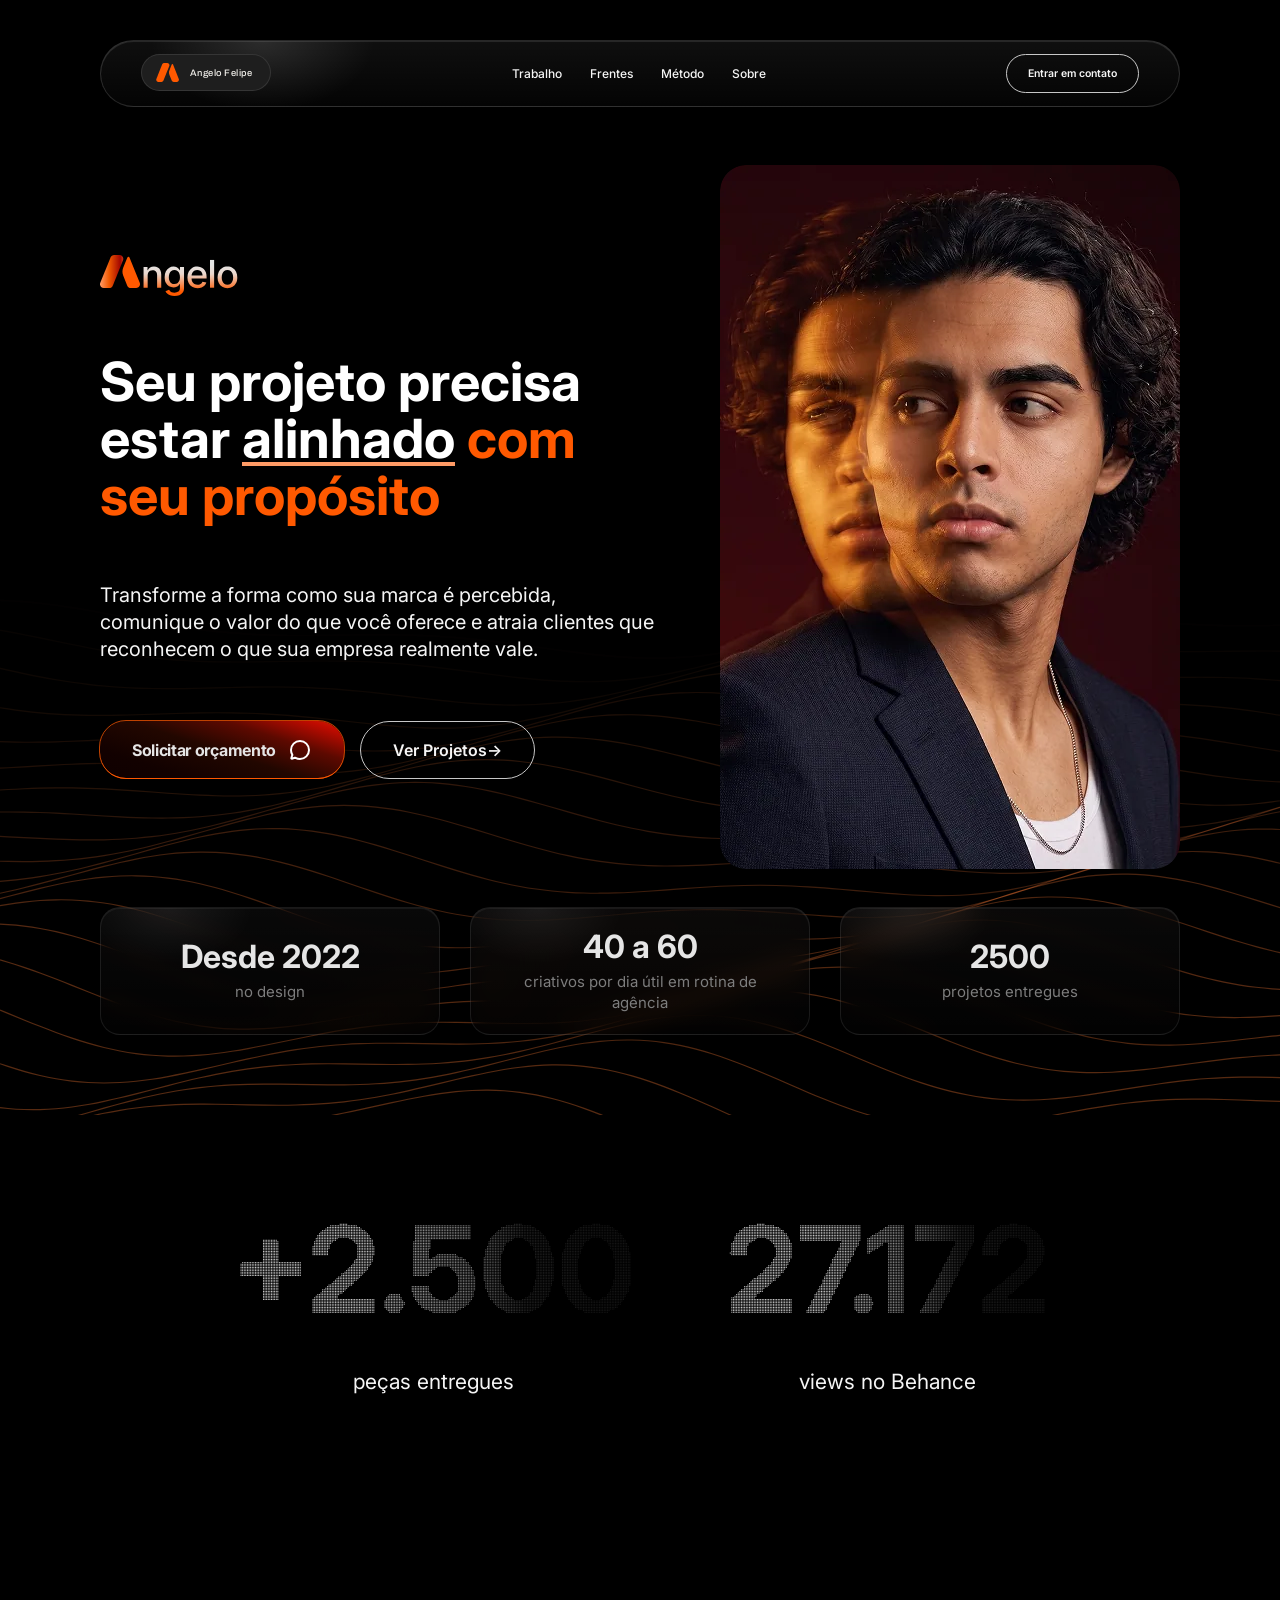
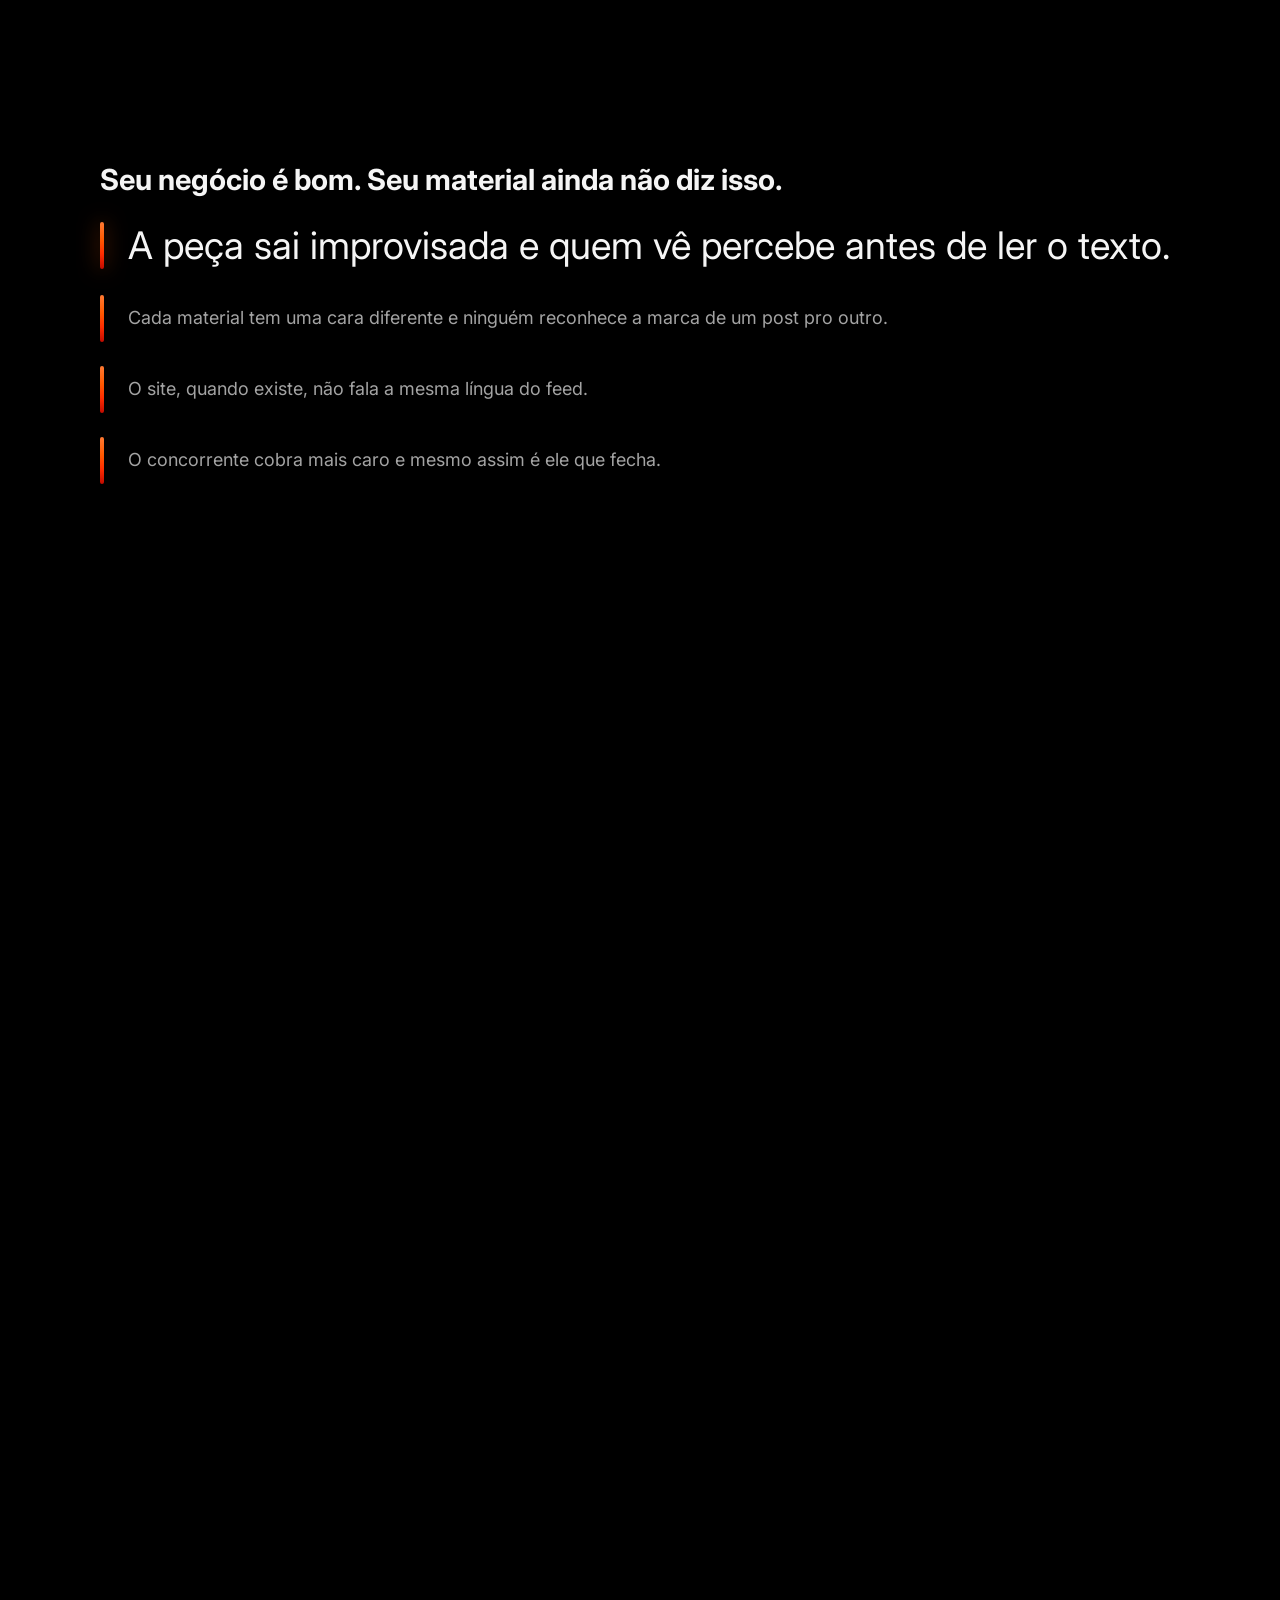
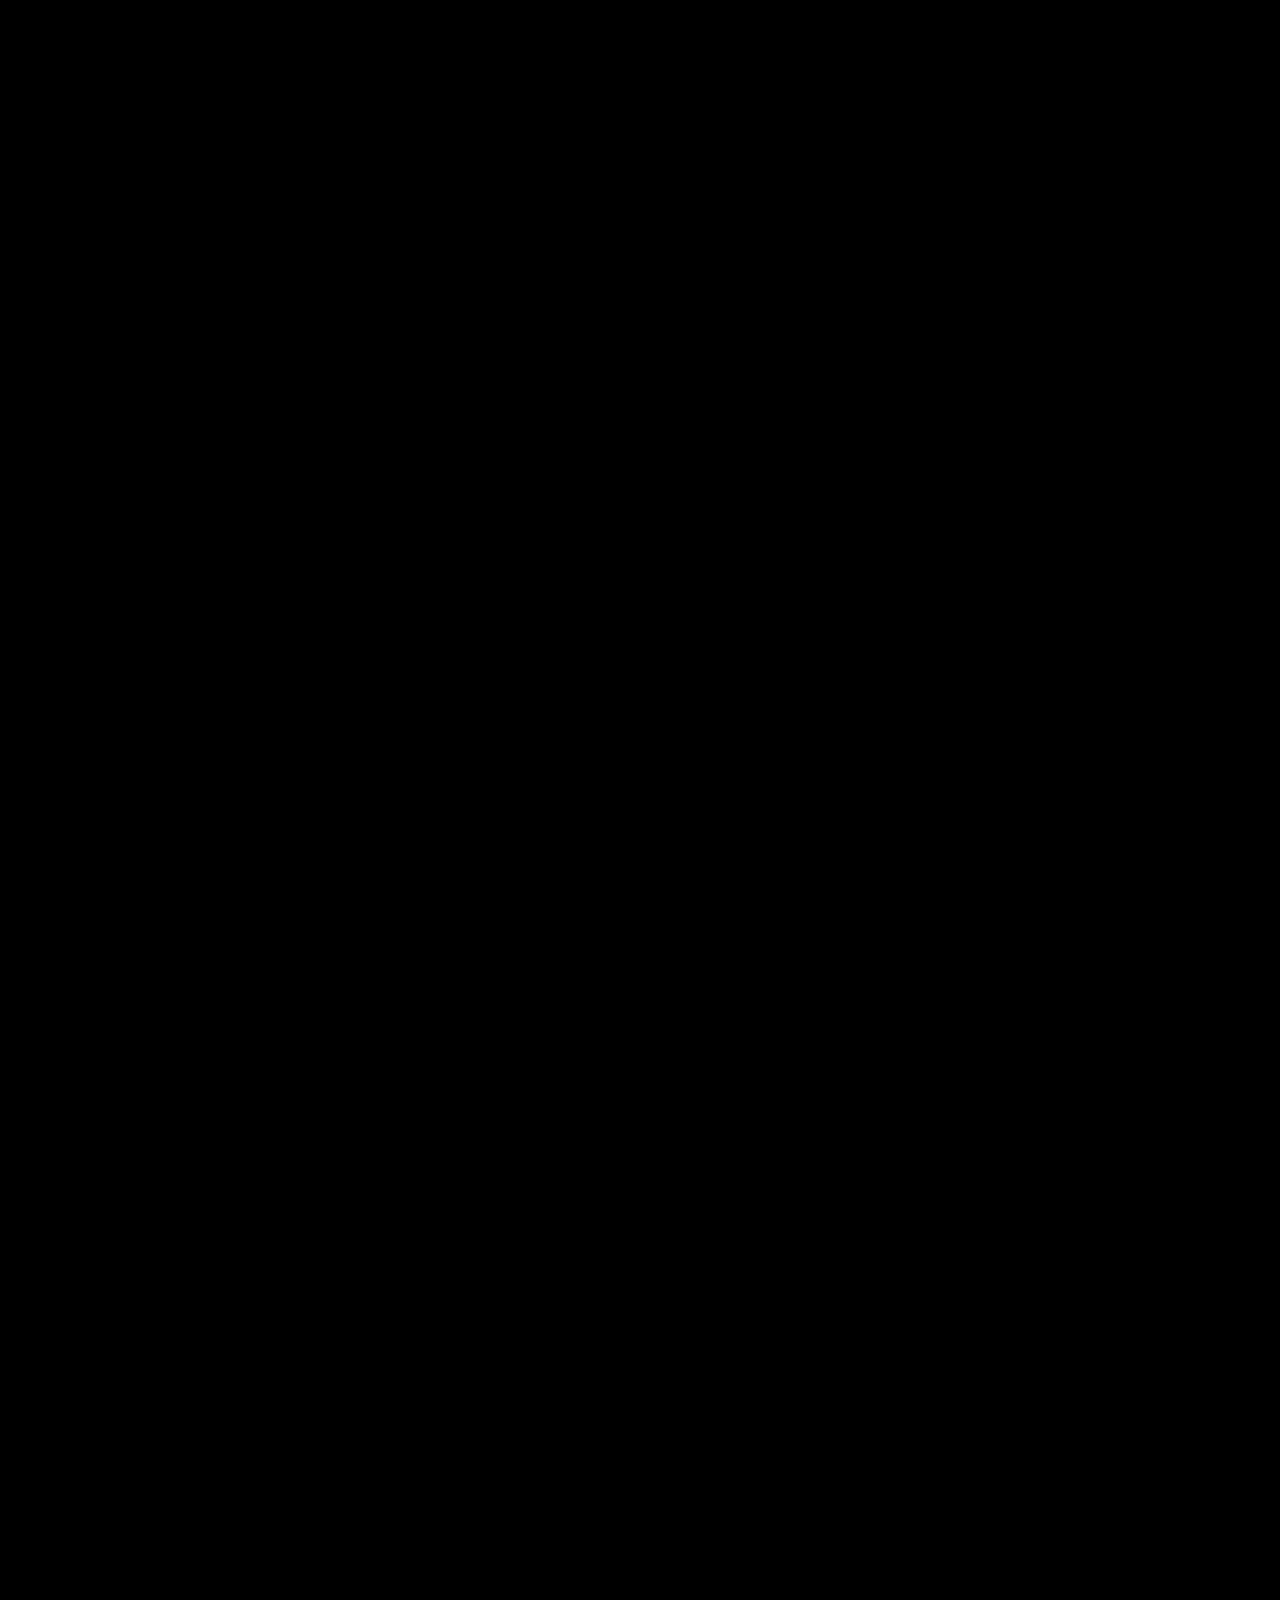
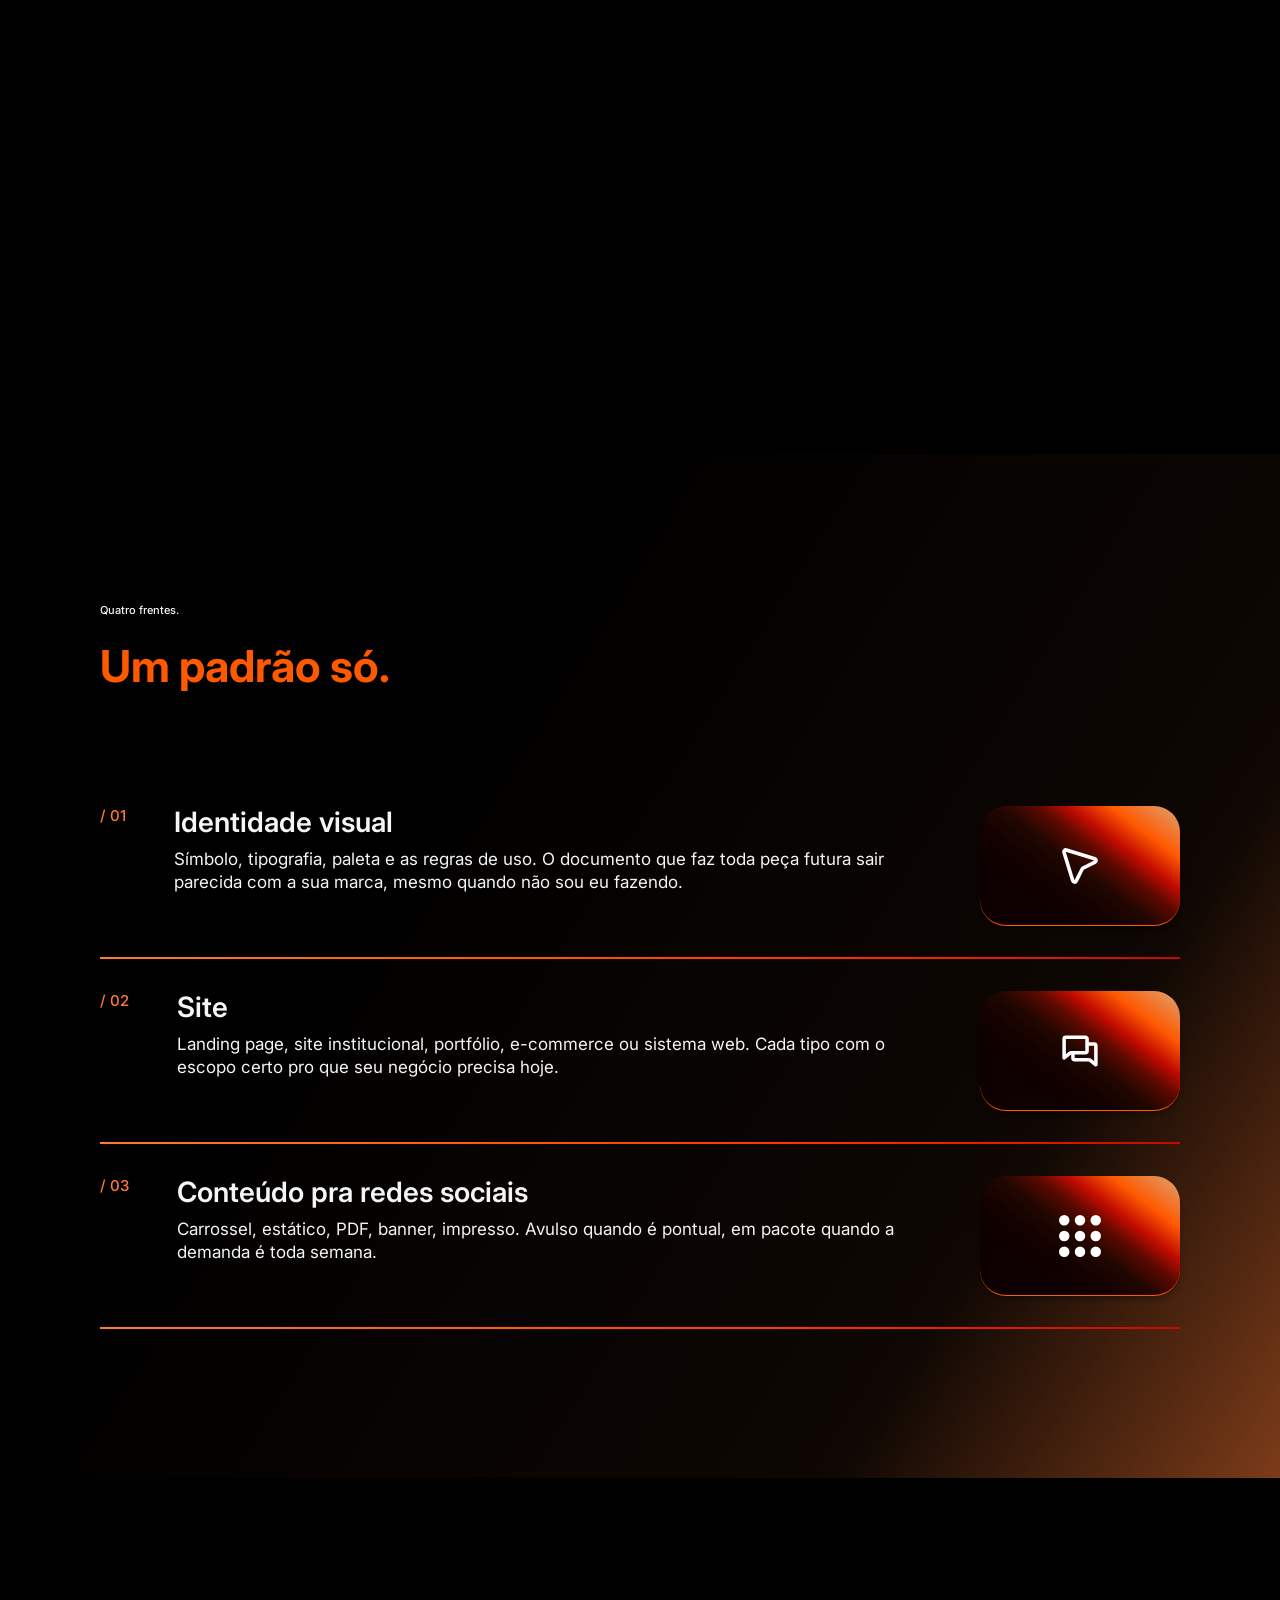
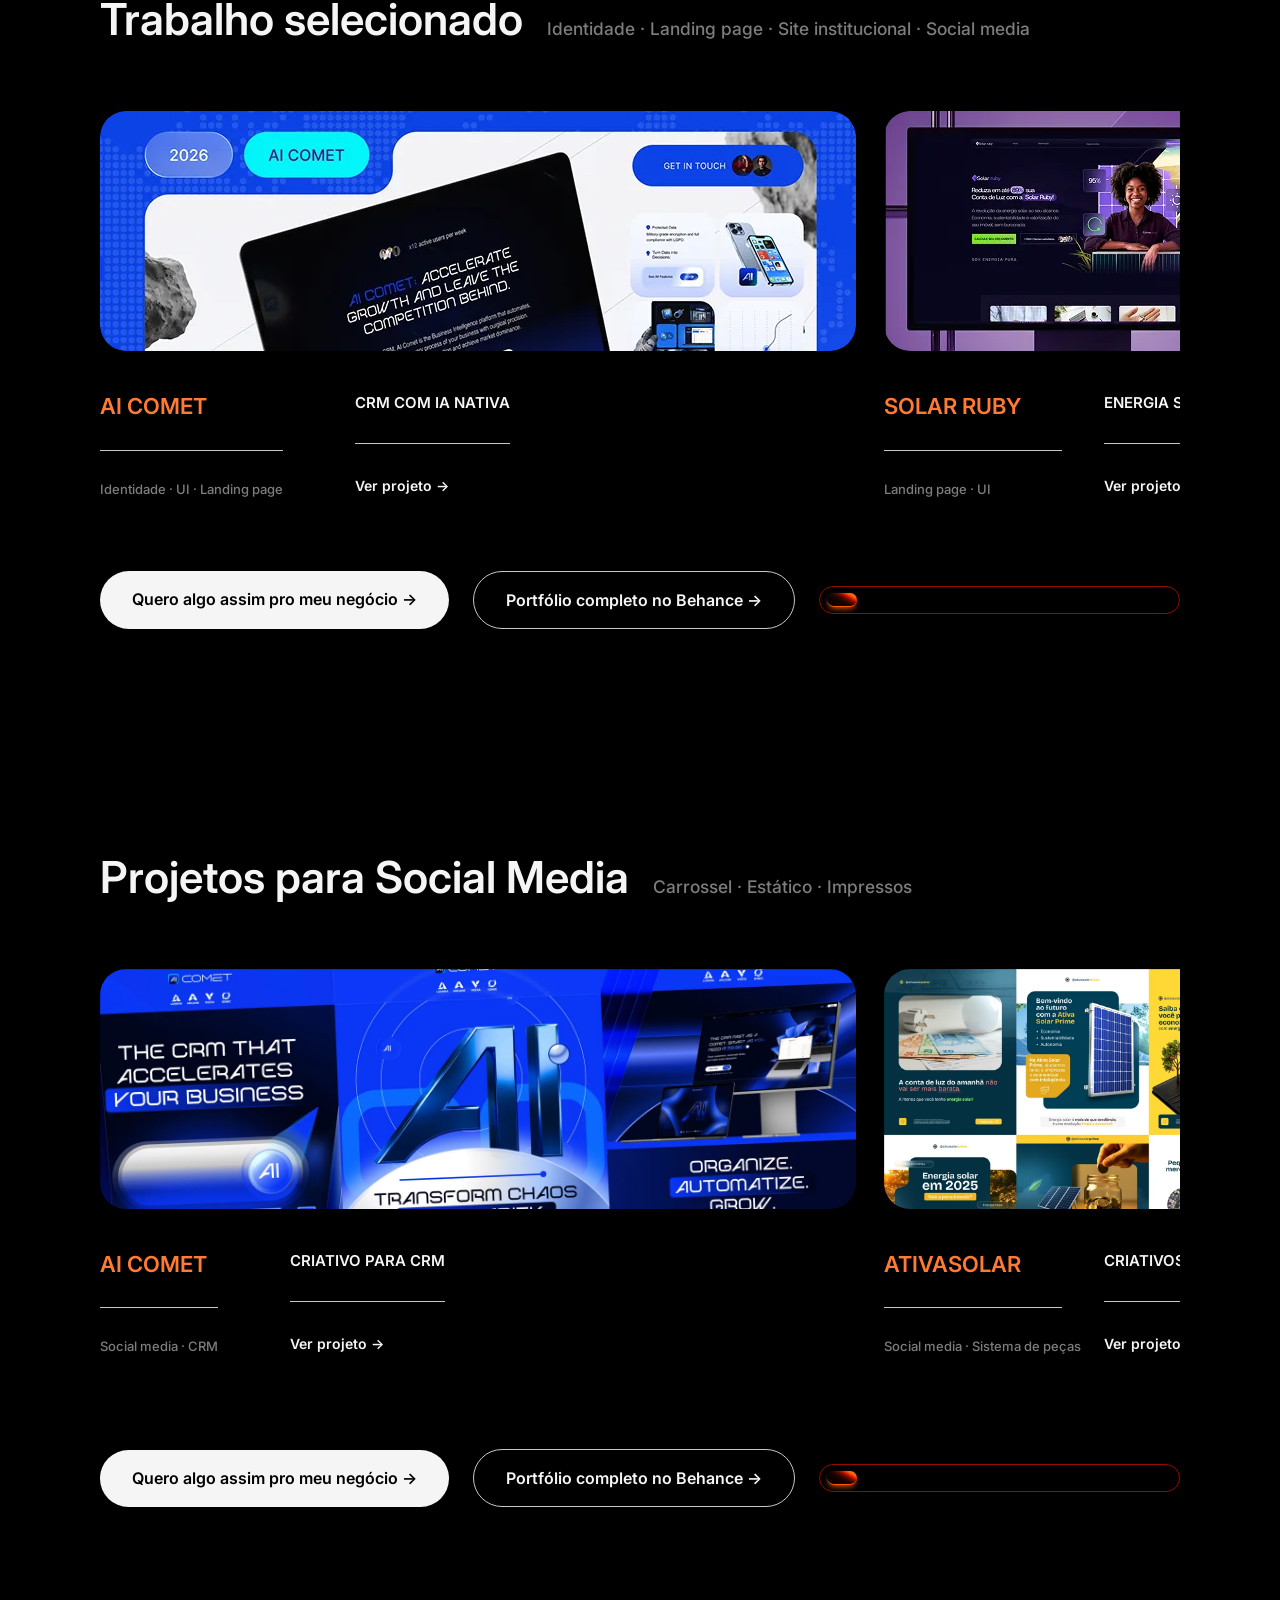
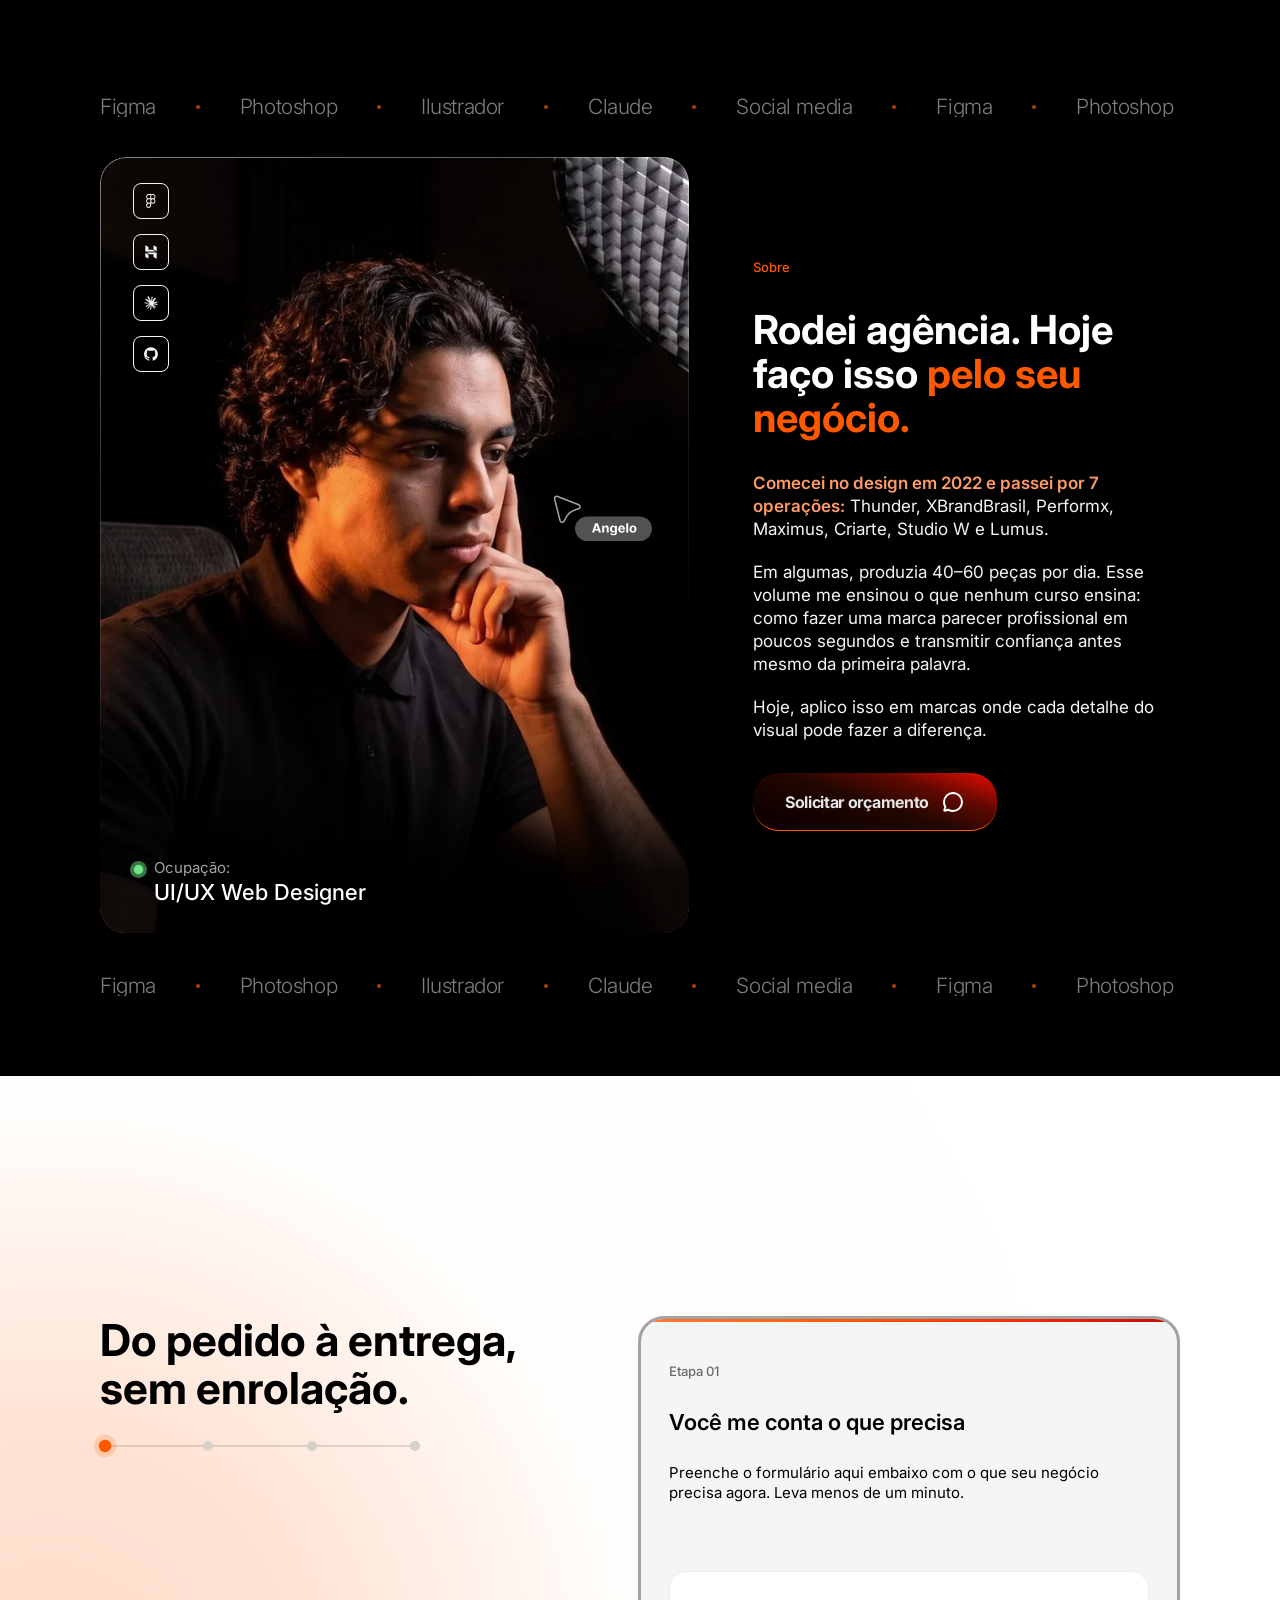
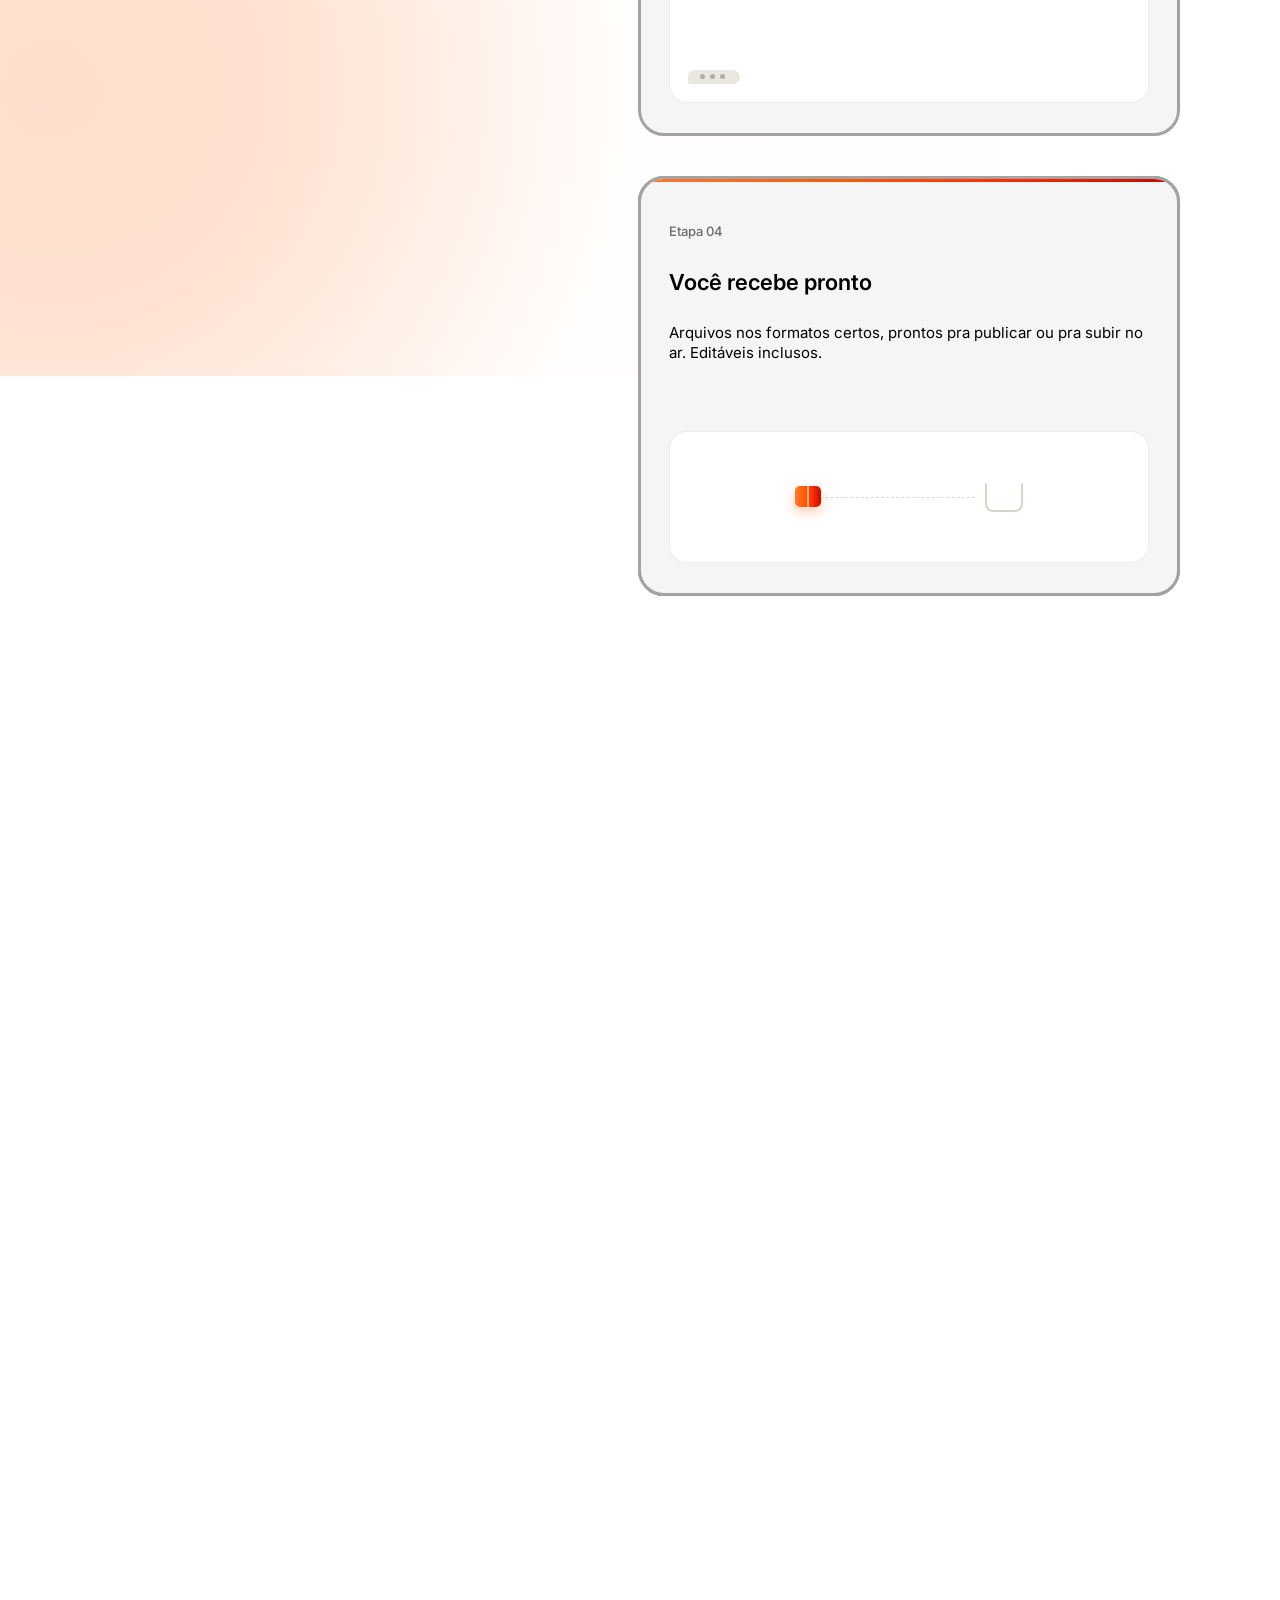
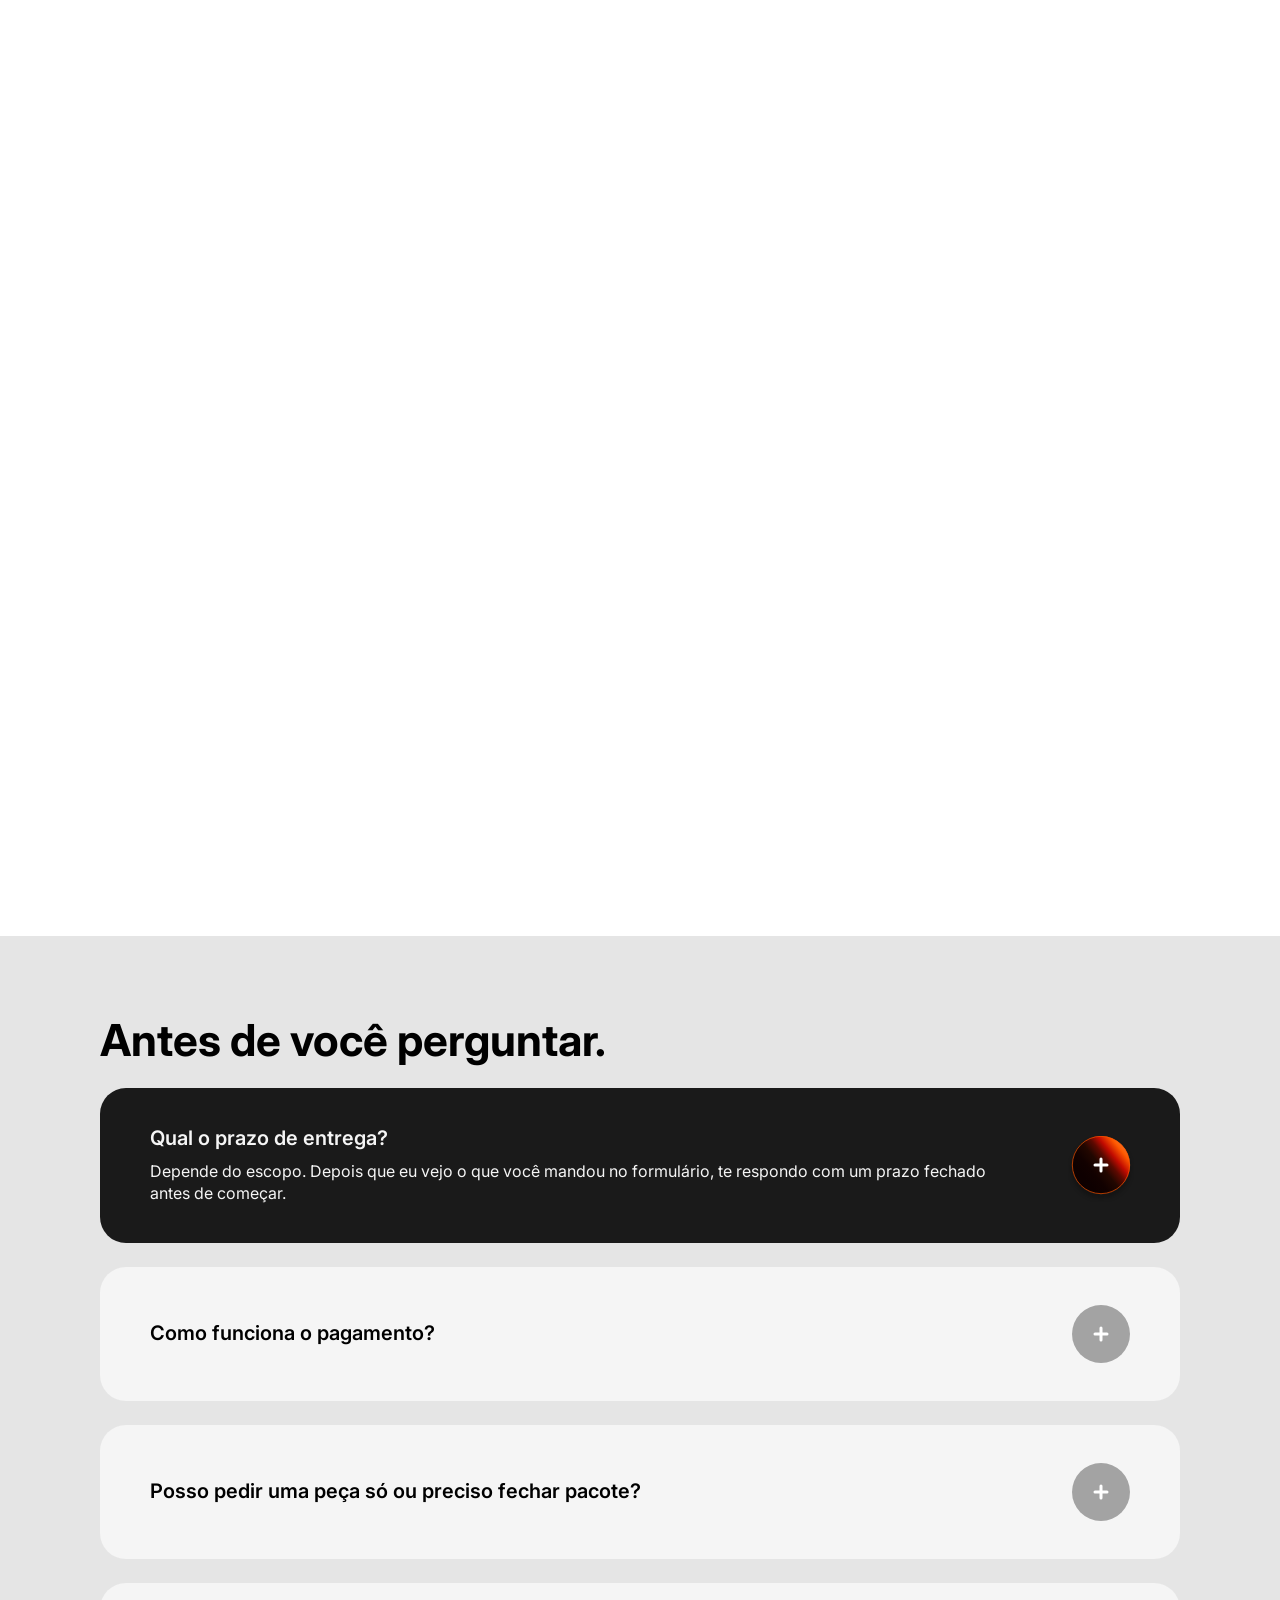
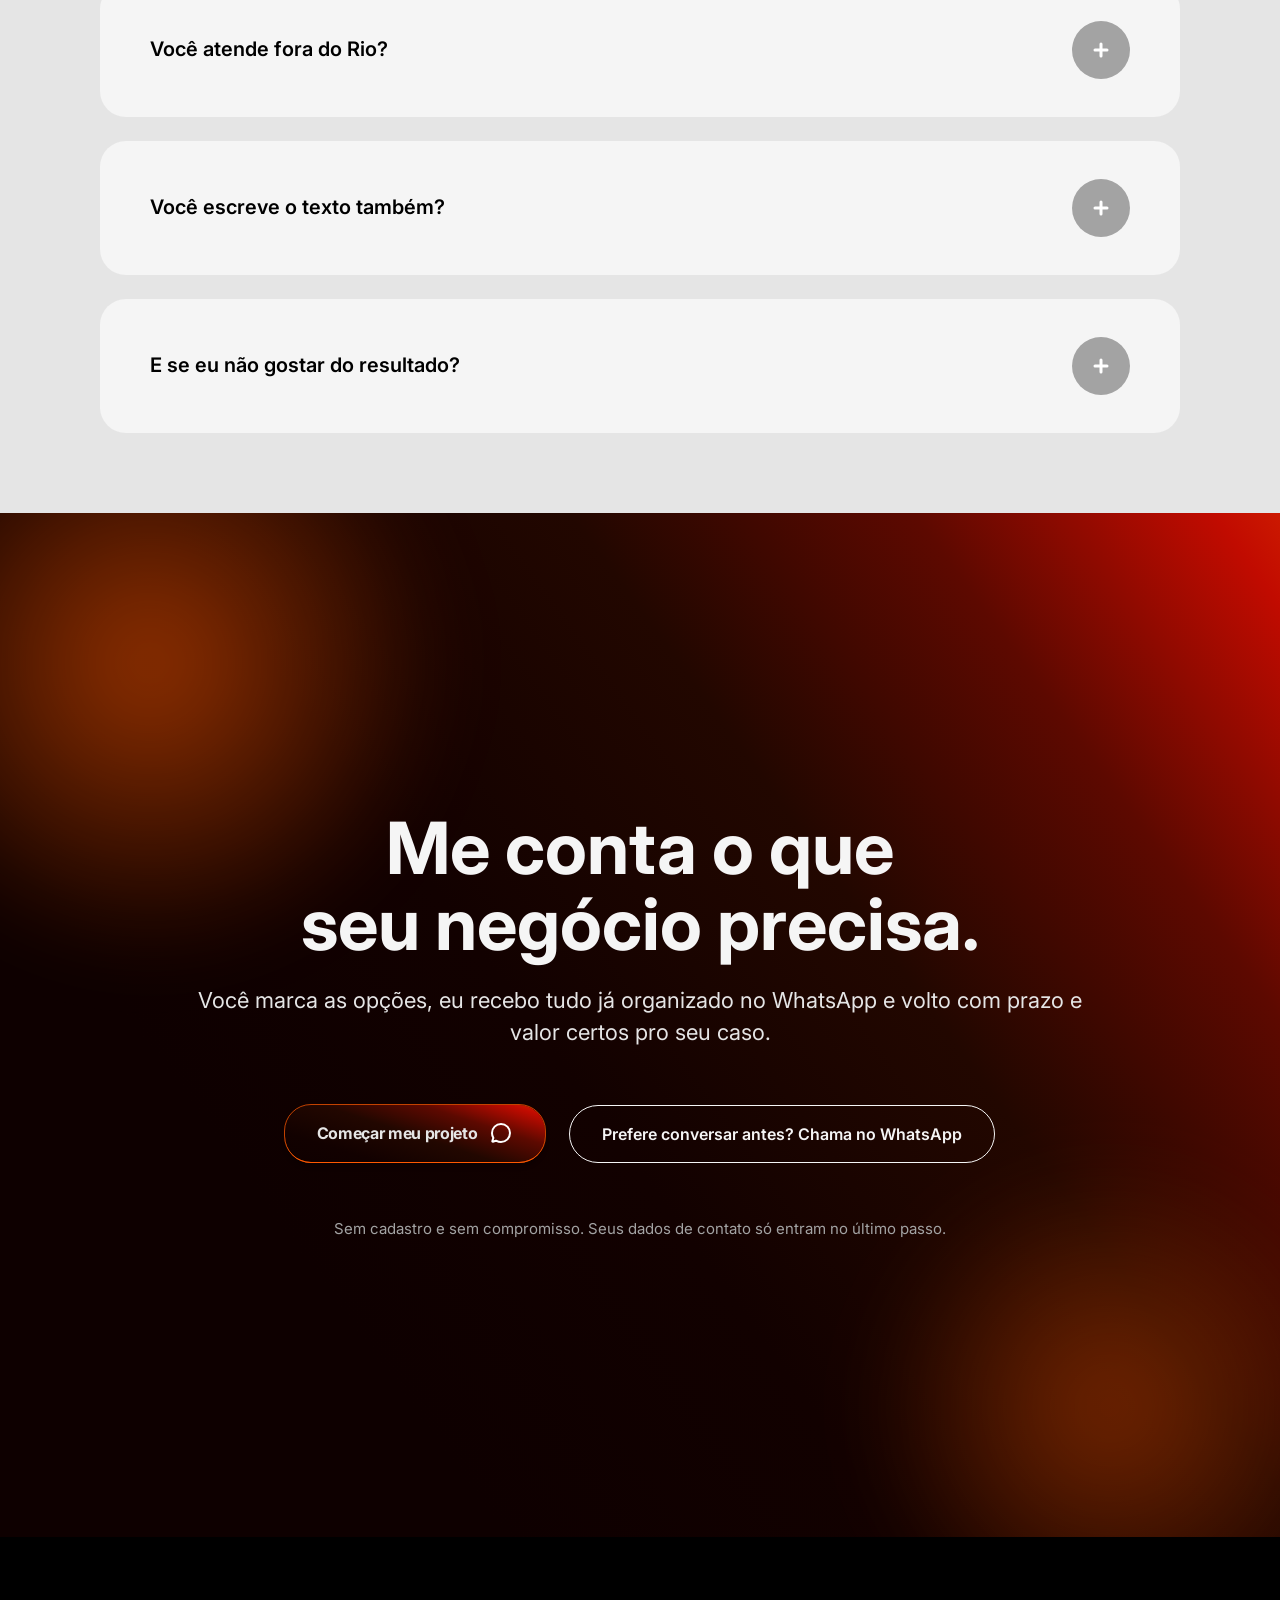
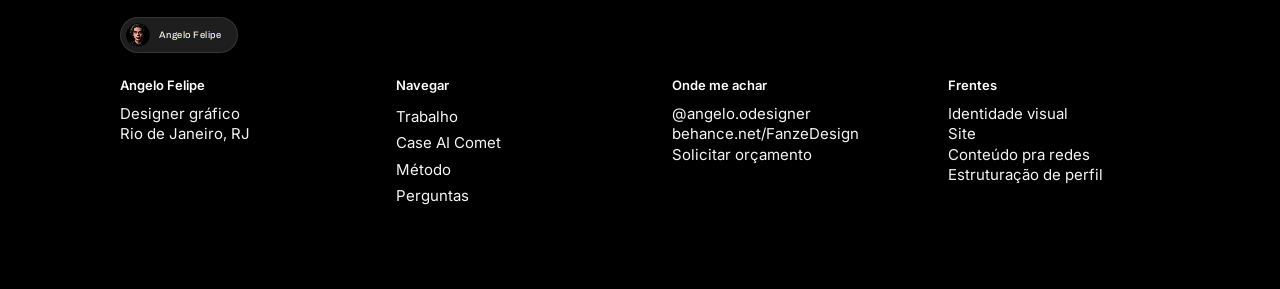
==== index.html @ ecf4994b "Troca a marca do navbar pela versão plana e dá respiro na pílula O navbar recebeu a versão de app (q" ====
<!DOCTYPE html>
<html lang="pt-BR">
<head>
<meta charset="UTF-8">
<meta name="viewport" content="width=device-width, initial-scale=1.0">
<meta name="description" content="Designer gráfico no Rio de Janeiro. Identidade visual, sites e conteúdo para redes sociais que fazem sua marca parecer tão profissional quanto ela é.">
<title>Angelo Felipe — Design</title>
<link rel="preconnect" href="https://fonts.googleapis.com">
<link rel="preconnect" href="https://fonts.gstatic.com" crossorigin>
<link rel="preload" as="style" href="https://fonts.googleapis.com/css2?family=Archivo:wght@400;500;700&family=Inter:wght@300;400;500;600;700&display=swap">
<link rel="stylesheet" href="https://fonts.googleapis.com/css2?family=Archivo:wght@400;500;700&family=Inter:wght@300;400;500;600;700&display=swap" media="print" onload="this.media=&quot;all&quot;">
<noscript><link rel="stylesheet" href="https://fonts.googleapis.com/css2?family=Archivo:wght@400;500;700&family=Inter:wght@300;400;500;600;700&display=swap"></noscript>
<style>
  :root{
    --preto: #000000;
    --branco: #ffffff;
    --neutro-100: #f5f5f5;
    --neutro-200: #e5e5e5;
    --neutro-400: #a3a3a3;
    --laranja-500: #ff5900;
    --laranja-400: #ff7a33;
    --neutro-600: #525252;
    --neutro-800: #1a1a1a;
    --borda: #c7c7c7;
  }

  /* ---------- SELEÇÃO DE TEXTO ----------
     Sem isso o navegador pinta o trecho selecionado com o azul do sistema,
     que não existe em lugar nenhum da identidade e salta na tela escura.
     O texto continua selecionável — dá pra copiar o @ e o link do Behance,
     que é justamente pra isso que eles estão ali. */
  ::selection{ background: var(--laranja-500); color: var(--branco); }
  ::-moz-selection{ background: var(--laranja-500); color: var(--branco); }

  /* já os elementos de interface não são texto pra ler: selecionar o rótulo
     de um botão ou arrastar o carrossel e sair pintando tudo de laranja é
     só ruído. O tap-highlight tira o flash azul do toque no celular. */
  .badge,
  .nav-menu,
  .btn-primary,
  .btn-secondary,
  .btn-light,
  .proj-scroll,
  .pergunta-toggle,
  .metodo-trilha,
  .etapa-cena{
    -webkit-user-select: none;
    user-select: none;
  }
  a, button, .proj-scroll{ -webkit-tap-highlight-color: transparent; }


  *{ box-sizing: border-box; margin: 0; padding: 0; }

  html{ scroll-behavior: smooth; }

  @media (prefers-reduced-motion: reduce){
    html{ scroll-behavior: auto; }
  }

  body{
    background: var(--preto);
    font-family: 'Inter', sans-serif;
  }

  /* toda dobra com âncora (a Navbar e o rodapé pulam pra ela) precisa
     dessa folga: sem isso o título fica escondido atrás da nav, que é
     sticky e sobrepõe o topo da seção */
  section[id]{
    scroll-margin-top: 115px;
  }

  .hero{
    background: var(--preto);
    padding: 38px 100px 80px;
    display: flex;
    flex-direction: column;
    align-items: center;
    gap: 38px;
    position: relative;
    overflow: hidden;
  }

  .hero-bg{
    position: absolute;
    inset: 0;
    width: 100%;
    height: 100%;
    display: block;
    pointer-events: none;
    z-index: 0;
  }

  .hero > *:not(.hero-bg){
    position: relative;
    z-index: 1;
  }

  /* NAV · fica fora da hero, fixa (sticky) em todas as dobras */
  .header-wrap{
    position: sticky;
    top: 0;
    z-index: 100;
    padding: 40px 100px 0;
  }

  .nav{
    width: 100%;
    max-width: 1240px;
    margin: 0 auto;
    display: flex;
    align-items: center;
    justify-content: space-between;
    position: relative;
    border-radius: 100px;
    padding: 13px 40px;
    margin-bottom: 20px;
    background: linear-gradient(180deg, rgba(255,255,255,0.06) 0%, rgba(255,255,255,0.015) 100%);
    border: 1px solid rgba(255,255,255,0.14);
    backdrop-filter: blur(18px);
    -webkit-backdrop-filter: blur(18px);
    box-shadow: inset 0 1px 0 rgba(255,255,255,0.1), 0 8px 24px rgba(0,0,0,0.35);
    overflow: hidden;
    transition: background-color .3s ease, border-color .3s ease, box-shadow .3s ease;
  }

  .nav::before{
    content: "";
    position: absolute;
    inset: 0;
    border-radius: inherit;
    background: radial-gradient(160px 100px at 15% 0%, rgba(255,255,255,0.12), transparent 70%);
    pointer-events: none;
  }

  .nav > *{
    position: relative;
  }

  .badge{
    display: flex;
    align-items: center;
    align-self: flex-start;
    gap: 9px;
    background: #1e1e1e;
    border: 1px solid rgba(255,255,255,0.1);
    border-radius: 85px;
    padding: 5px 16px 5px 5px;
    transition: background-color .3s ease, border-color .3s ease;
  }

  .badge img{
    width: 24px;
    height: 24px;
    border-radius: 50%;
    display: block;
  }

  .badge span{
    font-family: 'Archivo', sans-serif;
    font-weight: 500;
    font-size: 9.4px;
    letter-spacing: 0.05em;
    color: #f4f2ed;
    white-space: nowrap;
    transition: color .3s ease;
  }

  .nav-links{
    display: flex;
    gap: 28px;
    font-weight: 500;
    font-size: 12px;
    color: var(--neutro-100);
    white-space: nowrap;
  }

  .nav-links a{
    color: inherit;
    text-decoration: none;
    transition: color .2s ease;
  }

  .nav-links a:hover{
    color: var(--laranja-400);
  }

  /* elementos que só existem nos layouts mobile e/ou tablet — ficam
     fora de cena aqui e são ligados nos blocos de @media lá no fim
     da folha, cada um na sua faixa de largura */
  .nav-menu,
  .hero-band-img,
  .hero-band-logo,
  .frente-icone-mobile,
  .rodape-social,
  .rodape-mobile,
  .rodape-tablet-brand,
  .rodape-tablet-copy,
  .proj-tag-tablet{ display: none; }

  /* o sublinhado de "alinhado" no título do hero (vem do Figma) */
  .hero-text h1 .sublinhado{
    text-decoration: underline;
    text-decoration-color: #ff9b66;
    text-decoration-thickness: .075em;
    text-underline-offset: .08em;
  }

  .btn-secondary{
    display: inline-flex;
    align-items: center;
    justify-content: center;
    border: 1px solid var(--borda);
    border-radius: 100px;
    padding: 12px 21px;
    font-weight: 600;
    font-size: 10.5px;
    color: var(--neutro-100);
    text-decoration: none;
    white-space: nowrap;
    transition: color .3s ease, border-color .3s ease;
  }

  /* NAV · tema claro — liga sozinho quando a dobra atrás da nav (fixa no
     topo) é clara (Método, Perguntas). Sem isso o texto branco da nav
     some contra um fundo quase branco. O JS só troca essa classe; toda
     a mudança visual é CSS. */
  .header-wrap--claro .nav{
    background: linear-gradient(180deg, rgba(0,0,0,0.05) 0%, rgba(0,0,0,0.015) 100%);
    border-color: rgba(0,0,0,0.12);
    box-shadow: inset 0 1px 0 rgba(255,255,255,0.6), 0 8px 24px rgba(0,0,0,0.1);
  }

  .header-wrap--claro .badge{
    background: var(--neutro-100);
    border-color: rgba(0,0,0,0.08);
  }

  .header-wrap--claro .badge span{
    color: var(--neutro-800);
  }

  .header-wrap--claro .nav-links{
    color: var(--neutro-800);
  }

  .header-wrap--claro .btn-secondary{
    color: var(--neutro-800);
    border-color: rgba(0,0,0,0.25);
  }

  .header-wrap--claro .nav::before{
    background: radial-gradient(160px 100px at 15% 0%, rgba(0,0,0,0.06), transparent 70%);
  }

  @media (prefers-reduced-motion: reduce){
    .nav, .badge, .badge span, .btn-secondary{ transition: none; }
  }

  /* =========================================
     CURSOR FOLLOWER · rastro de luz

     Um ponto pequeno de luz com cauda, POR CIMA do ponteiro normal do
     sistema — não substitui o cursor, só acompanha ele.

     São vários pontinhos numa corrente: o primeiro persegue o cursor e
     cada um dos outros persegue o ANTERIOR, nunca o cursor. O atraso
     vai se acumulando ao longo da corrente e é isso que desenha o
     rastro — sem precisar guardar histórico de posições.

     Cada ponto encolhe e apaga conforme se afasta da cabeça (tamanho e
     opacidade vêm inline do JS, calculados pela posição na corrente).

     Sem `mix-blend-mode`: `screen` faria um brilho lindo nas dobras
     escuras mas sumiria por completo nas duas claras (Método e
     Perguntas). Com o degradê radial saindo de um miolo quase branco
     pro laranja, a luz lê nas duas.
  ========================================= */
  .cursor-trail{
    position: fixed;
    inset: 0;
    z-index: 9999;
    pointer-events: none;   /* nunca rouba clique nem hover de nada */
    opacity: 0;
    transition: opacity .4s ease;
  }

  .cursor-trail.is-visivel{ opacity: 1; }

  .cursor-trail i{
    position: absolute;
    top: 0;
    left: 0;
    border-radius: 50%;
    background: radial-gradient(circle,
      rgba(255,214,170,.95) 0%,
      rgba(255,140,50,.75) 30%,
      rgba(255,89,0,.35) 55%,
      rgba(255,89,0,0) 72%);
    will-change: transform;
  }

  /* HERO CONTENT */
  .hero-content{
    width: 100%;
    max-width: 1240px;
    display: flex;
    align-items: center;
    justify-content: center;
    gap: 64px;
  }

  .hero-text{
    display: flex;
    flex-direction: column;
    align-items: flex-start;
    gap: 58px;
    max-width: 590px;
  }

  .logo{
    width: 138px;
    height: auto;
  }

  .hero-text h1{
    font-family: 'Inter', sans-serif;
    font-weight: 700;
    font-size: 54px;
    line-height: 1.05;
    color: var(--branco);
  }

  .hero-text p.lead{
    font-weight: 400;
    font-size: 20px;
    line-height: 1.35;
    color: var(--neutro-100);
  }

  .ctas{
    display: flex;
    gap: 16px;
    align-items: center;
  }

  .btn-primary{
    display: inline-flex;
    align-items: center;
    justify-content: center;
    gap: 12px;
    height: 58px;
    padding: 0 32px;
    border-radius: 26px;
    border-bottom: 1px solid var(--laranja-500);
    box-shadow: 0 4px 4px rgba(0,0,0,0.25);
    background: linear-gradient(18deg, rgb(14,0,0) 24.5%, rgb(18,1,0) 36.8%, rgb(34,7,0) 49.3%, rgb(93,9,0) 59.8%, rgb(193,11,0) 68.9%, var(--laranja-500) 80.5%, rgb(225,154,102) 97.2%);
    background-size: 220% 220%;
    /* o degrade era animado por background-position, que repinta fora da
       GPU e aparecia no Lighthouse como animacao nao composta em todo botao
       primario. Fixo na posicao do meio, o visual quase nao muda. */
    background-position: 50% 50%;
    transition: transform .35s cubic-bezier(.22,.61,.36,1), box-shadow .35s ease;
    color: var(--neutro-200);
    font-weight: 700;
    font-size: 16px;
    letter-spacing: -0.02em;
    text-decoration: none;
    white-space: nowrap;
  }

  .btn-primary img{
    width: 24px;
    height: 24px;
  }

  .ctas .btn-secondary{
    padding: 18px 32px;
    font-size: 16px;
  }

  /* HERO IMAGE */
  .hero-photo{
    position: relative;
    width: 460px;
    height: 704px;
    border-radius: 26px;
    overflow: hidden;
    flex-shrink: 0;
  }

  .hero-photo img{
    width: 100%;
    height: 100%;
    object-fit: cover;
    display: block;
  }

  .hero-photo .tag{
    position: absolute;
    left: 18px;
    bottom: 18px;
    display: inline-flex;
    align-items: center;
    justify-content: center;
    border: 1px solid var(--neutro-100);
    border-radius: 77px;
    padding: 12px 25px;
    white-space: nowrap;
  }

  .hero-photo .tag span{
    font-weight: 500;
    font-size: 10px;
    color: #ffbd99;
  }

  /* NUMEROS */
  .numeros{
    width: 100%;
    max-width: 1182px;
    display: flex;
    gap: 30px;
  }

  .numero{
    flex: 1;
    display: flex;
    flex-direction: column;
    align-items: center;
    justify-content: center;
    text-align: center;
    gap: 8px;
    padding: 19px 30px;
    height: 128px;
    position: relative;
    border-radius: 20px;
    background: linear-gradient(180deg, rgba(255,255,255,0.035) 0%, rgba(255,255,255,0.008) 100%);
    border: 1px solid rgba(255,255,255,0.09);
    backdrop-filter: blur(11px);
    -webkit-backdrop-filter: blur(11px);
    box-shadow: inset 0 1px 0 rgba(255,255,255,0.06), 0 8px 24px rgba(0,0,0,0.22);
    overflow: hidden;
  }

  .numero::before{
    content: "";
    position: absolute;
    inset: 0;
    border-radius: inherit;
    background: radial-gradient(120px 80px at 20% 0%, rgba(255,255,255,0.07), transparent 70%);
    pointer-events: none;
  }

  .numero strong{
    font-weight: 700;
    font-size: 32px;
    line-height: 1.1;
    color: var(--neutro-200);
  }

  .numero p{
    font-weight: 400;
    font-size: 15px;
    line-height: 1.35;
    color: #737373;
  }

  /* =========================================
     ENTRADA DOS TEXTOS + INTERAÇÕES
  ========================================= */

  /* sobe e aparece */
  @keyframes revealUp{
    from{ opacity: 0; transform: translateY(20px); }
    to  { opacity: 1; transform: none; }
  }

  /* a linha do título sobe de dentro da máscara */
  @keyframes revealLine{
    from{ transform: translateY(105%); }
    to  { transform: none; }
  }

  /* degradê do botão laranja em movimento contínuo */
  .header-wrap .nav,
  .hero-text .logo,
  .hero-text p.lead,
  .hero-text .ctas,
  .hero-photo,
  .numeros .numero{
    opacity: 0;
    animation: revealUp .85s cubic-bezier(.22,.61,.36,1) forwards;
  }

  .header-wrap .nav             { animation-delay: .05s; }
  .hero-text .logo              { animation-delay: .18s; }
  .hero-photo                   { animation-delay: .35s; }
  .hero-text p.lead             { animation-delay: .62s; }
  .hero-text .ctas              { animation-delay: .74s; }
  .numeros .numero:nth-child(1) { animation-delay: .88s; }
  .numeros .numero:nth-child(2) { animation-delay: .96s; }
  .numeros .numero:nth-child(3) { animation-delay: 1.04s; }

  /* título revelado linha a linha.
     o padding/margin compensados dão espaço pro "ç" sem cortar na máscara */
  .hero-text h1 .line{
    display: block;
    overflow: hidden;
    padding-bottom: .08em;
    margin-bottom: -.08em;
  }

  .hero-text h1 .line > span{
    display: block;
    transform: translateY(105%);
    animation: revealLine .9s cubic-bezier(.22,.61,.36,1) forwards;
  }

  .hero-text h1 .line:nth-child(1) > span{ animation-delay: .25s; }
  .hero-text h1 .line:nth-child(2) > span{ animation-delay: .37s; }
  .hero-text h1 .line:nth-child(3) > span{ animation-delay: .49s; }

  /* destaque laranja do título */
  .hero-text h1 .hl{ color: var(--laranja-500); }

  /* botão laranja */
  .btn-primary:hover{
    transform: translateY(-2px);
    box-shadow: 0 10px 26px rgba(255,89,0,.30), 0 4px 4px rgba(0,0,0,.25);
    animation-duration: 2.5s;      /* degradê acelera no hover */
  }

  .btn-primary img{
    transition: transform .4s cubic-bezier(.34,1.56,.64,1);
  }

  .btn-primary:hover img{
    transform: scale(1.14) rotate(-8deg);
  }

  /* botões de contorno */
  .btn-secondary{
    transition: transform .35s cubic-bezier(.22,.61,.36,1),
                border-color .35s ease,
                background-color .35s ease;
  }

  .btn-secondary:hover{
    transform: translateY(-2px);
    border-color: #fff;
    background-color: rgba(255,255,255,.06);
  }

  .btn-secondary .arrow{
    display: inline-block;
    transition: transform .35s cubic-bezier(.22,.61,.36,1);
  }

  .btn-secondary:hover .arrow{
    transform: translateX(5px);
  }

  /* sem animação = tudo visível na hora (senão o texto ficaria invisível) */
  @media (prefers-reduced-motion: reduce){
    .header-wrap .nav,
    .hero-text .logo,
    .hero-text p.lead,
    .hero-text .ctas,
    .hero-photo,
    .numeros .numero{
      opacity: 1;
      animation: none;
    }
    .hero-text h1 .line > span{ transform: none; animation: none; }
    .btn-primary{ animation: none; }
  }

  /* RESPONSIVE */
  @media (max-width: 1100px){
    .header-wrap{ padding: 24px 24px 0; }
    .hero{ padding: 38px 24px 60px; }
    .nav{ padding: 12px 20px; }
    .nav-links{ display: none; }
    .hero-content{ flex-direction: column-reverse; }
    .hero-text{ max-width: 100%; align-items: center; text-align: center; }
    .hero-text h1{ font-size: 40px; }
    .hero-text p.lead{ font-size: 17px; }
    .ctas{ flex-wrap: wrap; justify-content: center; }
    .hero-photo{ width: 100%; max-width: 460px; height: 560px; }
    .numeros{ flex-direction: column; height: auto; }
    .numero{ height: auto; padding: 12px 0; }
    .stats{ flex-direction: column; gap: 40px; padding: 60px 24px; }
    .stat p.stat-num{ font-size: 72px; }
  }

  /* SEGUNDA DOBRA · NÚMEROS DE IMPACTO */
  .stats-section{
    background: var(--preto);
    padding: 80px 100px;
    display: flex;
    align-items: center;
    justify-content: center;
  }

  .stats{
    display: flex;
    gap: 74px;
  }

  .stat{
    display: flex;
    flex-direction: column;
    align-items: center;
    gap: 24px;
  }

  .stat-num-canvas{
    display: block;
  }

  .stat p{
    font-weight: 400;
    font-size: 21px;
    color: var(--neutro-100);
    white-space: nowrap;
  }

  /* =========================================
     TERCEIRA DOBRA · DOR

     O bloco visual é compacto — exatamente o espaçamento do Figma —
     e fica PINADO (position: sticky) parado no centro da tela.
     Por trás dele, a seção é mais alta que 100vh: é esse espaço extra,
     invisível, que dá "corda" pro scroll. Enquanto o usuário rola por
     ele, o JS troca qual item está com a leitura selecionada, sem
     nunca esticar o layout que aparece na tela.
  ========================================= */
  .dor-section{
    background: var(--preto);
    position: relative;
  }

  .dor-pin{
    position: sticky;
    top: 0;
    min-height: 100vh;
    display: flex;
    align-items: center;
    justify-content: center;
    padding: 80px 100px;
  }

  .dor-inner{
    width: 100%;
    max-width: 1240px;
    display: flex;
    flex-direction: column;
    gap: 24px;
  }

  .dor-title{
    font-weight: 700;
    font-size: 29px;
    line-height: 1.1;
    color: var(--neutro-100);
  }

  .dor-list{
    display: flex;
    flex-direction: column;
    gap: 24px;
  }

  .dor-item{
    display: flex;
    align-items: center;
    gap: 24px;
  }

  .dor-bar{
    flex-shrink: 0;
    width: 4px;
    height: 47px;
    border-radius: 100px;
    background: var(--neutro-600);
    transition: background-color .5s ease, box-shadow .5s ease;
  }

  .dor-text{
    font-weight: 400;
    font-size: 18px;
    line-height: 1.35;
    color: var(--neutro-400);
    transition: font-size .45s cubic-bezier(.22,.61,.36,1), color .45s ease;
  }

  .dor-item.is-active .dor-bar{
    background: var(--laranja-500);
    box-shadow: 0 0 16px rgba(255,89,0,.5);
  }

  .dor-item.is-active .dor-text{
    font-size: 38px;
    color: var(--neutro-100);
  }

  /* sem scroll-pin pra quem pede menos movimento: bloco estático,
     primeiro item já selecionado */
  .dor-section.no-scrub{ height: auto !important; }
  .dor-section.no-scrub .dor-pin{ position: static; min-height: 0; }

  @media (prefers-reduced-motion: reduce){
    .dor-bar, .dor-text{ transition: none; }
  }

  @media (max-width: 1100px){
    .dor-pin{ padding: 60px 24px; }
    .dor-title{ font-size: 24px; }
    .dor-item.is-active .dor-text{ font-size: 26px; }
  }

  /* QUARTA DOBRA · O QUE VOCÊ RECEBE (frentes)
     Figma: quadro de 1440x1024, conteúdo centralizado verticalmente nele */
  .frentes-section{
    background:
      linear-gradient(122deg, var(--preto) 30%, rgb(14,7,3) 76.6%, var(--laranja-400) 128%);
    padding: 80px 100px;
    min-height: 1024px;
    display: flex;
    flex-direction: column;
    align-items: center;
    justify-content: center;
  }

  .frentes-inner{
    width: 100%;
    max-width: 1240px;
    display: flex;
    flex-direction: column;
    gap: 84px;
  }

  .frentes-header{
    display: flex;
    flex-direction: column;
    gap: 24px;
  }

  .frentes-kicker{
    font-weight: 500;
    font-size: 11px;
    line-height: 1.35;
    color: var(--neutro-100);
  }

  .frentes-header h2{
    font-weight: 700;
    font-size: 44px;
    line-height: 1.1;
    color: var(--laranja-500);
  }

  .frentes-list{
    display: flex;
    flex-direction: column;
  }

  .frente{
    display: flex;
    align-items: flex-start;
    gap: 48px;
    padding: 32px 0;
    border-bottom: 1px solid var(--borda);
  }

  .frente-index{
    font-weight: 500;
    font-size: 15px;
    line-height: 1.35;
    color: var(--laranja-400);
    white-space: nowrap;
  }

  .frente-texto{
    flex: 1;
    display: flex;
    flex-direction: column;
    gap: 8px;
    color: var(--neutro-100);
  }

  .frente-texto h3{
    font-weight: 600;
    font-size: 28px;
    line-height: 1.2;
  }

  .frente-texto p{
    font-weight: 400;
    font-size: 17px;
    line-height: 1.35;
  }

  /* caixa do ícone: tilt 3D que segue o mouse (JS calcula o ângulo),
     mais um brilho radial que acompanha o cursor por cima do degradê */
  .frente-icone{
    flex-shrink: 0;
    width: 200px;
    height: 120px;
    border-radius: 26px;
    border-bottom: 1px solid var(--laranja-500);
    box-shadow: 0 4px 4px rgba(0,0,0,0.25);
    background: linear-gradient(37deg, rgb(14,0,0) 24.5%, rgb(18,1,0) 36.8%, rgb(34,7,0) 49.3%, rgb(93,9,0) 59.8%, rgb(193,11,0) 68.9%, var(--laranja-500) 80.5%, rgb(225,154,102) 97.2%);
    display: flex;
    align-items: center;
    justify-content: center;
    position: relative;
    transform-style: preserve-3d;
    transition: transform .5s cubic-bezier(.22,.61,.36,1), box-shadow .5s ease;
    will-change: transform;
  }

  .frente-icone::after{
    content: "";
    position: absolute;
    inset: 0;
    border-radius: inherit;
    background: radial-gradient(160px circle at var(--mx,50%) var(--my,50%), rgba(255,183,110,.85), rgba(255,110,0,.45) 45%, transparent 72%);
    mix-blend-mode: screen;
    opacity: 0;
    transition: opacity .4s ease;
    pointer-events: none;
  }

  .frente-icone.is-hover{
    box-shadow: 0 14px 30px rgba(255,89,0,.35), 0 4px 4px rgba(0,0,0,0.25);
  }

  .frente-icone.is-hover::after{
    opacity: 1;
  }

  .frente-icone img{
    width: 42px;
    height: 42px;
    transform: translateZ(24px);
    transition: transform .5s cubic-bezier(.22,.61,.36,1);
  }

  @media (prefers-reduced-motion: reduce){
    .frente-icone, .frente-icone img{ transition: none !important; }
  }

  @media (max-width: 1100px){
    .frentes-section{ padding: 60px 24px; min-height: 0; }
    .frentes-header h2{ font-size: 32px; }
    .frente{ flex-wrap: wrap; gap: 20px; }
    .frente-texto{ order: 1; flex: 1 1 100%; }
    .frente-index{ order: 0; }
    .frente-icone{ order: 2; width: 100%; height: 100px; }
  }

  /* =========================================
     QUINTA DOBRA · TRABALHO SELECIONADO

     Os cards somam mais largura que a área visível (1607 vs 1240),
     então a fileira rola na horizontal. A barrinha embaixo é o
     indicador de posição — some a barra nativa e usa essa no lugar.
  ========================================= */
  .proj-section{
    background: var(--preto);
    padding: 80px 100px;
    min-height: 868px;
    display: flex;
    flex-direction: column;
    justify-content: center;
  }

  .proj-inner{
    width: 100%;
    max-width: 1240px;
    margin: 0 auto;
    display: flex;
    flex-direction: column;
    gap: 68px;
  }

  .proj-header{
    display: flex;
    align-items: baseline;
    gap: 24px;
    flex-wrap: wrap;
  }

  .proj-header h2{
    font-weight: 600;
    font-size: 44px;
    line-height: 1.1;
    color: var(--neutro-100);
  }

  .proj-header p{
    font-weight: 500;
    font-size: 17.4px;
    line-height: 1.35;
    color: #737373;
  }

  .proj-scroll{
    display: flex;
    gap: 28px;
    overflow-x: auto;
    scrollbar-width: none;          /* Firefox */
    -ms-overflow-style: none;
    cursor: grab;
    /* deixa o card sangrar até a borda da tela ao rolar */
    padding-bottom: 4px;
  }

  .proj-scroll::-webkit-scrollbar{ display: none; }
  .proj-scroll.is-dragging{ cursor: grabbing; }
  .proj-scroll.is-dragging a{ pointer-events: none; }

  .proj-card{
    flex-shrink: 0;
    width: 397.33px;
    display: flex;
    flex-direction: column;
    gap: 42px;
    will-change: width;
    transition: width .65s cubic-bezier(.16,.84,.24,1);
  }

  /* card selecionado: mesma altura de miniatura (240px), mas dobra de largura */
  .proj-card--active{
    width: 756px;
  }

  .proj-card--active .proj-meta{ gap: 72px; }
  .proj-card--active .proj-col{ flex: 0 0 auto; }

  .proj-thumb{
    display: block;
    height: 240px;
    border-radius: 26px;
    overflow: hidden;
  }

  .proj-thumb img{
    width: 100%;
    height: 100%;
    object-fit: cover;
    display: block;
    transition: transform .6s cubic-bezier(.22,.61,.36,1);
  }

  .proj-card:hover .proj-thumb img{ transform: scale(1.05); }

  /* as imagens dessa dobra são colagens de posts — mostrar a fileira
     de cima (onde está o conteúdo principal), não o centro do grid */
  .proj-section--social .proj-thumb img{ object-position: top; }

  .proj-meta{
    display: flex;
    gap: 42px;
    transition: gap .65s cubic-bezier(.16,.84,.24,1);
  }

  .proj-col{
    flex: 1;
    min-width: 0;
    display: flex;
    flex-direction: column;
  }

  .proj-rule{
    height: 1px;
    background: var(--borda);
    margin: 30px 0;
  }

  .proj-name{
    font-weight: 600;
    font-size: 22px;
    line-height: 1.2;
    color: var(--laranja-400);
    white-space: nowrap;
  }

  .proj-sub{
    font-weight: 600;
    font-size: 15px;
    line-height: 1.35;
    color: var(--neutro-100);
  }

  .proj-tags{
    font-weight: 500;
    font-size: 13px;
    line-height: 1.35;
    color: #737373;
    white-space: nowrap;
  }

  .proj-link{
    font-weight: 600;
    font-size: 14px;
    line-height: 1.35;
    color: var(--neutro-100);
    text-decoration: none;
    white-space: nowrap;
  }

  .proj-link .arrow{
    display: inline-block;
    transition: transform .35s cubic-bezier(.22,.61,.36,1);
  }

  .proj-card:hover .proj-link .arrow{ transform: translateX(5px); }

  .proj-cta{
    display: flex;
    align-items: center;
    gap: 24px;
    flex-wrap: wrap;
  }

  .btn-light{
    display: inline-flex;
    align-items: center;
    border-radius: 100px;
    padding: 18px 32px;
    background: var(--neutro-100);
    color: var(--preto);
    font-weight: 600;
    font-size: 16px;
    line-height: 1.35;
    text-decoration: none;
    white-space: nowrap;
    transition: transform .35s cubic-bezier(.22,.61,.36,1), box-shadow .35s ease;
  }

  .btn-light:hover{
    transform: translateY(-2px);
    box-shadow: 0 10px 24px rgba(255,255,255,.16);
  }

  .proj-cta .btn-secondary{
    padding: 18px 32px;
    font-size: 16px;
  }

  /* trilho de progresso do carrossel — arrastável, controla o scroll dos cards */
  .proj-track{
    flex: 1;
    min-width: 200px;
    height: 28px;
    border: 1px solid #930a00;
    border-radius: 100px;
    position: relative;
    overflow: hidden;
    cursor: pointer;
    touch-action: none;
  }

  .proj-track-thumb{
    position: absolute;
    top: 50%;
    left: 7px;
    width: 30px;
    height: 13.9px;
    margin-top: -6.95px;
    border-radius: 26px;
    border-bottom: 1px solid var(--laranja-500);
    box-shadow: 0 3px 6.1px -2px var(--laranja-500);
    background: linear-gradient(30deg, rgb(14,0,0) 24.5%, rgb(18,1,0) 36.8%, rgb(34,7,0) 49.3%, rgb(93,9,0) 59.8%, rgb(193,11,0) 68.9%, var(--laranja-500) 80.5%, rgb(225,154,102) 97.2%);
    cursor: grab;
    transition: transform .2s ease;
  }

  .proj-track-thumb:active{ cursor: grabbing; transform: scaleY(1.15); }

  @media (prefers-reduced-motion: reduce){
    .proj-thumb img, .proj-link .arrow, .proj-card{ transition: none; }
  }

  @media (max-width: 1100px){
    .proj-section{ padding: 60px 24px; min-height: 0; }
    .proj-header h2{ font-size: 32px; }
    /* mobile: card único de largura fixa, sem o efeito de expandir ao selecionar */
    .proj-card,
    .proj-card--active{ width: 300px; }
    .proj-card--active .proj-meta{ gap: 42px; }
    .proj-card--active .proj-col{ flex: 1; }
    .proj-track{ order: 3; flex-basis: 100%; }
  }

  /* =========================================
     OITAVA DOBRA · MÉTODO ("Do pedido à entrega")

     Mesmo mecanismo da dobra "Dor" (pin por scroll): a seção é bem mais
     alta que a tela e o excesso vira "corda" de rolagem. `.pedido-pin`
     fica grudado (sticky) enquanto essa corda é consumida. A diferença
     pra dobra "Dor" é o que acontece nesse tempo: aqui os 4 cartões
     ocupam o MESMO retângulo (empilhados via position:absolute) e cada
     um sobe de baixo pra cima conforme a rolagem, cobrindo o anterior —
     em vez de só trocar destaque de texto. O JS calcula o progresso e
     aplica um translateY direto por cartão; zero scroll-jacking, é só
     leitura de posição, igual a dobra "Dor" já fazia.
  ========================================= */
  .pedido-section{
    background: #fff;
    position: relative;
  }

  /* o brilho laranja mora no bloco GRUDADO, não na seção: a seção tem a
     altura da "corda" de rolagem inteira, então um gradiente nela desliza
     junto com o scroll. No pin ele fica parado enquanto a dobra está presa. */
  .pedido-pin{
    position: sticky;
    top: 0;
    min-height: 100vh;
    display: flex;
    align-items: center;
    justify-content: center;
    padding: 80px 100px;
    background: radial-gradient(1100px 1100px at 4% 68%, #ffdecc 0%, #ffe2d2 22%, #fffdfb 52%, #ffffff 100%);
  }

  .pedido-inner{
    width: 100%;
    max-width: 1240px;
    margin: 0 auto;
    display: flex;
    align-items: flex-start;
    gap: 94px;
  }

  .pedido-titulo{
    flex-shrink: 0;
    width: 444px;
  }

  .pedido-titulo h2{
    font-weight: 700;
    font-size: 44px;
    line-height: 1.1;
    color: #000;
  }

  /* o "slot" onde os 4 cartões se revezam: tem a altura de UM cartão, que é
     a posição final deles. Sem `overflow: hidden` de propósito — quem espera
     na fila fica estacionado abaixo da borda da tela (o JS calcula esse
     ponto), então some naturalmente sem precisar de recorte. Recortar aqui
     cortava o cartão pela metade justo enquanto ele subia. */
  .pedido-etapas{
    position: relative;
    flex: 1;
    min-width: 0;
    max-width: 580px;
    height: 300px;
  }

  .etapa{
    position: absolute;
    inset: 0;
    width: 100%;
    height: 100%;
    box-sizing: border-box;
    display: flex;
    flex-direction: column;
    gap: 28px;
    padding: 44px 28px 30px;
    background: var(--neutro-100);
    border: 3px solid var(--neutro-400);
    border-radius: 26px;
    /* fora da tela até o JS medir a distância real; ele reescreve em px */
    transform: translateY(120vh);
    will-change: transform;
  }

  /* o primeiro já nasce no lugar; os de trás entram por cima, nessa ordem */
  .etapa:nth-child(1){ transform: translateY(0); z-index: 1; }
  .etapa:nth-child(2){ z-index: 2; }
  .etapa:nth-child(3){ z-index: 3; }
  .etapa:nth-child(4){ z-index: 4; }

  .etapa-numero{
    font-weight: 500;
    font-size: 13px;
    line-height: 1.35;
    color: #737373;
  }

  .etapa h3{
    font-weight: 600;
    font-size: 22px;
    line-height: 1.2;
    color: #000;
  }

  .etapa-texto{
    font-weight: 400;
    font-size: 15px;
    line-height: 1.35;
    color: #000;
  }

  /* sem scroll-pin pra quem pede menos movimento: vira uma lista normal
     empilhada, sem sticky e sem os cartões um em cima do outro */
  .pedido-section.no-scrub{ height: auto !important; }
  .pedido-section.no-scrub .pedido-pin{ position: static; min-height: 0; }
  .pedido-section.no-scrub .pedido-inner{ align-items: flex-start; }
  .pedido-section.no-scrub .pedido-etapas{
    height: auto;
    overflow: visible;
    display: flex;
    flex-direction: column;
    gap: 32px;
  }
  .pedido-section.no-scrub .etapa{ position: static; height: auto; transform: none !important; }

  @media (prefers-reduced-motion: reduce){
    .etapa{ transition: none; }
  }

  @media (max-width: 1100px){
    .pedido-pin{ padding: 60px 24px; }
    .pedido-inner{ flex-direction: column; align-items: flex-start; gap: 32px; }
    .pedido-titulo{ width: 100%; }
    .pedido-titulo h2{ font-size: 30px; }
    /* em coluna, o eixo principal do flex vira vertical — sem isso o
       `flex: 1` (que na versão desktop só mexe na largura) passaria a
       zerar a altura do slot dos cartões */
    /* mais alto aqui porque o texto do cartão quebra em mais linhas */
    .pedido-etapas{ flex: none; width: 100%; max-width: 100%; height: 340px; }
  }

  /* =========================================
     SÉTIMA DOBRA · SOBRE

     Foto em estúdio à esquerda com três badges decorativas flutuando
     (Figma/Claude/GitHub/H, mesma referência do Figma) e o cartão de
     ocupação fixado embaixo — tudo posicionado em % do próprio
     container da foto, pra reposicionar sozinho quando ela encolhe
     no mobile em vez de precisar de um jogo de px por breakpoint.
     Acima e abaixo, uma "régua" de texto com as ferramentas usadas.
  ========================================= */
  .sobre-section{
    background: var(--preto);
    padding: 80px 100px;
    display: flex;
    flex-direction: column;
    align-items: center;
  }

  .sobre-inner{
    width: 100%;
    max-width: 1240px;
    margin: 0 auto;
    display: flex;
    flex-direction: column;
    gap: 40px;
  }

  .sobre-marquee{
    width: 100%;
    height: 23px;
    overflow: hidden;
  }

  /* a trilha carrega o conteúdo REPETIDO duas vezes seguidas — por isso dá
     pra andar 50% da própria largura e "colar" de volta no início sem
     ninguém perceber o corte: as duas metades são idênticas */
  .sobre-marquee-track{
    width: max-content;
    display: flex;
    align-items: center;
    gap: 40px;
    animation: marqueeEsquerda 26s linear infinite;
  }

  .sobre-marquee--reverso .sobre-marquee-track{
    animation-name: marqueeDireita;
  }

  @keyframes marqueeEsquerda{
    from{ transform: translateX(0); }
    to{ transform: translateX(var(--marquee, -50%)); }
  }

  @keyframes marqueeDireita{
    from{ transform: translateX(var(--marquee, -50%)); }
    to{ transform: translateX(0); }
  }

  .sobre-marquee span{
    font-weight: 300;
    font-size: 21px;
    color: var(--neutro-600);
    letter-spacing: -0.42px;
    white-space: nowrap;
  }

  .sobre-marquee .dot{
    flex-shrink: 0;
    width: 4px;
    height: 4px;
    border-radius: 50%;
    background: var(--laranja-500);
    opacity: .7;
  }

  .sobre-content{
    display: flex;
    align-items: center;
    gap: 64px;
  }

  .sobre-photo{
    position: relative;
    flex-shrink: 0;
    width: 589px;
    height: 776px;
    border-radius: 26px;
    overflow: hidden;
  }

  /* contorno em degradê (some conforme desce) em vez de uma linha sólida —
     mesmo truque de "anel" usado no botão do Behance: um degradê cobrindo
     todo o quadrado, com uma máscara que sobra só a casquinha de 1px */
  .sobre-photo::before{
    content: "";
    position: absolute;
    inset: 0;
    z-index: 2;
    border-radius: inherit;
    padding: 1px;
    background: linear-gradient(160deg, rgba(255,255,255,.5) 0%, rgba(255,255,255,.14) 40%, rgba(255,255,255,0) 70%);
    -webkit-mask: linear-gradient(#000 0 0) content-box, linear-gradient(#000 0 0);
    -webkit-mask-composite: xor;
    mask: linear-gradient(#000 0 0) content-box, linear-gradient(#000 0 0);
    mask-composite: exclude;
    pointer-events: none;
  }

  .sobre-photo > img.sobre-foto{
    width: 100%;
    height: 100%;
    object-fit: cover;
    display: block;
  }

  /* escurece a base da foto pra as badges e o cartão de ocupação lerem bem por cima */
  .sobre-photo::after{
    content: "";
    position: absolute;
    inset: 0;
    background: linear-gradient(180deg, rgba(0,0,0,0) 0%, rgba(0,0,0,0.04) 67%, rgba(0,0,0,0.9) 92%);
    pointer-events: none;
  }

  .sobre-tools{
    position: absolute;
    left: 5.6%;
    top: 3.29%;
    z-index: 1;
    display: flex;
    flex-direction: column;
    gap: 15px;
  }

  /* moldura é CSS (não faz parte do asset) nos quatro — é assim que dá
     pra acender a cor da borda de verdade na animação, ícone por ícone */
  .sobre-tool{
    width: 36px;
    height: 36px;
    display: block;
    box-sizing: border-box;
    border-radius: 8px;
    border: 1px solid var(--neutro-100);
    color: var(--neutro-100); /* controla o fill (currentColor) do desenho lá dentro */
  }

  .sobre-tool--figma{
    display: flex;
    align-items: center;
    justify-content: center;
  }

  .sobre-tool--figma svg{
    width: 9.5px;
    height: 14px;
  }

  .sobre-cursor{
    position: absolute;
    left: 74.7%;
    top: 41.95%;
    width: 19%;
    height: auto;
    z-index: 1;
    animation: cursorFloat 3s ease-in-out infinite;
  }

  @keyframes cursorFloat{
    0%, 100%{ transform: translateY(0); }
    50%{ transform: translateY(-12px); }
  }

  /* o laranja desce a pilha de ferramentas, um ícone por vez: todos são
     brancos por padrão e o da vez fica laranja INTEIRO (traço + moldura),
     segurando a cor por um tempo antes de devolver pro branco.

     Os quatro dividem o mesmo ciclo de 3.2s, cada um entrando 0.8s depois
     do anterior — é essa defasagem que faz a luz "caminhar" pra baixo. */
  @keyframes ferramentaAcende{
    0%, 18%  { opacity: 1; }
    30%, 100%{ opacity: 0; }
  }

  /* o realce virou uma camada por cima que so aparece e some. Antes ele
     repintava borda, cor e sombra a cada quadro — as quatro ferramentas
     entravam na conta de animacoes nao compostas do Lighthouse. */
  .sobre-tools > .sobre-tool{ position: relative; }
  .sobre-tools > .sobre-tool::after{
    content: "";
    position: absolute;
    inset: -1px;
    border-radius: 8px;
    border: 1px solid var(--laranja-500);
    box-shadow: 0 0 14px rgba(255,89,0,.55);
    opacity: 0;
    animation: ferramentaAcende 3.2s linear infinite;
    pointer-events: none;
  }

  .sobre-tools > .sobre-tool:nth-child(1)::after{ animation-delay: 0s; }
  .sobre-tools > .sobre-tool:nth-child(2)::after{ animation-delay: .8s; }
  .sobre-tools > .sobre-tool:nth-child(3)::after{ animation-delay: 1.6s; }
  .sobre-tools > .sobre-tool:nth-child(4)::after{ animation-delay: 2.4s; }

  .sobre-ocupacao{
    position: absolute;
    left: 5.6%;
    bottom: 3.29%;
    z-index: 1;
    display: flex;
    align-items: flex-start;
    gap: 10px;
  }

  .sobre-dot-verde{
    flex-shrink: 0;
    width: 11px;
    height: 11px;
    margin-top: 6px;
    border-radius: 50%;
    background: #72e587;
    border: 1px solid #2c933f;
    position: relative;
  }

  /* o anel vive num ::after proprio, em transform/opacity: mesma leitura de
     "online", so que composta pela GPU */
  .sobre-dot-verde::after{
    content: "";
    position: absolute;
    inset: -4px;
    z-index: -1;
    border-radius: 50%;
    background: rgba(114,229,135,.5);
    animation: dotOnline 1.8s ease-in-out infinite;
  }

  /* pisca pra um verde mais claro e solta um anel que expande e some —
     leitura clássica de "status online" */
  @keyframes dotOnline{
    0%, 100%{
      transform: scale(.55);
      opacity: .8;
    }
    50%{
      transform: scale(1.2);
      opacity: 0;
    }
  }

  .sobre-ocupacao p{
    line-height: 1.35;
  }

  .sobre-ocupacao .label{
    font-weight: 400;
    font-size: 15px;
    color: var(--neutro-400);
  }

  .sobre-ocupacao .valor{
    font-weight: 500;
    font-size: 22px;
    color: var(--branco);
  }

  .sobre-texto{
    flex: 1;
    min-width: 0;
    display: flex;
    flex-direction: column;
    align-items: flex-start;
    gap: 32px;
  }

  .sobre-eyebrow{
    font-weight: 500;
    font-size: 13px;
    line-height: 1.35;
    color: var(--laranja-500);
  }

  .sobre-texto h2{
    font-weight: 700;
    font-size: 40px;
    line-height: 1.1;
    color: var(--branco);
  }

  .sobre-texto h2 .hl{ color: var(--laranja-500); }

  .sobre-paragrafos{
    display: flex;
    flex-direction: column;
    gap: 20px;
    font-weight: 400;
    font-size: 17px;
    line-height: 1.35;
    color: var(--neutro-100);
  }

  .sobre-paragrafos .destaque{
    color: #ff9b66;
    font-weight: 600;
  }

  @media (prefers-reduced-motion: reduce){
    .sobre-cursor, .sobre-tools > .sobre-tool, .sobre-dot-verde{ animation: none; }
    /* sem o desfile, os quatro ficam no branco padrão */
    .sobre-marquee-track{ animation: none; }
  }

  @media (max-width: 1100px){
    .sobre-section{ padding: 60px 24px; }
    .sobre-content{ flex-direction: column; }
    .sobre-photo{ width: 100%; max-width: 460px; height: 606px; }
    .sobre-texto h2{ font-size: 30px; }
    .sobre-marquee span{ font-size: 15px; }
  }

  /* =========================================
     NONA DOBRA · PERGUNTAS ("Antes de você perguntar")
  ========================================= */
  .perguntas-section{
    background: var(--neutro-200);
    padding: 80px 100px;
  }

  .perguntas-inner{
    max-width: 1240px;
    margin: 0 auto;
    display: flex;
    flex-direction: column;
    gap: 24px;
  }

  .perguntas-inner > h2{
    font-weight: 700;
    font-size: 44px;
    line-height: 1.1;
    color: #000;
  }

  .pergunta{
    border-radius: 26px;
    background: var(--neutro-100);
    transition: background-color .3s ease;
  }

  /* o cartão aberto fica em destaque — fundo escuro + ícone laranja aceso.
     Só um fica aberto por vez (o JS fecha os outros ao abrir um novo). */
  .pergunta--ativa{
    background: var(--neutro-800);
  }

  /* passar o mouse num cartão fechado já prévia o visual de "aberto",
     igual em todos eles — some ao clicar em outro lugar ou ao abrir */
  .pergunta:not(.pergunta--ativa):hover{
    background: var(--neutro-800);
  }

  .pergunta-toggle{
    display: flex;
    align-items: center;
    justify-content: space-between;
    gap: 60px;
    width: 100%;
    padding: 38px 50px;
    background: none;
    border: 0;
    font: inherit;
    text-align: left;
    cursor: pointer;
  }

  .pergunta-info{
    display: flex;
    flex-direction: column;
    min-width: 0;
  }

  .pergunta-info h3{
    font-weight: 600;
    font-size: 20px;
    line-height: 1.25;
    color: #000;
    transition: color .3s ease;
  }

  .pergunta-info p{
    font-weight: 400;
    font-size: 16px;
    line-height: 1.35;
    color: var(--neutro-600);
    padding-top: 10px;
    transition: color .3s ease;
  }

  .pergunta--ativa .pergunta-info h3,
  .pergunta--ativa .pergunta-info p,
  .pergunta:not(.pergunta--ativa):hover .pergunta-info h3,
  .pergunta:not(.pergunta--ativa):hover .pergunta-info p{
    color: var(--neutro-100);
  }

  /* resposta escondida/revelada sem JS medir altura: a fatia do grid vai
     de 0fr (sem altura, mesmo o texto existindo) pra 1fr (altura do
     conteúdo). O <div> com overflow:hidden é o que faz o corte funcionar. */
  .pergunta-resposta-track{
    display: grid;
    grid-template-rows: 0fr;
    transition: grid-template-rows .35s ease;
  }

  .pergunta-resposta-track > div{
    overflow: hidden;
  }

  .pergunta--ativa .pergunta-resposta-track{
    grid-template-rows: 1fr;
  }

  @media (prefers-reduced-motion: reduce){
    .pergunta,
    .pergunta-info h3,
    .pergunta-info p,
    .pergunta-resposta-track{
      transition: none;
    }
  }

  /* caixa de acerto de 58×58 (igual ao Figma); o ícone ativo tem um
     brilho/sombra que estoura essa caixa, então o svg dele é maior e
     deslocado — a caixa em si não muda de tamanho */
  .pergunta-icone{
    position: relative;
    flex-shrink: 0;
    width: 58px;
    height: 58px;
  }

  .pergunta-icone img{
    position: absolute;
    top: 0;
    left: 0;
    width: 58px;
    height: 58px;
  }

  .pergunta--ativa .pergunta-icone img{
    top: 0;
    left: -4px;
    width: 66px;
    height: 66px;
  }

  @media (max-width: 1100px){
    .perguntas-section{ padding: 60px 24px; }
    .perguntas-inner > h2{ font-size: 30px; }
    .pergunta-toggle{ padding: 28px; gap: 24px; }
    .pergunta-info h3{ font-size: 18px; }
  }

  @media (max-width: 640px){
    .pergunta-toggle{ align-items: flex-start; }
  }

  /* =========================================
     DÉCIMA DOBRA · CTA FINAL ("Me conta o que seu negócio precisa")

     Mesmo degradê laranja-sobre-preto do botão primário (.btn-primary),
     só que esticado pro fundo inteiro da seção. Os dois brilhos são
     círculos com radial-gradient + blur — no Figma são PNGs de um
     círculo sólido borrado; reproduzir via CSS evita baixar/servir dois
     arquivos de imagem só pra um efeito de luz ambiente.
  ========================================= */
  /* frame do Figma: 1440×1024, padding 120 nos quatro lados. A largura
     não vira um max-width travado — o fundo continua de ponta a ponta,
     igual às outras dobras cheias (Hero, Método); 1440 é só o canvas
     em que o frame foi desenhado. Altura e padding são o que o Figma
     realmente especifica pro espaçamento e pra dobra ficar tão alta
     quanto uma tela cheia. */
  .cta-final{
    position: relative;
    overflow: hidden;
    background: linear-gradient(54deg, rgb(14,0,0) 24.9%, rgb(18,1,0) 44.7%, rgb(34,7,0) 64.9%, rgb(93,9,0) 81.9%, rgb(193,11,0) 96.7%, var(--laranja-500) 115.4%, rgb(225,154,102) 142.4%);
    padding: 120px;
    min-height: 1024px;
    display: flex;
    align-items: center;
    justify-content: center;
  }

  .cta-final-glow{
    position: absolute;
    border-radius: 50%;
    background: radial-gradient(circle, rgba(255,89,0,.55) 0%, rgba(255,89,0,0) 70%);
    filter: blur(40px);
    pointer-events: none;
  }

  .cta-final-glow--esq{ width: 600px; height: 600px; top: -150px; left: -150px; }
  .cta-final-glow--dir{ width: 500px; height: 500px; bottom: -120px; right: -80px; opacity: .7; }

  .cta-final-inner{
    position: relative;
    z-index: 1;
    display: flex;
    flex-direction: column;
    align-items: center;
    gap: 56px;
    max-width: 900px;
    width: 100%;
  }

  .cta-final-texto{
    display: flex;
    flex-direction: column;
    align-items: center;
    gap: 24px;
    text-align: center;
  }

  .cta-final-texto h2{
    font-weight: 700;
    font-size: 72px;
    line-height: 1.05;
    color: var(--neutro-100);
  }

  .cta-final-texto p{
    font-weight: 400;
    font-size: 22px;
    line-height: 1.45;
    color: var(--neutro-200);
  }

  .cta-final-ctas{
    display: flex;
    flex-wrap: wrap;
    gap: 24px;
    align-items: center;
    justify-content: center;
  }

  .cta-final-ctas .btn-secondary{
    padding: 18px 32px;
    font-size: 16px;
    border-color: var(--neutro-100);
  }

  .cta-final-nota{
    font-weight: 400;
    font-size: 15px;
    line-height: 1.35;
    color: var(--neutro-400);
    text-align: center;
  }

  @media (max-width: 1100px){
    /* 1024px de altura mínima é demais numa tela de celular deitada
       de lado — nesse tamanho a dobra volta a se ajustar ao conteúdo */
    .cta-final{ padding: 90px 24px; min-height: 0; }
    .cta-final-texto h2{ font-size: 44px; }
    .cta-final-texto p{ font-size: 18px; }
    /* nesse tamanho a quebra manual do desktop sobra uma "que" sozinha
       numa linha — deixa o texto quebrar sozinho, do jeito que couber */
    .cta-final-quebra{ display: none; }
  }

  @media (max-width: 640px){
    .cta-final .btn-secondary{ white-space: normal; text-align: center; }
  }

  /* =========================================
     SEXTA DOBRA · RODAPÉ

     Mesmo padrão das subpáginas de case (badge + 4 colunas), só que
     na grade de 1240px da home em vez dos 1600px das páginas de case.
  ========================================= */
  .rodape{
    background: var(--preto);
    max-width: 1240px;
    margin: 0 auto;
    padding: 80px 100px;
    display: flex;
    flex-direction: column;
    gap: 24px;
  }

  .rodape-cols{
    display: flex;
    gap: 64px;
    flex-wrap: wrap;
  }

  .rodape-col{
    flex: 1;
    min-width: 180px;
    display: flex;
    flex-direction: column;
    gap: 10px;
  }

  .rodape-col h3{
    font-weight: 600;
    font-size: 13px;
    line-height: 1.35;
    color: var(--branco);
  }

  .rodape-col ul{ list-style: none; }

  .rodape-col li,
  .rodape-col a{
    font-weight: 400;
    font-size: 15px;
    line-height: 1.35;
    color: var(--neutro-100);
    text-decoration: none;
  }

  .rodape-col a:hover{ color: var(--laranja-400); }

  @media (max-width: 1100px){
    .rodape{ padding: 60px 24px; }
  }

  /* =====================================================================
     MOBILE (390) · layout do Figma "Home · Mobile (390)"

     Fica no FIM da folha de propósito: as dobras já tinham regras soltas
     de `max-width: 1100px` cada uma, e como a especificidade é a mesma,
     quem vem por último ganha. Assim dá pra ler o mobile inteiro num
     lugar só, em vez de caçar oito blocos espalhados.

     Medidas do Figma que se repetem em quase tudo:
       . tela 390, conteúdo 342  → padding lateral de 24
       . respiro entre dobras    → 64 em cima e embaixo
       . distância entre blocos  → 32
       . cantos                  → 20 nos cards, 100 (pílula) nos botões
       . botões                  → 56 de altura, largura cheia, empilhados

     A escala tipográfica também é fixa: 34 no título do hero, 28 nos
     títulos de dobra, 20 nos títulos de card, 15 no corpo, 12–13 nos
     rótulos.
  ===================================================================== */
  @media (max-width: 640px){

    /* ---------- HEADER · barra chapada, sem a pílula de vidro ---------- */
    .header-wrap{ padding: 0; }

    .nav{
      max-width: none;
      margin: 0;
      border: 0;
      border-radius: 0;
      padding: 14px 24px;
      background: var(--preto);
      backdrop-filter: none;
      -webkit-backdrop-filter: none;
      box-shadow: none;
      overflow: visible;   /* o menu aberto precisa escapar da barra */
    }

    .nav::before{ display: none; }

    .header-wrap--claro .nav{ background: var(--preto); }

    .badge{ padding: 5px 15px 5px 5px; }
    .badge span{ font-size: 11px; letter-spacing: .06em; }

    /* o "Entrar em contato" sai — no Figma o topo só tem badge + menu */
    .header-wrap .btn-secondary{ display: none; }

    .nav-menu{
      display: flex;
      flex-direction: column;
      align-items: center;
      justify-content: center;
      gap: 3.6px;
      width: 32px;
      height: 32px;
      padding: 0;
      border: 1px solid var(--neutro-400);
      border-radius: 100px;
      background: none;
      cursor: pointer;
    }

    .nav-menu span{
      width: 13px;
      height: 1px;
      border-radius: 1.5px;
      background: var(--branco);
      transition: transform .25s ease, opacity .25s ease;
    }

    /* hamburger vira "x" quando aberto */
    .nav-menu[aria-expanded="true"] span:nth-child(1){ transform: translateY(4.6px) rotate(45deg); }
    .nav-menu[aria-expanded="true"] span:nth-child(2){ opacity: 0; }
    .nav-menu[aria-expanded="true"] span:nth-child(3){ transform: translateY(-4.6px) rotate(-45deg); }

    /* os links viram painel: escondidos até o menu abrir */
    .nav-links{
      position: absolute;
      top: 100%;
      left: 0;
      right: 0;
      display: none;
      flex-direction: column;
      gap: 0;
      padding: 8px 24px 20px;
      background: var(--preto);
      font-size: 15px;
    }

    .nav-links.is-aberto{ display: flex; }
    .nav-links a{ padding: 12px 0; }

    /* ---------- DOBRA 01 · hero ---------- */
    .hero{
      min-height: 0;
      padding: 32px 24px 64px;
      display: flex;
      flex-direction: column;
      gap: 32px;
      align-items: stretch;
    }

    .hero-content{
      flex-direction: column;
      gap: 32px;
      max-width: none;
    }

    /* a foto vira uma faixa baixa e vai pro topo, com o logo por cima */
    .hero-photo{
      order: -1;
      width: 100%;
      height: 78px;
      border-radius: 20px;
      overflow: hidden;
      position: relative;
    }

    /* a foto do desktop sai de cena: no mobile a faixa usa a marca em
       vidro que veio do Figma */
    .hero-photo > img:first-child{ display: none; }

    /* os seletores levam `.hero-photo img` junto porque a regra genérica
       da foto tem especificidade maior que uma classe sozinha */
    .hero-photo img.hero-band-img{
      display: block;
      position: absolute;
      inset: 0;
      width: 100%;
      height: 100%;
      object-fit: cover;
      object-position: center 42%;
      /* o Figma escurece a imagem em 68% pro logo ler por cima */
      filter: brightness(.55);
    }

    .hero-photo img.hero-band-logo{
      display: block;
      position: absolute;
      left: 18px;          /* no Figma o logo fica à ESQUERDA */
      bottom: 18px;
      width: 106px;
      height: auto;
      object-fit: contain;
      filter: none;
    }

    .hero-text{
      max-width: none;
      gap: 32px;
      align-items: stretch;
      text-align: left;    /* o bloco de 1100px centraliza; o Figma não */
    }

    /* o logo daqui some: no mobile ele mora na faixa da foto */
    .hero-text .logo{ display: none; }

    .hero-text h1{
      font-size: 34px;
      line-height: 1.08;
      letter-spacing: -0.02em;
      margin-bottom: -16px;   /* compensa o gap de 32 → 16 até o lead */
    }

    /* no mobile o título é um parágrafo corrido, não três linhas
       animadas com máscara — deixar as .line como bloco quebraria a
       quebra natural do texto */
    .hero-text h1 .line,
    .hero-text h1 .line > span{
      display: inline;
      overflow: visible;
      transform: none;
      animation: none;
    }

    /* no HTML as três .line são coladas uma na outra (sem espaço, porque
       no desktop cada uma é um bloco). Viradas em inline, "precisa" e
       "estar" grudariam — este espaço recompõe a separação */
    .hero-text h1 .line::after{ content: " "; }

    .hero-text p.lead{ font-size: 15px; line-height: 1.5; }

    .ctas{ flex-direction: column; gap: 12px; align-items: stretch; }

    /* ---------- botões: pílula, largura cheia, 56 de altura ---------- */
    .hero .btn-primary,
    .hero .btn-secondary,
    .proj-cta .btn-primary,
    .proj-cta .btn-secondary,
    .sobre-texto .btn-primary,
    .cta-final .btn-primary,
    .cta-final .btn-secondary{
      width: 100%;
      height: 56px;
      padding: 0 16px;
      border-radius: 100px;
      font-size: 15px;
      font-weight: 600;
      white-space: normal;
      text-align: center;
      line-height: 1.2;
    }

    .hero .btn-primary img,
    .sobre-texto .btn-primary img{ width: 20px; height: 20px; }

    .hero .btn-secondary .arrow{ display: none; }

    /* ---------- os cards "Desde 2022 / 40 a 60" ---------- */
    .numeros{
      display: flex;
      flex-direction: column;
      gap: 12px;
      width: 100%;
      max-width: none;
    }

    .numero{
      display: flex;
      /* o padrão é `column`: sem trocar aqui, o flex-basis do <strong>
         viraria ALTURA em vez de largura e esticaria o card */
      flex-direction: row;
      align-items: center;
      justify-content: flex-start;
      text-align: left;
      gap: 16px;
      height: auto;
      min-height: 76px;
      padding: 16px 20px;
      border: 0;
      border-radius: 20px;
      /* o Figma pede um cinza chapado, não o vidro do desktop */
      background: var(--neutro-800);
      backdrop-filter: none;
      -webkit-backdrop-filter: none;
      box-shadow: none;
      font-size: 13px;
    }

    .numero::before{ display: none; }   /* o brilho do card de vidro */

    .numero strong{
      flex: 0 0 130px;
      font-size: 13px;
      font-weight: 300;
      line-height: 1.05;
      letter-spacing: -0.02em;
      color: var(--branco);
    }

    .numero p{
      flex: 1;
      font-size: 13px;
      line-height: 1.45;
      color: var(--neutro-400);
    }

    /* o Figma só traz dois; o terceiro é exclusivo do desktop */
    .numeros .numero:nth-child(3){ display: none; }

    /* ---------- DOBRA 02 · prova ---------- */
    .stats-section{ padding: 64px 24px; }

    .stats{
      display: flex;
      /* o bloco de 1100px empilha; no Figma os dois ficam lado a lado */
      flex-direction: row;
      /* a .stats é item flex da seção, então sem isso ela fica do tamanho
         do conteúdo e não respeita os 342 que sobram do padding de 24 */
      width: 100%;
      gap: 48px;
      align-items: flex-start;
      justify-content: center;
      padding: 0;
    }

    .stat{ flex: 1; min-width: 0; text-align: center; }

    /* o número em canvas (partículas) é firula de desktop: no mobile
       vira texto normal, que é o que o Figma pede e ainda escala melhor */
    .stat-num-canvas{ display: none; }

    .stat::before{
      content: attr(data-num);
      display: block;
      font-size: 36px;
      font-weight: 700;
      line-height: .95;
      letter-spacing: -0.03em;
      color: var(--branco);
      margin-bottom: 8px;
    }

    .stat p{ font-size: 15px; line-height: 1.5; color: var(--neutro-400); }

    /* ---------- DOBRA 03 · dor ----------
       O pin fica ligado, igual ao desktop: a altura da seção quem define
       é a JS, então o padding vai no .dor-pin e não na seção.

       No Figma o primeiro item já aparece grande e branco e os outros
       apagados — que é justamente o par ativo/inativo desta animação.
       Então em vez de fixar o destaque no primeiro, deixo a rolagem
       mover esse destaque item a item. */
    .dor-section{ padding: 0; }

    .dor-pin{ padding: 64px 24px; }

    .dor-inner{
      display: flex;
      flex-direction: column;
      gap: 32px;
      max-width: none;
      padding: 0;
    }

    .dor-title{ font-size: 28px; line-height: 1.1; letter-spacing: -0.015em; }

    .dor-list{ display: flex; flex-direction: column; gap: 24px; }

    /* --foco (0→1) é escrito pelo JS a cada frame de scroll.
       Todas as propriedades visuais derivam dele de forma contínua:
       opacidade, tamanho de fonte, cor e brilho da barra.
       Nada acontece em degrau — o polegar tem controle direto sobre
       cada pixel de transição, em tempo real. */
    .dor-item{
      --foco: 0;
      display: flex;
      align-items: stretch;
      gap: 16px;
      /* opacidade vai de 0.35 (longe) a 1.0 (em foco) */
      opacity: calc(.35 + .65 * var(--foco));
      /* GPU composite — sem custo de layout a cada frame */
      will-change: opacity;
      /* toque direto: sem atraso de identificação de gesto */
      touch-action: pan-y;
    }

    .dor-bar{
      position: relative;
      width: 3px;
      flex: 0 0 3px;
      height: auto;
      border-radius: 100px;
      background: var(--neutro-600);
      /* transition zero: o ::after já cuida do efeito visual */
      transition: none;
    }

    /* a cor laranja sobe junto com o foco — zero degrau */
    .dor-bar::after{
      content: "";
      position: absolute;
      inset: 0;
      border-radius: inherit;
      background: var(--laranja-500);
      /* box-shadow também proporcional ao foco */
      box-shadow: 0 0 calc(16px * var(--foco)) rgba(255,89,0, calc(.5 * var(--foco)));
      opacity: var(--foco);
      will-change: opacity;
    }

    .dor-text{
      /* font-size interpolado continuamente: 15px (longe) → 20px (foco pleno)
         O dedo controla o tamanho letra a letra, sem nenhum salto. */
      font-size: calc(15px + 5px * var(--foco));
      /* line-height também acompanha: 1.5 (longe) → 1.25 (foco) */
      line-height: calc(1.5 - .25 * var(--foco));
      /* cor: neutro-400 → branco, proporcional */
      color: color-mix(in srgb, var(--branco) calc(var(--foco) * 100%), var(--neutro-400));
      /* letter-spacing sutil: 0 → -0.005em ao aproximar */
      letter-spacing: calc(-0.005em * var(--foco));
      /* font-weight não interpola no CSS — controlado pelo JS via --foco-w */
      font-weight: var(--foco-w, 400);
      will-change: font-size, opacity;
    }

    /* durante a medição das alturas o JS congela tudo */
    .dor-list.medindo .dor-text{ transition: none; }

    /* quando is-active, a barra cinza some de trás (o laranja do ::after
       já cobre; manter cinza causava halo fantasma na borda) */
    .dor-item.is-active .dor-bar{ background: transparent; }
    .dor-item.is-active .dor-text{ color: var(--branco); }

    /* ---------- DOBRA 04 · frentes (fundo branco no mobile) ---------- */
    .frentes-section{
      min-height: 0;
      padding: 64px 24px;
      background: var(--branco);
    }

    .frentes-inner{ display: flex; flex-direction: column; gap: 32px; max-width: none; }

    .frentes-header{ display: flex; flex-direction: column; gap: 8px; }

    .frentes-kicker{
      font-size: 12px;
      font-weight: 500;
      line-height: 1.3;
      letter-spacing: .02em;
      text-transform: uppercase;
      color: #b33e00;
    }

    .frentes-header h2{
      font-size: 28px;
      line-height: 1.1;
      letter-spacing: -0.015em;
      color: var(--preto);
    }

    .frentes-list{ display: flex; flex-direction: column; gap: 0; }

    .frente{
      display: flex;
      flex-direction: column;
      align-items: flex-start;
      gap: 8px;
      padding: 24px 16px;
      border: 0;
      border-top: 1px solid var(--neutro-200);
      background: none;
    }

    .frentes-list .frente:first-child{ border-top: 0; }

    .frente::before,
    .frente::after{ display: none; }   /* tira o brilho que segue o mouse */

    .frente-index{
      font-size: 12px;
      font-weight: 500;
      line-height: 1.3;
      letter-spacing: .02em;
      color: var(--neutro-600);
    }

    .frente-texto{ display: contents; }

    .frente-texto h3{
      font-size: 20px;
      font-weight: 600;
      line-height: 1.25;
      letter-spacing: -0.005em;
      color: var(--preto);
    }

    .frente-texto p{
      font-size: 15px;
      line-height: 1.5;
      color: var(--neutro-600);
    }

    .frente-icone{
      order: 9;            /* o ícone vai pro fim do card */
      width: 18px;
      height: 18px;
      background: none;
      border: 0;
      border-radius: 0;
      /* no desktop isso aqui é um cartão laranja com sombra e efeito 3D;
         no mobile é só o traço do ícone, então tudo o que era do cartão
         (sombra, brilho e a inclinação que a JS aplica) sai */
      box-shadow: none;
      transform: none !important;
      transition: none;
    }

    .frente-icone::after{ display: none; }   /* o brilho que segue o mouse */

    /* troca pelo ícone do Figma: o do desktop sai, o mobile entra. Já
       vêm com traço laranja, então nada de inverter cor aqui */
    .frente-icone img{ display: none; }

    .frente-icone img.frente-icone-mobile{
      display: block;
      width: 18px;
      height: 18px;
      filter: none;
      /* o translateZ do efeito 3D do desktop também não vale aqui */
      transform: none;
      transition: none;
    }

    /* ---------- DOBRAS 05 e 06 · projetos (empilhados, sem carrossel) ---------- */
    .proj-section{
      min-height: 0;
      padding: 64px 24px;
      display: flex;
      flex-direction: column;
      gap: 32px;
    }

    .proj-header{ display: flex; flex-direction: column; gap: 8px; }

    .proj-header h2{ font-size: 28px; line-height: 1.1; letter-spacing: -0.015em; }

    .proj-header p{ font-size: 13px; font-weight: 500; line-height: 1.45; color: var(--neutro-400); }

    /* o arrastar-pra-rolar sai: no mobile os cards empilham */
    .proj-scroll{
      display: flex;
      flex-direction: column;
      gap: 24px;
      overflow: visible;
      cursor: auto;
      padding: 0;
    }

    .proj-track{ display: none; }

    .proj-card,
    .proj-card--active{
      width: 100%;
      display: flex;
      flex-direction: column;
      gap: 16px;
      transform: none;
      scale: 1;
    }

    .proj-thumb{
      width: 100%;
      height: 200px;
      border-radius: 20px;
      overflow: hidden;
    }

    .proj-thumb img{ width: 100%; height: 100%; object-fit: cover; transform: none; }

    /* No desktop o rodapé do card são duas colunas lado a lado. No Figma
       mobile vira: nome, subtítulo e — numa linha separada com filete em
       cima — as tags à esquerda e o link à direita.

       `display: contents` nas .proj-col dissolve as duas colunas e joga
       os 6 filhos direto no grid do .proj-meta, aí cada um é posicionado
       na mão. Sem isso os itens ficariam presos dentro da coluna e não
       daria pra intercalar nome/subtítulo/tags/link nessa ordem. */
    /* o seletor duplo é pra alcançar `.proj-card--active .proj-meta`, que
       a JS do carrossel liga no card em destaque e tem especificidade
       maior — sem isso o gap de 42px do desktop continuaria valendo */
    .proj-card .proj-meta,
    .proj-card--active .proj-meta{
      display: grid;
      grid-template-columns: 1fr auto;
      column-gap: 0;
      row-gap: 4px;
      align-items: baseline;
      padding-top: 0;
      border-top: 0;
    }

    .proj-card .proj-col,
    .proj-card--active .proj-col{ display: contents; flex: none; }

    .proj-rule{ display: none; }

    .proj-name{
      grid-column: 1 / -1;
      grid-row: 1;
      font-size: 20px;
      font-weight: 600;
      line-height: 1.2;
      letter-spacing: -0.005em;
      color: var(--neutro-100);
    }

    .proj-sub{
      grid-column: 1 / -1;
      grid-row: 2;
      font-size: 12px;
      font-weight: 500;
      line-height: 1.3;
      letter-spacing: .02em;
      color: var(--neutro-400);
    }

    /* o filete é um item próprio do grid ocupando a linha inteira, em
       vez de uma borda em cada um dos dois textos — assim ele não
       quebra no ponto em que as duas colunas se encontram */
    .proj-card .proj-meta::before{
      content: "";
      grid-column: 1 / -1;
      grid-row: 3;
      align-self: start;
      height: 1px;
      margin-top: 12px;
      background: var(--neutro-800);
    }

    .proj-tags,
    .proj-link{
      grid-row: 3;
      margin-top: 12px;
      padding-top: 12px;
    }

    .proj-tags{
      grid-column: 1;
      padding-right: 12px;
      font-size: 12px;
      font-weight: 400;
      line-height: 1.4;
      letter-spacing: 0;
      color: var(--neutro-400);
    }

    .proj-link{
      grid-column: 2;
      font-size: 13px;
      font-weight: 600;
      line-height: 1.4;
      color: var(--branco);
      white-space: nowrap;
    }

    .proj-cta{ display: flex; flex-direction: column; gap: 12px; }

    /* ---------- DOBRA 07 · sobre ---------- */
    .sobre-section{ padding: 64px 24px; }

    .sobre-inner{ display: flex; flex-direction: column; gap: 32px; max-width: none; }

    /* a esteira infinita vira uma linha só, distribuída */
    .sobre-marquee{ width: 100%; overflow: visible; }

    .sobre-marquee--reverso{ display: none; }   /* o Figma só traz uma */

    .sobre-marquee-track{
      width: 100%;
      display: flex;
      justify-content: space-between;
      gap: 0;
      animation: none;
    }

    /* o track é duplicado pro loop (5 nomes + 5 pontos, duas vezes). Aqui
       corta no 9º: sobram os 5 nomes com 4 pontos ENTRE eles, sem o ponto
       solto no fim que a versão em looping precisa ter */
    .sobre-marquee-track > *:nth-child(n+10){ display: none; }

    .sobre-marquee span{ font-size: 12px; font-weight: 300; line-height: 1.3; color: var(--neutro-400); }

    .sobre-content{ flex-direction: column; gap: 32px; }

    .sobre-photo{
      width: 100%;
      max-width: none;
      height: 420px;
      border-radius: 20px;
      border: 1px solid var(--neutro-100);
    }

    .sobre-photo::before{ display: none; }   /* o degradê fino do desktop */

    /* escurece o pé da foto pro texto da ocupação ler */
    .sobre-photo::after{
      content: "";
      position: absolute;
      inset: 0;
      border-radius: inherit;
      background: linear-gradient(180deg, rgba(0,0,0,0) 0%, rgba(0,0,0,.04) 67%, rgba(0,0,0,.9) 92%);
      pointer-events: none;
    }

    .sobre-tools,
    .sobre-cursor{ display: none; }   /* enfeites que o mobile não traz */

    .sobre-ocupacao{
      left: 19px;
      right: auto;
      bottom: 21px;
      z-index: 2;
      gap: 11px;
      padding: 0;
      background: none;
      border: 0;
      backdrop-filter: none;
      -webkit-backdrop-filter: none;
    }

    .sobre-ocupacao .label{ font-size: 12px; line-height: 1.3; color: var(--neutro-400); }
    .sobre-ocupacao .valor{ font-size: 20px; font-weight: 500; line-height: 1.25; letter-spacing: -0.005em; }

    .sobre-texto{ gap: 16px; }

    .sobre-eyebrow{
      font-size: 12px;
      font-weight: 500;
      line-height: 1.3;
      letter-spacing: .02em;
      text-transform: uppercase;
      color: var(--laranja-500);
    }

    .sobre-texto h2{ font-size: 28px; line-height: 1.1; letter-spacing: -0.015em; }

    .sobre-paragrafos{ gap: 16px; }
    .sobre-paragrafos p{ font-size: 15px; line-height: 1.5; color: var(--neutro-400); }
    .sobre-paragrafos p:first-child{ color: #ff9b66; }
    .sobre-paragrafos .destaque{ color: inherit; font-weight: 400; }

    /* ---------- DOBRA 08 · método ----------
       Aqui o pin e o empilhamento dos cartões continuam ligados, iguais
       ao desktop: a altura da seção quem define é a JS, e o padding mora
       no .pedido-pin (não na seção), senão ele entraria de novo a cada
       volta da "corda" de rolagem. */
    .pedido-section{
      padding: 0;
      background: var(--branco);
    }

    .pedido-pin{
      padding: 64px 24px;
      /* o degradê laranja mora aqui (não na seção) desde o ajuste do
         brilho fixo; no mobile o Figma pede branco chapado */
      background: none;
    }

    .pedido-inner{
      flex-direction: column;
      align-items: stretch;
      gap: 32px;
      width: 100%;
      max-width: none;
    }

    .pedido-titulo{ width: 100%; flex-shrink: 0; }

    .pedido-titulo h2{
      font-size: 28px;
      line-height: 1.1;
      letter-spacing: -0.015em;
    }

    /* o slot precisa de altura fixa porque os 4 cartões ficam sobrepostos
       nele — e todos passam a ter essa altura. A medida vem do cartão
       mais alto (etapa 03, ~195px de conteúdo) mais uma folga */
    .pedido-etapas{
      flex: none;
      position: relative;
      width: 100%;
      max-width: none;
      height: 212px;
    }

    .etapa{
      position: absolute;
      inset: 0;
      width: 100%;
      height: 100%;
      display: flex;
      flex-direction: column;
      gap: 8px;
      padding: 24px;
      border: 1px solid var(--neutro-200);
      border-radius: 20px;
      background: var(--neutro-100);
      /* a sombra dá a leitura de um cartão passando por cima do outro */
      box-shadow: 0 -8px 24px rgba(0,0,0,.10);
    }

    .etapa-numero{
      font-size: 12px;
      font-weight: 500;
      line-height: 1.3;
      letter-spacing: .02em;
      text-transform: uppercase;
      color: #b33e00;
    }

    .etapa h3{
      font-size: 20px;
      font-weight: 600;
      line-height: 1.25;
      letter-spacing: -0.005em;
      color: var(--preto);
    }

    .etapa-texto{ font-size: 15px; line-height: 1.5; color: var(--neutro-600); }

    /* ---------- DOBRA 09 · perguntas (cards escuros) ---------- */
    .perguntas-section{ padding: 64px 24px; background: var(--preto); }

    .perguntas-inner{ gap: 32px; max-width: none; }

    .perguntas-inner > h2{
      font-size: 28px;
      line-height: 1.1;
      letter-spacing: -0.015em;
      color: var(--branco);
    }

    .pergunta,
    .pergunta--ativa{ border-radius: 20px; background: var(--neutro-800); }

    /* no mobile todos os cards já são escuros, então o hover não muda cor */
    .pergunta:not(.pergunta--ativa):hover{ background: var(--neutro-800); }

    .pergunta-toggle{ align-items: flex-start; gap: 16px; padding: 20px; }

    .pergunta-info h3{
      font-size: 16px;
      font-weight: 600;
      line-height: 1.3;
      letter-spacing: -0.005em;
      color: var(--branco);
    }

    .pergunta-info p{
      font-size: 13px;
      line-height: 1.5;
      color: var(--neutro-400);
      padding-top: 12px;
    }

    .pergunta:not(.pergunta--ativa):hover .pergunta-info h3{ color: var(--branco); }
    .pergunta:not(.pergunta--ativa):hover .pergunta-info p{ color: var(--neutro-400); }

    /* o "+" vira um círculo vazado, sem o ícone em imagem */
    .pergunta-icone{
      width: 28px;
      height: 28px;
      display: flex;
      align-items: center;
      justify-content: center;
      border: 1px solid var(--neutro-600);
      border-radius: 100px;
    }

    .pergunta-icone img{ display: none; }

    .pergunta-icone::before{
      content: "+";
      font-size: 16px;
      line-height: 1;
      color: var(--branco);
    }

    .pergunta--ativa .pergunta-icone::before{ content: "–"; }

    /* ---------- DOBRA 10 · cta final (preto, sem botões) ---------- */
    .cta-final{
      min-height: 0;
      padding: 80px 24px;
      background: var(--preto);
    }

    .cta-final-inner{ gap: 24px; max-width: none; }

    .cta-final-texto{ gap: 24px; }

    .cta-final-texto h2{
      font-size: 30px;
      line-height: 1.1;
      letter-spacing: -0.02em;
    }

    .cta-final-quebra{ display: none; }

    .cta-final-texto p{ font-size: 15px; line-height: 1.5; color: var(--branco); }

    /* os CTAs desta dobra migram pro rodapé no layout mobile */
    .cta-final-ctas,
    .cta-final-nota{ display: none; }

    .cta-final-glow--esq{ width: 420px; height: 420px; top: -250px; left: -296px; }
    .cta-final-glow--dir{ width: 360px; height: 360px; top: 256px; left: 217px; right: auto; bottom: auto; }

    /* ---------- DOBRA 11 · rodapé ---------- */
    .rodape{
      padding: 60px 24px;
      display: flex;
      flex-direction: column;
      align-items: center;
      gap: 32px;
      max-width: none;
      border-radius: 0;
      text-align: center;
    }

    .rodape .badge{ display: none; }   /* no mobile quem abre é o logo */

    .rodape-mobile{
      display: flex;
      flex-direction: column;
      align-items: center;
      gap: 32px;
      width: 100%;
    }

    .rodape-logo{ width: 138px; height: auto; }

    .rodape-form{ display: flex; flex-direction: column; gap: 12px; width: 100%; }

    .rodape-campo{
      width: 100%;
      height: 56px;
      padding: 0 28px;
      border: 1px solid var(--neutro-400);
      border-radius: 100px;
      background: none;
      color: var(--neutro-100);
      font-family: inherit;
      font-size: 15px;
    }

    .rodape-campo::placeholder{ color: var(--neutro-400); }
    .rodape-campo:focus{ outline: none; border-color: var(--laranja-500); }

    .rodape-enviar{
      width: 100%;
      height: 48px;
      border-radius: 100px;
      font-size: 15px;
      font-weight: 600;
    }

    .rodape-enviar img{ width: 18px; height: 18px; }

    .rodape-cols{
      display: flex;
      flex-direction: column;
      gap: 32px;
      width: 100%;
      text-align: center;
    }

    .rodape-col{ gap: 8px; }

    .rodape-col h3{ font-size: 16px; font-weight: 600; line-height: 1.3; color: var(--branco); }

    .rodape-col li,
    .rodape-col a{ font-size: 12px; line-height: 1.8; color: var(--neutro-400); }

    /* Behance, Instagram e YouTube fecham o rodapé (96px de largura
       total no Figma: 24 + 20 + 20 com os vãos) */
    .rodape-social{
      display: flex;
      align-items: center;
      justify-content: center;
      gap: 16px;
      height: 36px;
    }

    .rodape-social img{ display: block; height: 20px; width: auto; }

    /* ---------- o rastro do cursor não faz sentido em touch ---------- */
    .cursor-trail{ display: none; }
  }

  /* =====================================================================
     TABLET (641–1100) · frame "home-tablet-768" do Figma

     Ao contrário do mobile — que é a régua do desktop reencaixada —,
     esse breakpoint tem frame PRÓPRIO no Figma, com diagramação
     específica pra cada dobra. Os valores abaixo vêm direto de lá,
     seção por seção, não são só "hero e frentes menores".

     Duas mudanças estruturais valem pra folha inteira:
       . a navegação usa SEMPRE o hamburger nesta faixa — o Figma não
         desenha nenhum estado de tablet com os links da nav visíveis;
       . as dobras "Dor" e "Método", que no desktop/mobile contam uma
         história por scroll (um item/cartão em foco por vez), viram
         grades estáticas 2×2 aqui — o JS de cada uma já detecta essa
         largura e força o modo sem scroll (ver os dois scripts).
  ===================================================================== */
  @media (min-width: 641px) and (max-width: 1100px){

    /* ---------- HEADER · sempre hamburger, nunca os links ----------
       Diferente do mobile (sem borda nenhuma), o Figma deste header
       tem um filete embaixo separando a nav do conteúdo. */
    .header-wrap{ padding: 0; }

    .nav{
      max-width: none;
      margin: 0;
      border: 0;
      border-bottom: 1px solid var(--neutro-800);
      border-radius: 0;
      padding: 16px 40px;
      background: var(--preto);
      backdrop-filter: none;
      -webkit-backdrop-filter: none;
      box-shadow: none;
      overflow: visible;
    }

    .nav::before{ display: none; }

    /* a barra é SEMPRE preta nesta faixa — o tema "claro" da navbar
       (pro vidro do desktop) não pode pintar nada aqui, senão os links
       ficam cinza-escuro em cima do painel preto ao passar pelas
       dobras claras (Método, Perguntas) */
    .header-wrap--claro .nav{ background: var(--preto); border-color: var(--neutro-800); }
    .header-wrap--claro .nav-links{ color: var(--neutro-100); }
    .header-wrap--claro .badge{ background: #1e1e1e; border-color: rgba(255,255,255,0.1); }
    .header-wrap--claro .badge span{ color: #f4f2ed; }
    .header-wrap--claro .nav-menu{ border-color: var(--neutro-400); }
    .header-wrap--claro .nav-menu span{ background: var(--branco); }

    .badge{ padding: 6px 18px 6px 6px; gap: 10px; }
    .badge img{ width: 28px; height: 24px; }
    .badge span{ font-size: 12px; letter-spacing: .06em; }

    .nav > .btn-secondary{ display: none; }

    .nav-menu{
      display: flex;
      flex-direction: column;
      align-items: center;
      justify-content: center;
      gap: 4px;
      width: 36px;
      height: 36px;
      padding: 0;
      border: 1px solid var(--neutro-400);
      border-radius: 100px;
      background: none;
      cursor: pointer;
    }

    .nav-menu span{
      width: 15px;
      height: 1.5px;
      border-radius: 2px;
      background: var(--branco);
      transition: transform .25s ease, opacity .25s ease;
    }

    .nav-menu[aria-expanded="true"] span:nth-child(1){ transform: translateY(5.5px) rotate(45deg); }
    .nav-menu[aria-expanded="true"] span:nth-child(2){ opacity: 0; }
    .nav-menu[aria-expanded="true"] span:nth-child(3){ transform: translateY(-5.5px) rotate(-45deg); }

    .nav-links{
      position: absolute;
      top: 100%;
      left: 0;
      right: 0;
      display: none;
      flex-direction: column;
      gap: 0;
      padding: 8px 40px 24px;
      background: var(--preto);
      font-size: 16px;
    }

    .nav-links.is-aberto{ display: flex; }
    .nav-links a{ padding: 14px 0; }

    /* ---------- espaçamento geral das dobras ---------- */
    .stats-section,
    .frentes-section,
    .proj-section,
    .sobre-section,
    .perguntas-section{ padding: 80px 40px; }

    .dor-pin,
    .pedido-pin{ padding: 80px 40px; }

    /* ---------- DOBRA 01 · hero ----------
       Mesma ESTRUTURA do mobile (empilhado, faixa com a marca em
       vidro no topo, números lado a lado) na escala do tablet: título
       44 em vez de 34, faixa de 160 em vez de 78. */
    .hero{ min-height: 0; padding: 56px 40px 64px; gap: 40px; }
    .hero-content{ flex-direction: column; gap: 40px; }

    .hero-text{
      max-width: none;
      align-items: flex-start;
      text-align: left;
      gap: 20px;
    }

    .hero-text h1{ font-size: 44px; line-height: 1.1; letter-spacing: -0.02em; }
    .hero-text p.lead{ font-size: 15px; line-height: 1.45; max-width: none; }

    /* no desktop isso é uma foto de retrato; aqui vira a mesma faixa
       baixa com a marca em vidro que o mobile já usa — mesmos assets */
    .hero-photo{
      order: -1;
      width: 100%;
      max-width: none;
      height: 160px;
      border-radius: 24px;
      overflow: hidden;
      position: relative;
    }

    .hero-photo > img:first-child{ display: none; }

    .hero-photo img.hero-band-img{
      display: block;
      position: absolute;
      inset: 0;
      width: 100%;
      height: 100%;
      object-fit: cover;
      object-position: center 42%;
      filter: brightness(.55);
    }

    .hero-photo img.hero-band-logo{
      display: block;
      position: absolute;
      left: 24px;
      bottom: 24px;
      width: 150px;
      height: auto;
      filter: none;
    }

    /* o logo já está na faixa; sem isso ele se repete de novo aqui em
       cima do título */
    .hero-text .logo{ display: none; }

    /* o título vira texto corrido — as três `.line` do desktop foram
       desenhadas pra largura DELE; no tablet o texto quebra diferente */
    .hero-text h1 .line,
    .hero-text h1 .line > span{
      display: inline;
      overflow: visible;
      transform: none;
      animation: none;
    }

    .hero-text h1 .line::after{ content: " "; }

    .ctas{ flex-direction: row; flex-wrap: nowrap; gap: 16px; align-items: stretch; }

    .hero .btn-primary,
    .hero .btn-secondary{
      flex: 1;
      width: auto;
      height: 56px;
      padding: 0 16px;
      font-size: 16px;
      white-space: nowrap;
    }

    .hero .btn-secondary .arrow{ display: none; }

    .numeros{ flex-direction: row; gap: 20px; width: 100%; height: auto; }

    .numero{
      flex: 1;
      display: flex;
      flex-direction: column;
      align-items: flex-start;
      text-align: left;
      gap: 8px;
      height: auto;
      min-height: 0;
      padding: 24px;
      border: 0;
      border-radius: 20px;
      background: var(--neutro-800);
      backdrop-filter: none;
      -webkit-backdrop-filter: none;
      box-shadow: none;
    }

    .numero::before{ display: none; }

    .numero strong{
      font-family: 'Archivo', sans-serif;
      font-size: 44px;
      font-weight: 700;
      line-height: 1.05;
      letter-spacing: -0.02em;
      color: var(--branco);
    }

    .numero p{ font-size: 15px; line-height: 1.45; color: var(--neutro-400); }

    /* o Figma só traz dois cards; o terceiro é exclusivo do desktop */
    .numeros .numero:nth-child(3){ display: none; }

    /* ---------- DOBRA 02 · prova ----------
       O Figma acrescenta um filete vertical entre as duas estatísticas
       que não existe em nenhum outro breakpoint. Em vez de markup
       novo, é um ::before plantado na metade do gap do segundo item. */
    .stats-section{
      padding: 48px 40px;
      border-top: 1px solid var(--neutro-800);
      border-bottom: 1px solid var(--neutro-800);
    }

    .stats{ flex-direction: row; gap: 48px; width: 100%; justify-content: center; }
    .stat{ position: relative; flex: 1; min-width: 0; text-align: center; }
    .stat p{ font-size: 15px; }

    .stat:nth-child(2)::before{
      content: "";
      position: absolute;
      left: -24px;
      top: 50%;
      transform: translateY(-50%);
      width: 1px;
      height: 60px;
      background: var(--neutro-800);
    }

    /* ---------- DOBRA 03 · dor ----------
       Grade 2×2 estática (o JS já entrega o item 1 fixo em foco nesta
       largura). Os quatro indicadores ficam laranja: sem a leitura
       sequencial do scroll, apagar três deles não faz sentido. */
    .dor-section{ padding: 0; }
    .dor-inner{ gap: 48px; max-width: none; }
    .dor-title{ font-size: 36px; line-height: 1.2; }

    .dor-section.no-scrub .dor-list{
      display: grid;
      grid-template-columns: 1fr 1fr;
      gap: 32px;
    }

    .dor-bar{ background: var(--laranja-500); }
    .dor-text{ font-size: 15px; line-height: 1.45; }
    .dor-item.is-active .dor-text{ font-size: 18px; line-height: 1.3; }

    /* ---------- DOBRA 04 · frentes ----------
       Sem ícone nenhum: cada frente é só índice + título + descrição
       empilhados, largura cheia, separados por um filete. */
    .frentes-inner{ gap: 40px; }
    .frentes-header{ gap: 8px; }
    .frentes-kicker{ font-size: 11px; letter-spacing: .06em; }
    .frentes-header h2{ font-size: 36px; line-height: 1.2; }

    .frentes-list{ gap: 0; }

    .frente{
      display: flex;
      flex-direction: column;
      align-items: flex-start;
      flex-wrap: nowrap;
      gap: 12px;
      padding: 24px 0;
    }

    .frente-index{ font-size: 11px; letter-spacing: .06em; }
    .frente-texto{ flex: none; width: 100%; }
    .frente-texto h3{ font-size: 22px; line-height: 1.22; }
    .frente-texto p{ font-size: 15px; line-height: 1.45; }
    .frente-icone{ display: none; }

    /* ---------- DOBRAS 05 e 06 · projetos ---------- */
    .proj-section{ gap: 48px; }
    .proj-header h2{ font-size: 36px; line-height: 1.1; }
    .proj-header p{ font-size: 15px; }

    /* só a dobra "Trabalho selecionado" tem esse rótulo; o :has() evita
       precisar de uma classe extra só pra diferenciar as duas dobras */
    .proj-header:has(.proj-tag-tablet){
      display: grid;
      grid-template-columns: 1fr auto;
      grid-template-areas: "title tag" "sub tag";
      align-items: end;
      column-gap: 24px;
    }
    .proj-header:has(.proj-tag-tablet) h2{ grid-area: title; }
    .proj-header:has(.proj-tag-tablet) p{ grid-area: sub; }

    .proj-tag-tablet{
      display: block;
      grid-area: tag;
      align-self: end;
      font-weight: 500;
      font-size: 11px;
      letter-spacing: .06em;
      text-transform: uppercase;
      color: var(--laranja-500);
      white-space: nowrap;
    }

    /* dois por linha: com a largura do tablet, o carrossel de arrastar
       do desktop mostraria card pela metade o tempo todo */
    .proj-scroll{
      display: grid;
      grid-template-columns: 1fr 1fr;
      gap: 32px;
      overflow: visible;
      cursor: auto;
      padding: 0;
    }

    .proj-track{ display: none; }

    .proj-card,
    .proj-card--active{
      width: auto;
      display: flex;
      flex-direction: column;
      gap: 16px;
      transform: none;
      scale: 1;
    }

    .proj-thumb{ width: 100%; height: 220px; border-radius: 16px; }
    .proj-thumb img{ width: 100%; height: 100%; object-fit: cover; transform: none; }

    /* sem filete, sem o link "Ver projeto": nome, subtítulo e detalhes
       empilhados — é só o que o cartão do tablet mostra no Figma */
    .proj-card .proj-meta,
    .proj-card--active .proj-meta{
      display: flex;
      flex-direction: column;
      gap: 4px;
      padding-top: 0;
      border-top: 0;
    }

    .proj-card .proj-col,
    .proj-card--active .proj-col{ display: contents; flex: none; }

    .proj-card .proj-meta::before{ display: none; }
    .proj-rule,
    .proj-link{ display: none; }

    .proj-name{ order: 1; font-size: 22px; }
    .proj-sub{ order: 2; font-size: 11px; letter-spacing: .06em; }
    .proj-tags{ order: 3; margin-top: 0; padding-top: 0; font-size: 15px; }

    .proj-cta{ flex-direction: row; gap: 16px; }
    .proj-cta .btn-primary,
    .proj-cta .btn-secondary{ flex: 1; width: auto; height: 56px; white-space: nowrap; }

    /* o Figma não desenha CTA nenhum na dobra de social media aqui */
    .proj-section--social .proj-cta{ display: none; }

    /* ---------- DOBRA 07 · sobre ---------- */
    .sobre-inner{ gap: 48px; }
    .sobre-marquee--reverso{ display: none; }
    .sobre-marquee-track{ animation: none; justify-content: space-between; }
    .sobre-marquee-track > *:nth-child(n+10){ display: none; }
    .sobre-marquee span{ font-size: 15px; }

    .sobre-content{ flex-direction: row; gap: 40px; align-items: stretch; }
    .sobre-photo{ flex: 1; width: auto; max-width: none; height: 440px; }
    .sobre-tools,
    .sobre-cursor{ display: none; }

    .sobre-texto{ flex: 1; max-width: none; gap: 20px; }
    .sobre-eyebrow{ font-size: 11px; letter-spacing: .06em; }
    .sobre-texto h2{ font-size: 32px; line-height: 1.2; }
    .sobre-paragrafos{ gap: 20px; }
    .sobre-paragrafos p{ font-size: 15px; line-height: 1.45; }

    /* o Figma deste breakpoint só traz os dois primeiros parágrafos */
    .sobre-paragrafos p:nth-child(3){ display: none; }

    .sobre-texto .btn-primary{ width: 100%; height: 56px; }

    /* ---------- DOBRA 08 · método ----------
       Mesma lógica da Dor: grade 2×2 estática, sem os cartões
       empilhando por scroll (o JS já força esse modo nesta largura). */
    .pedido-section{ padding: 0; }
    .pedido-pin{ background: none; }
    .pedido-inner{ flex-direction: column; align-items: stretch; gap: 48px; width: 100%; max-width: none; }
    .pedido-titulo{ width: 100%; }
    .pedido-titulo h2{ font-size: 32px; line-height: 1.2; }

    .pedido-section.no-scrub .pedido-etapas{
      display: grid;
      grid-template-columns: 1fr 1fr;
      gap: 24px;
      width: 100%;
      max-width: none;
    }

    .pedido-section.no-scrub .etapa{ padding: 24px; border-radius: 20px; gap: 12px; }

    .etapa-numero{ font-size: 11px; letter-spacing: .06em; }
    .etapa h3{ font-size: 22px; line-height: 1.22; }
    .etapa-texto{ font-size: 15px; line-height: 1.45; }

    /* ---------- DOBRA 09 · perguntas ----------
       O Figma troca o fundo preto por cinza-claro e alterna cor de
       cartão por pergunta — a primeira (ativa) continua escura, as
       outras ficam brancas, não numa escala de cinza como no desktop.
       Só mostra as 3 primeiras perguntas, não as 6. */
    .perguntas-section{ background: var(--neutro-200); }
    .perguntas-inner{ gap: 32px; }
    .perguntas-inner > h2{ font-size: 32px; line-height: 1.2; color: var(--preto); }

    /* nth-of-type (não nth-child): o <h2> do título é irmão dos
       cartões, e nth-child contaria ele também, cortando um cartão
       cedo demais */
    .pergunta:nth-of-type(n+4){ display: none; }

    .pergunta:not(.pergunta--ativa){ background: var(--branco); }
    .pergunta:not(.pergunta--ativa):hover{ background: var(--branco); }
    .pergunta:not(.pergunta--ativa) .pergunta-info h3,
    .pergunta:not(.pergunta--ativa):hover .pergunta-info h3{ color: #1a1a1a; }
    .pergunta:not(.pergunta--ativa) .pergunta-info p,
    .pergunta:not(.pergunta--ativa):hover .pergunta-info p{ color: #666666; }

    .pergunta-toggle{ padding: 20px; gap: 12px; }
    .pergunta-info h3{ font-size: 16px; }
    .pergunta-info p{ font-size: 15px; line-height: 1.45; padding-top: 0; }

    /* o selo em SVG de 58px do desktop dá lugar a um círculo vazado
       com "+"/"–" — igual à solução já usada no mobile */
    .pergunta-icone{
      width: 28px;
      height: 28px;
      display: flex;
      align-items: center;
      justify-content: center;
      border: 1px solid var(--neutro-600);
      border-radius: 100px;
    }
    .pergunta-icone img{ display: none; }
    .pergunta-icone::before{ content: "+"; font-size: 16px; line-height: 1; color: var(--branco); }
    .pergunta--ativa .pergunta-icone::before{ content: "–"; }
    .pergunta:not(.pergunta--ativa) .pergunta-icone{ border-color: #d1d1d1; }
    .pergunta:not(.pergunta--ativa) .pergunta-icone::before{ color: #1a1a1a; }

    /* ---------- DOBRA 10 · cta final ---------- */
    .cta-final{ min-height: 0; padding: 96px 40px; gap: 32px; }
    .cta-final-inner{ gap: 32px; max-width: none; }
    .cta-final-texto{ gap: 16px; }
    .cta-final-texto h2{ font-size: 36px; line-height: 1.2; }
    .cta-final-quebra{ display: none; }
    .cta-final-texto p{ font-size: 15px; line-height: 1.45; }

    /* o Figma deste breakpoint não desenha nenhum botão aqui */
    .cta-final-ctas,
    .cta-final-nota{ display: none; }

    .cta-final-glow--esq{ width: 450px; height: 420px; top: -100px; left: -200px; }
    .cta-final-glow--dir{ width: 420px; height: 420px; top: 200px; left: 400px; }

    /* ---------- DOBRA 11 · rodapé ----------
       Rodapé próprio do tablet: marca+bio de um lado, Navegar e
       Frentes do outro (sem "Onde me achar" nem os dados pessoais), e
       uma barra final com direitos + ícones sociais. Nem o badge nem
       o formulário do mobile aparecem nesta largura. */
    .rodape{
      display: grid;
      grid-template-columns: 280px 1fr;
      grid-template-areas: "brand links" "copy social";
      column-gap: 40px;
      row-gap: 24px;
      align-items: start;
      max-width: none;
      padding: 56px 40px;
      text-align: left;
    }

    .rodape > .badge{ display: none; }

    .rodape-tablet-brand{ display: flex; flex-direction: column; gap: 24px; grid-area: brand; }
    .rodape-tablet-logo{ width: 160px; height: auto; }
    .rodape-tablet-brand p{ font-size: 15px; line-height: 1.45; color: var(--neutro-400); }

    .rodape-cols{ grid-area: links; display: flex; gap: 48px; width: auto; }

    /* só Navegar e Frentes sobrevivem nesta largura */
    .rodape-col:nth-child(1),
    .rodape-col:nth-child(3){ display: none; }

    .rodape-col{ flex: none; min-width: 0; align-items: flex-start; text-align: left; }
    .rodape-col h3{ font-size: 11px; letter-spacing: .06em; text-transform: uppercase; }
    .rodape-col li,
    .rodape-col a{ font-size: 15px; }

    .rodape-tablet-copy{
      display: block;
      grid-area: copy;
      align-self: start;
      margin: 0;
      padding-top: 24px;
      border-top: 1px solid var(--neutro-800);
      font-weight: 500;
      font-size: 11px;
      letter-spacing: .06em;
      color: var(--neutro-400);
    }

    .rodape-social{
      display: flex;
      grid-area: social;
      justify-self: end;
      align-self: start;
      gap: 16px;
      padding-top: 24px;
      border-top: 1px solid var(--neutro-800);
      height: auto;
    }
  }
</style>
<link rel="stylesheet" href="teste.site/assets/css/qualifica.css" media="print" onload="this.media=&quot;all&quot;">
<script src="teste.site/assets/js/qualifica.js" defer></script>
<link href="teste.site/assets/css/animacoes.css" rel="stylesheet">
<script src="teste.site/assets/js/animacoes.js" defer></script>
</head>
<body>

  <div class="header-wrap">
    <nav class="nav">
      <div class="badge">
        <img class="badge-icone" width="41" height="34" decoding="async" src="teste.site/assets/Icons/Icons-Angelo.site/marca-a.svg" alt="Angelo Felipe">
        <span>Angelo Felipe</span>
      </div>
      <div class="nav-links" id="nav-links">
        <a href="#trabalho">Trabalho</a>
        <a href="#frentes">Frentes</a>
        <a href="#metodo">Método</a>
        <a href="#sobre">Sobre</a>
      </div>
      <a href="#" class="btn-secondary" data-qualifica>Entrar em contato</a>
      <!-- só aparece no mobile; abre/fecha a .nav-links, que no desktop
           já está sempre visível -->
      <button class="nav-menu" type="button" aria-label="Abrir menu" aria-expanded="false" aria-controls="nav-links">
        <span></span><span></span><span></span>
      </button>
    </nav>
  </div>

  <main id="conteudo">

  <section class="hero">

    <canvas class="hero-bg" aria-hidden="true"></canvas>

    <div class="hero-content">
      <div class="hero-text">
        <img decoding="async" width="139" height="42" class="logo" src="teste.site/assets/Icons/Icons-Angelo.site/Vector-4.svg" alt="Angelo">
        <h1><span class="line"><span>Seu projeto precisa</span></span><span class="line"><span>estar <span class="sublinhado">alinhado</span> <span class="hl">com</span></span></span><span class="line"><span class="hl">seu propósito</span></span></h1>
        <p class="lead">Transforme a forma como sua marca é percebida, comunique o valor do que você oferece e atraia clientes que reconhecem o que sua empresa realmente vale.</p>
        <div class="ctas">
          <a href="#" class="btn-primary" data-qualifica>
            Solicitar orçamento
            <img loading="lazy" decoding="async" width="24" height="24" src="teste.site/assets/Icons/Icons-Angelo.site/Communication/Chat_Circle.svg" alt="">
          </a>
          <a href="#trabalho" class="btn-secondary">Ver Projetos <span class="arrow">→</span></a>
        </div>
      </div>

      <div class="hero-photo">
        <img loading="lazy" decoding="async" width="460" height="704" src="teste.site/assets/img/Imagens-Angelo.site/Frame%2011.webp" alt="Angelo Felipe">
        <!-- no mobile a foto dá lugar a uma faixa com a marca em vidro e o
             logo por cima; as duas só aparecem abaixo de 640px -->
        <img loading="lazy" decoding="async" width="300" height="224" class="hero-band-img" src="teste.site/assets/img/mobile/hero-band.webp" alt="">
        <img decoding="async" width="139" height="42" class="hero-band-logo" src="teste.site/assets/Icons/Icons-Angelo.site/Vector-4.svg" alt="">
      </div>
    </div>

    <div class="numeros">
      <div class="numero">
        <strong>Desde 2022</strong>
        <p>no design</p>
      </div>
      <div class="numero">
        <strong>40 a 60</strong>
        <p>criativos por dia útil em rotina de agência</p>
      </div>
      <div class="numero">
        <strong>2500</strong>
        <p>projetos entregues</p>
      </div>
    </div>

  </section>

  <section class="stats-section">
    <div class="stats">
      <!-- o data-num alimenta a versão em texto do número, que substitui
           o canvas de partículas no mobile -->
      <div class="stat" data-num="+2.500">
        <canvas class="stat-num-canvas" data-text="+2.500" data-font-size="120"></canvas>
        <p>peças entregues</p>
      </div>
      <div class="stat" data-num="+27.172">
        <canvas class="stat-num-canvas" data-text="27.172" data-font-size="120"></canvas>
        <p>views no Behance</p>
      </div>
    </div>
  </section>

  <section class="dor-section">
    <div class="dor-pin">
      <div class="dor-inner">
        <h2 class="dor-title" data-anima>Seu negócio é bom. Seu material ainda não diz isso.</h2>
        <div class="dor-list">
          <div class="dor-item">
            <span class="dor-bar"></span>
            <p class="dor-text">A peça sai improvisada e quem vê percebe antes de ler o texto.</p>
          </div>
          <div class="dor-item">
            <span class="dor-bar"></span>
            <p class="dor-text">Cada material tem uma cara diferente e ninguém reconhece a marca de um post pro outro.</p>
          </div>
          <div class="dor-item">
            <span class="dor-bar"></span>
            <p class="dor-text">O site, quando existe, não fala a mesma língua do feed.</p>
          </div>
          <div class="dor-item">
            <span class="dor-bar"></span>
            <p class="dor-text">O concorrente cobra mais caro e mesmo assim é ele que fecha.</p>
          </div>
        </div>
      </div>
    </div>
  </section>

  <section class="frentes-section" id="frentes">
    <div class="frentes-inner">
      <div class="frentes-header">
        <p class="frentes-kicker" data-anima>Quatro frentes.</p>
        <h2>Um padrão só.</h2>
      </div>
      <div class="frentes-list">
        <div class="frente">
          <span class="frente-index">/ 01</span>
          <div class="frente-texto">
            <h3>Identidade visual</h3>
            <p>Símbolo, tipografia, paleta e as regras de uso. O documento que faz toda peça futura sair parecida com a sua marca, mesmo quando não sou eu fazendo.</p>
          </div>
          <div class="frente-icone">
            <img loading="lazy" decoding="async" width="43" height="43" src="teste.site/assets/Icons/Icons-Angelo.site/Navigation/Navigation.svg" alt="">
            <!-- o Figma usa outro ícone no mobile; o do desktop continua -->
            <img loading="lazy" decoding="async" width="20" height="20" class="frente-icone-mobile" src="teste.site/assets/Icons/Icons-Angelo.site/Frentes/frente-01.svg" alt="">
          </div>
        </div>
        <div class="frente">
          <span class="frente-index">/ 02</span>
          <div class="frente-texto">
            <h3>Site</h3>
            <p>Landing page, site institucional, portfólio, e-commerce ou sistema web. Cada tipo com o escopo certo pro que seu negócio precisa hoje.</p>
          </div>
          <div class="frente-icone">
            <img loading="lazy" decoding="async" width="58" height="59" src="teste.site/assets/Icons/Icons-Angelo.site/Communication/Chat_Conversation.svg" alt="">
            <img loading="lazy" decoding="async" width="20" height="20" class="frente-icone-mobile" src="teste.site/assets/Icons/Icons-Angelo.site/Frentes/frente-02.svg" alt="">
          </div>
        </div>
        <div class="frente">
          <span class="frente-index">/ 03</span>
          <div class="frente-texto">
            <h3>Conteúdo pra redes sociais</h3>
            <p>Carrossel, estático, PDF, banner, impresso. Avulso quando é pontual, em pacote quando a demanda é toda semana.</p>
          </div>
          <div class="frente-icone">
            <img loading="lazy" decoding="async" width="48" height="48" src="teste.site/assets/Icons/Icons-Angelo.site/Grid_Dots.svg" alt="">
            <img loading="lazy" decoding="async" width="20" height="18" class="frente-icone-mobile" src="teste.site/assets/Icons/Icons-Angelo.site/Frentes/frente-03.svg" alt="">
          </div>
        </div>
      </div>
    </div>
  </section>

  <section class="proj-section" id="trabalho">
    <div class="proj-inner">

      <div class="proj-header">
        <h2>Trabalho selecionado</h2>
        <p>Identidade · Landing page · Site institucional · Social media</p>
        <!-- só existe no tablet, onde o cabeçalho vira uma linha com
             esse rótulo alinhado à direita -->
        <span class="proj-tag-tablet">Projetos em destaque</span>
      </div>

      <div class="proj-scroll">

        <div class="proj-card">
          <a class="proj-thumb" href="case-ai-comet.html" aria-label="Ver o projeto AI Comet">
            <img loading="lazy" decoding="async" width="756" height="240" src="teste.site/assets/img/Imagens-Angelo.site/%5Bimg%5D%20thumb%20do%20projeto-3.webp" alt="AI Comet — landing page e identidade">
          </a>
          <div class="proj-meta">
            <div class="proj-col">
              <p class="proj-name">AI COMET</p>
              <span class="proj-rule"></span>
              <p class="proj-tags">Identidade · UI · Landing page</p>
            </div>
            <div class="proj-col">
              <p class="proj-sub">CRM COM IA NATIVA</p>
              <span class="proj-rule"></span>
              <a href="case-ai-comet.html" class="proj-link" aria-label="Ver o projeto AI Comet">Ver projeto <span class="arrow">→</span></a>
            </div>
          </div>
        </div>

        <div class="proj-card">
          <a class="proj-thumb" href="case-solar-ruby.html" aria-label="Ver o projeto Solar Ruby">
            <img loading="lazy" decoding="async" width="398" height="240" src="teste.site/assets/img/Imagens-Angelo.site/%5Bimg%5D%20thumb%20do%20projeto-5.webp" alt="Solar Ruby — landing page">
          </a>
          <div class="proj-meta">
            <div class="proj-col">
              <p class="proj-name">SOLAR RUBY</p>
              <span class="proj-rule"></span>
              <p class="proj-tags">Landing page · UI</p>
            </div>
            <div class="proj-col">
              <p class="proj-sub">ENERGIA SOLAR</p>
              <span class="proj-rule"></span>
              <a href="case-solar-ruby.html" class="proj-link" aria-label="Ver o projeto Solar Ruby">Ver projeto <span class="arrow">→</span></a>
            </div>
          </div>
        </div>

        <div class="proj-card">
          <a class="proj-thumb" href="case-hard-flow.html" aria-label="Ver o projeto Hard Flow">
            <img loading="lazy" decoding="async" width="1440" height="900" src="teste.site/assets/img/case-hard-flow/showcase.webp" alt="Hard Flow — identidade, site e social media">
          </a>
          <div class="proj-meta">
            <div class="proj-col">
              <p class="proj-name">HARD FLOW</p>
              <span class="proj-rule"></span>
              <p class="proj-tags">Identidade · Site · Social media</p>
            </div>
            <div class="proj-col">
              <p class="proj-sub">GROWTH MARKETING</p>
              <span class="proj-rule"></span>
              <a href="case-hard-flow.html" class="proj-link" aria-label="Ver o projeto Hard Flow">Ver projeto <span class="arrow">→</span></a>
            </div>
          </div>
        </div>

      </div>

      <div class="proj-cta">
        <a href="#" class="btn-light" data-qualifica>Quero algo assim pro meu negócio →</a>
        <a href="https://www.behance.net/FanzeDesign" class="btn-secondary" target="_blank" rel="noopener noreferrer">Portfólio completo no Behance →</a>
        <div class="proj-track" role="slider" tabindex="0" aria-label="Progresso do carrossel de projetos" aria-valuemin="0" aria-valuemax="100" aria-valuenow="0">
          <span class="proj-track-thumb"></span>
        </div>
      </div>

    </div>
  </section>

  <!-- SEXTA DOBRA · projetos para social media -->
  <section class="proj-section proj-section--social">
    <div class="proj-inner">

      <div class="proj-header">
        <h2>Projetos para Social Media</h2>
        <p>Carrossel · Estático · Impressos</p>
      </div>

      <div class="proj-scroll">

        <div class="proj-card">
          <a class="proj-thumb" href="case-social-ai-comet.html" aria-label="Ver o projeto AI Comet · social media">
            <img loading="lazy" decoding="async" width="1600" height="1214" src="teste.site/assets/img/social-media/thumb-ai-comet.webp" alt="AI Comet — criativo para CRM">
          </a>
          <div class="proj-meta">
            <div class="proj-col">
              <p class="proj-name">AI COMET</p>
              <span class="proj-rule"></span>
              <p class="proj-tags">Social media · CRM</p>
            </div>
            <div class="proj-col">
              <p class="proj-sub">CRIATIVO PARA CRM</p>
              <span class="proj-rule"></span>
              <a href="case-social-ai-comet.html" class="proj-link" aria-label="Ver o projeto AI Comet · social media">Ver projeto <span class="arrow">→</span></a>
            </div>
          </div>
        </div>

        <div class="proj-card">
          <a class="proj-thumb" href="case-social-ativasolar.html" aria-label="Ver o projeto AtivaSolar · social media">
            <img loading="lazy" decoding="async" width="1200" height="908" src="teste.site/assets/img/social-media/thumb-ativasolar.webp" alt="AtivaSolar — sistema de peças para redes sociais">
          </a>
          <div class="proj-meta">
            <div class="proj-col">
              <p class="proj-name">ATIVASOLAR</p>
              <span class="proj-rule"></span>
              <p class="proj-tags">Social media · Sistema de peças</p>
            </div>
            <div class="proj-col">
              <p class="proj-sub">CRIATIVOS EM VOLUME</p>
              <span class="proj-rule"></span>
              <a href="case-social-ativasolar.html" class="proj-link" aria-label="Ver o projeto AtivaSolar · social media">Ver projeto <span class="arrow">→</span></a>
            </div>
          </div>
        </div>

        <div class="proj-card">
          <a class="proj-thumb" href="case-social-hive.html" aria-label="Ver o projeto Hive · social media">
            <img loading="lazy" decoding="async" width="1200" height="908" src="teste.site/assets/img/social-media/thumb-hive.webp" alt="Hive — estudo de identidade">
          </a>
          <div class="proj-meta">
            <div class="proj-col">
              <p class="proj-name">HIVE</p>
              <span class="proj-rule"></span>
              <p class="proj-tags">Identidade · Aplicações</p>
            </div>
            <div class="proj-col">
              <p class="proj-sub">ESTUDO DE IDENTIDADE</p>
              <span class="proj-rule"></span>
              <a href="case-social-hive.html" class="proj-link" aria-label="Ver o projeto Hive · social media">Ver projeto <span class="arrow">→</span></a>
            </div>
          </div>
        </div>

      </div>

      <div class="proj-cta">
        <a href="#" class="btn-light" data-qualifica>Quero algo assim pro meu negócio →</a>
        <a href="https://www.behance.net/FanzeDesign" class="btn-secondary" target="_blank" rel="noopener noreferrer">Portfólio completo no Behance →</a>
        <div class="proj-track" role="slider" tabindex="0" aria-label="Progresso do carrossel de projetos para social media" aria-valuemin="0" aria-valuemax="100" aria-valuenow="0">
          <span class="proj-track-thumb"></span>
        </div>
      </div>

    </div>
  </section>

  <!-- SÉTIMA DOBRA · sobre -->
  <section class="sobre-section" id="sobre">
    <div class="sobre-inner">

      <div class="sobre-marquee" aria-hidden="true">
        <div class="sobre-marquee-track">
          <span>Figma</span><span class="dot"></span>
          <span>Photoshop</span><span class="dot"></span>
          <span>Ilustrador</span><span class="dot"></span>
          <span>Claude</span><span class="dot"></span>
          <span>Social media</span><span class="dot"></span>
          <span>Figma</span><span class="dot"></span>
          <span>Photoshop</span><span class="dot"></span>
          <span>Ilustrador</span><span class="dot"></span>
          <span>Claude</span><span class="dot"></span>
          <span>Social media</span><span class="dot"></span>
        </div>
      </div>

      <div class="sobre-content">

        <div class="sobre-photo">
          <img loading="lazy" decoding="async" width="700" height="922" class="sobre-foto" src="teste.site/assets/img/sobre/foto-estudio.webp" alt="Angelo Felipe em estúdio de fotografia">

          <div class="sobre-tools">
            <span class="sobre-tool sobre-tool--figma" aria-hidden="true">
              <svg width="9.5" height="14" viewBox="0 0 9.33342 14" fill="none" xmlns="http://www.w3.org/2000/svg">
                <path fill-rule="evenodd" clip-rule="evenodd" d="M2.57546 0C1.14804 0 4.179e-05 1.19758 4.179e-05 2.66467C4.179e-05 3.55658 0.424709 4.34875 1.07746 4.83233C0.740936 5.08429 0.468171 5.41163 0.281058 5.78808C0.0939457 6.16454 -0.00230166 6.57962 4.179e-05 7C4.179e-05 7.8925 0.424709 8.68408 1.07746 9.16767C0.740936 9.41962 0.468171 9.74696 0.281058 10.1234C0.0939457 10.4999 -0.00230166 10.9149 4.179e-05 11.3353C4.179e-05 12.8024 1.14804 14 2.57546 14C4.00287 14 5.15087 12.8024 5.15087 11.3353V9.0825C5.60181 9.45893 6.17055 9.66517 6.75796 9.66525C8.18537 9.66467 9.33338 8.46708 9.33338 7C9.33572 6.57962 9.23947 6.16454 9.05236 5.78808C8.86525 5.41163 8.59248 5.08429 8.25596 4.83233C8.59248 4.58038 8.86525 4.25304 9.05236 3.87658C9.23947 3.50013 9.33572 3.08505 9.33338 2.66467C9.33338 1.19758 8.18537 0 6.75796 0H2.57546ZM0.967792 2.66467C0.967792 1.73658 1.69229 0.993417 2.57546 0.993417H4.18254V4.33592H2.57546C1.69229 4.33592 0.967792 3.59217 0.967792 2.66467ZM6.75796 4.33533H5.15087V0.992833H6.75796C7.64171 0.992833 8.36562 1.73658 8.36562 2.66467C8.36562 3.59217 7.64171 4.33533 6.75796 4.33533ZM0.968375 7C0.968375 6.0725 1.69288 5.32875 2.57604 5.32875H4.18312V8.67125H2.57546C1.69171 8.67125 0.968375 7.9275 0.968375 7ZM5.15029 7C5.15029 6.0725 5.87479 5.32875 6.75796 5.32875C7.64171 5.32875 8.36562 6.07192 8.36562 7C8.36562 7.9275 7.64171 8.67125 6.75796 8.67125C5.87421 8.67125 5.15029 7.9275 5.15029 7ZM0.968375 11.3353C0.968375 10.4078 1.69288 9.66467 2.57604 9.66467H4.18312V11.3353C4.18312 12.2634 3.45979 13.0066 2.57604 13.0066C1.69229 13.0066 0.968375 12.2634 0.968375 11.3353Z" fill="currentColor"/>
              </svg>
            </span>
            <svg class="sobre-tool" width="36" height="36" viewBox="0 0 35.6774 35.6774" fill="none" xmlns="http://www.w3.org/2000/svg" aria-hidden="true">
              <path d="M20.414 10.8386V15.0153L23.7886 16.9893V12.5589L20.414 10.8386ZM11.8886 10.8386V17.3935H22.864L19.5244 15.5578L15.1745 15.556V12.6026L11.8886 10.8386ZM20.414 23.0268V20.099L16.0308 20.0961C16.0349 20.1154 12.6358 18.2312 12.6358 18.2312L23.7886 18.2843V24.8386L20.414 23.0268ZM11.8886 18.7434V23.0268L15.1745 24.747V20.6707L11.8886 18.7434Z" fill="currentColor"/>
            </svg>
            <svg class="sobre-tool" width="36" height="36" viewBox="0 0 35.6774 35.6774" fill="none" xmlns="http://www.w3.org/2000/svg" aria-hidden="true">
              <path d="M13.5885 20.1463L16.3406 18.6016L16.3867 18.4674L16.3401 18.3928H16.2059L15.7451 18.3648L14.173 18.3222L12.8097 18.2656L11.4885 18.1944L11.156 18.1239L10.8439 17.7132L10.876 17.5073L11.156 17.32L11.5556 17.355L12.4411 17.4157L13.7693 17.5073L14.7324 17.5644L16.1598 17.7132H16.3867L16.4182 17.621L16.3406 17.5644L16.2806 17.5073L14.9062 16.5763L13.4187 15.5916L12.6394 15.0246L12.2182 14.7382L12.0053 14.4687L11.9131 13.8807L12.2958 13.4595L12.8091 13.4945L12.9398 13.5301L13.4607 13.9303L14.5726 14.7913L16.0251 15.8605L16.2374 16.0379L16.3226 15.9772L16.3331 15.9352L16.2374 15.7754L15.4476 14.3485L14.6046 12.896L14.229 12.294L14.1298 11.9329C14.0924 11.7942 14.0722 11.6514 14.0697 11.5077L14.5061 10.9162L14.747 10.8386L15.3274 10.9168L15.5724 11.1291L15.9335 11.9545L16.5174 13.2536L17.4245 15.0211L17.6899 15.5449L17.8316 16.0303L17.8841 16.179H17.9769V16.0944L18.051 15.0993L18.1892 13.8772L18.3234 12.3051L18.3701 11.8618L18.5894 11.3309L19.0251 11.0439L19.3652 11.2073L19.6452 11.6069L19.6061 11.8659L19.4393 12.9456L19.1138 14.639L18.9009 15.7719H19.0251L19.1669 15.6307L19.7403 14.8689L20.704 13.6649L21.1286 13.1865L21.6245 12.6592L21.9436 12.4078H22.5456L22.9883 13.0664L22.79 13.7465L22.1699 14.5323L21.6566 15.1984L20.9198 16.1901L20.459 16.9834L20.5021 17.0476L20.6118 17.0359L22.2761 16.6824L23.1756 16.5191L24.2489 16.3354L24.7342 16.5617L24.7867 16.7921L24.596 17.2629L23.4486 17.5464L22.1028 17.8159L20.0985 18.2901L20.0734 18.3076L20.102 18.3432L21.005 18.4284L21.3911 18.4494H22.3361L24.0966 18.5806L24.5575 18.8851L24.8334 19.2573L24.7867 19.5402L24.0791 19.9019L23.1225 19.6749L20.8912 19.1441L20.1271 18.9522H20.0203V19.0164L20.6579 19.6394L21.8263 20.6952L23.2893 22.0544L23.3634 22.3915L23.1761 22.6569L22.9778 22.6284L21.6921 21.6618L21.1963 21.226L20.0734 20.281H19.9993V20.3802L20.2577 20.7588L21.6245 22.8127L21.6956 23.4427L21.5965 23.6486L21.2424 23.7729L20.8527 23.7017L20.0524 22.5794L19.227 21.3147L18.5614 20.1813L18.4797 20.2279L18.0866 24.4594L17.9022 24.6753L17.4776 24.8386L17.1235 24.5697L16.9356 24.1339L17.1235 23.2729L17.3498 22.1506L17.5341 21.2581L17.7004 20.1498L17.7996 19.7811L17.7926 19.7566L17.7109 19.7671L16.8756 20.9145L15.6039 22.6324L14.5982 23.7087L14.3573 23.8044L13.9396 23.5885L13.9781 23.2024L14.2121 22.8588L15.6039 21.0878L16.4433 19.9899L16.9852 19.3564L16.9817 19.2643H16.9496L13.2525 21.6653L12.5933 21.7504L12.3104 21.4844L12.3454 21.0493L12.4801 20.9075L13.5926 20.1422L13.5885 20.1463Z" fill="currentColor"/>
            </svg>
            <svg class="sobre-tool" width="36" height="36" viewBox="0 0 35.6774 35.6774" fill="none" xmlns="http://www.w3.org/2000/svg" aria-hidden="true">
              <path d="M17.8388 10.8389C13.7743 10.8389 10.613 14.0002 10.613 18.0647C10.613 22.8066 14.9033 24.8389 15.5807 24.8389C16.0323 24.8389 16.0323 24.6131 16.0323 24.3873V23.2582C14.4517 23.7098 13.7743 22.8066 13.5485 22.1292C13.5485 22.1292 13.5485 21.9034 13.0969 21.4518C12.8711 21.226 11.9678 20.7744 12.8711 20.7744C13.5485 20.7744 14.0001 21.6776 14.0001 21.6776C14.6775 22.5808 15.5807 22.355 16.0323 22.1292C16.0323 21.6776 16.484 21.226 16.484 21.226C14.6775 21.0002 13.3227 20.3227 13.3227 17.8389C13.3227 16.9356 13.5485 16.2582 14.0001 15.8066C14.0001 15.8066 13.5485 14.9034 14.0001 13.7744C14.0001 13.7744 15.1291 13.7744 16.0323 14.6776C16.7098 14.226 18.9678 14.226 19.6452 14.6776C20.5485 13.7744 21.6775 13.7744 21.6775 13.7744C22.1291 15.355 21.6775 15.8066 21.6775 15.8066C22.1291 16.2582 22.3549 16.9356 22.3549 17.8389C22.3549 20.3227 20.7743 21.0002 19.1936 21.226C19.4194 21.4518 19.6452 21.9034 19.6452 22.5808V24.3873C19.6452 24.6131 19.6452 24.8389 20.0969 24.8389C20.7743 24.8389 25.0646 22.8066 25.0646 18.0647C25.0646 14.0002 21.9033 10.8389 17.8388 10.8389Z" fill="currentColor"/>
            </svg>
          </div>

          <img loading="lazy" decoding="async" width="112" height="59" class="sobre-cursor" src="teste.site/assets/Icons/Icons-Angelo.site/Sobre/cursor-angelo.svg" alt="">

          <div class="sobre-ocupacao">
            <span class="sobre-dot-verde"></span>
            <div>
              <p class="label">Ocupação:</p>
              <p class="valor">UI/UX Web Designer</p>
            </div>
          </div>
        </div>

        <div class="sobre-texto">
          <p class="sobre-eyebrow" data-anima>Sobre</p>
          <h2>Rodei agência. Hoje faço isso <span class="hl">pelo seu negócio.</span></h2>
          <div class="sobre-paragrafos">
            <p><span class="destaque">Comecei no design em 2022 e passei por 7 operações:</span> Thunder, XBrandBrasil, Performx, Maximus, Criarte, Studio W e Lumus.</p>
            <p>Em algumas, produzia 40–60 peças por dia. Esse volume me ensinou o que nenhum curso ensina: como fazer uma marca parecer profissional em poucos segundos e transmitir confiança antes mesmo da primeira palavra.</p>
            <p>Hoje, aplico isso em marcas onde cada detalhe do visual pode fazer a diferença.</p>
          </div>
          <a href="#" class="btn-primary" data-qualifica>
            Solicitar orçamento
            <img loading="lazy" decoding="async" width="24" height="24" src="teste.site/assets/Icons/Icons-Angelo.site/Communication/Chat_Circle.svg" alt="">
          </a>
        </div>

      </div>

      <div class="sobre-marquee sobre-marquee--reverso" aria-hidden="true">
        <div class="sobre-marquee-track">
          <span>Figma</span><span class="dot"></span>
          <span>Photoshop</span><span class="dot"></span>
          <span>Ilustrador</span><span class="dot"></span>
          <span>Claude</span><span class="dot"></span>
          <span>Social media</span><span class="dot"></span>
          <span>Figma</span><span class="dot"></span>
          <span>Photoshop</span><span class="dot"></span>
          <span>Ilustrador</span><span class="dot"></span>
          <span>Claude</span><span class="dot"></span>
          <span>Social media</span><span class="dot"></span>
        </div>
      </div>

    </div>
  </section>

  <!-- OITAVA DOBRA · método -->
  <section class="pedido-section" id="metodo" data-nav="claro">
    <div class="pedido-pin">
      <div class="pedido-inner">

        <div class="pedido-titulo">
          <h2>Do pedido à entrega, sem enrolação.</h2>
        </div>

        <div class="pedido-etapas">
          <div class="etapa">
            <p class="etapa-numero">Etapa 01</p>
            <h3>Você me conta o que precisa</h3>
            <p class="etapa-texto">Preenche o formulário aqui embaixo com o que seu negócio precisa agora. Leva menos de um minuto.</p>
            <!-- cena: a conversa chegando, e a resposta dela saindo em laranja -->
            <div class="etapa-cena etapa-cena--conversa" aria-hidden="true">
              <span class="balao balao--curto"></span>
              <span class="balao balao--medio"></span>
              <span class="balao balao--voce"></span>
              <span class="digitando"><i></i><i></i><i></i></span>
            </div>
          </div>
          <div class="etapa">
            <p class="etapa-numero">Etapa 02</p>
            <h3>Eu te respondo no WhatsApp</h3>
            <p class="etapa-texto">Com a mensagem já detalhada, eu retorno com prazo e valor certos pro seu caso. Sem tabela genérica.</p>
            <!-- cena: o aviso do WhatsApp acendendo no laranja da marca -->
            <div class="etapa-cena etapa-cena--zap" aria-hidden="true">
              <span class="zap-linha">
                <span class="zap">
                <span class="zap-halo"></span>
                <span class="zap-halo zap-halo--dois"></span>
                <svg class="zap-glifo" viewBox="0 0 24 24" xmlns="http://www.w3.org/2000/svg">
                  <defs>
                    <linearGradient id="fogoZap" x1="0" y1="0" x2="1" y2="1">
                      <stop offset="0%" stop-color="#ff7a33"/>
                      <stop offset="55%" stop-color="#ff2d00"/>
                      <stop offset="100%" stop-color="#c10b00"/>
                    </linearGradient>
                  </defs>
                  <path fill="url(#fogoZap)" d="M17.472 14.382c-.297-.149-1.758-.867-2.03-.967-.273-.099-.471-.148-.67.15-.197.297-.767.966-.94 1.164-.173.199-.347.223-.644.075-.297-.15-1.255-.463-2.39-1.475-.883-.788-1.48-1.761-1.653-2.059-.173-.297-.018-.458.13-.606.134-.133.298-.347.446-.52.149-.174.198-.298.298-.497.099-.198.05-.371-.025-.52-.075-.149-.669-1.612-.916-2.207-.242-.579-.487-.5-.669-.51a12.8 12.8 0 0 0-.57-.01c-.198 0-.52.074-.792.372-.272.297-1.04 1.016-1.04 2.479 0 1.462 1.065 2.875 1.213 3.074.149.198 2.096 3.2 5.077 4.487.709.306 1.262.489 1.694.625.712.227 1.36.195 1.872.118.571-.085 1.758-.719 2.006-1.413.248-.694.248-1.289.173-1.413-.074-.124-.272-.198-.57-.347m-5.421 7.403h-.004a9.87 9.87 0 0 1-5.031-1.378l-.361-.214-3.741.982.998-3.648-.235-.374a9.86 9.86 0 0 1-1.51-5.26c.001-5.45 4.436-9.884 9.888-9.884 2.64 0 5.122 1.03 6.988 2.898a9.825 9.825 0 0 1 2.893 6.994c-.003 5.45-4.437 9.884-9.885 9.884m8.413-18.297A11.815 11.815 0 0 0 12.05 0C5.495 0 .16 5.335.157 11.892c0 2.096.547 4.142 1.588 5.945L.057 24l6.305-1.654a11.882 11.882 0 0 0 5.683 1.448h.005c6.554 0 11.89-5.335 11.893-11.893A11.821 11.821 0 0 0 20.464 3.488"/>
                </svg>
                </span>
                <span class="zap-texto"><i class="zap-l zap-l--1"></i><i class="zap-l zap-l--2"></i></span>
                <span class="zap-badge">1</span>
              </span>
            </div>
          </div>
          <div class="etapa">
            <p class="etapa-numero">Etapa 03</p>
            <h3>Alinhamos o projeto</h3>
            <p class="etapa-texto">Referência, prazo e o que sua marca precisa comunicar. Aqui a gente decide junto antes de eu desenhar qualquer coisa.</p>
            <!-- cena: as peças tortas assentando, com as guias piscando no encaixe -->
            <div class="etapa-cena etapa-cena--alinha" aria-hidden="true">
              <span class="guia guia--v"></span>
              <span class="guia guia--h"></span>
              <span class="bloco bloco--1"></span>
              <span class="bloco bloco--2"></span>
              <span class="bloco bloco--3"></span>
            </div>
          </div>
          <div class="etapa">
            <p class="etapa-numero">Etapa 04</p>
            <h3>Você recebe pronto</h3>
            <p class="etapa-texto">Arquivos nos formatos certos, prontos pra publicar ou pra subir no ar. Editáveis inclusos.</p>
            <!-- cena: o pacote percorrendo a rota até a entrega -->
            <div class="etapa-cena etapa-cena--entrega" aria-hidden="true">
              <span class="entrega-trilho">
                <span class="rota"></span>
                <span class="destino"></span>
                <span class="pacote"></span>
                <span class="entregue">✓</span>
              </span>
            </div>
          </div>
        </div>

      </div>
    </div>
  </section>

  <!-- NONA DOBRA · perguntas -->
  <section class="perguntas-section" id="perguntas" data-nav="claro">
    <div class="perguntas-inner">
      <h2>Antes de você perguntar.</h2>

      <div class="pergunta pergunta--ativa">
        <button class="pergunta-toggle" type="button" aria-expanded="true">
          <div class="pergunta-info">
            <h3>Qual o prazo de entrega?</h3>
            <div class="pergunta-resposta-track">
              <div><p>Depende do escopo. Depois que eu vejo o que você mandou no formulário, te respondo com um prazo fechado antes de começar.</p></div>
            </div>
          </div>
          <span class="pergunta-icone" aria-hidden="true">
            <img loading="lazy" decoding="async" width="66" height="66" src="teste.site/assets/Icons/Icons-Angelo.site/Perguntas/plus-ativo.svg" alt="">
          </span>
        </button>
      </div>

      <div class="pergunta">
        <button class="pergunta-toggle" type="button" aria-expanded="false">
          <div class="pergunta-info">
            <h3>Como funciona o pagamento?</h3>
            <div class="pergunta-resposta-track">
              <div><p>Metade na aprovação do orçamento e metade na entrega dos arquivos. Projetos maiores podem ser divididos por etapa.</p></div>
            </div>
          </div>
          <span class="pergunta-icone" aria-hidden="true">
            <img loading="lazy" decoding="async" width="58" height="58" src="teste.site/assets/Icons/Icons-Angelo.site/Perguntas/plus.svg" alt="">
          </span>
        </button>
      </div>

      <div class="pergunta">
        <button class="pergunta-toggle" type="button" aria-expanded="false">
          <div class="pergunta-info">
            <h3>Posso pedir uma peça só ou preciso fechar pacote?</h3>
            <div class="pergunta-resposta-track">
              <div><p>Pode pedir uma só. O pacote existe pra quem tem demanda recorrente e sai com valor melhor por peça.</p></div>
            </div>
          </div>
          <span class="pergunta-icone" aria-hidden="true">
            <img loading="lazy" decoding="async" width="58" height="58" src="teste.site/assets/Icons/Icons-Angelo.site/Perguntas/plus.svg" alt="">
          </span>
        </button>
      </div>

      <div class="pergunta">
        <button class="pergunta-toggle" type="button" aria-expanded="false">
          <div class="pergunta-info">
            <h3>Você atende fora do Rio?</h3>
            <div class="pergunta-resposta-track">
              <div><p>Atendo. Todo o processo acontece por WhatsApp e por arquivo, então localização não muda nada.</p></div>
            </div>
          </div>
          <span class="pergunta-icone" aria-hidden="true">
            <img loading="lazy" decoding="async" width="58" height="58" src="teste.site/assets/Icons/Icons-Angelo.site/Perguntas/plus.svg" alt="">
          </span>
        </button>
      </div>

      <div class="pergunta">
        <button class="pergunta-toggle" type="button" aria-expanded="false">
          <div class="pergunta-info">
            <h3>Você escreve o texto também?</h3>
            <div class="pergunta-resposta-track">
              <div><p>Escrevo. A copy entra junto com o layout, porque texto e imagem precisam dizer a mesma coisa. Se você já tem o texto pronto, eu adapto.</p></div>
            </div>
          </div>
          <span class="pergunta-icone" aria-hidden="true">
            <img loading="lazy" decoding="async" width="58" height="58" src="teste.site/assets/Icons/Icons-Angelo.site/Perguntas/plus.svg" alt="">
          </span>
        </button>
      </div>

      <div class="pergunta">
        <button class="pergunta-toggle" type="button" aria-expanded="false">
          <div class="pergunta-info">
            <h3>E se eu não gostar do resultado?</h3>
            <div class="pergunta-resposta-track">
              <div><p>Todo projeto inclui duas rodadas de ajuste. E a direção é aprovada por você antes de eu levar a arte pra frente.</p></div>
            </div>
          </div>
          <span class="pergunta-icone" aria-hidden="true">
            <img loading="lazy" decoding="async" width="58" height="58" src="teste.site/assets/Icons/Icons-Angelo.site/Perguntas/plus.svg" alt="">
          </span>
        </button>
      </div>

    </div>
  </section>

  <!-- DÉCIMA DOBRA · cta final -->
  <section class="cta-final" id="comecar">
    <div class="cta-final-glow cta-final-glow--esq" aria-hidden="true"></div>
    <div class="cta-final-glow cta-final-glow--dir" aria-hidden="true"></div>
    <div class="cta-final-inner">
      <div class="cta-final-texto">
        <h2>Me conta o que <br class="cta-final-quebra">seu negócio precisa.</h2>
        <p>Você marca as opções, eu recebo tudo já organizado no WhatsApp e volto com prazo e valor certos pro seu caso.</p>
      </div>
      <div class="cta-final-ctas">
        <a href="#" class="btn-primary" data-qualifica>
          Começar meu projeto
          <img loading="lazy" decoding="async" width="24" height="24" src="teste.site/assets/Icons/Icons-Angelo.site/Communication/Chat_Circle.svg" alt="">
        </a>
        <a href="https://wa.me/5521992268562" class="btn-secondary" target="_blank" rel="noopener noreferrer">Prefere conversar antes? Chama no WhatsApp</a>
      </div>
      <p class="cta-final-nota">Sem cadastro e sem compromisso. Seus dados de contato só entram no último passo.</p>
    </div>
  </section>

  </main>

  <footer class="rodape">
    <!-- bloco exclusivo do tablet: logo + bio curta, à esquerda do
         rodapé em duas colunas (o Figma desse breakpoint não usa nem o
         badge nem o formulário do mobile) -->
    <div class="rodape-tablet-brand">
      <img decoding="async" width="139" height="42" class="rodape-tablet-logo" src="teste.site/assets/Icons/Icons-Angelo.site/Vector-4.svg" alt="Angelo">
      <p>Designer gráfico focado em marcas que desejam atrair clientes de alto valor.</p>
    </div>
    <a class="badge" href="#">
      <img loading="lazy" decoding="async" width="24" height="24" src="teste.site/assets/img/Imagens-Angelo.site/Badge/avatar.png.png" alt="Angelo Felipe">
      <span>Angelo Felipe</span>
    </a>

    <!-- bloco exclusivo do mobile: no Figma os CTAs saem da dobra final
         e vêm pro rodapé, junto do logo e do começo do formulário -->
    <div class="rodape-mobile">
      <img decoding="async" width="139" height="42" class="rodape-logo" src="teste.site/assets/Icons/Icons-Angelo.site/Vector-4.svg" alt="Angelo">
      <div class="rodape-form">
        <input class="rodape-campo" type="text" name="nome" placeholder="Seu nome" aria-label="Seu nome">
        <a href="#" class="btn-primary rodape-enviar" data-qualifica>
          Solicitar Projeto
          <img loading="lazy" decoding="async" width="24" height="24" src="teste.site/assets/Icons/Icons-Angelo.site/Communication/Chat_Circle.svg" alt="">
        </a>
      </div>
    </div>

    <div class="rodape-cols">
      <div class="rodape-col">
        <h3>Angelo Felipe</h3>
        <ul>
          <li>Designer gráfico</li>
          <li>Rio de Janeiro, RJ</li>
        </ul>
      </div>
      <div class="rodape-col">
        <h3>Navegar</h3>
        <ul>
          <li><a href="#trabalho">Trabalho</a></li>
          <li><a href="case-ai-comet.html">Case AI Comet</a></li>
          <li><a href="#metodo">Método</a></li>
          <li><a href="#perguntas">Perguntas</a></li>
        </ul>
      </div>
      <div class="rodape-col">
        <h3>Onde me achar</h3>
        <ul>
          <li>@angelo.odesigner</li>
          <li>behance.net/FanzeDesign</li>
          <li>Solicitar orçamento</li>
        </ul>
      </div>
      <div class="rodape-col">
        <h3>Frentes</h3>
        <ul>
          <li>Identidade visual</li>
          <li>Site</li>
          <li>Conteúdo pra redes</li>
          <li>Estruturação de perfil</li>
        </ul>
      </div>
    </div>

    <!-- exclusivo do tablet: barra final com direitos + ícones sociais,
         separada por um filete das colunas de link acima -->
    <p class="rodape-tablet-copy">© 2026 Angelo Felipe. Todos os direitos reservados.</p>

    <!-- fecha o rodapé no mobile e no tablet; no desktop fica escondido -->
    <div class="rodape-social">
      <a href="https://www.behance.net/FanzeDesign" aria-label="Behance" target="_blank" rel="noopener noreferrer">
        <img loading="lazy" decoding="async" width="24" height="15" src="teste.site/assets/Icons/Icons-Angelo.site/Social/behance.svg" alt="">
      </a>
      <a href="https://instagram.com/angelo.odesigner" aria-label="Instagram">
        <img loading="lazy" decoding="async" width="20" height="20" src="teste.site/assets/Icons/Icons-Angelo.site/Social/instagram.svg" alt="">
      </a>
      <a href="#" aria-label="YouTube">
        <img loading="lazy" decoding="async" width="20" height="20" src="teste.site/assets/Icons/Icons-Angelo.site/Social/youtube.svg" alt="">
      </a>
    </div>
  </footer>

<script>
/* =========================================
   CARROSSÉIS DE PROJETO (trabalho selecionado, redes sociais, etc.)

   Rolagem horizontal por arrastar os cards (além da roda/trackpad,
   que o overflow-x já dá de graça) OU arrastando/clicando direto no
   trilho vermelho — os dois controlam o mesmo scroll, em via dupla.
   Enquanto rola, o card mais perto do centro visível ganha destaque
   (escala maior) e o anterior volta ao tamanho padrão, animado.

   Cada seção .proj-section roda uma cópia independente disso — o
   estado (card ativo, se está arrastando, etc.) fica isolado por
   seção, então dá pra ter várias na mesma página sem uma atrapalhar
   a outra.
========================================= */
function configurarCarrossel(secao){
  const scroller = secao.querySelector('.proj-scroll');
  const track = secao.querySelector('.proj-track');
  const thumb = secao.querySelector('.proj-track-thumb');
  const cards = scroller ? [...scroller.querySelectorAll('.proj-card')] : [];
  if(!scroller || !track || !thumb) return;

  const PAD = 7; /* respiro do pino nas pontas do trilho */
  let activeCard = null;

  /* larguras "de repouso" de cada card (397.33 ou 756, nunca mudam) —
     usadas pro cálculo de distância, pra não medir um card que está
     no meio da própria transição de largura e criar um alvo móvel
     (isso que causava o card ativo "brigando" entre dois candidatos
     e travando a animação no meio do caminho). */
  const LARGURA_PADRAO = 397.33;
  const LARGURA_ATIVA = 756;
  const HISTERESE = 40; /* px de vantagem que o novo candidato precisa ter pra assumir */

  function cardAtivo(){
    /* usa a posição de scroll como referência (não o centro visual fixo):
       assim o último card também consegue "acender" no fim do trilho,
       mesmo quando ele nunca chega a passar pelo centro da tela por
       causa do card largo ocupar espaço demais. */
    const scrollerLeft = scroller.getBoundingClientRect().left;
    const gap = 28;
    let cursor = 0;
    const posicoes = cards.map((card) => {
      const larguraRepouso = card === activeCard ? LARGURA_ATIVA : LARGURA_PADRAO;
      const pos = { card, left: cursor };
      cursor += larguraRepouso + gap;
      return pos;
    });
    /* largura total "de repouso" (sem nenhum card ativo, ou com o atual) pra achar o máximo de scroll real */
    const larguraTotalRepouso = cursor - gap;
    const max = Math.max(0, larguraTotalRepouso - scroller.clientWidth);

    let maisPerto = activeCard || cards[0], menorDist = Infinity;
    posicoes.forEach(({ card, left }) => {
      const largura = card === activeCard ? LARGURA_ATIVA : LARGURA_PADRAO;
      const centroNatural = left + largura / 2 - scroller.clientWidth / 2;
      const centroClamped = Math.max(0, Math.min(max, centroNatural));
      const dist = Math.abs(centroClamped - scroller.scrollLeft);
      if(dist < menorDist){ menorDist = dist; maisPerto = card; }
    });

    if(maisPerto !== activeCard){
      /* só troca se o novo candidato realmente ganhar por uma margem —
         evita ficar oscilando entre dois cards bem próximos do meio */
      const distDoAtivo = activeCard
        ? Math.abs(
            Math.max(0, Math.min(max,
              (posicoes.find(p => p.card === activeCard)?.left ?? 0) + LARGURA_ATIVA / 2 - scroller.clientWidth / 2
            )) - scroller.scrollLeft
          )
        : Infinity;
      if(!activeCard || (distDoAtivo - menorDist) > HISTERESE){
        if(activeCard) activeCard.classList.remove('proj-card--active');
        maisPerto.classList.add('proj-card--active');
        activeCard = maisPerto;
      }
    }
  }

  let quadro = null;
  function sync(){
    const max = scroller.scrollWidth - scroller.clientWidth;
    const progresso = max > 0 ? scroller.scrollLeft / max : 0;
    const curso = track.clientWidth - thumb.offsetWidth - PAD * 2;
    thumb.style.left = (PAD + progresso * Math.max(0, curso)) + 'px';
    track.setAttribute('aria-valuenow', Math.round(progresso * 100));

    /* joga a checagem do card ativo pro próximo quadro — suaviza
       drags rápidos e evita recalcular várias vezes por frame */
    if(quadro) cancelAnimationFrame(quadro);
    quadro = requestAnimationFrame(cardAtivo);
  }

  scroller.addEventListener('scroll', sync, { passive: true });
  window.addEventListener('resize', sync);
  sync();
  cardAtivo();

  /* trilho: clicar ou arrastar o pino controla o scroll dos cards */
  let arrastandoTrilho = false;

  function scrollParaX(clientX){
    const rectTrack = track.getBoundingClientRect();
    const curso = track.clientWidth - thumb.offsetWidth - PAD * 2;
    let x = clientX - rectTrack.left - thumb.offsetWidth / 2 - PAD;
    x = Math.max(0, Math.min(Math.max(0, curso), x));
    const progresso = curso > 0 ? x / curso : 0;
    const max = scroller.scrollWidth - scroller.clientWidth;
    scroller.scrollLeft = progresso * max;
  }

  thumb.addEventListener('pointerdown', (e) => {
    arrastandoTrilho = true;
    thumb.setPointerCapture(e.pointerId);
    scrollParaX(e.clientX);
  });

  track.addEventListener('pointerdown', (e) => {
    if(e.target === thumb) return;
    scrollParaX(e.clientX);
  });

  window.addEventListener('pointermove', (e) => {
    if(!arrastandoTrilho) return;
    scrollParaX(e.clientX);
  });

  window.addEventListener('pointerup', () => { arrastandoTrilho = false; });

  /* setas do teclado quando o trilho está focado */
  track.addEventListener('keydown', (e) => {
    const passo = scroller.clientWidth * 0.3;
    if(e.key === 'ArrowRight'){ scroller.scrollLeft += passo; e.preventDefault(); }
    if(e.key === 'ArrowLeft'){ scroller.scrollLeft -= passo; e.preventDefault(); }
  });

  /* arrastar pra rolar */
  let arrastando = false, xInicial = 0, scrollInicial = 0;

  scroller.addEventListener('pointerdown', (e) => {
    if(e.pointerType === 'mouse' && e.button !== 0) return;
    arrastando = true;
    xInicial = e.clientX;
    scrollInicial = scroller.scrollLeft;
  });

  scroller.addEventListener('pointermove', (e) => {
    if(!arrastando) return;
    const dx = e.clientX - xInicial;
    /* só marca como "arrasto" depois de um limiar, senão mata o clique no link */
    if(Math.abs(dx) > 4) scroller.classList.add('is-dragging');
    scroller.scrollLeft = scrollInicial - dx;
  });

  function soltar(){
    arrastando = false;
    /* tira a trava do clique só no próximo tick, senão o clique do
       fim do arrasto ainda dispara o link */
    setTimeout(() => scroller.classList.remove('is-dragging'), 0);
  }

  scroller.addEventListener('pointerup', soltar);
  scroller.addEventListener('pointercancel', soltar);
  scroller.addEventListener('pointerleave', soltar);
}

document.querySelectorAll('.proj-section').forEach(configurarCarrossel);
</script>

<script>
/* =========================================
   QUARTA DOBRA · caixas de ícone com tilt 3D

   Cada caixa inclina sozinha, perseguindo o cursor: o mouse dentro
   dela vira um ângulo de rotateX/rotateY (leve, poucos graus), dando
   sensação de profundidade. O ícone lá dentro "flutua" um pouco mais
   à frente (translateZ) que o resto do cartão, reforçando o 3D. Um
   brilho radial acompanha o cursor por cima do degradê já existente.

   Sem transição enquanto o mouse se move (senão o tilt fica "atrasado"
   e parece borrachudo); a transição só entra ao sair, pra voltar
   suave à posição neutra.
========================================= */
(function(){
  const boxes = document.querySelectorAll('.frente-icone');
  if(!boxes.length) return;

  const podeIncliner = window.matchMedia('(hover: hover) and (pointer: fine)').matches;
  const reduceMotion = window.matchMedia('(prefers-reduced-motion: reduce)').matches;
  if(!podeIncliner || reduceMotion) return;

  const MAX_TILT = 16;      /* graus no canto — o giro máximo de verdade */
  const PERSPECTIVE = 500;  /* menor = perspectiva mais acentuada */

  boxes.forEach((box) => {
    function onMove(e){
      const rect = box.getBoundingClientRect();

      /* posição do cursor dentro da caixa, de -1 (borda) a +1 (borda oposta),
         com 0 no centro. o *2 é o que faz o canto chegar em MAX_TILT cheio */
      const px = ((e.clientX - rect.left) / rect.width  - 0.5) * 2;
      const py = ((e.clientY - rect.top)  / rect.height - 0.5) * 2;

      /* o canto sob o cursor vem PRA FRENTE (em direção a quem olha),
         então a caixa inclina "na direção do mouse" */
      const rx = py * MAX_TILT;
      const ry = -px * MAX_TILT;

      box.style.transform =
        `perspective(${PERSPECTIVE}px) rotateX(${rx.toFixed(2)}deg) rotateY(${ry.toFixed(2)}deg) scale(1.04)`;

      box.style.setProperty('--mx', ((px * 0.5 + 0.5) * 100).toFixed(1) + '%');
      box.style.setProperty('--my', ((py * 0.5 + 0.5) * 100).toFixed(1) + '%');
    }

    function onEnter(){
      box.style.transition = 'transform .12s linear';
      box.classList.add('is-hover');
    }

    function onLeave(){
      box.style.transition = 'transform .5s cubic-bezier(.22,.61,.36,1), box-shadow .5s ease';
      box.style.transform = '';
      box.classList.remove('is-hover');
    }

    box.addEventListener('pointerenter', onEnter);
    box.addEventListener('pointermove', onMove);
    box.addEventListener('pointerleave', onLeave);
  });
})();
</script>

<script>
/* =========================================
   TERCEIRA DOBRA · DOR — item ativo acompanha o scroll

   O bloco (título + lista) fica pinado no centro da tela via
   position: sticky. A seção por trás é mais alta que a tela: essa
   sobra de altura é a "régua" de scroll. A cada frame de scroll,
   calculamos o quanto já foi percorrido dela (0 a 1) e usamos isso
   pra decidir qual item está selecionado — sem travar o scroll do
   usuário, é só leitura de posição.
========================================= */
(function(){
  const section = document.querySelector('.dor-section');
  const items = document.querySelectorAll('.dor-item');
  if(!section || !items.length) return;

  const reduceMotion = window.matchMedia('(prefers-reduced-motion: reduce)').matches;
  /* no tablet o Figma apresenta isso como uma grade 2×2 estática, sem
     nenhuma rolagem controlando destaque — os quatro itens já estão
     todos visíveis ao mesmo tempo, então "revelar um por vez" via
     scroll-jacking não faz sentido aqui como faz numa lista de uma
     coluna só. Reaproveita o mesmo fallback .no-scrub do
     prefers-reduced-motion, só que disparado pela largura da tela. */
  const ehTablet = window.matchMedia('(min-width: 641px) and (max-width: 1100px)').matches;

  if(reduceMotion || ehTablet){
    section.classList.add('no-scrub');
    items[0].classList.add('is-active');
    return;
  }

  const lista = section.querySelector('.dor-list');
  const ehCelular = () => window.matchMedia('(max-width: 640px)').matches;

  /* vh de "corda" de scroll por item.
     Desktop: 80vh — há espaço e o mouse não cansa.
     Mobile: 32vh — o polegar percorre pouco e cada item já responde
     com sensação de snap natural. Muito mais que isso e o usuário
     sente que está rolando no vazio; menos e fica difícil de mirar. */
  function medirAltura(){
    const vhPorItem = ehCelular() ? 32 : 80;
    section.style.height = (100 + items.length * vhPorItem) + 'vh';
  }

  /* O item em foco cresce de 15px (--foco:0) a 20px (--foco:1) de forma
     contínua via calc(). Para reservar espaço correto, precisamos forçar
     --foco:1 durante a medição — além de is-active — senão a altura
     medida seria a menor (15px) e o layout ainda puxaria ao trocar. */
  function reservarAlturas(){
    if(!lista) return;

    items.forEach(it => { it.style.minHeight = ''; });

    if(!ehCelular()) return;

    lista.classList.add('medindo');

    const alturas = [...items].map(it => {
      const jaAtivo = it.classList.contains('is-active');
      const focoAnterior = it.style.getPropertyValue('--foco');
      /* força o tamanho em foco pleno antes de medir */
      it.classList.add('is-active');
      it.style.setProperty('--foco', '1');
      it.style.setProperty('--foco-w', '600');
      const h = it.getBoundingClientRect().height;
      if(!jaAtivo) it.classList.remove('is-active');
      it.style.setProperty('--foco', focoAnterior || '0');
      it.style.setProperty('--foco-w', focoAnterior >= 0.5 ? 600 : 400);
      return Math.ceil(h);
    });

    items.forEach((it, i) => { it.style.minHeight = alturas[i] + 'px'; });

    lista.classList.remove('medindo');
  }

  medirAltura();
  reservarAlturas();

  let ticking = false;

  function update(){
    ticking = false;
    const rect = section.getBoundingClientRect();
    const percurso = rect.height - window.innerHeight;
    if(percurso <= 0) return;

    const progresso = Math.min(1, Math.max(0, -rect.top / percurso));

    /* posição contínua na lista: 0 = primeiro item, N-1 = último */
    const pos = progresso * (items.length - 1);
    const idx = Math.round(pos);

    items.forEach((it, i) => {
      it.classList.toggle('is-active', i === idx);

      /* foco linear: 1 no item exato, 0 a ≥1 item de distância */
      const focoLinear = Math.max(0, 1 - Math.abs(i - pos));

      /* easing suave (ease-in-out cúbico) sobre o foco linear:
         dá sensação de snap suave — o item cresce devagar no
         início e no fim, acelerando no meio. O polegar sente o
         "clique" sem nenhum degrau brusco. */
      const t = focoLinear;
      const foco = t < 0.5
        ? 4 * t * t * t
        : 1 - Math.pow(-2 * t + 2, 3) / 2;

      it.style.setProperty('--foco', foco.toFixed(4));

      /* font-weight: 400 (longe) → 600 (em foco). CSS não interpola
         font-weight via custom property, então alternamos em 0.5 */
      it.style.setProperty('--foco-w', foco >= 0.5 ? 600 : 400);
    });
  }

  function onScroll(){
    if(!ticking){
      ticking = true;
      requestAnimationFrame(update);
    }
  }

  function onResize(){
    medirAltura();
    reservarAlturas();
    update();
  }

  window.addEventListener('scroll', onScroll, { passive: true });
  window.addEventListener('resize', onResize);

  /* as fontes mudam a altura do texto: medir antes delas carregarem
     reservaria espaço errado */
  if(document.fonts && document.fonts.ready){
    document.fonts.ready.then(reservarAlturas);
  }

  update();
})();
</script>

<script>
/* =========================================
   OITAVA DOBRA · MÉTODO — cartões empilhando por scroll

   Mesma "régua" de scroll da dobra "Dor" (seção mais alta que a tela,
   sobra vira progresso 0→1). A diferença é o que o progresso controla:
   aqui não é destaque de texto, é a posição vertical de cada cartão.

   Os 4 cartões ocupam o mesmo retângulo (position: absolute, CSS).
   O cartão 1 já nasce no lugar. Cada cartão seguinte reserva uma fatia
   igual do progresso total pra subir do pé do slot até translateY(0),
   cobrindo o anterior. O deslocamento é medido em px a partir da altura
   do slot (não 100% do cartão) porque o slot é de propósito mais alto
   que um cartão: essa folga é a pista onde o cartão aparece chegando.
   Terminada a fatia do último cartão, a seção acaba e o sticky solta
   sozinho — sem nenhum scroll-jacking, é só leitura de posição.
========================================= */
(function(){
  const section = document.querySelector('.pedido-section');
  const slot = section ? section.querySelector('.pedido-etapas') : null;
  const etapas = section ? [...section.querySelectorAll('.etapa')] : [];
  if(!section || !slot || etapas.length < 2) return;

  const reduceMotion = window.matchMedia('(prefers-reduced-motion: reduce)').matches;
  /* mesmo raciocínio da dobra "Dor": no tablet o Figma mostra os 4
     cartões como uma grade 2×2 estática, todos visíveis ao mesmo
     tempo — não faz sentido empilhar um por cima do outro por scroll
     quando os quatro já cabem juntos na tela. */
  const ehTablet = window.matchMedia('(min-width: 641px) and (max-width: 1100px)').matches;

  if(reduceMotion || ehTablet){
    section.classList.add('no-scrub');
    section.style.setProperty('--progresso', 1);
    return;
  }

  const passos = etapas.length - 1;

  /* vh de "corda" de scroll por transição (3 transições pra 4 cartões).
     No celular o passo é mais curto: a tela é alta e estreita, então 80vh
     por cartão viraria um trecho longo demais de rolagem pra pouca coisa
     acontecendo — 55vh mantém a troca no mesmo ritmo que o polegar. */
  const ehCelular = window.matchMedia('(max-width: 640px)').matches;
  const VH_POR_ETAPA = ehCelular ? 55 : 80;

  function medirAltura(){
    section.style.height = (100 + passos * VH_POR_ETAPA) + 'vh';
  }

  medirAltura();

  let ticking = false;

  function update(){
    ticking = false;
    const rect = section.getBoundingClientRect();
    const percurso = rect.height - window.innerHeight;
    if(percurso <= 0) return;

    const progresso = Math.min(1, Math.max(0, -rect.top / percurso));
    const posGlobal = progresso * passos; /* 0 → passos, contínuo */

    /* a trilha do Método (animacoes.js) lê isso pra encher junto com os
       cartões, sem precisar recalcular a rolagem por conta própria */
    section.style.setProperty('--progresso', progresso);

    /* o cartão em espera fica logo abaixo da borda de baixo da tela, então
       a distância que ele percorre é do topo do slot até o fim do viewport
       (+ uma folga pra borda não espiar). Medido a cada frame porque muda
       com o tamanho da janela. Enquanto a dobra está presa, o topo do slot
       não se mexe — o cartão sobe inteiro, sem nada recortando. */
    const ateBordaDaTela = window.innerHeight - slot.getBoundingClientRect().top + 40;
    /* o Math.max protege o frame em que a dobra ainda não está presa: ali o
       slot pode estar muito abaixo da tela e a conta viraria negativa,
       jogando os cartões pra CIMA em vez de pra baixo */
    const percursoCartao = Math.max(slot.offsetHeight + 40, ateBordaDaTela);

    etapas.forEach((el, i) => {
      if(i === 0) return; /* primeiro cartão fica sempre parado no lugar */
      const local = Math.min(1, Math.max(0, posGlobal - (i - 1)));
      el.style.transform = `translateY(${(1 - local) * percursoCartao}px)`;
    });
  }

  function onScroll(){
    if(!ticking){
      ticking = true;
      requestAnimationFrame(update);
    }
  }

  window.addEventListener('scroll', onScroll, { passive: true });
  window.addEventListener('resize', onScroll);
  update();
})();
</script>

<script>
/* =========================================
   NAVBAR · contraste automático + navegação por âncora

   A nav é sticky (sempre visível), mas o site alterna entre dobras
   escuras e claras (Método e Perguntas são claras). O texto branco da
   nav some contra um fundo quase branco, então aqui a gente detecta
   qual dobra está "atrás" da nav a cada scroll — pega a que ocupa a
   faixa de y bem abaixo da nav — e liga a classe `.header-wrap--claro`
   quando essa dobra tem `data-nav="claro"`. Toda a troca visual (cores,
   transição) é CSS; isso só decide QUANDO trocar.

   Os links (Trabalho/Frentes/Método/Sobre) já são âncoras normais
   (`href="#id"`) — a rolagem suave é `scroll-behavior: smooth` no CSS,
   sem JS nenhum pra isso.
========================================= */
(function(){
  const headerWrap = document.querySelector('.header-wrap');
  const secoes = [...document.querySelectorAll('body > section')];
  if(!headerWrap || !secoes.length) return;

  /* tem que ser MAIOR que o `scroll-margin-top` do CSS (115px), não
     igual — o navegador não pousa o salto do link num pixel exato (varia
     uns px conforme o tamanho de tela), então igualar os dois valores
     ainda deixava, por alguns pixels, a dobra antiga sendo lida como
     "atual" logo depois do salto, e a nav travava na cor errada até
     o usuário rolar um pouco mais. Essa folga extra resolve. */
  const OFFSET_ANCORA = 135;

  let ticking = false;

  function atualizar(){
    ticking = false;
    const y = OFFSET_ANCORA;
    const atual = secoes.find(sec => {
      const r = sec.getBoundingClientRect();
      return r.top <= y && r.bottom > y;
    });
    headerWrap.classList.toggle('header-wrap--claro', !!atual && atual.dataset.nav === 'claro');
  }

  function onScroll(){
    if(!ticking){
      ticking = true;
      requestAnimationFrame(atualizar);
    }
  }

  window.addEventListener('scroll', onScroll, { passive: true });
  window.addEventListener('resize', onScroll);
  atualizar();
})();
</script>

<script>
/* =========================================
   MENU MOBILE

   No desktop os links da nav ficam sempre visíveis e este botão está
   escondido por CSS — então aqui só o que o mobile precisa: abrir e
   fechar o painel de links.

   O estado mora no `aria-expanded` do botão (o CSS lê ele pra virar o
   hamburger em "x"), e a classe no painel é só o liga/desliga.
========================================= */
(function(){
  const botao = document.querySelector('.nav-menu');
  const links = document.querySelector('.nav-links');
  if(!botao || !links) return;

  function fechar(){
    botao.setAttribute('aria-expanded', 'false');
    links.classList.remove('is-aberto');
  }

  botao.addEventListener('click', function(){
    const aberto = botao.getAttribute('aria-expanded') === 'true';
    botao.setAttribute('aria-expanded', String(!aberto));
    links.classList.toggle('is-aberto', !aberto);
  });

  /* clicar num link leva pra dobra: o painel não pode ficar aberto por cima */
  links.addEventListener('click', function(e){
    if(e.target.closest('a')) fechar();
  });

  /* voltar pro desktop com o menu aberto deixaria o `is-aberto` preso */
  window.matchMedia('(min-width: 641px)').addEventListener('change', function(e){
    if(e.matches) fechar();
  });
})();
</script>

<script>
/* =========================================
   FUNDO DA HERO · ONDAS EM LINHAS (LARANJA)

   Linhas horizontais igualmente espaçadas que só aparecem da metade
   da dobra pra baixo, ondulando por duas senoides sobrepostas.
   Blend aditivo ('lighter'): onde as linhas se cruzam, o laranja soma
   e acende — é isso que dá o brilho e a leitura 3D.
   O mouse levanta um morro gaussiano e ilumina as linhas por perto.

   Canvas 2D + requestAnimationFrame puro (0 KB de dependência).
   Pausa sozinho quando a dobra sai da tela.
========================================= */
(function(){
  const canvas = document.querySelector('.hero-bg');
  if(!canvas) return;

  const hero = canvas.parentElement;
  const ctx = canvas.getContext('2d');

  const LINE_GAP = 24;   /* distância vertical entre as linhas */
  const STEP     = 16;   /* amostragem horizontal, em px */

  const SIGMA = 190;              /* alcance da influência do mouse */
  const SIG2  = 2 * SIGMA * SIGMA;
  const LIFT  = 92;               /* altura do morro sob o cursor */

  /* laranja da IDV (--laranja-400 #ff7a33): tom claro que soma bem no blend aditivo */
  const RGB = '255, 122, 51';

  const reduceMotion = window.matchMedia('(prefers-reduced-motion: reduce)').matches;

  let W = 0, H = 0, cols = 0;
  let lines = [];
  let rafId = null;
  let visible = true;
  let t = 0;

  const mouse = { x: -9999, y: -9999, tx: -9999, ty: -9999, active: false };

  function build(){
    lines = [];
    const n = Math.ceil(H / LINE_GAP) + 2;

    for(let i = 0; i < n; i++){
      const baseY = i * LINE_GAP;
      const vpos  = H ? baseY / H : 0;

      /* as ondas entram só a partir da metade inferior, deixando o headline limpo */
      const fade = Math.min(1, Math.max(0, (vpos - 0.5) / 0.36));
      if(fade <= 0.001) continue;

      lines.push({
        baseY,
        phase: i * 0.5,
        amp:   6 + vpos * 30,
        alpha: fade * 0.34
      });
    }
  }

  function resize(){
    const rect = hero.getBoundingClientRect();
    W = rect.width;
    H = rect.height;
    if(!W || !H) return;

    const dpr = Math.min(window.devicePixelRatio || 1, 2);
    canvas.width  = Math.round(W * dpr);
    canvas.height = Math.round(H * dpr);
    ctx.setTransform(dpr, 0, 0, dpr, 0, 0);

    cols = Math.ceil(W / STEP) + 1;
    build();
  }

  function draw(){
    t += 0.006;

    mouse.x += (mouse.tx - mouse.x) * 0.08;
    mouse.y += (mouse.ty - mouse.y) * 0.08;

    ctx.clearRect(0, 0, W, H);

    /* blend aditivo: cruzamentos somam e acendem */
    ctx.globalCompositeOperation = 'lighter';
    ctx.lineWidth = 1.15;

    for(let li = 0; li < lines.length; li++){
      const L = lines[li];

      ctx.beginPath();
      let prevX = 0, prevY = 0;

      for(let c = 0; c <= cols; c++){
        const x = c * STEP;

        /* primeira onda */
        let y = L.baseY + L.amp * Math.sin(x * 0.006 + t * 1.2 + L.phase);

        /* segunda onda, mais curta e em sentido contrário: tira o ar artificial */
        y += (L.amp * 0.5) * Math.sin(x * 0.013 - t * 0.8 + L.phase * 1.7);

        /* morro gaussiano sob o cursor.
           usa baseY (não o y ondulado) pra linha inteira subir de forma coerente */
        if(mouse.active){
          const dx = x - mouse.x;
          const dy = L.baseY - mouse.y;
          y -= LIFT * Math.exp(-(dx * dx + dy * dy) / SIG2);
        }

        if(c === 0){
          ctx.moveTo(x, y);
        } else {
          ctx.quadraticCurveTo(prevX, prevY, (prevX + x) / 2, (prevY + y) / 2);
        }

        prevX = x;
        prevY = y;
      }

      let alpha = L.alpha;

      /* linhas perto do cursor brilham mais */
      if(mouse.active){
        const dyc = L.baseY - mouse.y;
        alpha += 0.22 * Math.exp(-(dyc * dyc) / SIG2);
      }

      ctx.strokeStyle = `rgba(${RGB}, ${alpha.toFixed(3)})`;
      ctx.stroke();
    }

    ctx.globalCompositeOperation = 'source-over';
  }

  function frame(){
    draw();
    rafId = requestAnimationFrame(frame);
  }

  function start(){
    if(rafId === null && visible && !reduceMotion){
      rafId = requestAnimationFrame(frame);
    }
  }

  function stop(){
    if(rafId !== null){
      cancelAnimationFrame(rafId);
      rafId = null;
    }
  }

  window.addEventListener('mousemove', (event) => {
    const rect = hero.getBoundingClientRect();
    mouse.tx = event.clientX - rect.left;
    mouse.ty = event.clientY - rect.top;
    mouse.active = event.clientY >= rect.top && event.clientY <= rect.bottom;
  }, { passive: true });

  window.addEventListener('mouseleave', () => {
    mouse.active = false;
    mouse.tx = -9999;
    mouse.ty = -9999;
  });

  /* só anima enquanto a dobra está na tela */
  if('IntersectionObserver' in window){
    new IntersectionObserver((entries) => {
      visible = entries[0].isIntersecting;
      visible ? start() : stop();
    }, { threshold: 0 }).observe(hero);
  }

  document.addEventListener('visibilitychange', () => {
    document.hidden ? stop() : start();
  });

  /* ResizeObserver em vez de window.resize: pega também quando a dobra
     muda de altura sozinha (ex.: a foto da hero terminando de carregar) */
  if('ResizeObserver' in window){
    let resizeTimer = null;
    new ResizeObserver(() => {
      clearTimeout(resizeTimer);
      resizeTimer = setTimeout(() => {
        resize();
        if(reduceMotion) draw();
      }, 150);
    }).observe(hero);
  } else {
    window.addEventListener('resize', resize);
  }

  resize();
  if(reduceMotion){
    draw();           /* respeita quem pediu menos movimento: desenha estático */
  } else {
    start();
  }
})();
</script>

<script>
/* =========================================
   NONA DOBRA · PERGUNTAS — acordeão

   Só uma pergunta fica aberta por vez, igual ao destaque do Figma (o
   cartão "ativo" é o único com fundo escuro). Clicar num cartão fechado
   abre ele e fecha o que estava aberto; clicar no que já está aberto só
   fecha. A troca visual (fundo, cor do texto, resposta aparecendo) é
   toda CSS — aqui só liga/desliga a classe e troca o ícone pra versão
   acesa/apagada.
========================================= */
(function(){
  const cartoes = [...document.querySelectorAll('.pergunta')];
  if(!cartoes.length) return;

  const ICONE_ATIVO = 'teste.site/assets/Icons/Icons-Angelo.site/Perguntas/plus-ativo.svg';
  const ICONE_PADRAO = 'teste.site/assets/Icons/Icons-Angelo.site/Perguntas/plus.svg';

  function fechar(cartao){
    cartao.classList.remove('pergunta--ativa');
    cartao.querySelector('.pergunta-toggle').setAttribute('aria-expanded', 'false');
    cartao.querySelector('.pergunta-icone img').src = ICONE_PADRAO;
  }

  function abrir(cartao){
    cartao.classList.add('pergunta--ativa');
    cartao.querySelector('.pergunta-toggle').setAttribute('aria-expanded', 'true');
    cartao.querySelector('.pergunta-icone img').src = ICONE_ATIVO;
  }

  cartoes.forEach(cartao => {
    cartao.querySelector('.pergunta-toggle').addEventListener('click', () => {
      const jaEstavaAberto = cartao.classList.contains('pergunta--ativa');
      cartoes.forEach(fechar);
      if(!jaEstavaAberto) abrir(cartao);
    });
  });
})();
</script>

<script>
(function(){
  const PARTICLE_GAP = 1.6;
  const PARTICLE_SIZE = 0.9;
  const MOUSE_RADIUS = 55;
  const PUSH_FORCE = 1.6;
  const RETURN_FORCE = 0.035;
  const FRICTION = 0.88;

  /* pontos de parada equivalentes ao gradiente original (89deg, branco -> cinza -> preto) */
  const GRADIENT_STOPS = [
    { pos: 0,    color: [245, 245, 245] },
    { pos: 0.31, color: [245, 245, 245] },
    { pos: 0.58, color: [147, 147, 147] },
    { pos: 0.72, color: [41, 41, 41] },
    { pos: 0.89, color: [26, 26, 26] },
    { pos: 1,    color: [26, 26, 26] }
  ];

  function colorAt(frac){
    frac = Math.min(1, Math.max(0, frac));
    for(let i = 0; i < GRADIENT_STOPS.length - 1; i++){
      const a = GRADIENT_STOPS[i], b = GRADIENT_STOPS[i + 1];
      if(frac >= a.pos && frac <= b.pos){
        const t = b.pos === a.pos ? 0 : (frac - a.pos) / (b.pos - a.pos);
        return [
          Math.round(a.color[0] + (b.color[0] - a.color[0]) * t),
          Math.round(a.color[1] + (b.color[1] - a.color[1]) * t),
          Math.round(a.color[2] + (b.color[2] - a.color[2]) * t)
        ];
      }
    }
    return GRADIENT_STOPS[GRADIENT_STOPS.length - 1].color;
  }

  function buildParticleText(canvas){
    const text = canvas.dataset.text;
    const isSmall = window.matchMedia('(max-width: 1100px)').matches;
    const fontSize = isSmall ? 64 : parseInt(canvas.dataset.fontSize || '120', 10);
    const dpr = Math.min(window.devicePixelRatio || 1, 2);
    const font = `700 ${fontSize}px Inter, sans-serif`;

    const measure = document.createElement('canvas').getContext('2d');
    measure.font = font;
    const textWidth = measure.measureText(text).width;

    const width = Math.ceil(textWidth) + 16;
    const height = Math.ceil(fontSize * 1.25);

    const offscreen = document.createElement('canvas');
    offscreen.width = width;
    offscreen.height = height;
    const octx = offscreen.getContext('2d');
    octx.font = font;
    octx.fillStyle = '#fff';
    octx.textBaseline = 'alphabetic';
    octx.fillText(text, 8, height * 0.78);

    const imgData = octx.getImageData(0, 0, width, height).data;

    const particles = [];
    for(let y = 0; y < height; y += PARTICLE_GAP){
      for(let x = 0; x < width; x += PARTICLE_GAP){
        const xi = Math.floor(x);
        const yi = Math.floor(y);
        const alpha = imgData[(yi * width + xi) * 4 + 3];
        if(alpha > 128){
          const [r, g, b] = colorAt(x / width);
          particles.push({
            x, y,
            originalX: x, originalY: y,
            vx: 0, vy: 0,
            color: `rgb(${r},${g},${b})`
          });
        }
      }
    }

    canvas.width = width * dpr;
    canvas.height = height * dpr;
    canvas.style.width = width + 'px';
    canvas.style.height = height + 'px';

    const ctx = canvas.getContext('2d');
    ctx.scale(dpr, dpr);

    const mouse = { x: -1000, y: -1000, targetX: -1000, targetY: -1000 };

    canvas.addEventListener('mousemove', (event) => {
      const rect = canvas.getBoundingClientRect();
      mouse.targetX = (event.clientX - rect.left) * (width / rect.width);
      mouse.targetY = (event.clientY - rect.top) * (height / rect.height);
    });

    canvas.addEventListener('mouseleave', () => {
      mouse.targetX = -1000;
      mouse.targetY = -1000;
    });

    function update(){
      mouse.x += (mouse.targetX - mouse.x) * 0.15;
      mouse.y += (mouse.targetY - mouse.y) * 0.15;

      for(const p of particles){
        const dx = p.x - mouse.x;
        const dy = p.y - mouse.y;
        const distance = Math.sqrt(dx * dx + dy * dy);

        if(distance < MOUSE_RADIUS){
          const strength = 1 - distance / MOUSE_RADIUS;
          const smoothStrength = strength * strength * (3 - 2 * strength);
          const angle = Math.atan2(dy, dx);
          const force = smoothStrength * PUSH_FORCE;
          p.vx += Math.cos(angle) * force;
          p.vy += Math.sin(angle) * force;
        }

        p.vx += (p.originalX - p.x) * RETURN_FORCE;
        p.vy += (p.originalY - p.y) * RETURN_FORCE;

        p.vx *= FRICTION;
        p.vy *= FRICTION;

        p.x += p.vx;
        p.y += p.vy;
      }
    }

    function draw(){
      ctx.clearRect(0, 0, width, height);
      for(const p of particles){
        ctx.fillStyle = p.color;
        ctx.fillRect(p.x, p.y, PARTICLE_SIZE, PARTICLE_SIZE);
      }
    }

    let visivel = false;
    let rodando = false;

    function animate(){
      if(!visivel){ rodando = false; return; }
      update();
      draw();
      requestAnimationFrame(animate);
    }

    function ligar(){
      if(rodando) return;
      rodando = true;
      requestAnimationFrame(animate);
    }

    /* O loop só roda enquanto o número está na tela. Antes eram duas telas
       de partículas atualizando e redesenhando a 60fps o tempo todo, mesmo
       com a dobra fora de vista — de longe a maior fatia do trabalho de
       main thread da página, e a origem das tarefas longas. */
    if('IntersectionObserver' in window){
      new IntersectionObserver(function(entradas){
        visivel = entradas[0].isIntersecting;
        if(visivel) ligar();
      }, { rootMargin: '150px' }).observe(canvas);
    } else {
      visivel = true;
      ligar();
    }
  }

  function init(){
    document.querySelectorAll('.stat-num-canvas').forEach(buildParticleText);
  }

  if(document.fonts && document.fonts.ready){
    document.fonts.ready.then(init);
  } else {
    window.addEventListener('load', init);
  }
})();
</script>

<script>
/* =========================================
   SCROLL SUAVE (mouse/trackpad)

   Em vez de deixar a roda do mouse pular direto pro destino, a gente
   intercepta o evento, guarda um "alvo" e persegue ele aos poucos a
   cada frame (lerp) — dá aquele peso/inércia de scroll suave sem
   precisar de nenhuma biblioteca.

   De propósito só mexe no `window.scrollY` de verdade (nunca um
   transform fake): todo o resto do site — o pin da dobra "Dor", os
   cartões da "Método", a troca de cor da navbar — já lê a posição real
   de scroll, então continuam funcionando sem precisar saber que isso
   existe.

   Só liga em quem tem mouse/trackpad de verdade (`hover:hover` +
   `pointer:fine`): touch já rola com inércia nativa, mexer nisso só
   atrapalharia. E respeita quem pediu menos movimento.
========================================= */
(function(){
  if(window.matchMedia('(prefers-reduced-motion: reduce)').matches) return;
  if(!window.matchMedia('(hover: hover) and (pointer: fine)').matches) return;

  const EASE = 0.12;
  let atual = window.scrollY;
  let alvo = window.scrollY;
  let animando = false;

  function limiteMax(){
    return document.documentElement.scrollHeight - window.innerHeight;
  }

  function passo(){
    const diferenca = alvo - atual;
    if(Math.abs(diferenca) < 0.5){
      atual = alvo;
      window.scrollTo({ top: atual, behavior: 'instant' });
      animando = false;
      return;
    }
    atual += diferenca * EASE;
    window.scrollTo({ top: atual, behavior: 'instant' });
    requestAnimationFrame(passo);
  }

  window.addEventListener('wheel', function(e){
    if(e.ctrlKey) return; /* pinch-zoom do trackpad — não interceptar */
    e.preventDefault();
    alvo = Math.min(limiteMax(), Math.max(0, alvo + e.deltaY));
    if(!animando){
      animando = true;
      requestAnimationFrame(passo);
    }
  }, { passive: false });

  /* scroll por outro meio (barra de rolagem, teclado, clique em âncora)
     precisa ressincronizar o alvo, senão a roda do mouse "puxava" a
     página de volta pro último alvo antigo na próxima rolada */
  window.addEventListener('scroll', function(){
    if(!animando){
      atual = window.scrollY;
      alvo = window.scrollY;
    }
  }, { passive: true });

  window.addEventListener('resize', function(){
    alvo = Math.min(limiteMax(), alvo);
  });
})();
</script>

<script>
/* =========================================
   CURSOR FOLLOWER · rastro de luz

   Corrente de pontos: o primeiro persegue o cursor e cada um dos
   outros persegue o ANTERIOR da fila. Como cada elo já está atrasado
   em relação ao anterior, o atraso vai se somando e a corrente inteira
   desenha uma cauda atrás do ponteiro — sem precisar guardar histórico
   de posições nem redesenhar nada em canvas.

   O ponteiro do sistema fica como está: isso aqui só acompanha ele,
   não substitui.

   Só liga em mouse/trackpad de verdade (`hover:hover` + `pointer:fine`):
   em touch não existe ponteiro pra seguir. E respeita quem pediu menos
   movimento, igual todas as outras animações do site.
========================================= */
(function(){
  if(window.matchMedia('(prefers-reduced-motion: reduce)').matches) return;
  if(!window.matchMedia('(hover: hover) and (pointer: fine)').matches) return;

  const QUANTIDADE = 34;
  const TAMANHO_CABECA = 22;   /* px — o ponto da frente */
  const TAMANHO_PONTA = 6;     /* px — o último fiapo da cauda */
  /* EASE alto de propósito. O atraso de cada elo se MULTIPLICA pelo
     tamanho da corrente, então ease baixo esticaria a cauda por quase
     a tela inteira. E como o comprimento total é `QUANTIDADE × atraso
     de cada elo`, os dois andam juntos: muitos pontos com ease alto dão
     o MESMO tamanho de cauda que poucos pontos com ease baixo, só que
     com os pontos bem mais juntos — que é o que faz o rastro ler como
     luz contínua em vez de um colar de bolinhas. */
  const EASE = 0.72;

  const trilha = document.createElement('div');
  trilha.className = 'cursor-trail';
  trilha.setAttribute('aria-hidden', 'true');
  document.body.appendChild(trilha);

  const pontos = [];

  for(let i = 0; i < QUANTIDADE; i++){
    /* 0 = cabeça, 1 = fim da cauda */
    const t = i / (QUANTIDADE - 1);
    const tamanho = TAMANHO_CABECA - (TAMANHO_CABECA - TAMANHO_PONTA) * t;

    const ponto = document.createElement('i');
    ponto.style.width = tamanho + 'px';
    ponto.style.height = tamanho + 'px';
    /* centraliza cada ponto no seu próprio eixo */
    ponto.style.marginLeft = (-tamanho / 2) + 'px';
    ponto.style.marginTop = (-tamanho / 2) + 'px';
    ponto.style.opacity = (1 - t) * 0.85 + 0.06;
    trilha.appendChild(ponto);

    pontos.push({ el: ponto, x: 0, y: 0 });
  }

  let alvoX = 0, alvoY = 0;
  let iniciado = false;

  window.addEventListener('pointermove', function(e){
    if(e.pointerType !== 'mouse') return;

    alvoX = e.clientX;
    alvoY = e.clientY;

    /* no primeiro movimento a corrente inteira nasce embaixo do cursor;
       sem isso ela viria chicoteando do canto (0,0) na primeira mexida */
    if(!iniciado){
      iniciado = true;
      for(const p of pontos){ p.x = alvoX; p.y = alvoY; }
      trilha.classList.add('is-visivel');
    }
  }, { passive: true });

  /* apagar quando o mouse sai da janela, senão o rastro fica aceso
     parado num canto como se tivesse travado */
  document.addEventListener('mouseleave', function(){
    trilha.classList.remove('is-visivel');
  });

  document.addEventListener('mouseenter', function(){
    if(iniciado) trilha.classList.add('is-visivel');
  });

  function passo(){
    /* cada elo mira em quem vem antes; o primeiro mira no cursor */
    let miraX = alvoX, miraY = alvoY;

    for(const p of pontos){
      p.x += (miraX - p.x) * EASE;
      p.y += (miraY - p.y) * EASE;
      p.el.style.transform = 'translate3d(' + p.x + 'px, ' + p.y + 'px, 0)';
      miraX = p.x;
      miraY = p.y;
    }

    requestAnimationFrame(passo);
  }

  requestAnimationFrame(passo);
})();
</script>

</body>
</html>
---- teste.site/assets/css/qualifica.css ----
/* ==========================================================================
   QUALIFICA — formulário de qualificação em etapas
   Uma pergunta por vez. Abre por cima da página, coleta as respostas e no
   fim monta a mensagem e joga no WhatsApp.

   A marcação é injetada pelo qualifica.js, então este arquivo só precisa
   ser linkado no <head> junto do CSS da página.
   ========================================================================== */

.qz-overlay{
  position: fixed;
  inset: 0;
  z-index: 9999;
  display: none;
  align-items: center;
  justify-content: center;
  padding: 24px;
  background: rgba(0,0,0,0.82);
  backdrop-filter: blur(8px);
  -webkit-backdrop-filter: blur(8px);
}
.qz-overlay.is-aberto{ display: flex; }

/* trava o scroll da página enquanto o formulário está aberto. Usa
   overflow em vez de position:fixed porque a home tem seções presas ao
   scroll — mudar a posição do body dispararia um evento de rolagem e
   bagunçaria o estado delas. */
html.qz-travado, body.qz-travado{ overflow: hidden; }

.qz-card{
  position: relative;
  display: flex;
  flex-direction: column;
  gap: 28px;
  width: 100%;
  max-width: 560px;
  max-height: 100%;
  padding: 32px;
  border: 1px solid rgba(255,255,255,0.1);
  border-radius: 28px;
  background: #0d0d0d;
  box-shadow: 0 24px 80px rgba(0,0,0,0.6);
  overflow-y: auto;
  animation: qzEntra .32s cubic-bezier(.22,.61,.36,1);
}
@keyframes qzEntra{
  from{ opacity: 0; transform: translateY(16px) scale(.98); }
  to{ opacity: 1; transform: none; }
}

/* ---------- topo: progresso + fechar ---------- */
.qz-topo{ display: flex; align-items: center; gap: 16px; }

.qz-barra{
  flex: 1;
  height: 3px;
  border-radius: 100px;
  background: rgba(255,255,255,0.1);
  overflow: hidden;
}
.qz-barra i{
  display: block;
  width: 0;
  height: 100%;
  border-radius: 100px;
  background: var(--laranja-500, #ff5900);
  transition: width .35s cubic-bezier(.22,.61,.36,1);
}

.qz-passo{
  flex: none;
  font-weight: 500;
  font-size: 11px;
  letter-spacing: .06em;
  text-transform: uppercase;
  color: var(--neutro-400, #a3a3a3);
}

.qz-fechar{
  flex: none;
  display: flex;
  align-items: center;
  justify-content: center;
  width: 32px;
  height: 32px;
  padding: 0;
  border: 1px solid rgba(255,255,255,0.14);
  border-radius: 100px;
  background: none;
  color: var(--neutro-400, #a3a3a3);
  font-size: 16px;
  line-height: 1;
  cursor: pointer;
  transition: border-color .2s ease, color .2s ease;
}
.qz-fechar:hover{ border-color: var(--laranja-500, #ff5900); color: var(--branco, #fff); }

/* ---------- pergunta ---------- */
.qz-corpo{ display: flex; flex-direction: column; gap: 24px; }

.qz-titulo{
  margin: 0;
  font-family: 'Archivo', sans-serif;
  font-weight: 700;
  font-size: 28px;
  line-height: 1.15;
  letter-spacing: -0.02em;
  color: var(--branco, #fff);
}
.qz-ajuda{
  margin: -12px 0 0;
  font-size: 15px;
  line-height: 1.45;
  color: var(--neutro-400, #a3a3a3);
}

.qz-opcoes{ display: flex; flex-direction: column; gap: 10px; }

.qz-opcao{
  display: flex;
  align-items: center;
  gap: 12px;
  width: 100%;
  padding: 16px 18px;
  border: 1px solid rgba(255,255,255,0.1);
  border-radius: 16px;
  background: var(--neutro-800, #1a1a1a);
  color: var(--branco, #fff);
  font-family: inherit;
  font-size: 15px;
  line-height: 1.35;
  text-align: left;
  cursor: pointer;
  transition: border-color .2s ease, background .2s ease, transform .2s ease;
}
.qz-opcao:hover{
  border-color: var(--laranja-500, #ff5900);
  background: #232323;
  transform: translateX(3px);
}
.qz-opcao.is-marcada{
  border-color: var(--laranja-500, #ff5900);
  background: rgba(255,89,0,0.12);
}
/* o marcador redondo à esquerda vira laranja cheio quando a opção é a
   escolhida — é o único indicador de estado, já que a etapa avança sozinha */
.qz-opcao::before{
  content: "";
  flex: none;
  width: 16px;
  height: 16px;
  border: 1px solid rgba(255,255,255,0.28);
  border-radius: 100px;
  transition: border-color .2s ease, box-shadow .2s ease, background .2s ease;
}
.qz-opcao.is-marcada::before{
  border-color: var(--laranja-500, #ff5900);
  background: var(--laranja-500, #ff5900);
  box-shadow: inset 0 0 0 3px #0d0d0d;
}

/* ---------- campos de texto ---------- */
.qz-campos{ display: flex; flex-direction: column; gap: 14px; }

.qz-campo{
  width: 100%;
  height: 56px;
  padding: 0 18px;
  border: 1px solid rgba(255,255,255,0.12);
  border-radius: 16px;
  background: var(--neutro-800, #1a1a1a);
  color: var(--branco, #fff);
  font-family: inherit;
  font-size: 15px;
  transition: border-color .2s ease;
}
.qz-campo::placeholder{ color: #6b6b6b; }
.qz-campo:focus{ outline: none; border-color: var(--laranja-500, #ff5900); }
.qz-campo.qz-erro{ border-color: #ff4444; }

.qz-aviso{
  margin: 0;
  font-size: 13px;
  line-height: 1.4;
  color: #ff6b6b;
}
.qz-aviso:empty{ display: none; }

/* ---------- rodapé ---------- */
.qz-rodape{ display: flex; align-items: center; justify-content: space-between; gap: 16px; }

.qz-voltar{
  padding: 0;
  border: 0;
  background: none;
  color: var(--neutro-400, #a3a3a3);
  font-family: inherit;
  font-size: 15px;
  cursor: pointer;
  transition: color .2s ease;
}
.qz-voltar:hover{ color: var(--branco, #fff); }
.qz-voltar[hidden]{ display: none; }

.qz-enviar{
  display: inline-flex;
  align-items: center;
  justify-content: center;
  gap: 10px;
  height: 54px;
  padding: 0 28px;
  border: 0;
  border-bottom: 1px solid var(--laranja-500, #ff5900);
  border-radius: 26px;
  background: linear-gradient(18deg, rgb(14,0,0) 24.5%, rgb(34,7,0) 49.3%, rgb(193,11,0) 68.9%, var(--laranja-500, #ff5900) 80.5%, rgb(225,154,102) 97.2%);
  background-size: 220% 220%;
  box-shadow: 0 4px 4px rgba(0,0,0,0.25);
  color: var(--neutro-200, #e5e5e5);
  font-family: inherit;
  font-weight: 700;
  font-size: 16px;
  letter-spacing: -0.02em;
  white-space: nowrap;
  cursor: pointer;
  transition: transform .3s cubic-bezier(.22,.61,.36,1);
}
.qz-enviar:hover{ transform: translateY(-2px); }
.qz-enviar[hidden]{ display: none; }

.qz-nota{
  margin: 0;
  font-size: 13px;
  line-height: 1.4;
  color: #6b6b6b;
}

/* ---------- tela final ---------- */
.qz-fim{ display: flex; flex-direction: column; align-items: center; gap: 16px; text-align: center; padding: 16px 0; }
.qz-fim .qz-titulo{ font-size: 24px; }
.qz-fim p{ margin: 0; font-size: 15px; line-height: 1.45; color: var(--neutro-400, #a3a3a3); }
.qz-fim a{ color: var(--laranja-500, #ff5900); }

/* ---------- mobile: vira folha de tela cheia ---------- */
@media (max-width: 640px){
  .qz-overlay{ padding: 0; align-items: stretch; }
  .qz-card{
    max-width: none;
    height: 100%;
    max-height: none;
    padding: 24px 20px 32px;
    border: 0;
    border-radius: 0;
    gap: 24px;
  }
  .qz-titulo{ font-size: 24px; }
  .qz-rodape{ flex-direction: column-reverse; align-items: stretch; }
  .qz-enviar{ width: 100%; }
  .qz-voltar{ text-align: center; }
}

@media (prefers-reduced-motion: reduce){
  .qz-card{ animation: none; }
  .qz-opcao, .qz-enviar, .qz-barra i{ transition: none; }
  .qz-opcao:hover, .qz-enviar:hover{ transform: none; }
}
---- teste.site/assets/css/animacoes.css ----
/* ==========================================================================
   ANIMAÇÕES — camada narrativa

   Cada animação aqui conta um pedaço da história da página, na ordem em que
   o lead percorre: o problema (instabilidade), a solução (alinhamento), o
   processo (trilha que avança) e a decisão (pulso no botão).

   Regra de cor: tudo no mesmo degradê laranja puxado pro vermelho, pra
   leitura não competir com a identidade.

   Este arquivo é carregado DEPOIS do <style> da página, então empata em
   especificidade e vence por ordem — por isso as regras aqui podem
   sobrescrever estados existentes sem precisar de !important.
   ========================================================================== */

:root{
  /* o degradê da marca, do laranja pro vermelho fechado */
  --fogo: linear-gradient(90deg, #ff7a33 0%, #ff5900 38%, #ff2d00 68%, #c10b00 100%);
  --fogo-v: linear-gradient(180deg, #ff7a33 0%, #ff5900 38%, #ff2d00 68%, #c10b00 100%);
}

/* ==========================================================================
   1. FIO DE PROGRESSO — o guia de leitura
   Uma régua fina no topo que enche conforme a pessoa desce. É o elemento
   mais barato que existe pra dizer "você está aqui, falta isso" — dá ao
   lead a noção de tamanho da página antes de decidir se vai ler tudo.
   ========================================================================== */
.fio-progresso{
  position: fixed;
  top: 0; left: 0; right: 0;
  z-index: 9998;
  height: 2px;
  transform: scaleX(var(--lido, 0));
  transform-origin: left center;
  background: var(--fogo);
  box-shadow: 0 0 12px rgba(255,89,0,.55);
  pointer-events: none;
}

/* ==========================================================================
   2. DOR — o problema, desenhado como instabilidade
   As barras de cada dor ficam curtas, tortas e fora de compasso entre si:
   é a tradução visual de "cada material tem uma cara diferente". Quando a
   dor entra em foco, a barra se alinha e acende no degradê da marca — o
   contraste entre os dois estados é o que faz o ponto.

   Só no desktop: no tablet e no mobile as quatro dores aparecem juntas, e
   quatro barras tremendo ao mesmo tempo vira ruído, não mensagem.
   ========================================================================== */
@media (min-width: 1101px){
  .dor-item .dor-bar{
    background: var(--fogo-v);
    opacity: .28;
    transform-origin: center;
    animation: dorInstavel 3.6s ease-in-out infinite;
    transition: opacity .5s ease, transform .5s cubic-bezier(.22,.61,.36,1);
  }
  /* defasagem diferente por item: juntas elas pulsariam em bloco e o olho
     leria como "ritmo", não como "desalinhado" */
  .dor-item:nth-child(2) .dor-bar{ animation-delay: -1.1s; }
  .dor-item:nth-child(3) .dor-bar{ animation-delay: -2.3s; }
  .dor-item:nth-child(4) .dor-bar{ animation-delay: -.55s; }

  .dor-item.is-active .dor-bar{
    animation: none;
    opacity: 1;
    transform: scaleY(1) skewY(0deg);
    background: var(--fogo-v);
    box-shadow: 0 0 20px rgba(255,89,0,.55);
  }

  /* com o pin desligado não existe "item em foco", então nada treme */
  .dor-section.no-scrub .dor-item .dor-bar{
    animation: none;
    opacity: 1;
    transform: none;
  }
}

@keyframes dorInstavel{
  0%,100%{ transform: scaleY(.5) skewY(-1.5deg); }
  50%    { transform: scaleY(.78) skewY(1.5deg); }
}

/* ==========================================================================
   3. FRENTES — a solução, desenhada como alinhamento
   Ao entrar na tela, cada frente monta: o índice chega, o texto sobe e uma
   linha de fogo corre da esquerda pra direita fechando o bloco. É o oposto
   exato da dobra anterior — lá as peças tremiam soltas, aqui elas assentam
   uma embaixo da outra no mesmo padrão.
   ========================================================================== */
.frente{ position: relative; }

.frente::after{
  content: "";
  display: block;
  position: absolute;
  left: 0; right: 0; bottom: -1px;
  height: 2px;
  background: var(--fogo);
  transform: scaleX(0);
  transform-origin: left center;
  transition: transform 1s cubic-bezier(.22,.61,.36,1);
}
.frente.is-vista::after{ transform: scaleX(1); }

.frente .frente-index,
.frente .frente-texto,
.frente .frente-icone{
  opacity: 0;
  transform: translateY(18px);
  transition: opacity .75s ease, transform .75s cubic-bezier(.22,.61,.36,1);
}
.frente.is-vista .frente-index,
.frente.is-vista .frente-texto,
.frente.is-vista .frente-icone{
  opacity: 1;
  transform: none;
}
/* o índice puxa, o texto segue, o ícone fecha — nessa ordem, pra leitura
   acontecer no mesmo sentido em que a pessoa lê */
.frente.is-vista .frente-index{ transition-delay: .04s; }
.frente.is-vista .frente-texto{ transition-delay: .12s; }
.frente.is-vista .frente-icone{ transition-delay: .2s; }

/* ==========================================================================
   4. MÉTODO — o processo, desenhado como trilha que avança
   Quatro nós ligados por um trilho que enche junto com a rolagem da dobra.
   O --progresso vem do mesmo cálculo que já move os cartões, então a
   trilha e os cartões nunca saem de sincronia.
   ========================================================================== */
.metodo-trilha{
  position: relative;
  display: flex;
  align-items: center;
  justify-content: space-between;
  gap: 8px;
  width: 100%;
  max-width: 320px;
  margin-top: 28px;
}
/* trilho de fundo */
.metodo-trilha::before{
  content: "";
  position: absolute;
  left: 5px; right: 5px;
  top: 50%;
  height: 2px;
  transform: translateY(-50%);
  border-radius: 100px;
  background: rgba(0,0,0,.12);
}
/* trilho preenchido, a fatia que já foi percorrida */
.metodo-trilha::after{
  content: "";
  position: absolute;
  left: 5px; right: 5px;
  top: 50%;
  height: 2px;
  transform: translateY(-50%) scaleX(var(--progresso, 0));
  transform-origin: left center;
  border-radius: 100px;
  background: var(--fogo);
  box-shadow: 0 0 10px rgba(255,89,0,.5);
}

.metodo-no{
  position: relative;
  z-index: 1;
  width: 10px;
  height: 10px;
  border-radius: 100px;
  background: #d6d2ca;
  transition: background .35s ease, box-shadow .35s ease, transform .35s ease;
}
.metodo-no.is-alcancado{
  background: #ff5900;
  box-shadow: 0 0 0 4px rgba(255,89,0,.18);
  transform: scale(1.25);
}

/* o cartão da etapa ganha um fio de fogo no topo, desenhado quando ele
   entra em cena — reforça "cada etapa é uma entrega fechada" */
.etapa{ overflow: hidden; }
.etapa::before{
  content: "";
  position: absolute;
  top: 0; left: 0; right: 0;
  height: 3px;
  background: var(--fogo);
  transform: scaleX(0);
  transform-origin: left center;
  transition: transform .9s cubic-bezier(.22,.61,.36,1);
}
.etapa.is-vista::before{ transform: scaleX(1); }

/* ==========================================================================
   5. DECISÃO — o pulso no botão que fecha a página
   Um anel que sai do botão de tempos em tempos. Não é enfeite: é o único
   ponto da tela com movimento próprio depois que a rolagem para, então é
   pra onde o olho volta quando a pessoa termina de ler.
   ========================================================================== */
.cta-final .btn-primary,
.hero .btn-primary{ position: relative; }

.cta-final .btn-primary::after,
.hero .btn-primary::after{
  content: "";
  position: absolute;
  inset: -1px;
  border-radius: 27px;
  border: 1px solid rgba(255,89,0,.75);
  animation: pulsoDecisao 3s cubic-bezier(.22,.61,.36,1) infinite;
  pointer-events: none;
}
/* o do hero entra defasado, senão os dois pulsam juntos e viram um
   piscar de página inteira quando os dois estão visíveis */
.hero .btn-primary::after{ animation-delay: 1.5s; }

@keyframes pulsoDecisao{
  0%      { transform: scale(1);    opacity: .85; }
  55%,100%{ transform: scale(1.14); opacity: 0; }
}

/* ==========================================================================
   6. ENTRADA DAS DOBRAS — o ritmo de leitura
   Título e apoio sobem alguns pixels ao entrar. É o que dá cadência pro
   scan: a página responde à rolagem, então a pessoa continua rolando.
   ========================================================================== */
[data-anima]{
  opacity: 0;
  transform: translateY(24px);
  transition: opacity .8s ease, transform .8s cubic-bezier(.22,.61,.36,1);
}
[data-anima].is-vista{
  opacity: 1;
  transform: none;
}

/* ==========================================================================
   ACESSIBILIDADE
   Quem pede menos movimento recebe a página inteira parada, no estado
   final. Nenhuma informação vive só na animação.
   ========================================================================== */
@media (prefers-reduced-motion: reduce){
  .fio-progresso{ display: none; }

  .dor-item .dor-bar,
  .dor-item.is-active .dor-bar{ animation: none; opacity: 1; transform: none; }

  .frente::after,
  .etapa::before{ transform: scaleX(1); transition: none; }

  .frente .frente-index,
  .frente .frente-texto,
  .frente .frente-icone,
  [data-anima]{ opacity: 1; transform: none; transition: none; }

  .cta-final .btn-primary::after,
  .hero .btn-primary::after{ animation: none; opacity: 0; }

  .metodo-trilha::after{ transform: translateY(-50%) scaleX(1); }
  .metodo-no{ background: #ff5900; }
}


/* ==========================================================================
   7. CENAS DAS ETAPAS — cada cartão do Método ilustra o que promete

   A primeira versão largava os elementos soltos no vazio do cartão, com
   posição em porcentagem: num cartão alto eles se afastavam uns dos outros
   e a cena perdia a leitura. Agora cada cena mora dentro de um painel de
   altura fixa, encostado no rodapé do cartão, e se organiza por flex — o
   espaçamento é o mesmo em qualquer largura e a composição não se desfaz.

   O painel segue a linguagem do resto do site: canto arredondado, filete
   de 1px e superfície clara sobre o cinza do cartão.
   ========================================================================== */
.etapa-cena{
  position: relative;
  /* auto encosta a cena no rodapé do cartão quando sobra espaço (desktop)
     e não faz nada quando não sobra (tablet e celular, altura automática) */
  margin-top: auto;
  flex: none;
  height: 140px;
  padding: 20px;
  box-sizing: border-box;
  border: 1px solid rgba(0,0,0,.07);
  border-radius: 18px;
  background: #fff;
  overflow: hidden;
}

/* as cenas só rodam depois que o cartão aparece: quatro loops girando fora
   da tela gastariam bateria à toa e ainda chegariam no meio do ciclo */
.etapa-cena *{ animation-play-state: paused; }
.etapa.is-vista .etapa-cena *{ animation-play-state: running; }

/* ---------- 7.1 "Você me conta o que precisa" — a conversa chegando ---------- */
.etapa-cena--conversa{
  display: flex;
  flex-direction: column;
  justify-content: center;
  gap: 12px;
}
.balao{
  height: 22px;
  border-radius: 12px 12px 12px 4px;
  background: #ebe8e2;
  opacity: 0;
  animation: balaoEntra 6s cubic-bezier(.22,.61,.36,1) infinite;
}
.balao--curto{ width: 58%; }
/* a resposta dela sai do outro lado e no laranja da marca: é ela falando,
   e é esse o gesto que a etapa está pedindo */
.balao--voce{
  width: 50%;
  align-self: flex-end;
  border-radius: 12px 12px 4px 12px;
  background: var(--fogo);
  animation-delay: .7s;
}
@keyframes balaoEntra{
  0%      { opacity: 0; transform: translateY(9px) scale(.96); }
  9%, 74% { opacity: 1; transform: none; }
  84%,100%{ opacity: 0; transform: translateY(-5px) scale(.98); }
}

.digitando{
  display: flex;
  align-items: center;
  gap: 5px;
  width: 52px;
  height: 22px;
  padding: 0 12px;
  box-sizing: border-box;
  border-radius: 12px 12px 12px 4px;
  background: #ebe8e2;
}
.digitando i{
  width: 5px; height: 5px;
  border-radius: 100px;
  background: #b3ada3;
  animation: digita 1.3s ease-in-out infinite;
}
.digitando i:nth-child(2){ animation-delay: .16s; }
.digitando i:nth-child(3){ animation-delay: .32s; }
@keyframes digita{
  0%,100%{ transform: translateY(0);    opacity: .45; }
  50%    { transform: translateY(-4px); opacity: 1; }
}

/* ---------- 7.2 "Eu te respondo no WhatsApp" — o aviso chegando ---------- */
/* montado como uma linha de notificação, não como um ícone solto no meio:
   ocupa a largura do painel e se lê na hora como "chegou mensagem" */
.etapa-cena--zap{
  display: flex;
  align-items: center;
}
.zap-linha{
  display: flex;
  align-items: center;
  gap: 14px;
  width: 100%;
}
.zap{
  position: relative;
  flex: none;
  display: grid;
  place-items: center;
  width: 44px;
  height: 44px;
  border-radius: 100px;
  background: rgba(255,89,0,.08);
}
/* dois anéis defasados dão a sensação de sinal saindo, e não de um ícone
   que só pisca */
.zap-halo{
  position: absolute;
  inset: 0;
  border-radius: 100px;
  border: 1.5px solid rgba(255,89,0,.5);
  animation: zapPulso 2.6s cubic-bezier(.22,.61,.36,1) infinite;
}
.zap-halo--dois{ animation-delay: .9s; }
@keyframes zapPulso{
  0%  { transform: scale(.85); opacity: .9; }
  100%{ transform: scale(1.7); opacity: 0; }
}
.zap-glifo{
  position: relative;
  width: 24px;
  height: 24px;
}

.zap-texto{
  flex: 1;
  min-width: 0;
  display: flex;
  flex-direction: column;
  gap: 8px;
}
.zap-l{
  height: 9px;
  border-radius: 100px;
  background: #ebe8e2;
  opacity: 0;
  animation: zapLinha 2.6s cubic-bezier(.22,.61,.36,1) infinite;
}
.zap-l--1{ width: 72%; }
.zap-l--2{ width: 46%; animation-delay: .12s; }
@keyframes zapLinha{
  0%, 40% { opacity: 0; transform: translateX(-6px); }
  54%,100%{ opacity: 1; transform: none; }
}

.zap-badge{
  flex: none;
  display: grid;
  place-items: center;
  min-width: 20px; height: 20px;
  padding: 0 6px;
  box-sizing: border-box;
  border-radius: 100px;
  background: var(--fogo);
  color: #fff;
  font-family: 'Inter', sans-serif;
  font-weight: 700;
  font-size: 11px;
  line-height: 1;
  animation: badgePop 2.6s cubic-bezier(.22,.61,.36,1) infinite;
}
@keyframes badgePop{
  0%, 40% { transform: scale(0);    opacity: 0; }
  54%     { transform: scale(1.2);  opacity: 1; }
  62%,100%{ transform: scale(1);    opacity: 1; }
}

/* ---------- 7.3 "Alinhamos o projeto" — as peças assentando ---------- */
.etapa-cena--alinha{
  display: flex;
  align-items: center;
}
.alinha-pilha{
  display: flex;
  flex-direction: column;
  gap: 14px;
  width: 100%;
  padding-left: 14px;
}
.bloco{
  height: 16px;
  border-radius: 6px;
  background: #ebe8e2;
  transform-origin: left center;
  animation: alinhaBloco 5.2s cubic-bezier(.22,.61,.36,1) infinite;
}
/* cada peça entra torta de um jeito diferente — saindo todas do mesmo
   ângulo pareceria um bloco só se movendo, não peças desalinhadas */
.bloco--1{ width: 52%; --dx:  18px; --dr: -3.5deg; }
.bloco--2{ width: 74%; --dx: -10px; --dr:  2.5deg; animation-delay: .12s; }
.bloco--3{ width: 40%; --dx:  24px; --dr: -2deg;   animation-delay: .24s; }
@keyframes alinhaBloco{
  0%, 16%  { transform: translateX(var(--dx)) rotate(var(--dr)); }
  44%, 78% { transform: none; }
  100%     { transform: translateX(var(--dx)) rotate(var(--dr)); }
}

/* a guia pisca no instante exato do encaixe — é o vocabulário de quem
   trabalha em editor de layout, e diz "alinhamento" sem precisar escrever */
.guia{
  position: absolute;
  top: 20px; bottom: 20px;
  left: 34px;
  width: 1.5px;
  background: var(--fogo);
  opacity: 0;
  animation: guiaFlash 5.2s ease-in-out infinite;
}
@keyframes guiaFlash{
  0%, 34%  { opacity: 0; }
  44%, 74% { opacity: 1; }
  84%,100% { opacity: 0; }
}

/* ---------- 7.4 "Você recebe pronto" — a entrega saindo ---------- */
.etapa-cena--entrega{
  display: flex;
  align-items: center;
}
.entrega-trilho{
  position: relative;
  /* largura fixa e centrada: com a distancia conhecida em px, o pacote
     anda por transform (composto pela GPU) em vez de left, que forcava
     recalculo de layout a cada quadro */
  --percurso: 158px;
  width: 236px;
  max-width: 100%;
  height: 44px;
  margin: 0 auto;
}
.rota{
  position: absolute;
  left: 4px; right: 52px;
  top: 50%;
  border-top: 1.5px dashed rgba(0,0,0,.14);
}
.pacote{
  position: absolute;
  top: 50%;
  left: 4px;
  width: 26px; height: 21px;
  margin-top: -11px;
  border-radius: 5px;
  background: var(--fogo);
  box-shadow: 0 5px 12px rgba(255,89,0,.3);
  animation: entregaAnda 4.6s cubic-bezier(.5,0,.2,1) infinite;
  will-change: transform;
}
/* a fita do pacote, pra ler como caixa e não como retângulo */
.pacote::before{
  content: "";
  position: absolute;
  left: 50%; top: 0; bottom: 0;
  width: 2px;
  transform: translateX(-50%);
  background: rgba(255,255,255,.55);
}
/* anima left em vez de translateX: a largura do cartão muda entre desktop,
   tablet e celular, e a porcentagem acompanha sozinha */
@keyframes entregaAnda{
  0%,  6%  { opacity: 1; transform: translateX(0)     scale(1); }
  58%      { opacity: 1; transform: translateX(var(--percurso)) scale(1); }
  70%,100% { opacity: 0; transform: translateX(var(--percurso)) scale(.55); }
}

.destino{
  position: absolute;
  top: 50%; right: 4px;
  width: 38px; height: 30px;
  margin-top: -15px;
  border: 2px solid #d8d3ca;
  border-top-color: transparent;
  border-radius: 3px 3px 8px 8px;
}
.entregue{
  position: absolute;
  top: 50%; right: 15px;
  margin-top: -32px;
  color: #ff5900;
  font-family: 'Inter', sans-serif;
  font-weight: 700;
  font-size: 16px;
  line-height: 1;
  opacity: 0;
  animation: entreguePop 4.6s cubic-bezier(.22,.61,.36,1) infinite;
}
@keyframes entreguePop{
  0%,  58% { opacity: 0; transform: translateY(6px) scale(.7); }
  68%      { opacity: 1; transform: translateY(0) scale(1.15); }
  76%, 88% { opacity: 1; transform: translateY(0) scale(1); }
  96%,100% { opacity: 0; transform: translateY(-4px) scale(1); }
}

/* ---------- cartões menores: a cena encolhe junto ---------- */
@media (max-width: 1100px){
  .etapa-cena{ height: 112px; padding: 16px; border-radius: 14px; }
  .etapa-cena--conversa{ gap: 9px; }
  .balao, .digitando{ height: 18px; }
  .zap{ width: 38px; height: 38px; }
  .zap-glifo{ width: 21px; height: 21px; }
  .zap-linha{ gap: 12px; }
  .alinha-pilha{ gap: 10px; padding-left: 12px; }
  .bloco{ height: 13px; }
  .guia{ top: 16px; bottom: 16px; left: 28px; }
  .entrega-trilho{ --percurso: 136px; width: 212px; height: 36px; }
}

@media (prefers-reduced-motion: reduce){
  /* estado final legível, sem nenhum loop */
  .etapa-cena *{ animation: none !important; }
  .balao, .zap-l{ opacity: 1; transform: none; }
  .zap-halo{ opacity: 0; }
  .zap-badge{ opacity: 1; transform: none; }
  .bloco{ transform: none; }
  .guia{ opacity: 1; }
  .pacote{ left: 68%; opacity: 1; }
  .entregue{ opacity: 1; transform: none; }
}

/* ==========================================================================
   8. ESPAÇO PRA CENA — o cartão cresce pra caber a ilustração

   O cartão do Método tem altura fixa (os quatro ficam sobrepostos no mesmo
   slot, então todos precisam medir igual). Essa altura foi calculada quando
   o cartão só tinha texto — com a cena somada, o conteúdo passava do fundo
   e o overflow:hidden do cartão cortava a ilustração pela metade.

   Aqui o slot cresce o suficiente pra caber texto + cena com folga, em cada
   breakpoint. As contas, pra quem for mexer depois:

   DESKTOP  420 = 74 (padding 44+30) + 84 (3 gaps de 28) + 105 (texto, pior
                  caso de 3 linhas) + 132 (cena) + folga
   CELULAR  320 = 48 (padding 24+24) + 24 (3 gaps de 8) + 122 (texto, pior
                  caso) + 100 (cena) + folga

   No tablet o slot é `height: auto` (grade 2×2 estática), então cresce
   sozinho e não entra na conta.
   ========================================================================== */
.pedido-etapas{ height: 420px; }

.etapa-cena{
  height: 132px;
  padding: 18px;
}

/* ---------- tablet: cartão de altura automática, cena mais baixa ---------- */
@media (max-width: 1100px){
  .etapa-cena{ height: 116px; padding: 16px; }
}

/* ---------- celular: cartão estreito, tudo mais compacto ---------- */
@media (max-width: 640px){
  .pedido-etapas{ height: 320px; }

  .etapa-cena{
    height: 100px;
    padding: 14px;
    border-radius: 12px;
  }
  .etapa-cena--conversa{ gap: 8px; }
  .balao, .digitando{ height: 16px; border-radius: 9px 9px 9px 3px; }
  .balao--voce{ border-radius: 9px 9px 3px 9px; }
  .digitando{ width: 44px; padding: 0 10px; gap: 4px; }

  .zap-linha{ gap: 10px; }
  .zap{ width: 34px; height: 34px; }
  .zap-glifo{ width: 19px; height: 19px; }
  .zap-texto{ gap: 6px; }
  .zap-l{ height: 8px; }
  .zap-badge{ min-width: 18px; height: 18px; font-size: 10px; }

  .alinha-pilha{ gap: 8px; padding-left: 10px; }
  .bloco{ height: 12px; border-radius: 5px; }
  .guia{ top: 14px; bottom: 14px; left: 24px; }

  .entrega-trilho{ --percurso: 124px; width: 188px; height: 32px; }
  .pacote{ width: 22px; height: 18px; margin-top: -9px; }
  .destino{ width: 32px; height: 25px; margin-top: -13px; right: 2px; }
  .rota{ right: 44px; }
  .entregue{ font-size: 14px; margin-top: -27px; right: 12px; }
}

/* ==========================================================================
   9. CONTRASTE E ÁREA DE TOQUE

   Correções apontadas pelo Lighthouse. Ficam aqui, no fim da folha, pra
   não se perderem no meio do CSS de cada dobra.
   ========================================================================== */

/* ---------- contraste ----------
   O #737373 dava 4,43:1 sobre o preto e 4,35:1 sobre o cinza claro dos
   cartões — os dois abaixo do mínimo de 4,5:1 pra texto pequeno. São
   ajustes de poucos tons: o cinza continua discreto, só deixa de sumir. */
.numero p,
.proj-header p,
.proj-tags{ color: #7d7d7d; }          /* sobre fundo escuro: 5,0:1 */

.etapa-numero{ color: #6a6a6a; }        /* sobre o cartão claro: 5,2:1 */

/* o marquee era o pior caso da página: 2,69:1 */
.sobre-marquee span{ color: #7d7d7d; }

/* ---------- área de toque ----------
   Os links tinham 15 a 19px de altura clicável. O mínimo recomendado é
   24px. O padding cresce só a área sensível ao toque — a posição do texto
   na tela não muda, porque em todos esses casos o container é flex e
   centraliza o conteúdo. */
.nav-links a{ padding-block: 5px; }

.rodape-col a,
.rodape-col li a{ display: inline-block; padding-block: 3px; }

.proj-link{ padding-block: 3px; }

/* ---------- foco visível ----------
   Navegação por teclado precisa de um indicador. O padrão do Chrome é um
   anel azul que não existe na identidade; este é o mesmo laranja da marca
   e aparece só pra quem está de fato navegando pelo teclado. */
:focus-visible{
  outline: 2px solid var(--laranja-500);
  outline-offset: 3px;
  border-radius: 4px;
}

/* os ícones sociais do rodapé são desenhos de 20px: a área clicável
   acompanhava o desenho e ficava abaixo dos 24px mínimos. O flex cresce
   só a área sensível, o ícone continua do mesmo tamanho no centro. */
.rodape-social a{
  display: inline-flex;
  align-items: center;
  justify-content: center;
  min-width: 32px;
  min-height: 32px;
}

/* ---------- marca no navbar ----------
   Versão plana: só o "A", sem quadrado de fundo.

   A foto que estava aqui era um bloco quadrado e preenchia a pílula de
   ponta a ponta. A marca é um desenho aberto: com a mesma medida ela
   encostava na curva da borda. Daí a altura menor e o respiro maior à
   esquerda, onde o raio da pílula fecha. */
.badge .badge-icone{
  width: auto;
  height: 19px;
  border-radius: 0;
}
/* a pílula tinha 38px de altura com a foto de 26px. A marca é mais baixa,
   então o padding vertical cresce pra manter a mesma altura no navbar —
   e dá ao desenho a folga que ele não tinha. */
.nav .badge{ padding: 8px 18px 8px 14px; gap: 11px; }
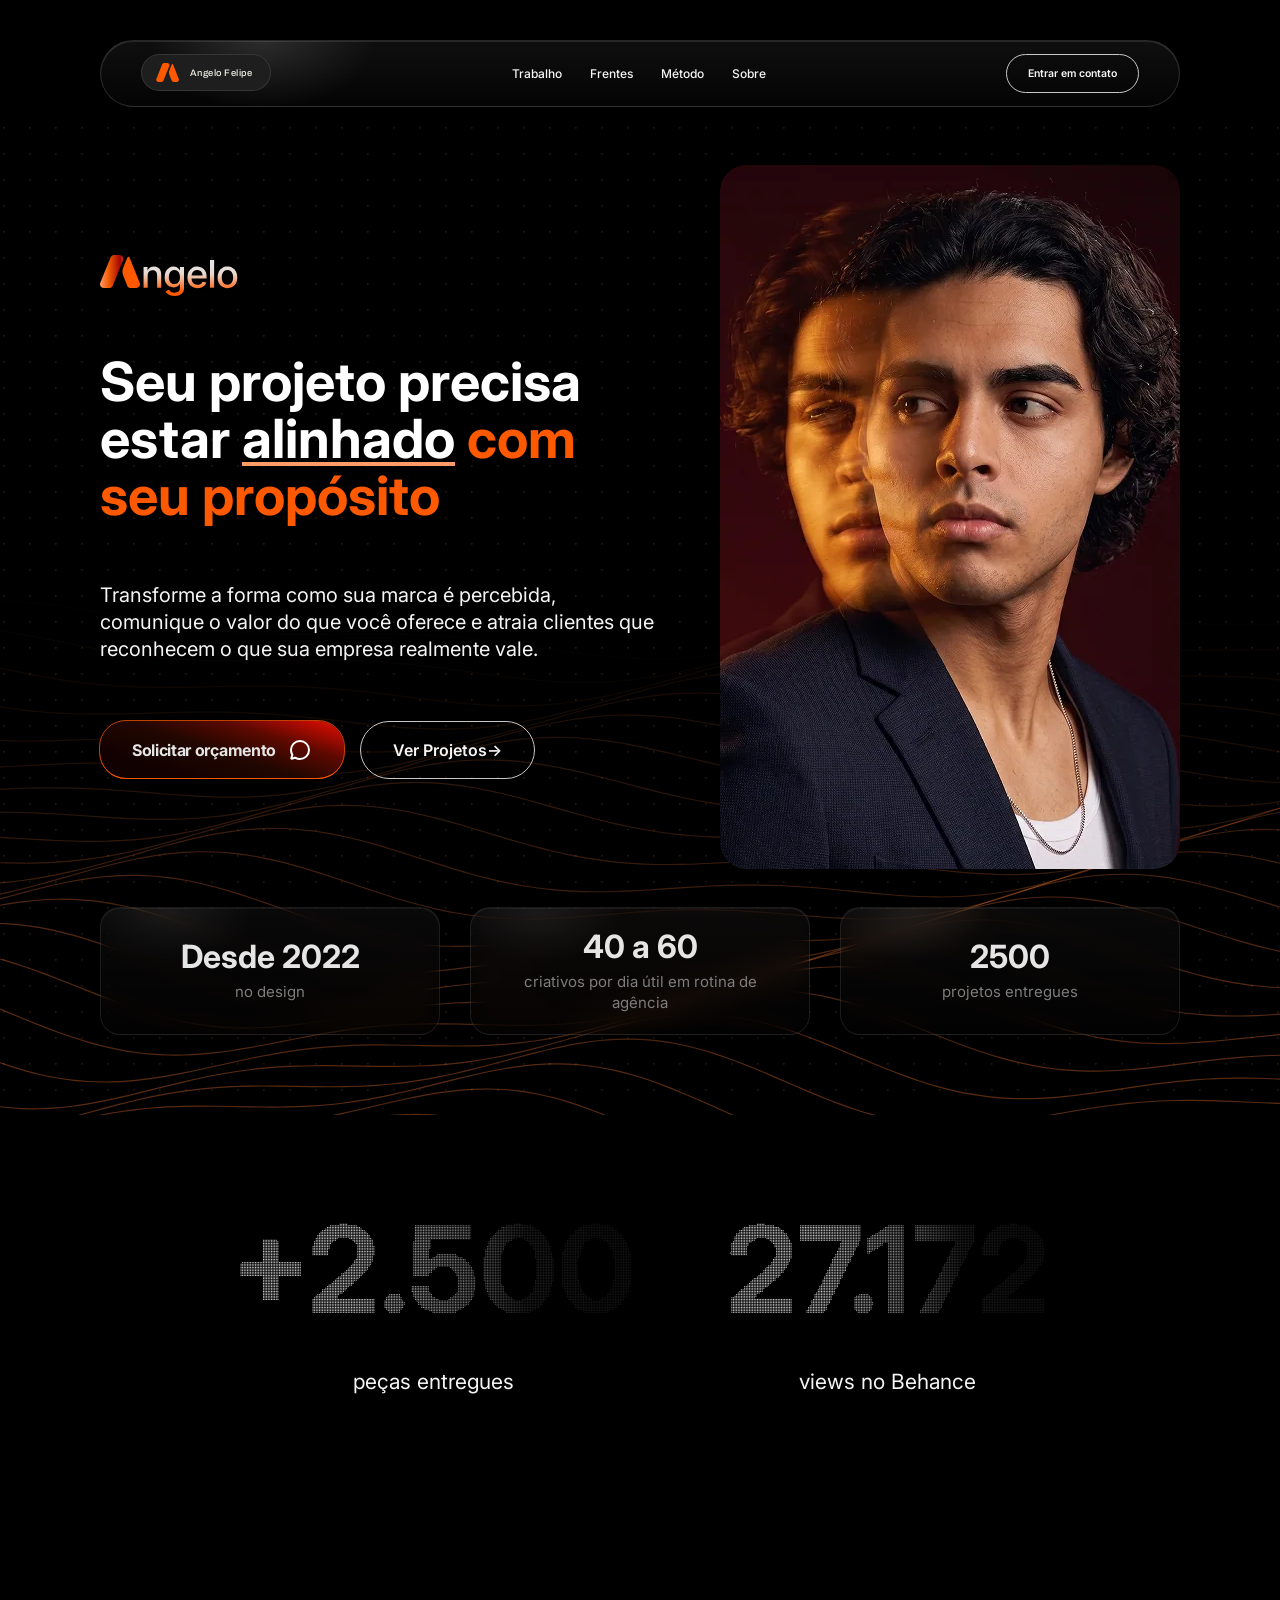
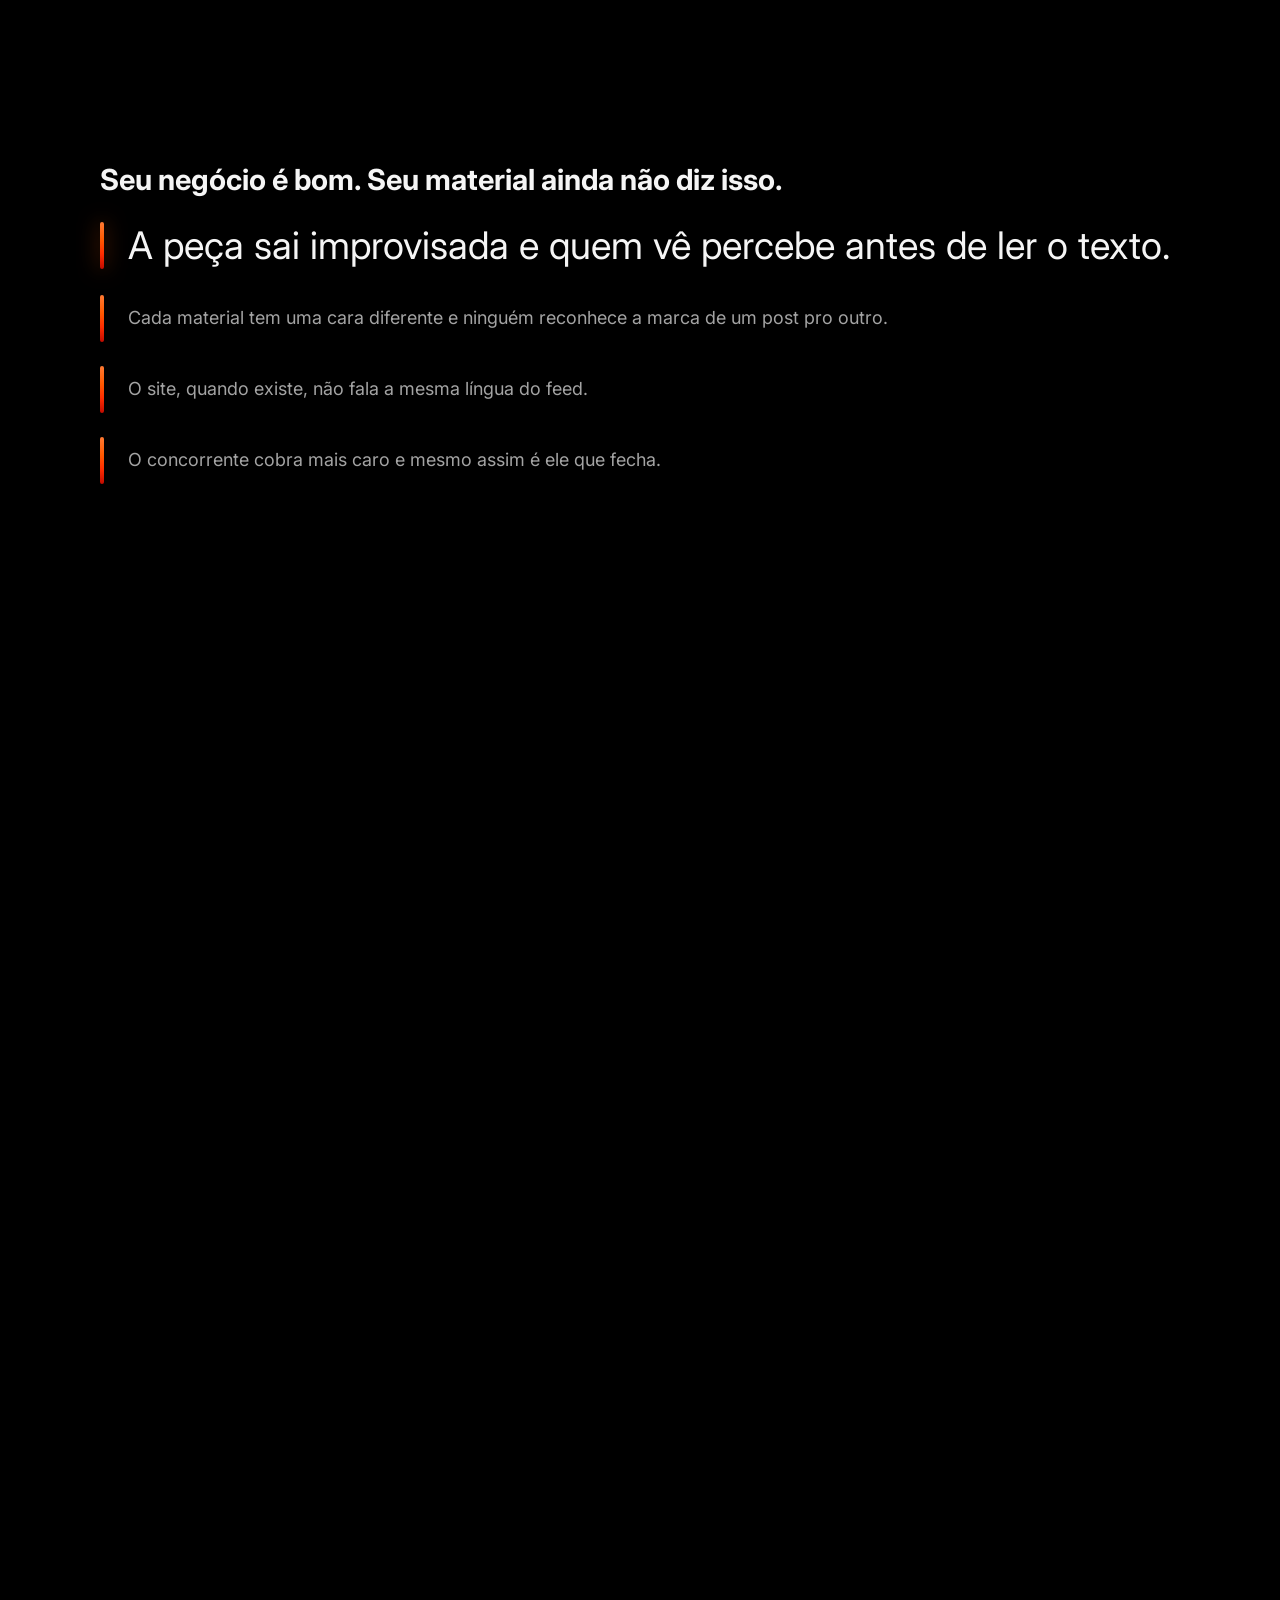
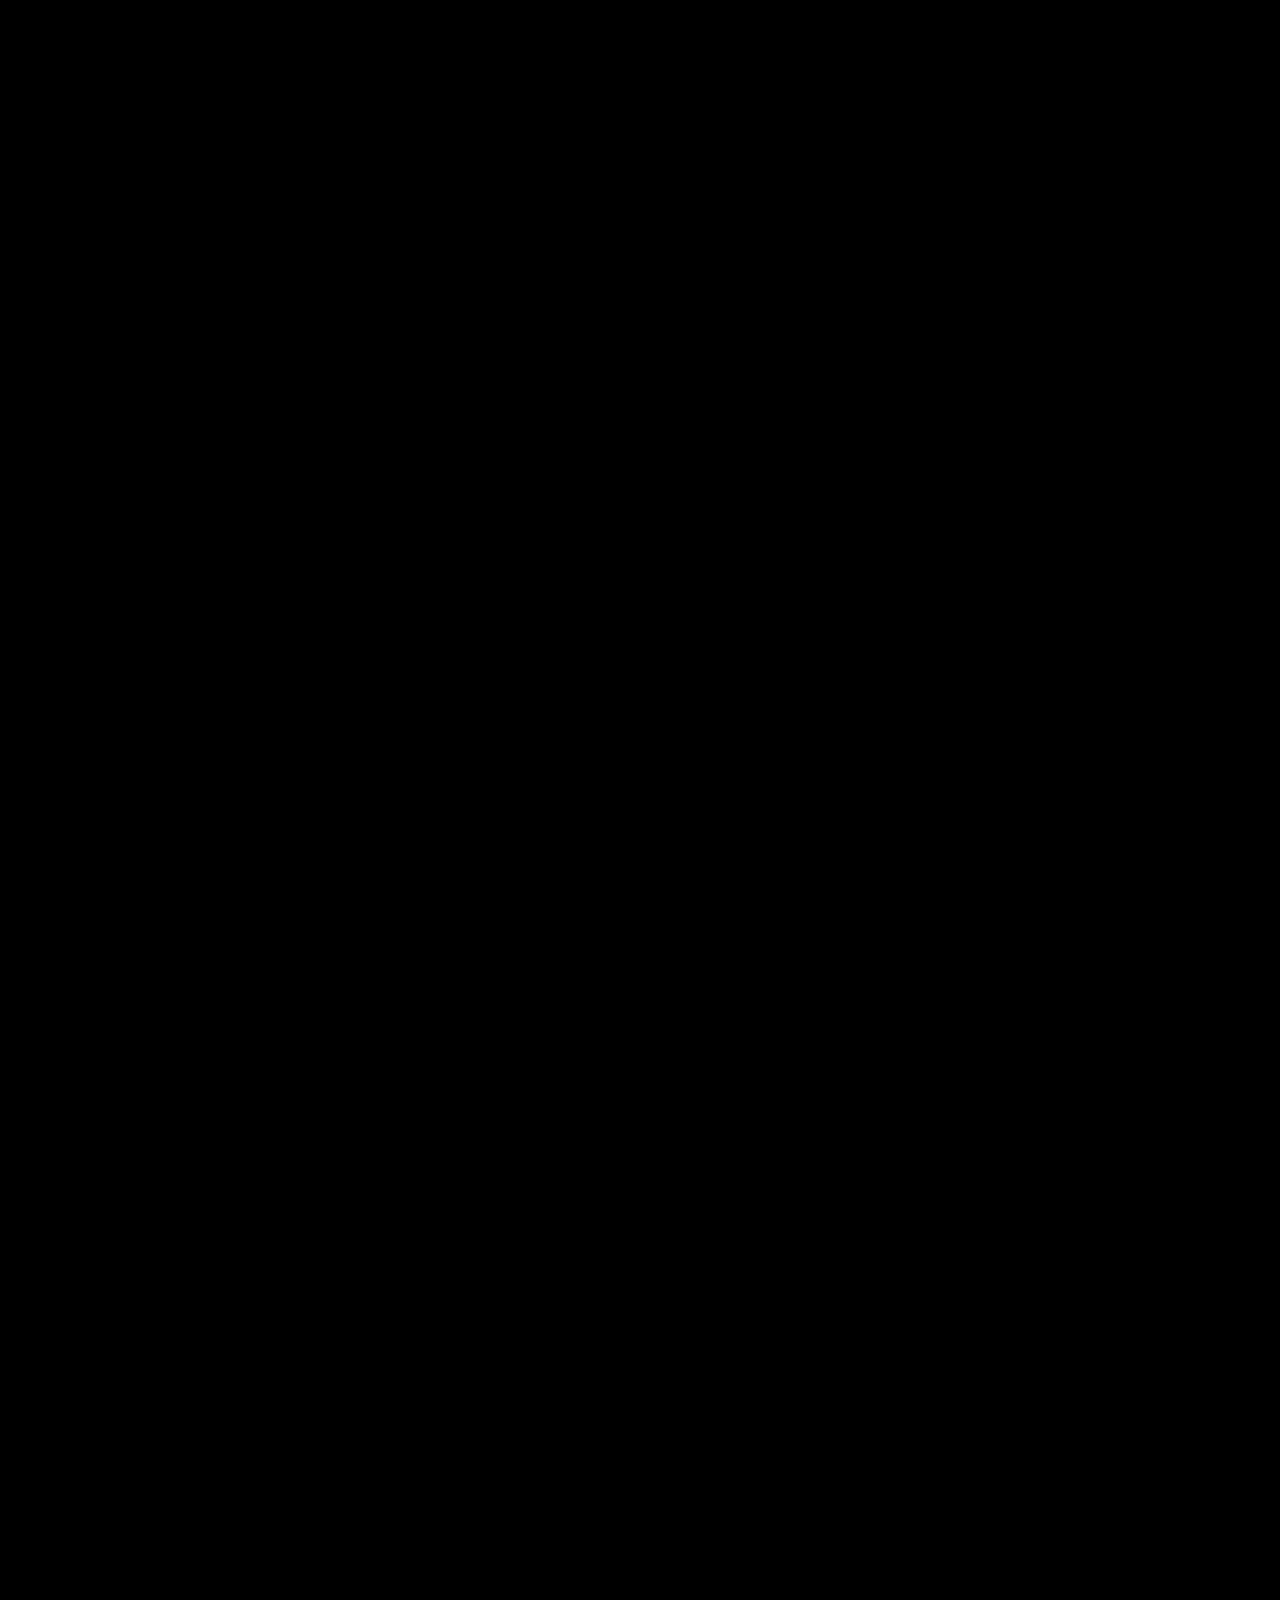
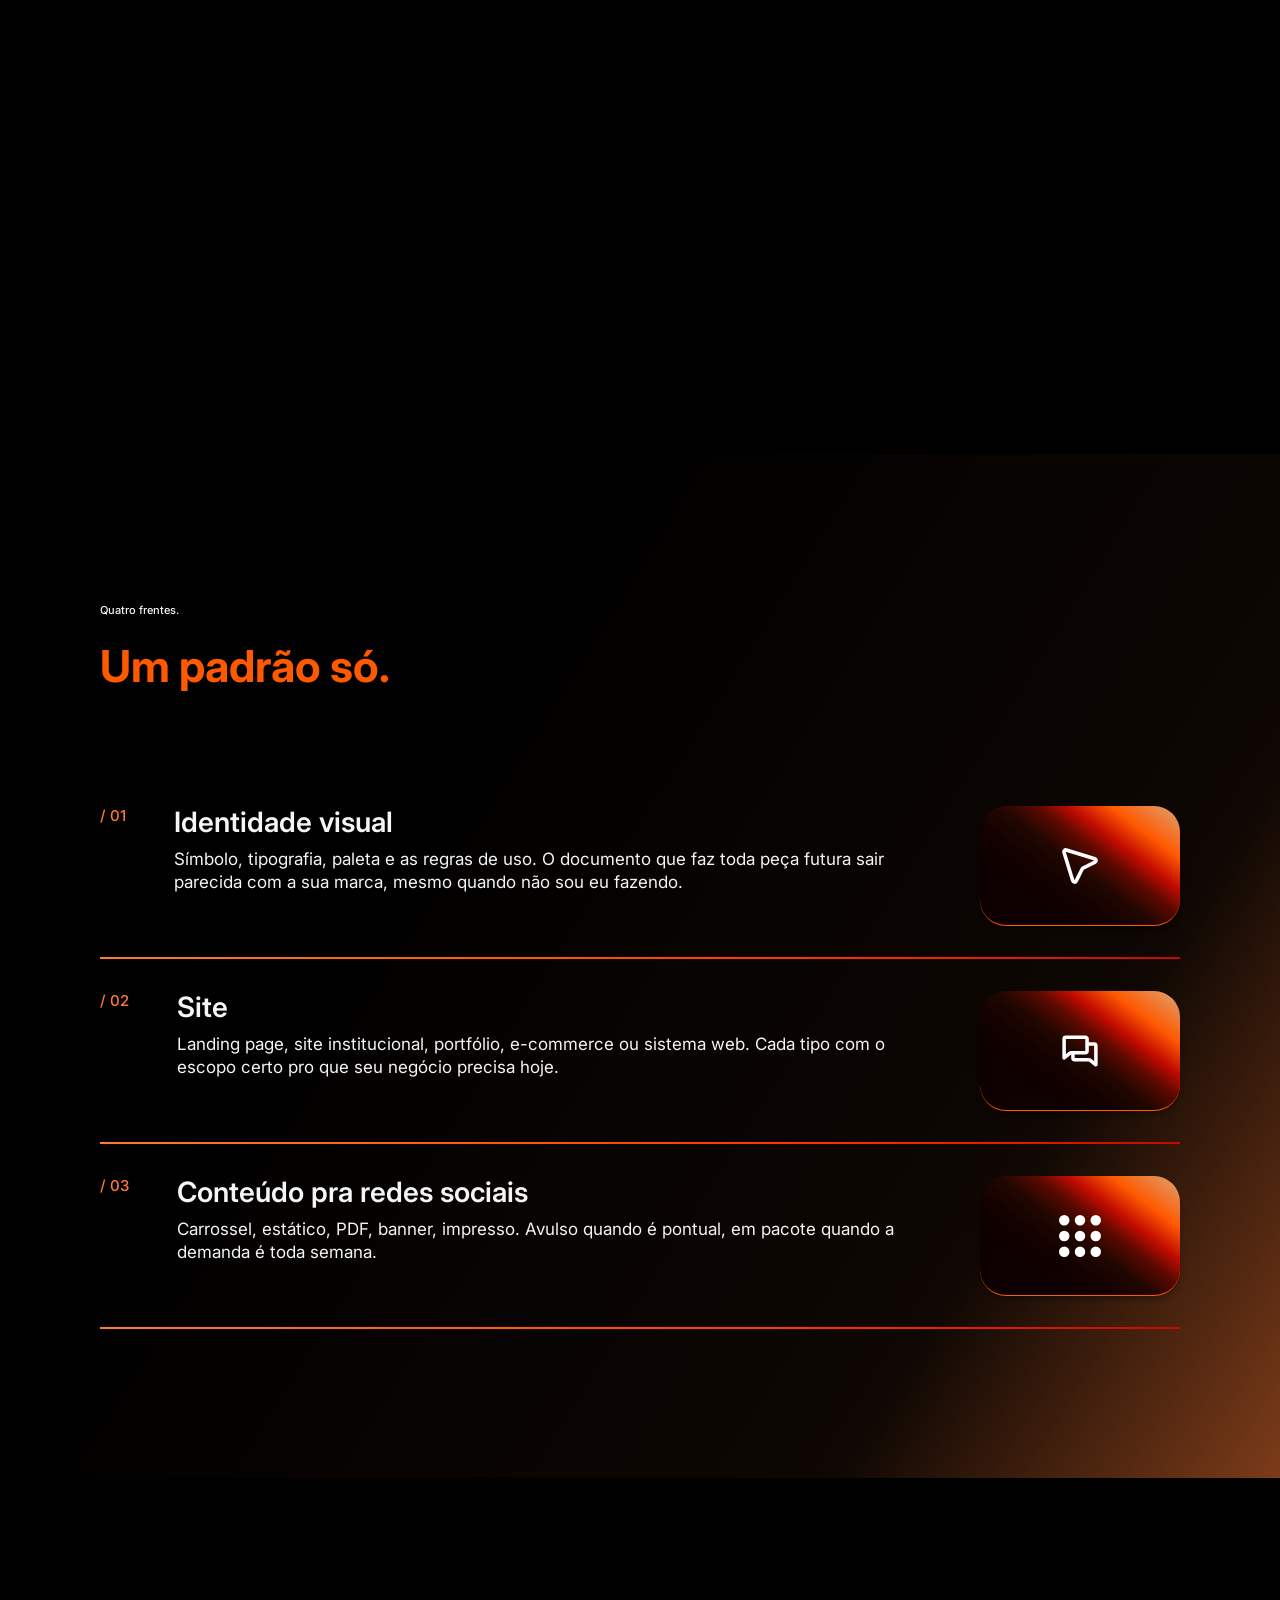
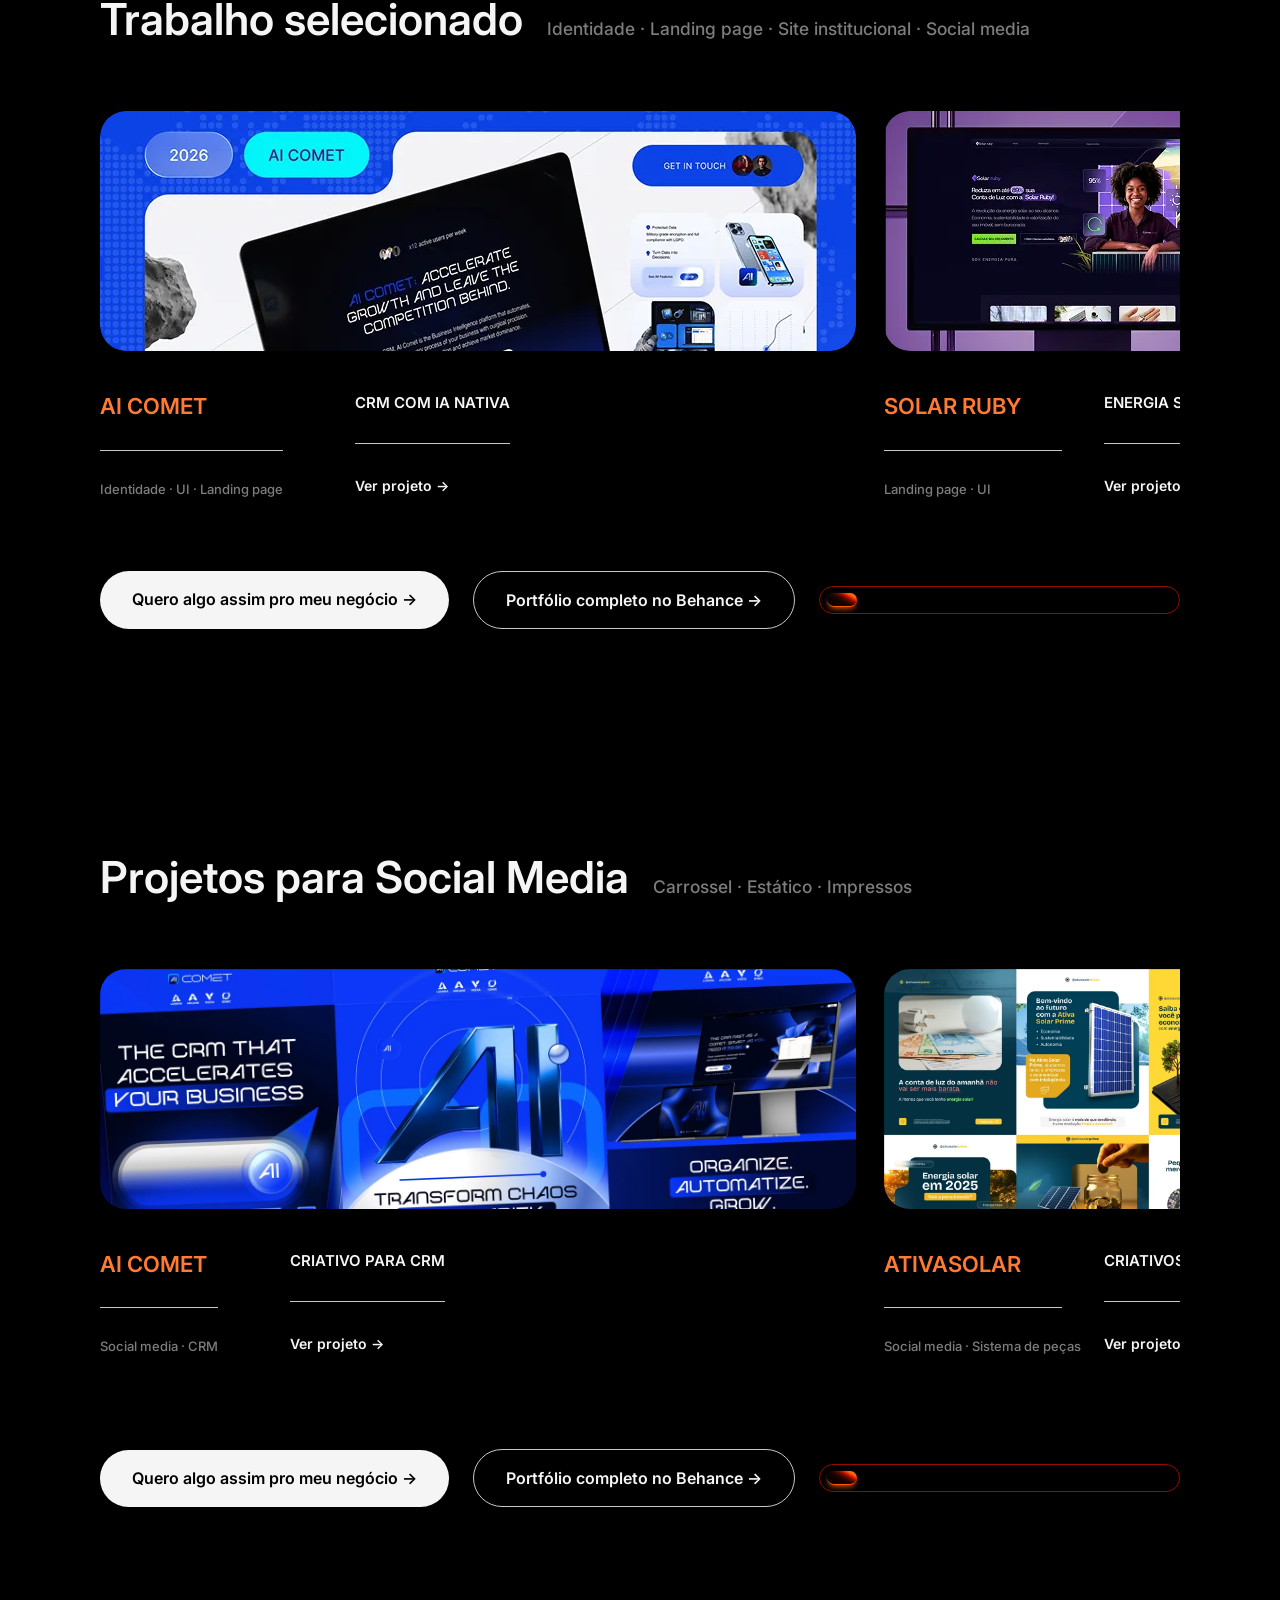
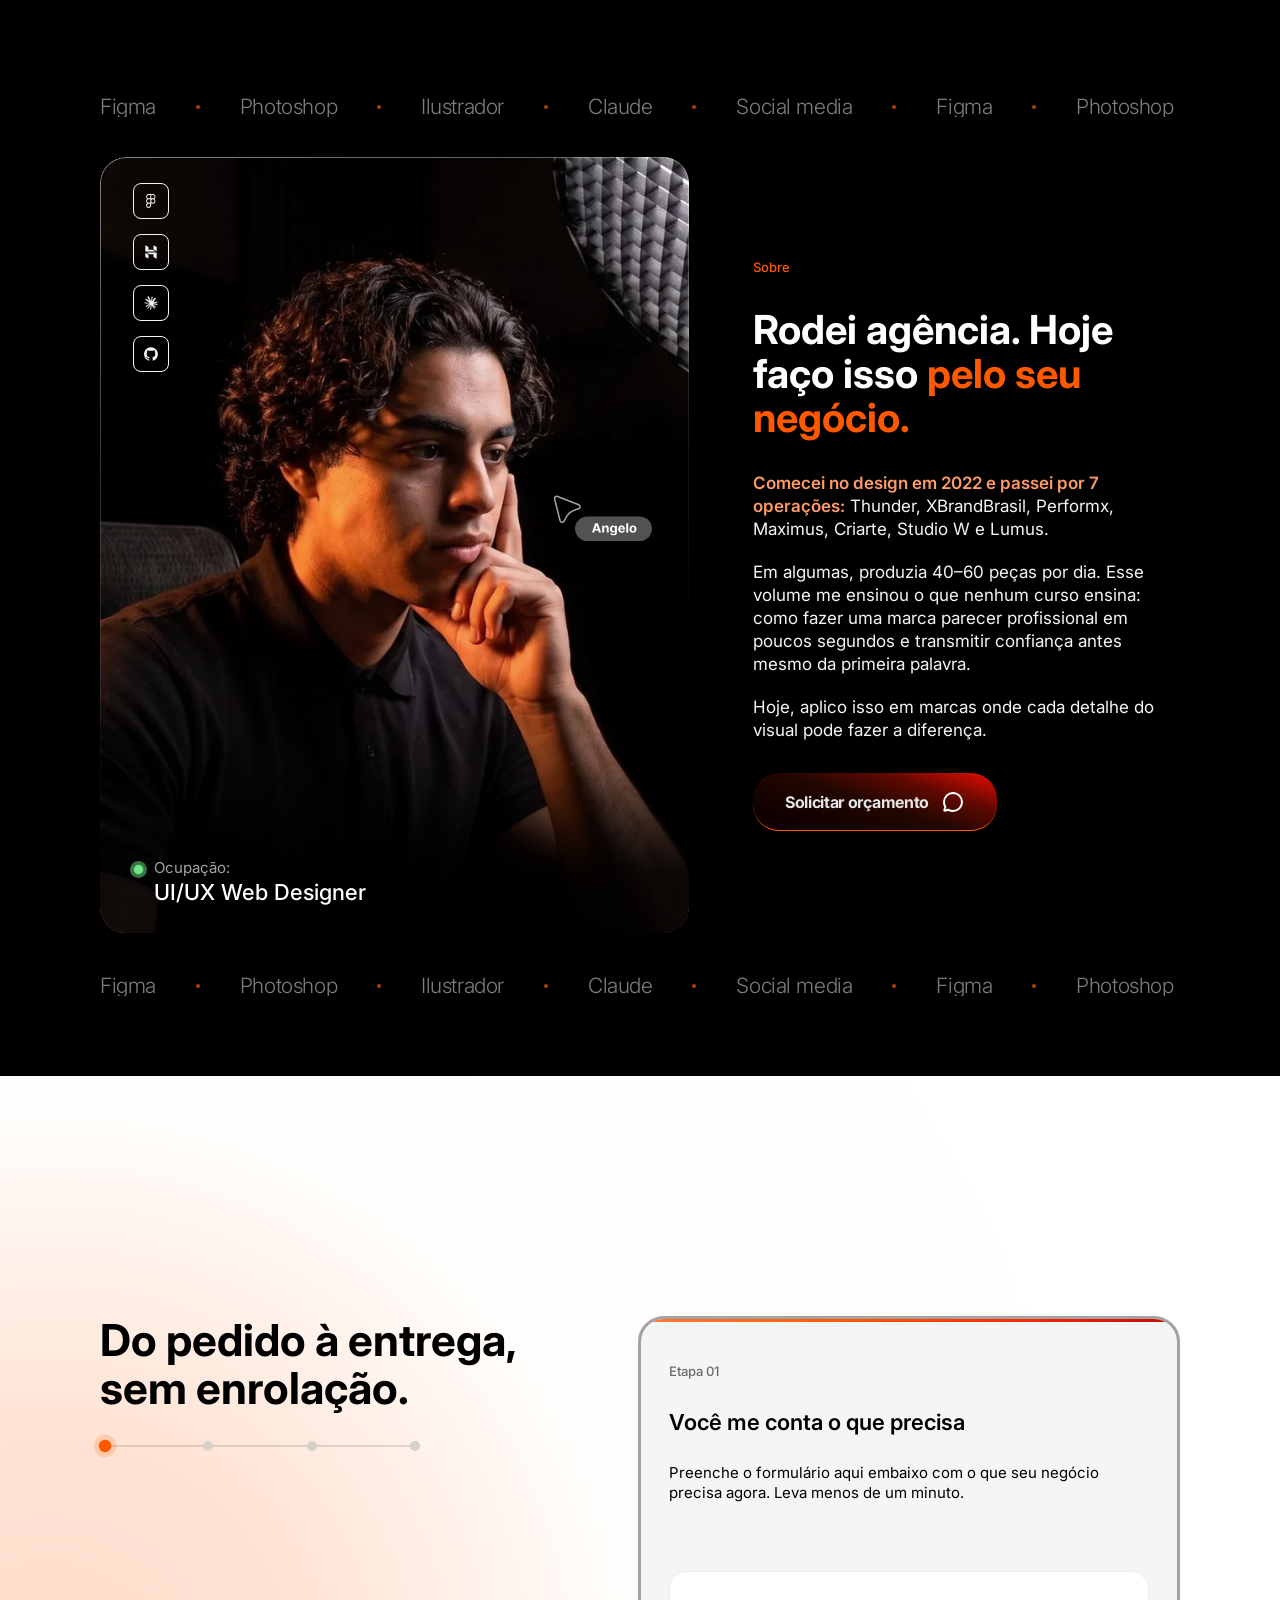
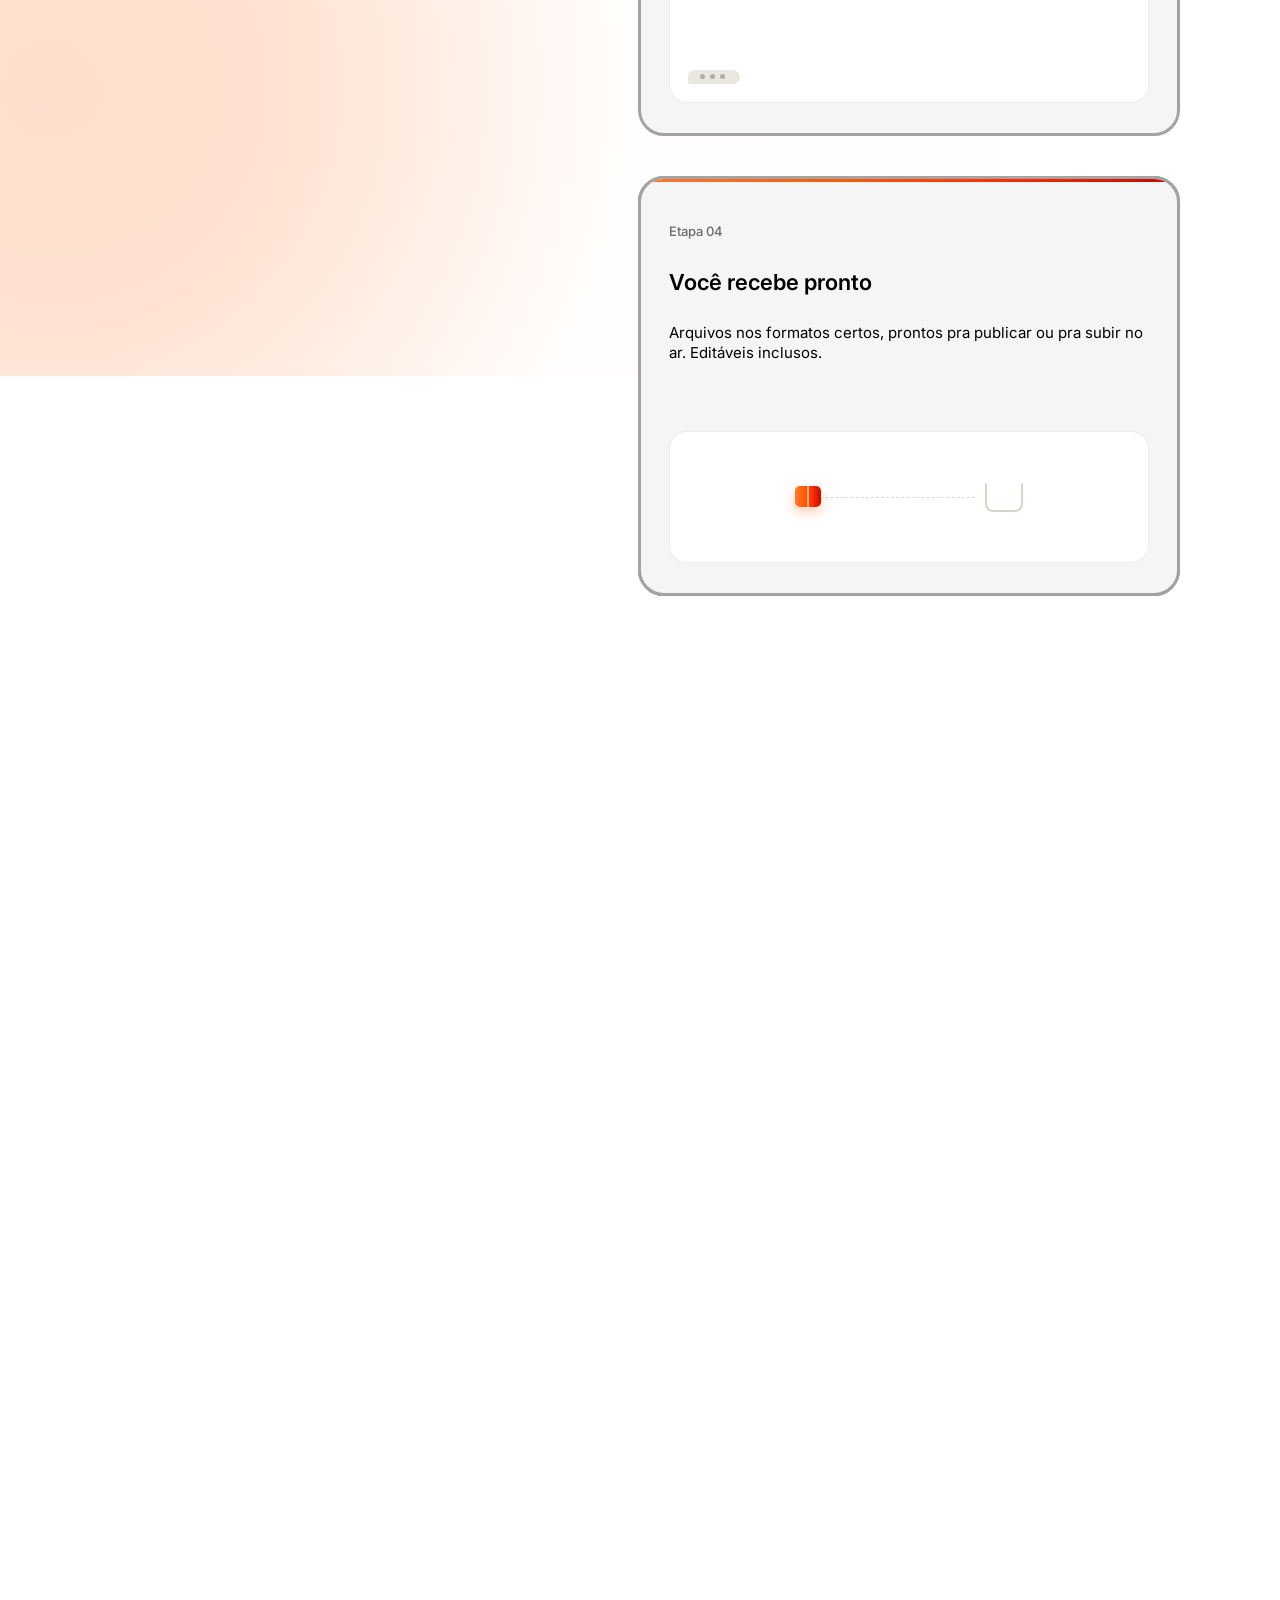
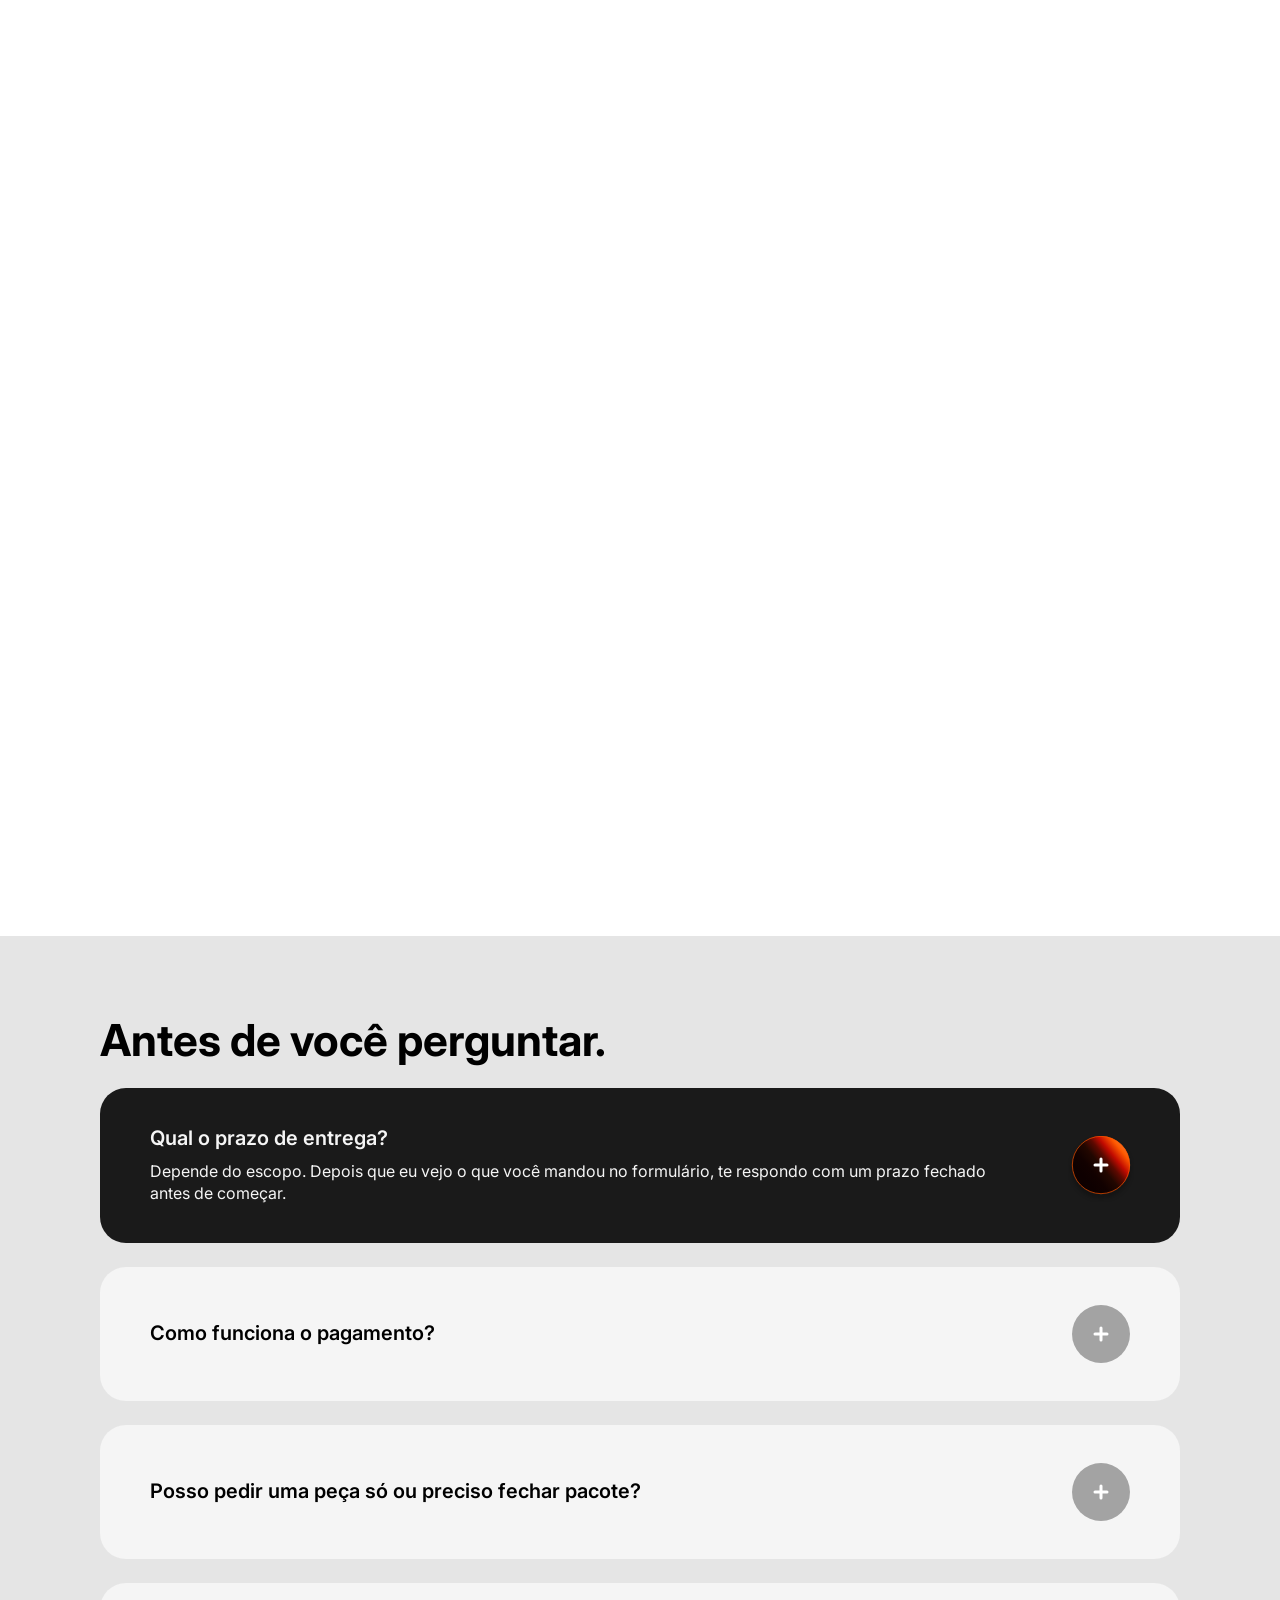
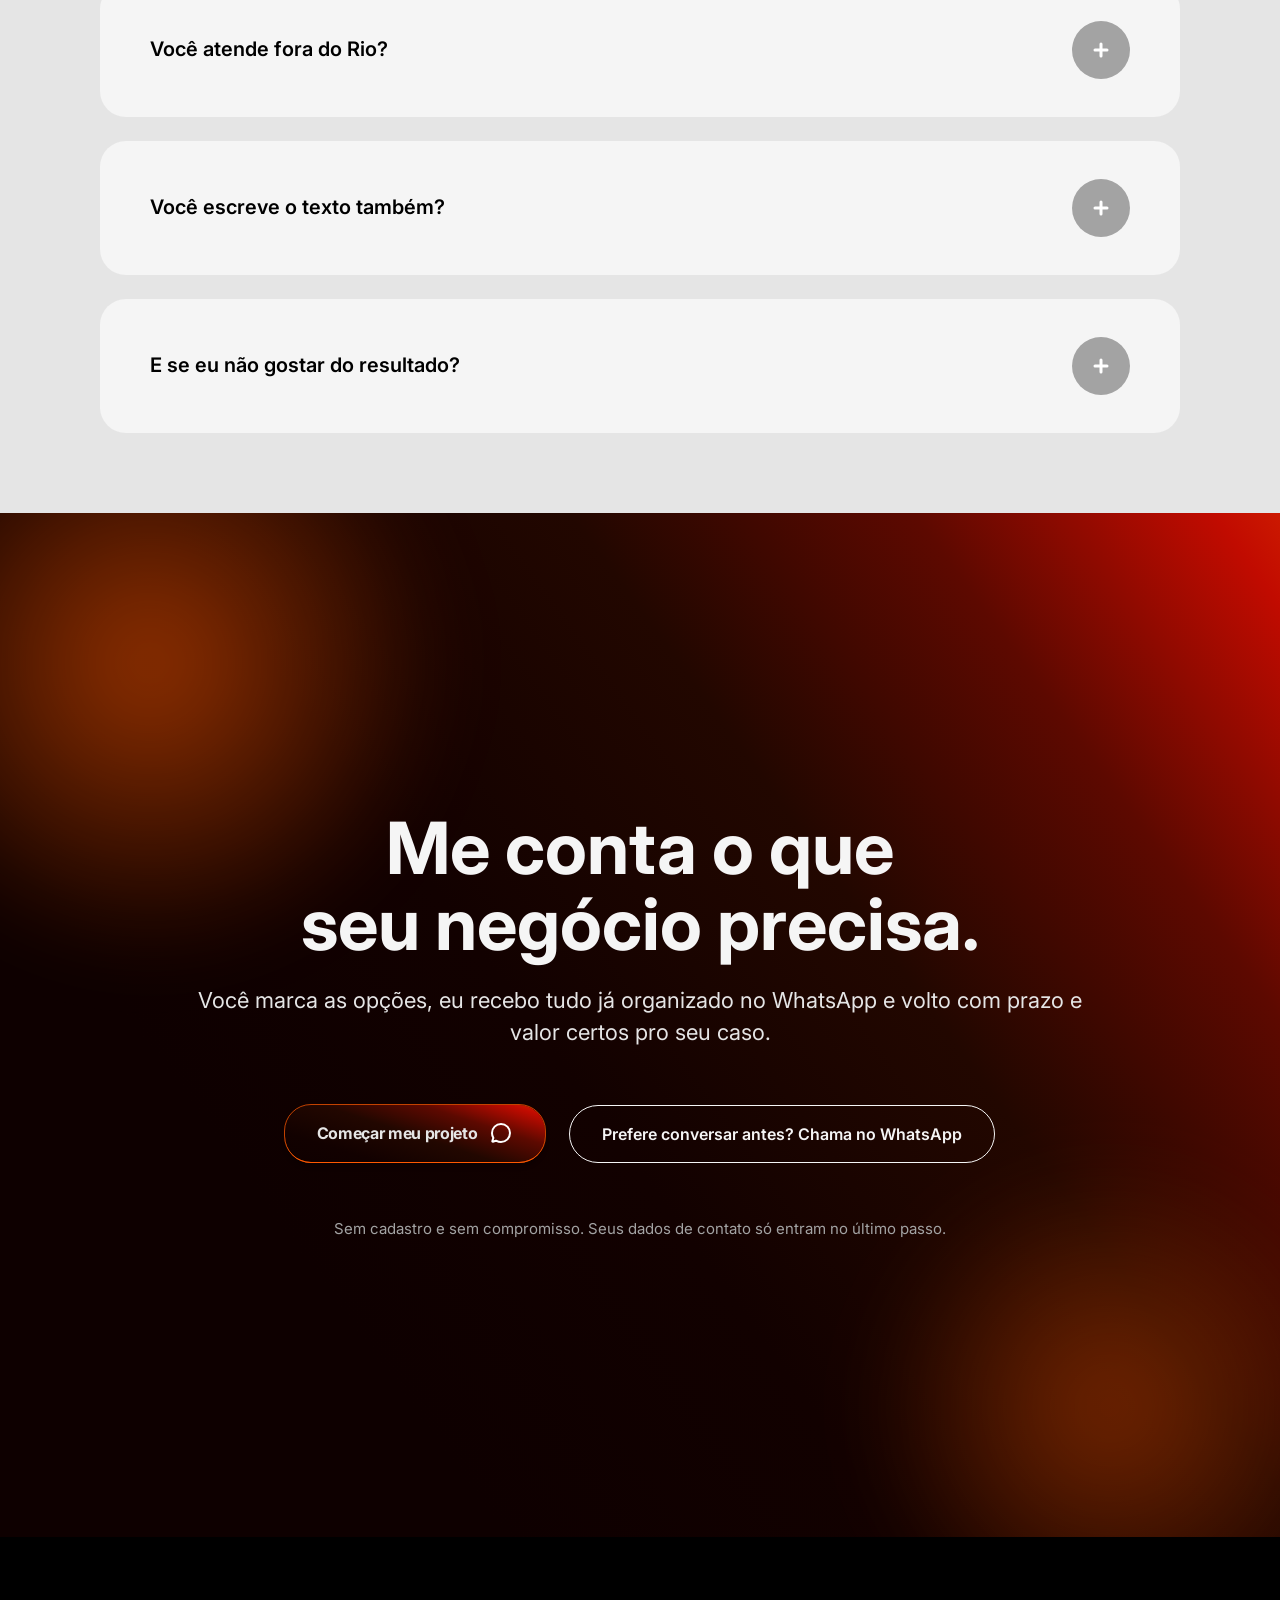
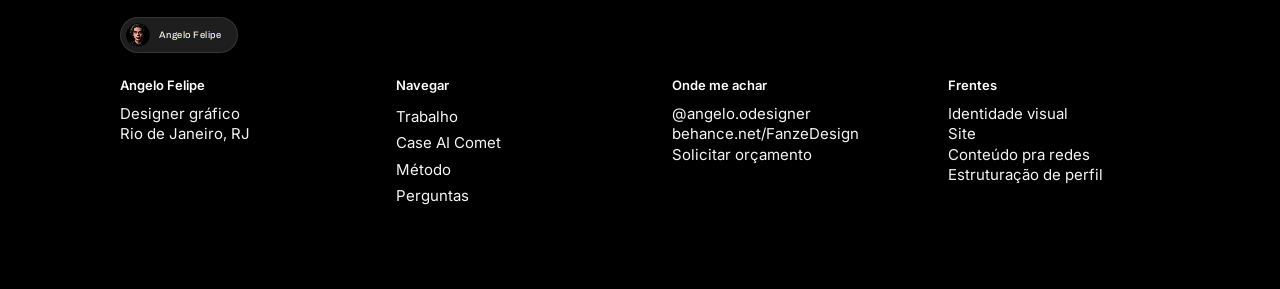
==== commit 74d69e36: "Leva a malha de partículas da segunda dobra para o fundo da hero A mesma física das partículas dos n" ====
--- a/index.html
+++ b/index.html
@@ -4628,6 +4628,26 @@
   const SIG2  = 2 * SIGMA * SIGMA;
   const LIFT  = 92;               /* altura do morro sob o cursor */
 
+  /* Malha de pontos: a mesma física das partículas dos números da segunda
+     dobra, agora cobrindo o fundo inteiro da hero. Os pontos são empurrados
+     pra longe do cursor e voltam pro lugar por mola.
+
+     Entra no mesmo canvas e no mesmo loop das ondas de propósito — um
+     segundo canvas significaria um segundo requestAnimationFrame e outro
+     rastreamento de mouse pra fazer o que este já faz. */
+  const PONTO_GAP     = 26;    /* espaçamento da malha */
+  const PONTO_TAM     = 1.7;   /* lado de cada ponto */
+  const PONTO_RAIO    = 165;   /* alcance do empurrão */
+  const PONTO_RAIO2   = PONTO_RAIO * PONTO_RAIO;
+  const PONTO_EMPURRA = 1.15;
+  const PONTO_VOLTA   = 0.035; /* força da mola que traz de volta */
+  const PONTO_ATRITO  = 0.88;
+
+  /* A malha só existe onde existe cursor. Em celular e tablet ela seria
+     dois mil retângulos redesenhados por quadro sem nenhuma interação
+     possível em troca — custo de bateria puro. */
+  const temMouse = window.matchMedia('(hover: hover) and (pointer: fine)').matches;
+
   /* laranja da IDV (--laranja-400 #ff7a33): tom claro que soma bem no blend aditivo */
   const RGB = '255, 122, 51';
 
@@ -4635,13 +4655,82 @@
 
   let W = 0, H = 0, cols = 0;
   let lines = [];
+  let pontos = [];
   let rafId = null;
   let visible = true;
   let t = 0;
 
   const mouse = { x: -9999, y: -9999, tx: -9999, ty: -9999, active: false };
 
+  function montarPontos(){
+    pontos = [];
+    if(!W || !H || !temMouse) return;
+
+    /* margem meio ponto pra malha ficar centrada e não colar nas bordas */
+    const sobraX = (W % PONTO_GAP) / 2;
+    const sobraY = (H % PONTO_GAP) / 2;
+
+    for(let y = sobraY; y < H; y += PONTO_GAP){
+      for(let x = sobraX; x < W; x += PONTO_GAP){
+        pontos.push({ x, y, ox: x, oy: y, vx: 0, vy: 0 });
+      }
+    }
+  }
+
+  function desenharPontos(){
+    if(!pontos.length) return;
+
+    const mx = mouse.x, my = mouse.y;
+    const ativo = mouse.active;
+
+    /* dois laços de desenho em vez de um: trocar fillStyle por ponto é a
+       parte cara do canvas, então os pontos em repouso saem todos de uma
+       vez e só os que estão perto do cursor entram no segundo lote, mais
+       aceso. São duas trocas de cor por quadro em vez de milhares. */
+    const perto = [];
+
+    ctx.fillStyle = 'rgba(' + RGB + ', 0.16)';
+
+    for(let i = 0; i < pontos.length; i++){
+      const p = pontos[i];
+
+      if(ativo){
+        const dx = p.x - mx;
+        const dy = p.y - my;
+        const d2 = dx * dx + dy * dy;
+
+        if(d2 < PONTO_RAIO2){
+          const d = Math.sqrt(d2) || 0.0001;
+          const forca = 1 - d / PONTO_RAIO;
+          /* smoothstep: o empurrão cresce e morre suave, sem degrau na
+             borda do raio */
+          const suave = forca * forca * (3 - 2 * forca);
+          p.vx += (dx / d) * suave * PONTO_EMPURRA;
+          p.vy += (dy / d) * suave * PONTO_EMPURRA;
+          perto.push(p);
+        }
+      }
+
+      /* mola de volta pro lugar de origem, com atrito */
+      p.vx = (p.vx + (p.ox - p.x) * PONTO_VOLTA) * PONTO_ATRITO;
+      p.vy = (p.vy + (p.oy - p.y) * PONTO_VOLTA) * PONTO_ATRITO;
+      p.x += p.vx;
+      p.y += p.vy;
+
+      ctx.fillRect(p.x, p.y, PONTO_TAM, PONTO_TAM);
+    }
+
+    if(perto.length){
+      ctx.fillStyle = 'rgba(' + RGB + ', 0.5)';
+      for(let i = 0; i < perto.length; i++){
+        const p = perto[i];
+        ctx.fillRect(p.x - 0.4, p.y - 0.4, PONTO_TAM + 0.8, PONTO_TAM + 0.8);
+      }
+    }
+  }
+
   function build(){
+    montarPontos();
     lines = [];
     const n = Math.ceil(H / LINE_GAP) + 2;
 
@@ -4733,6 +4822,8 @@
       ctx.strokeStyle = `rgba(${RGB}, ${alpha.toFixed(3)})`;
       ctx.stroke();
     }
+
+    desenharPontos();
 
     ctx.globalCompositeOperation = 'source-over';
   }
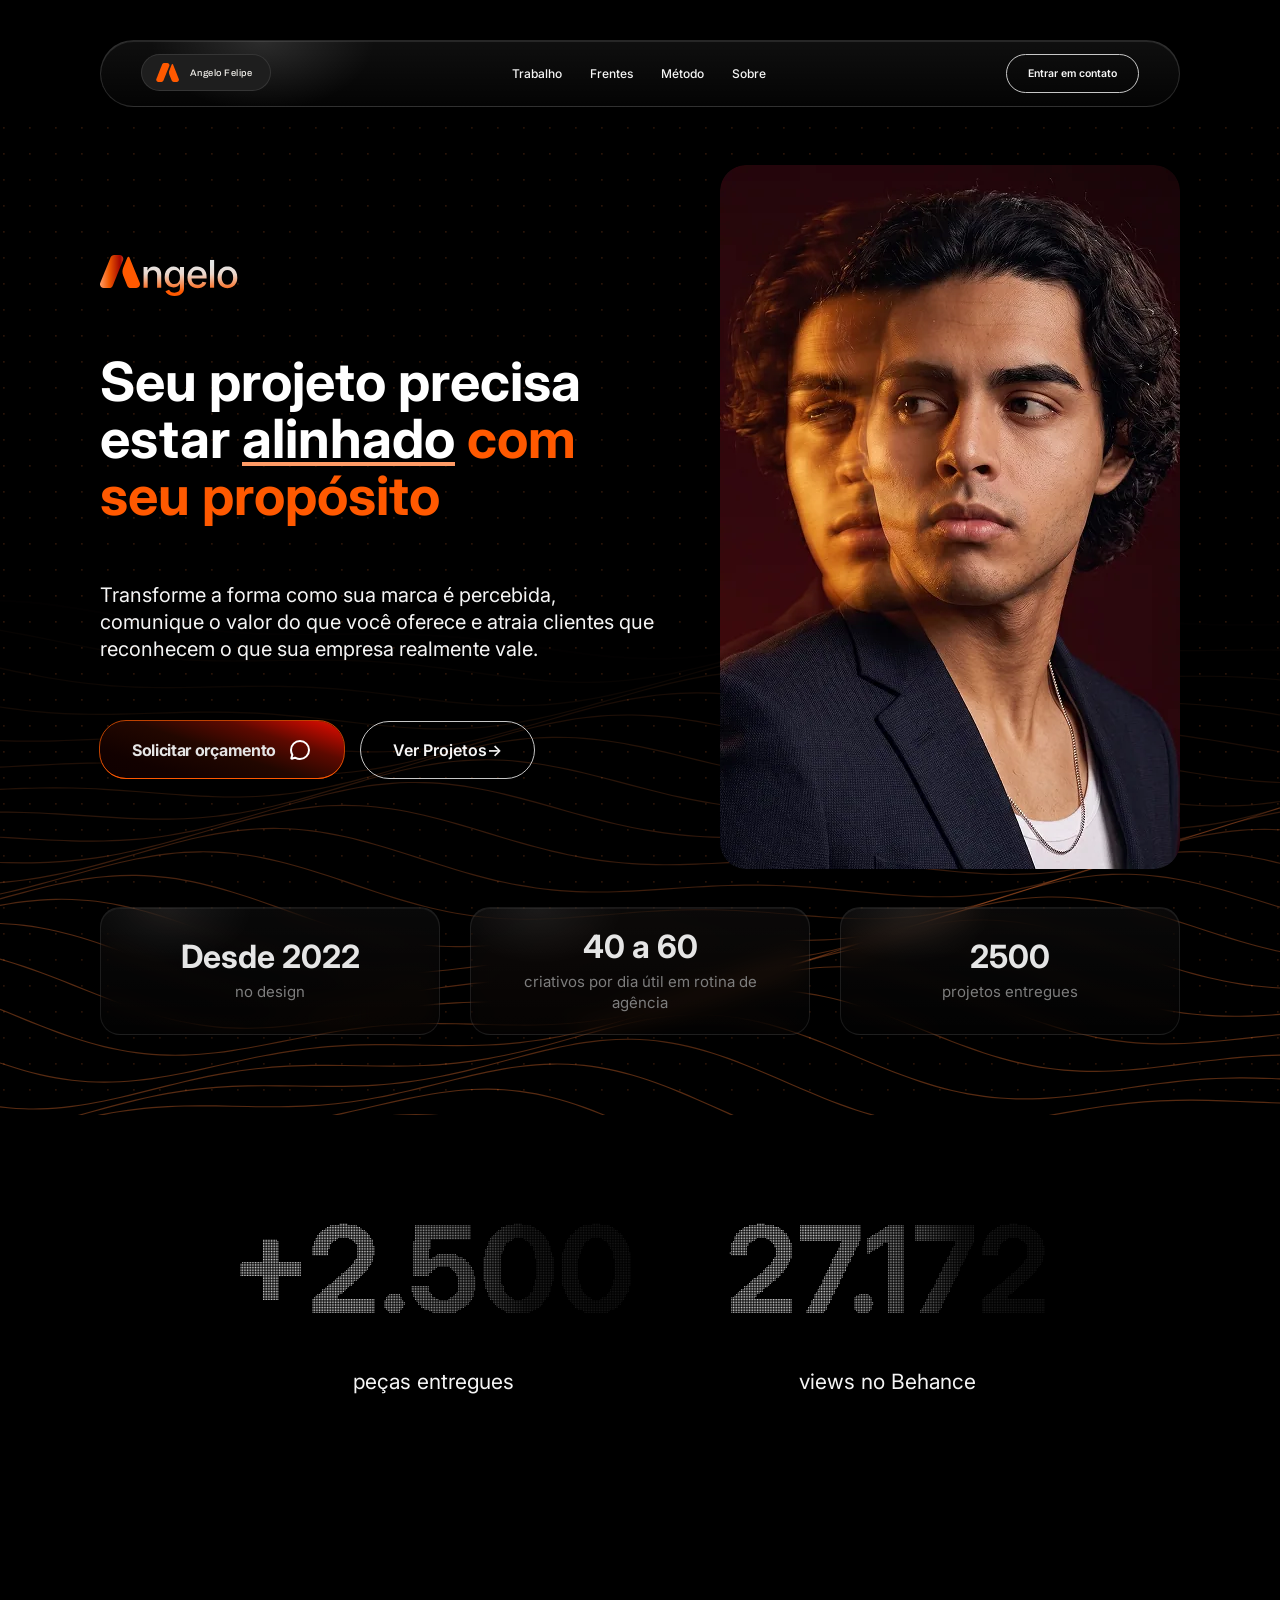
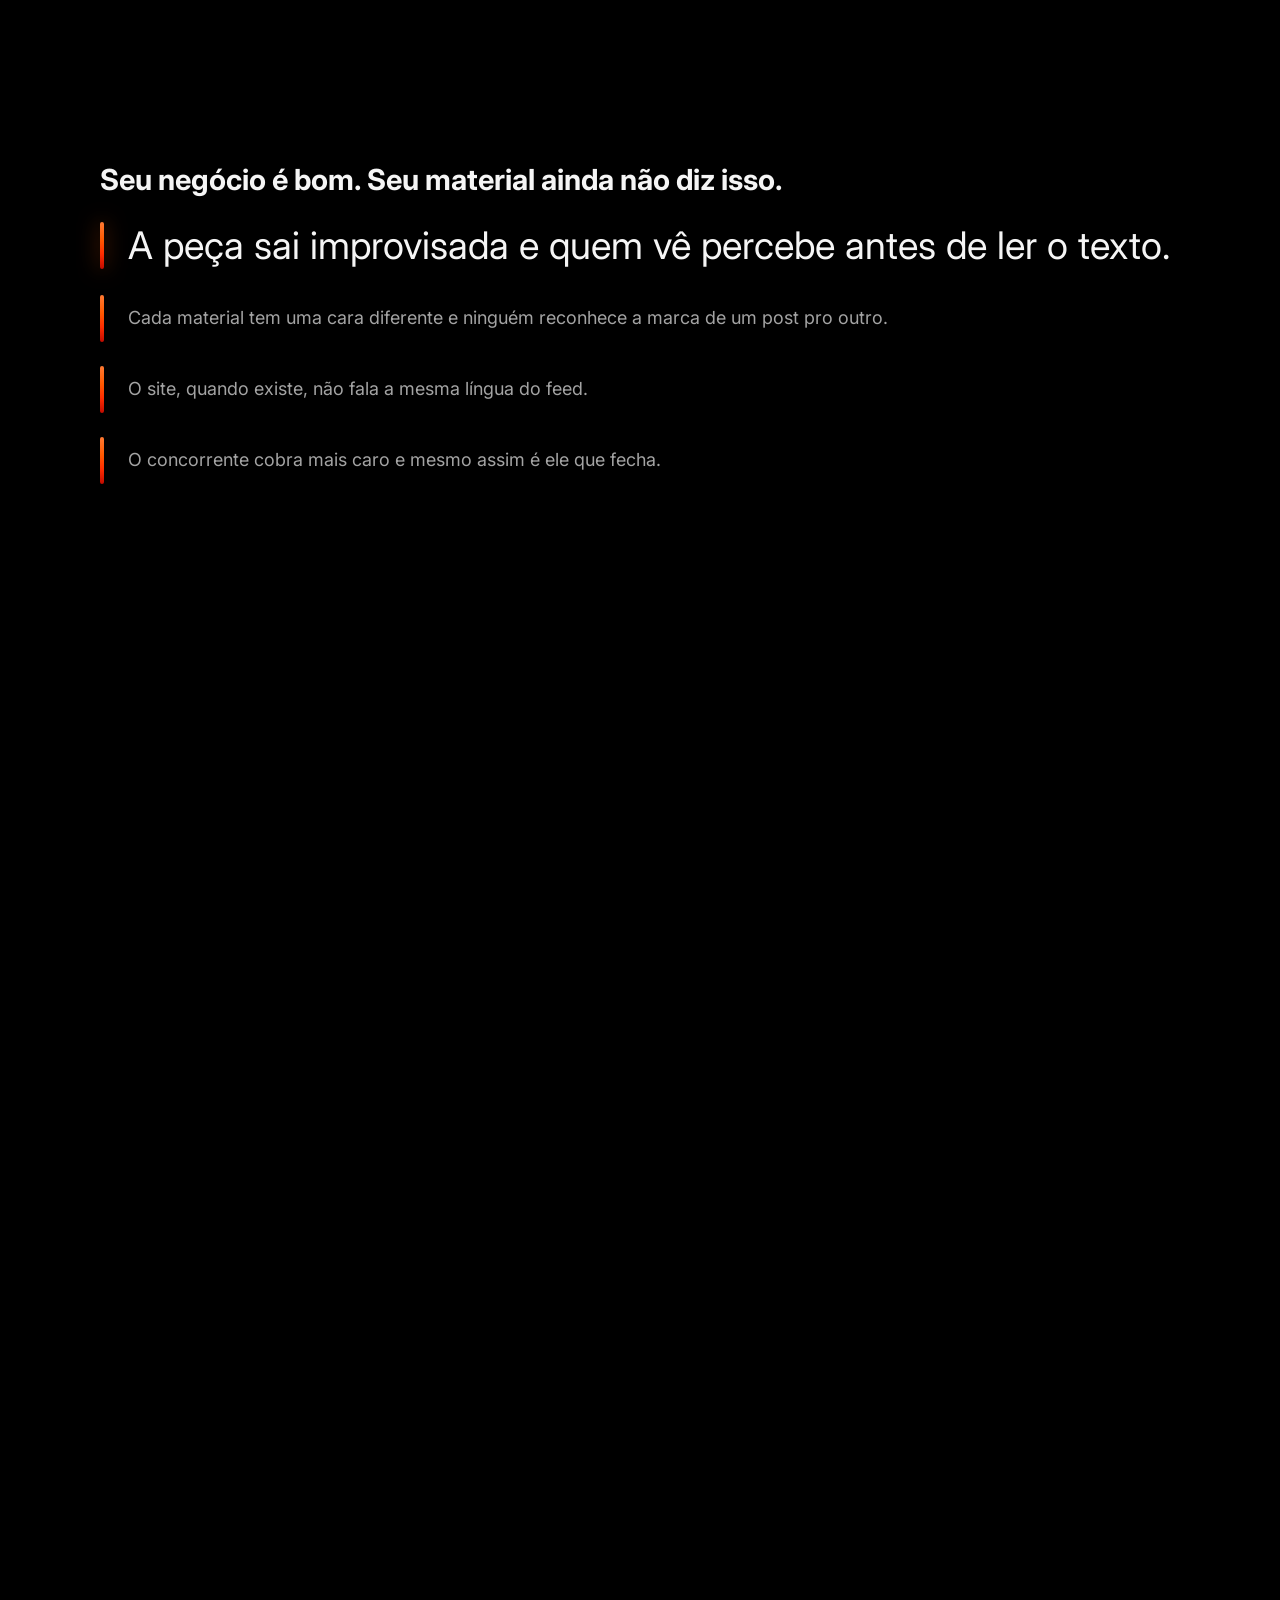
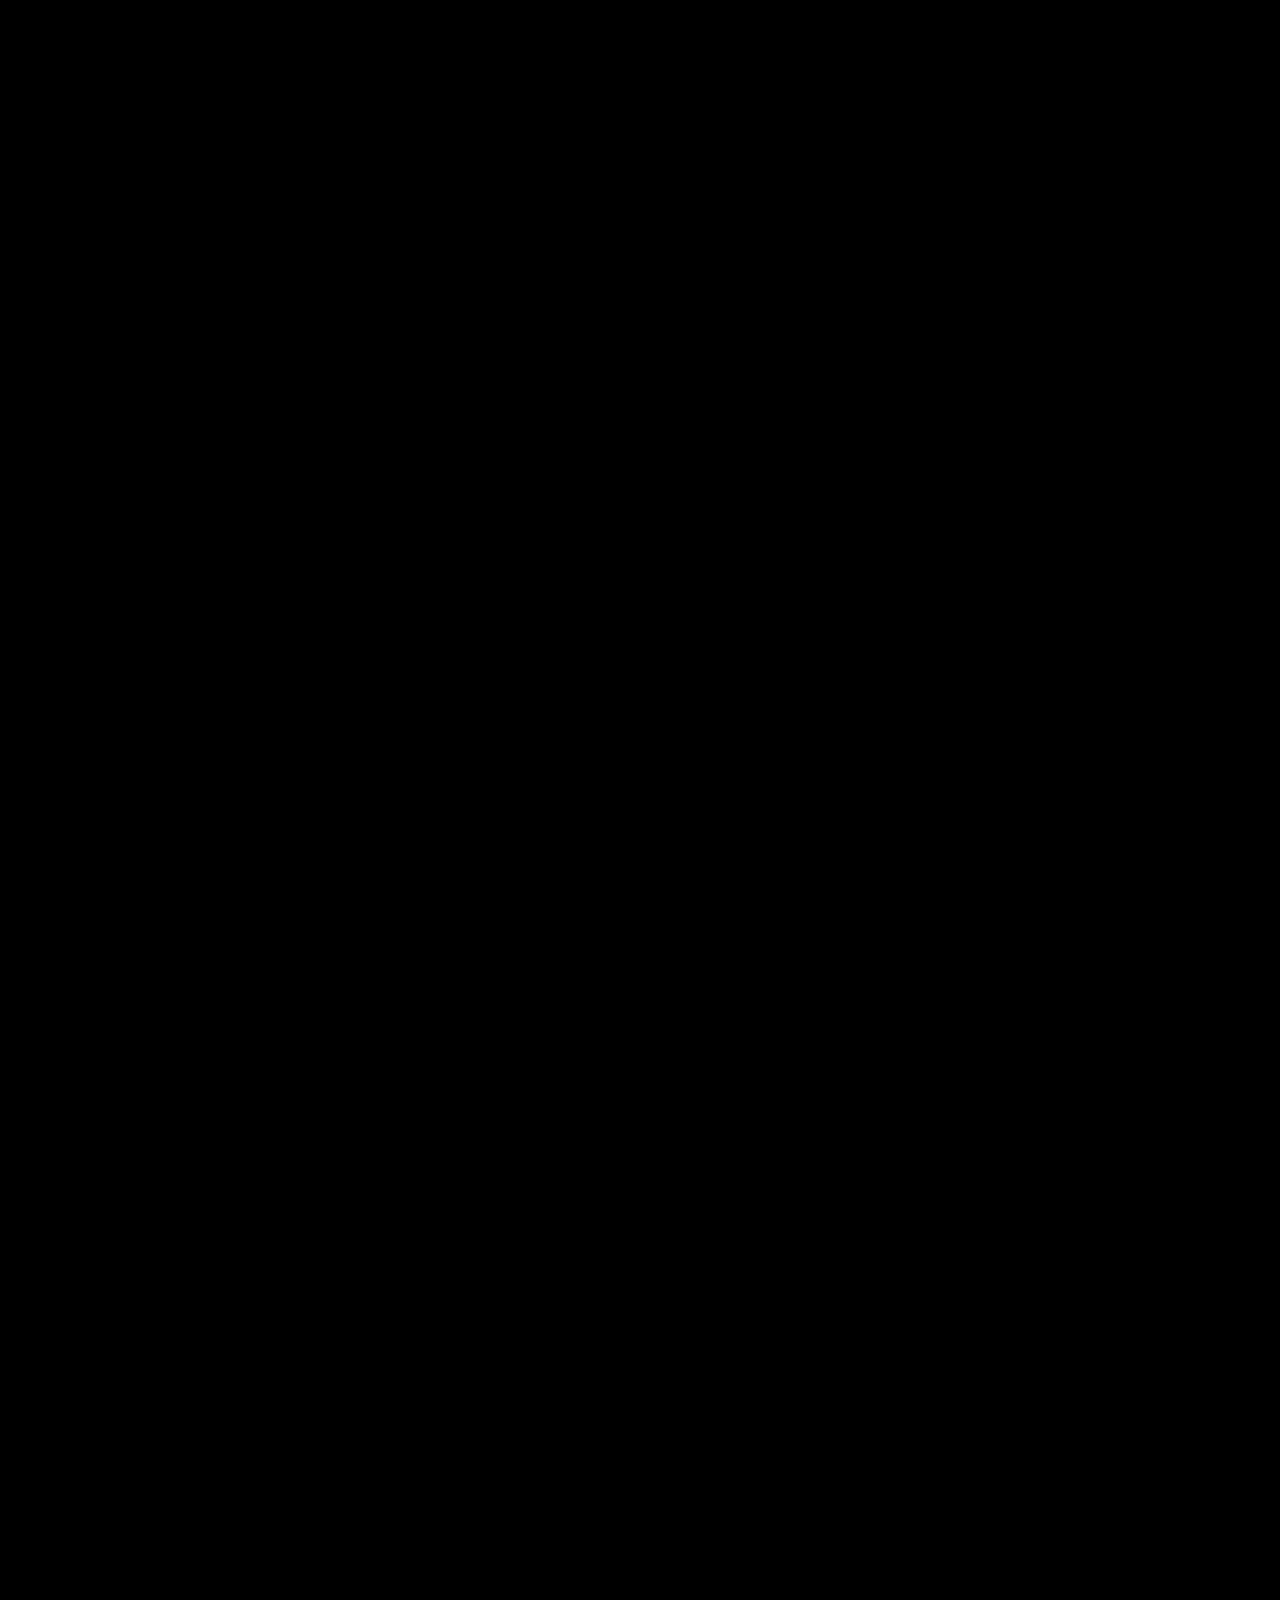
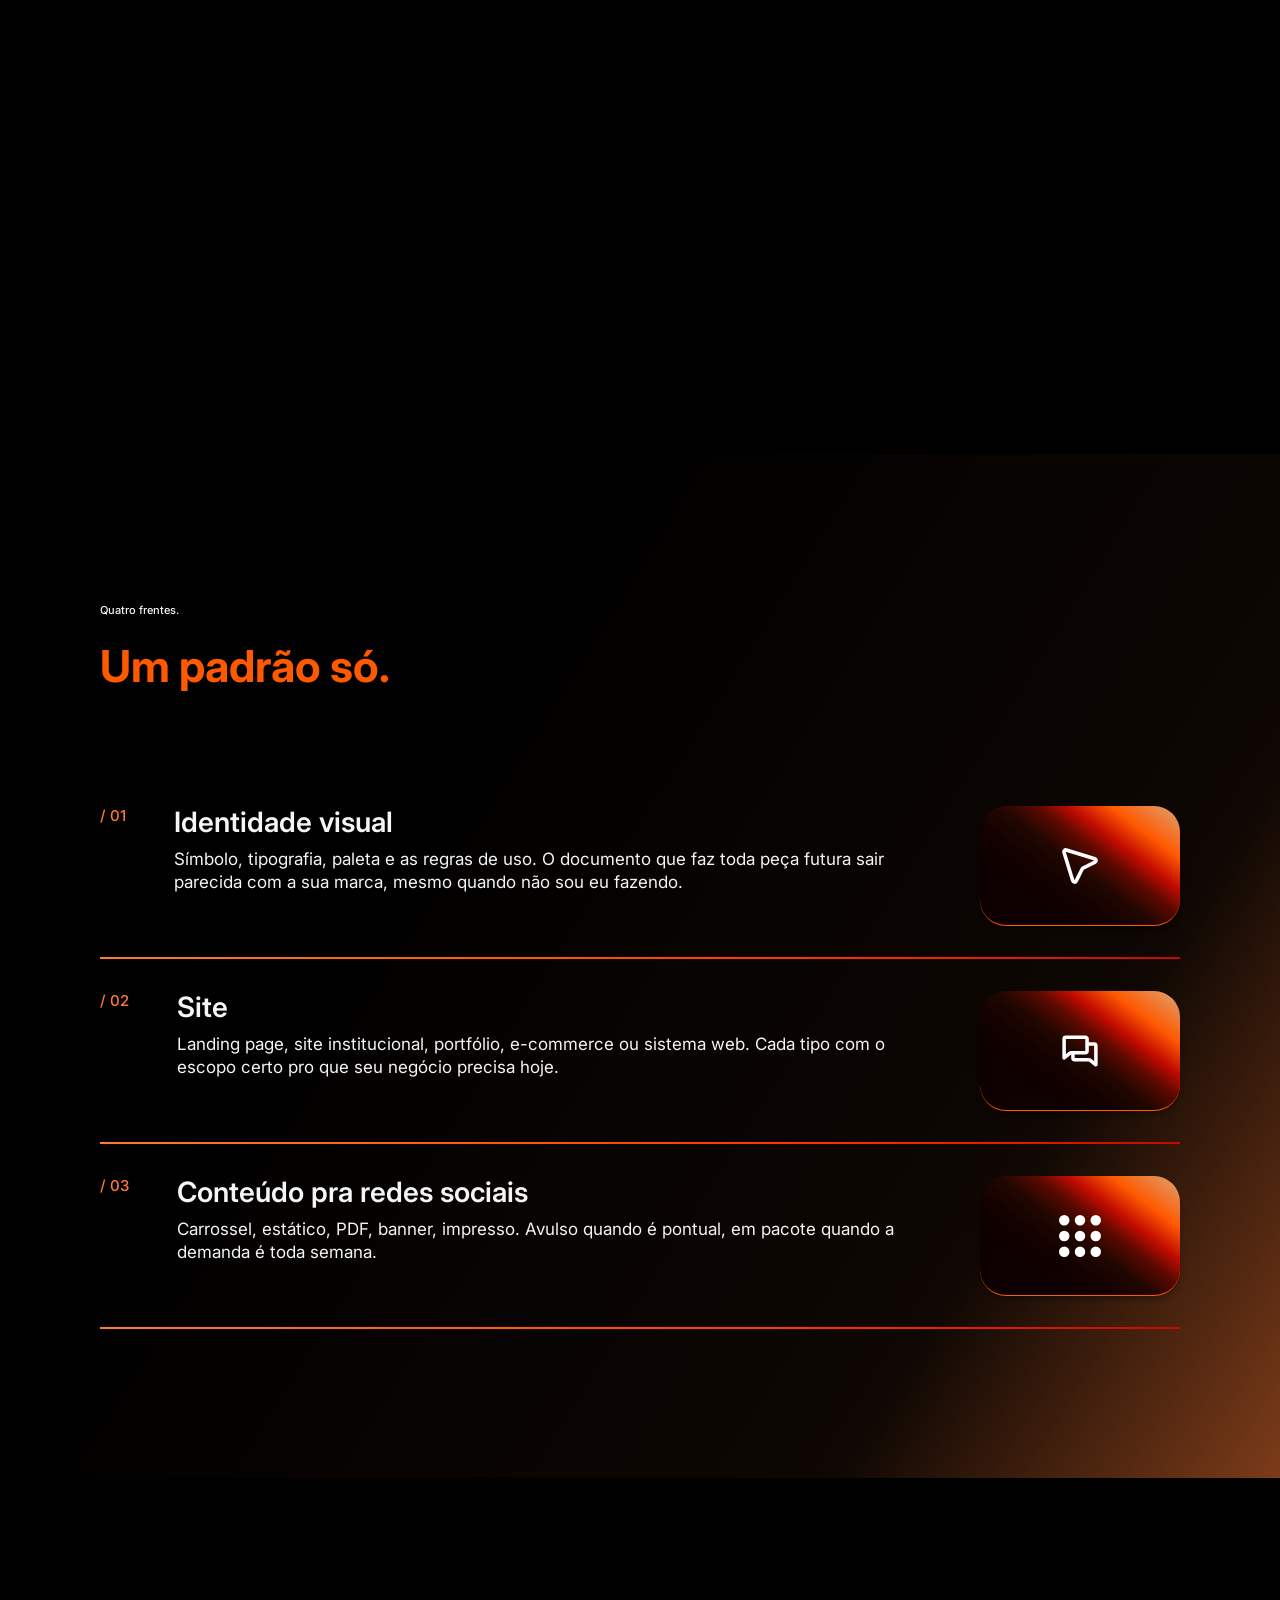
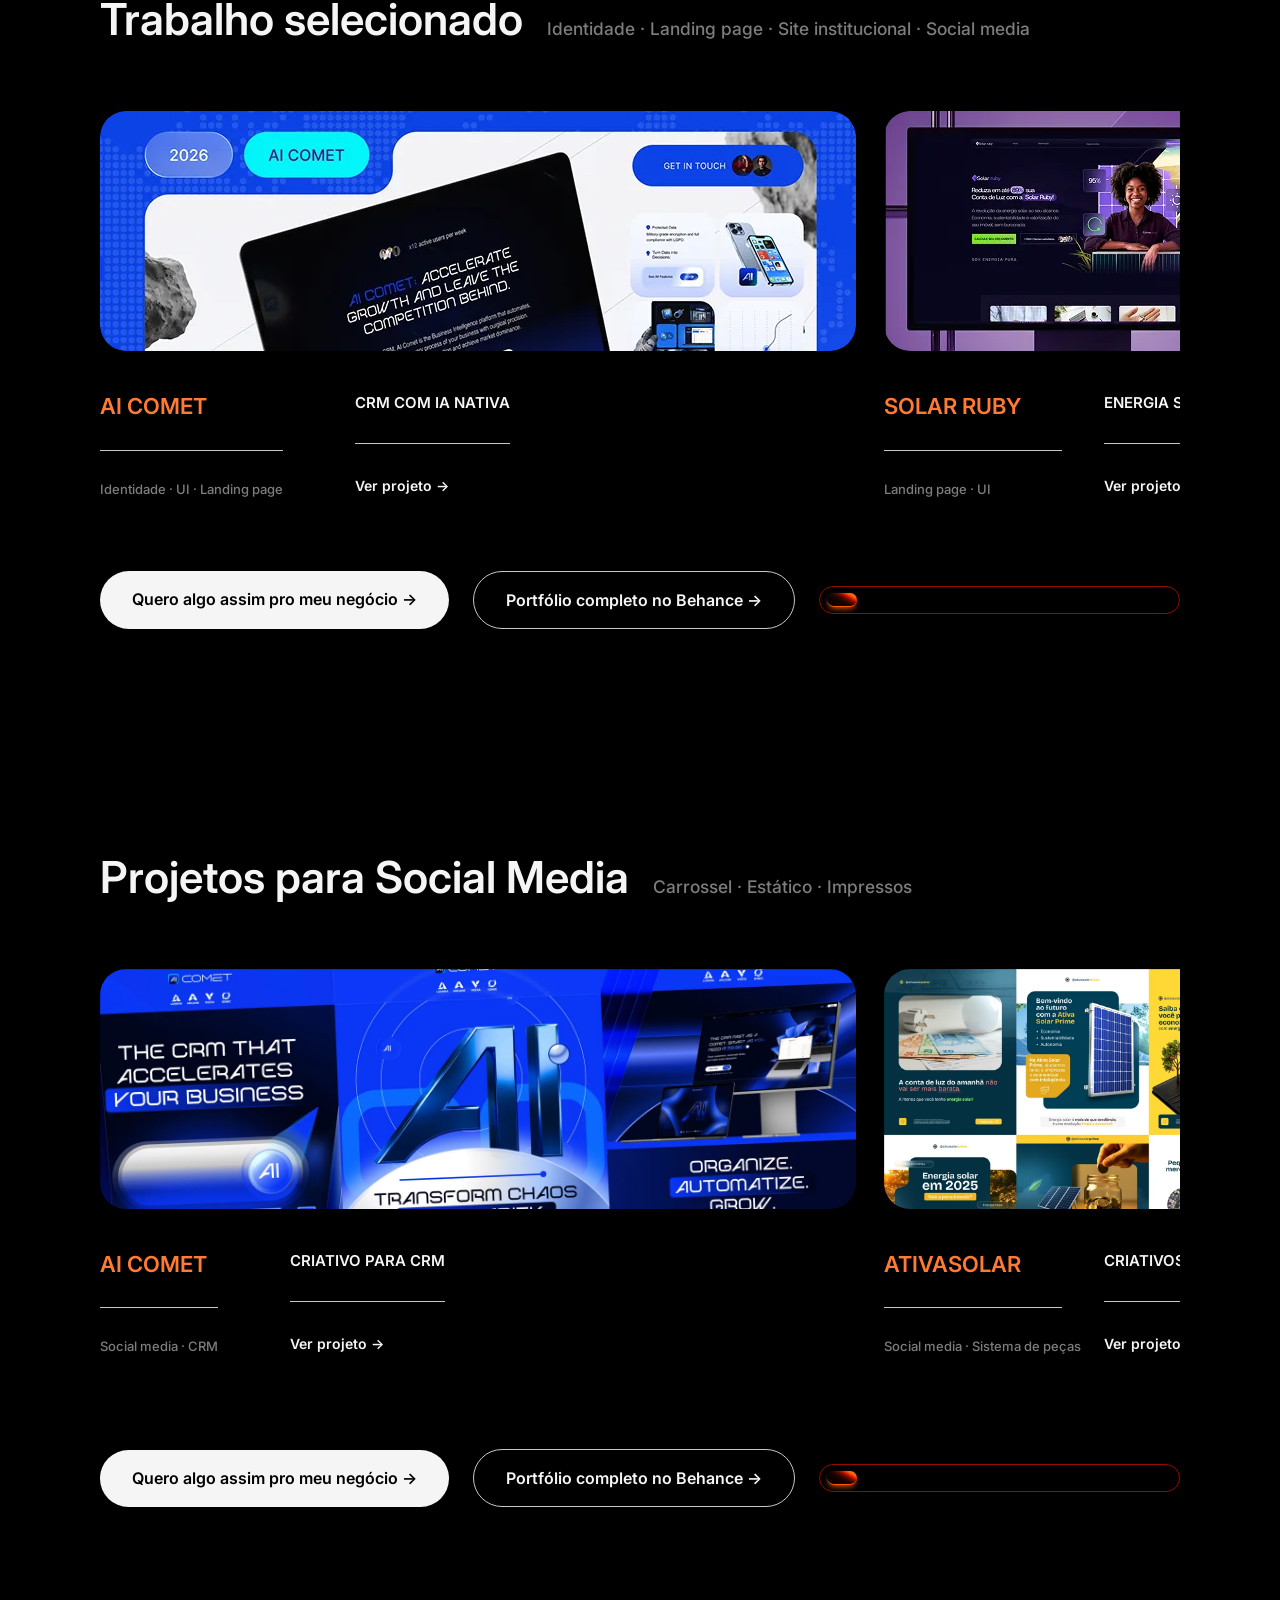
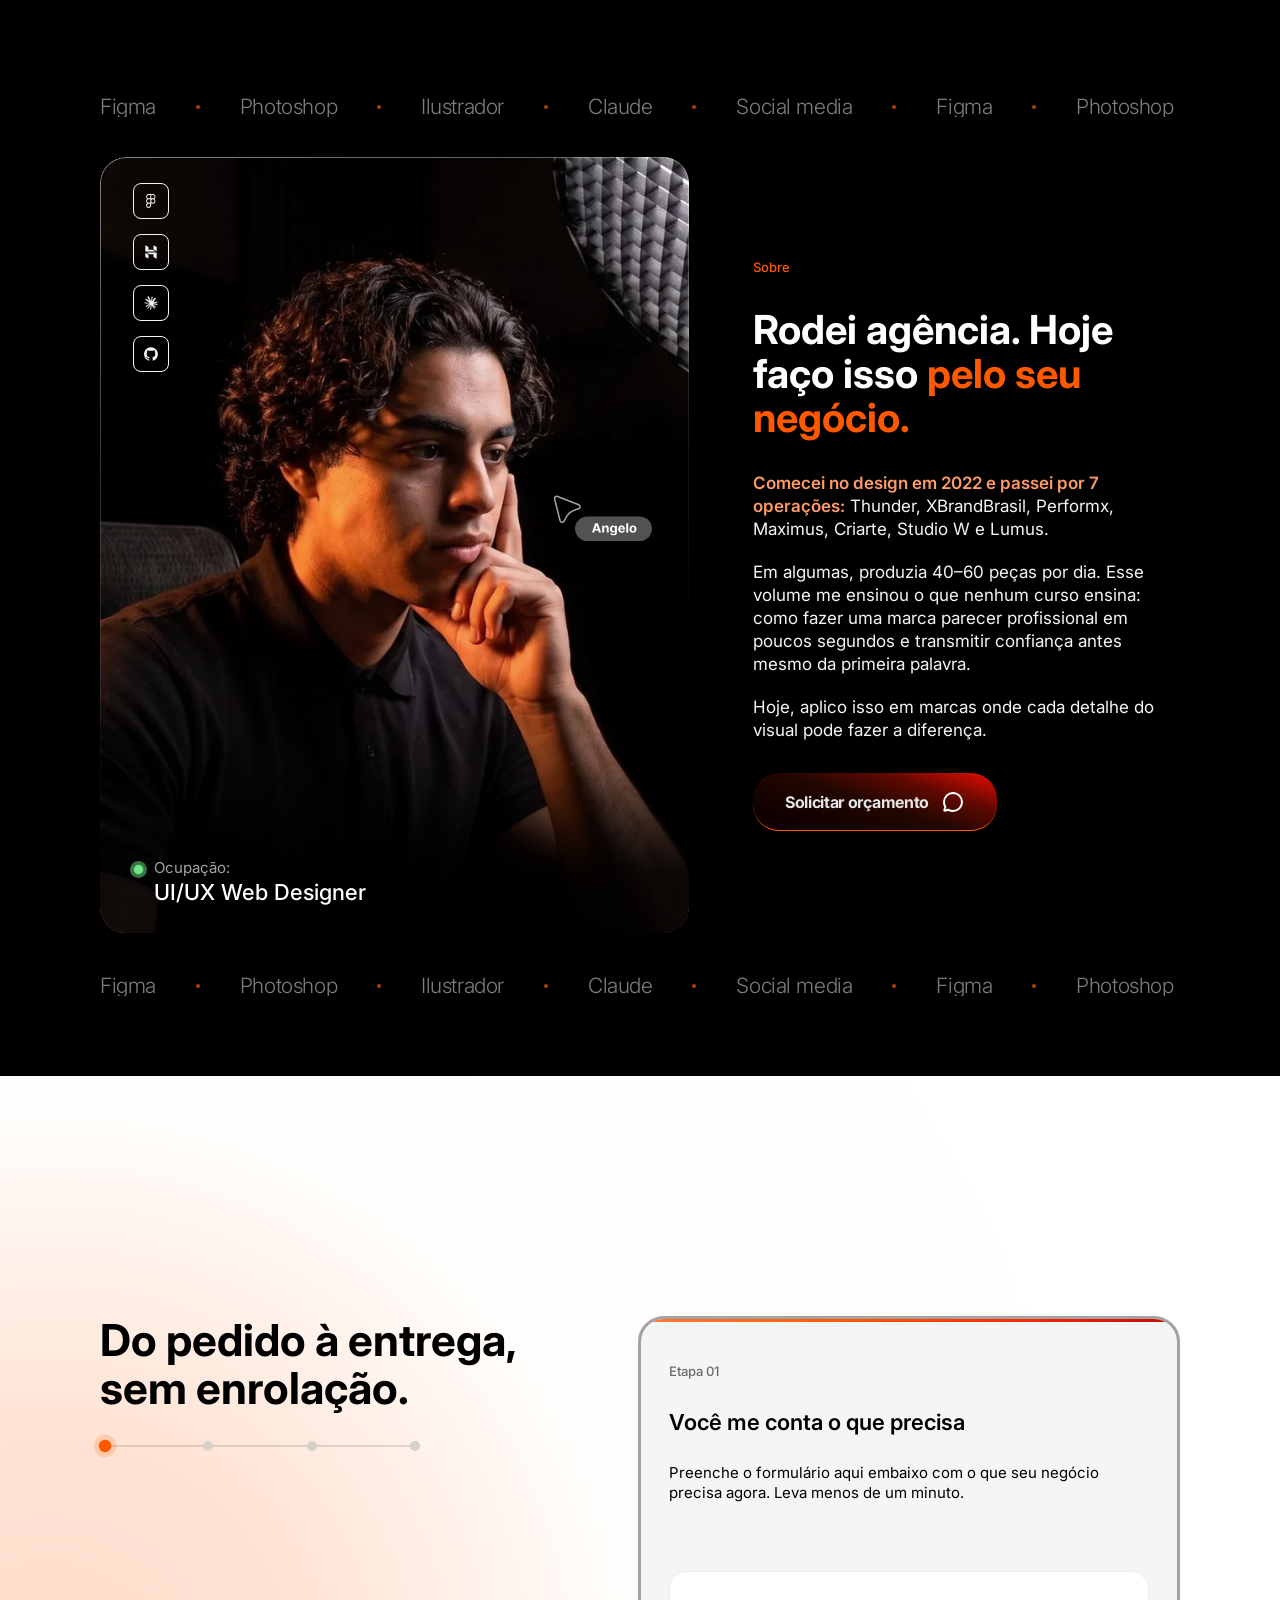
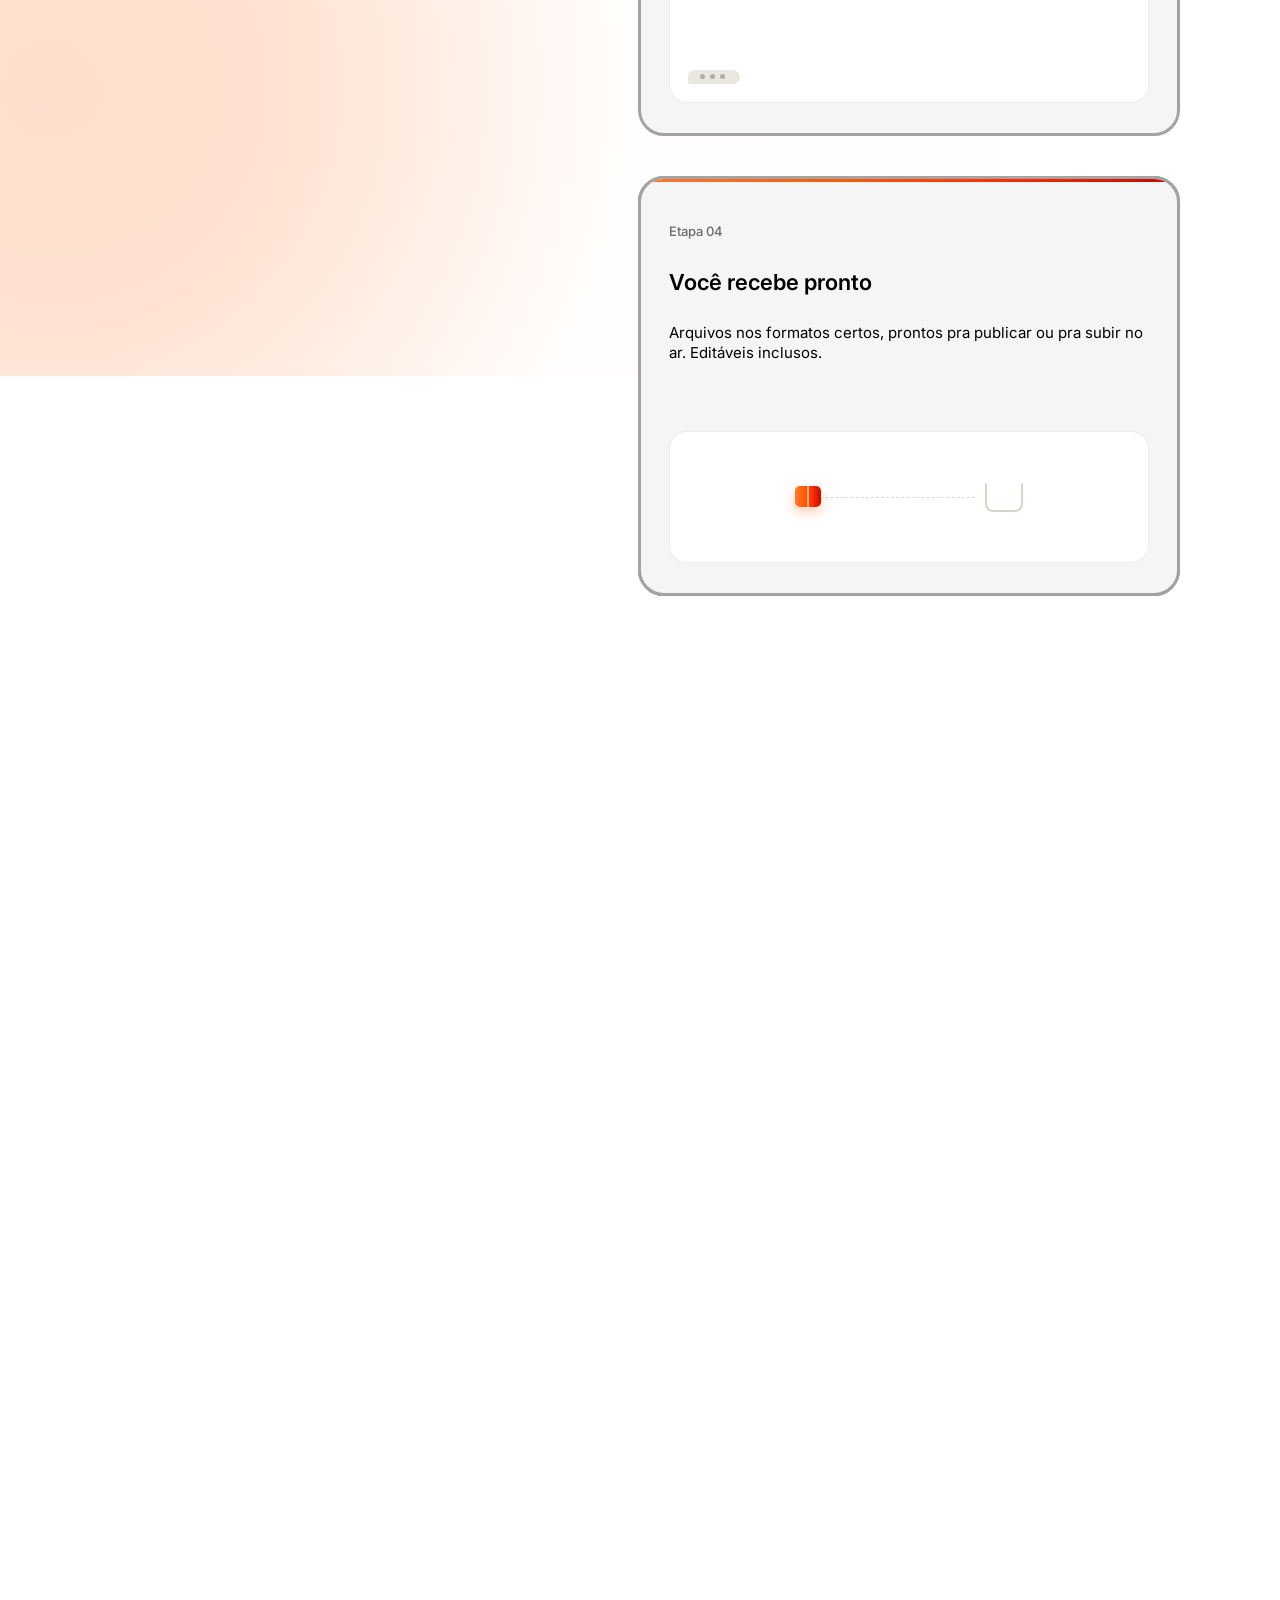
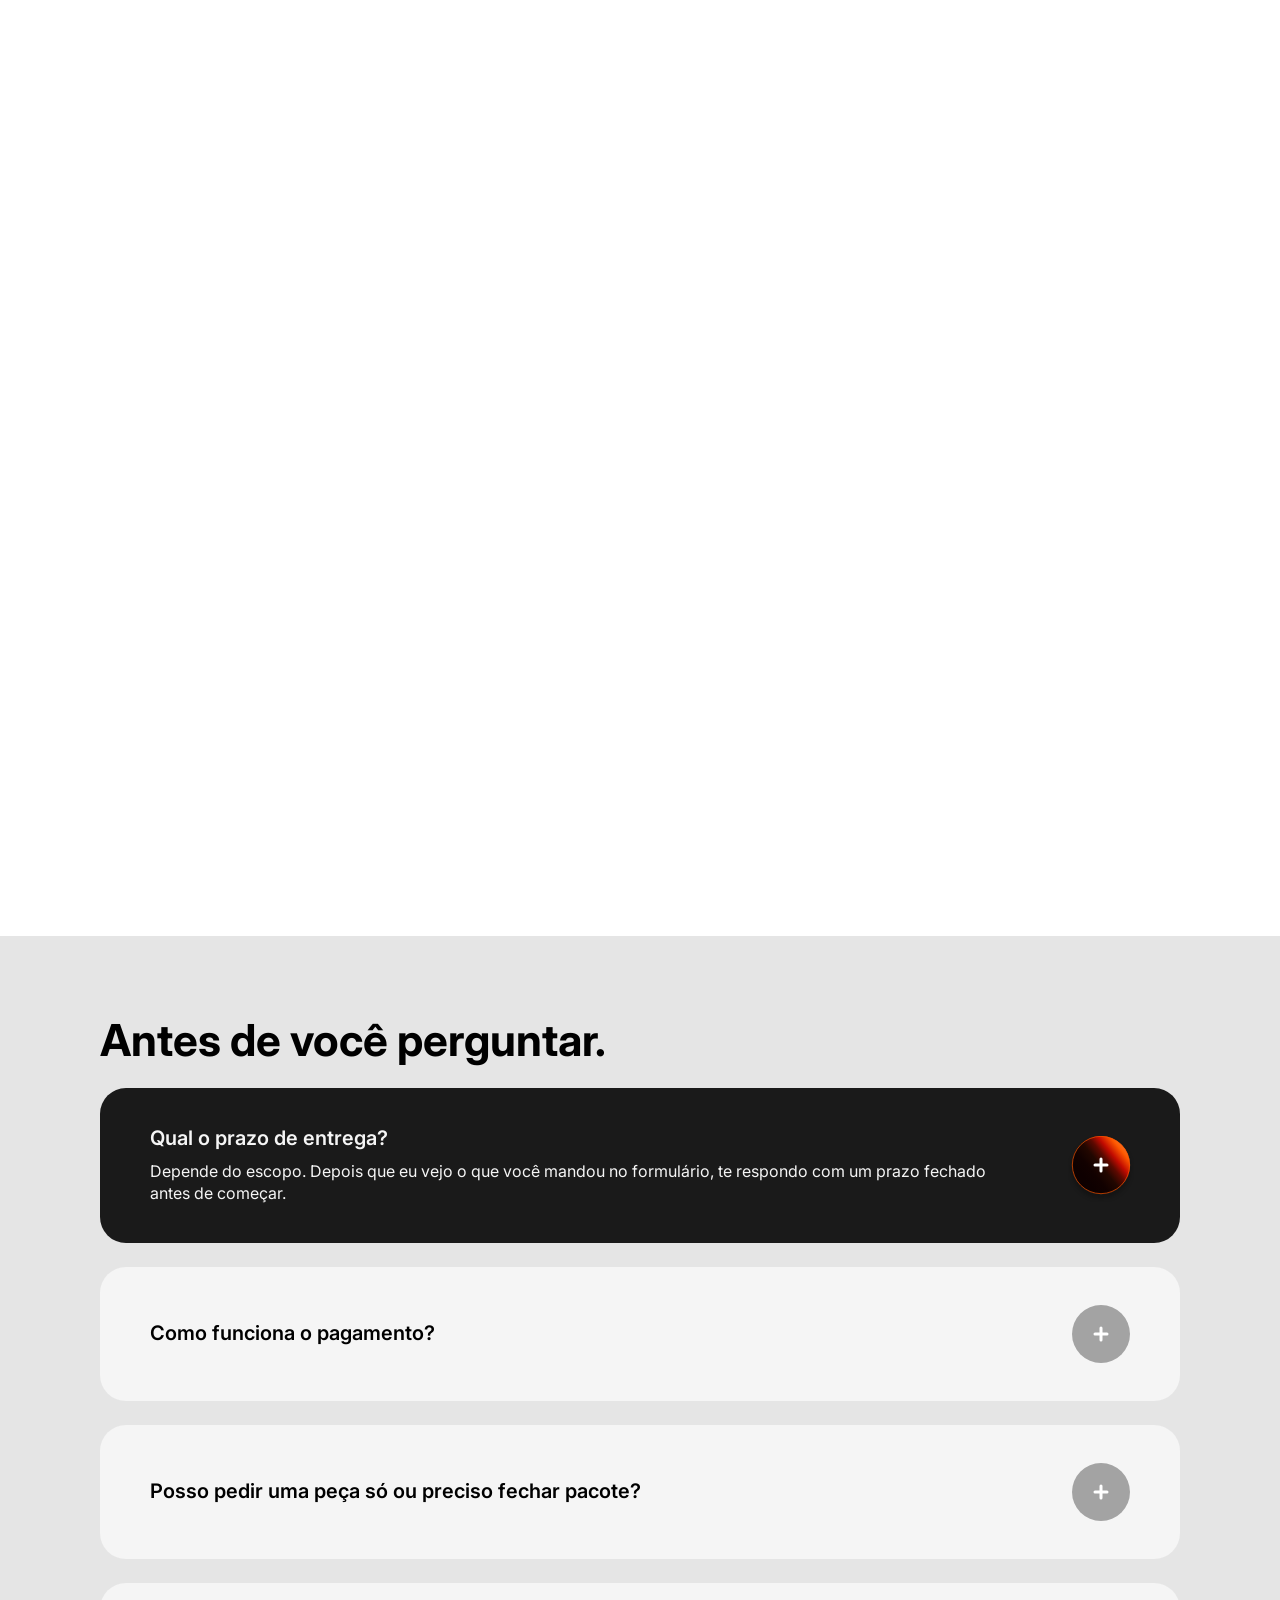
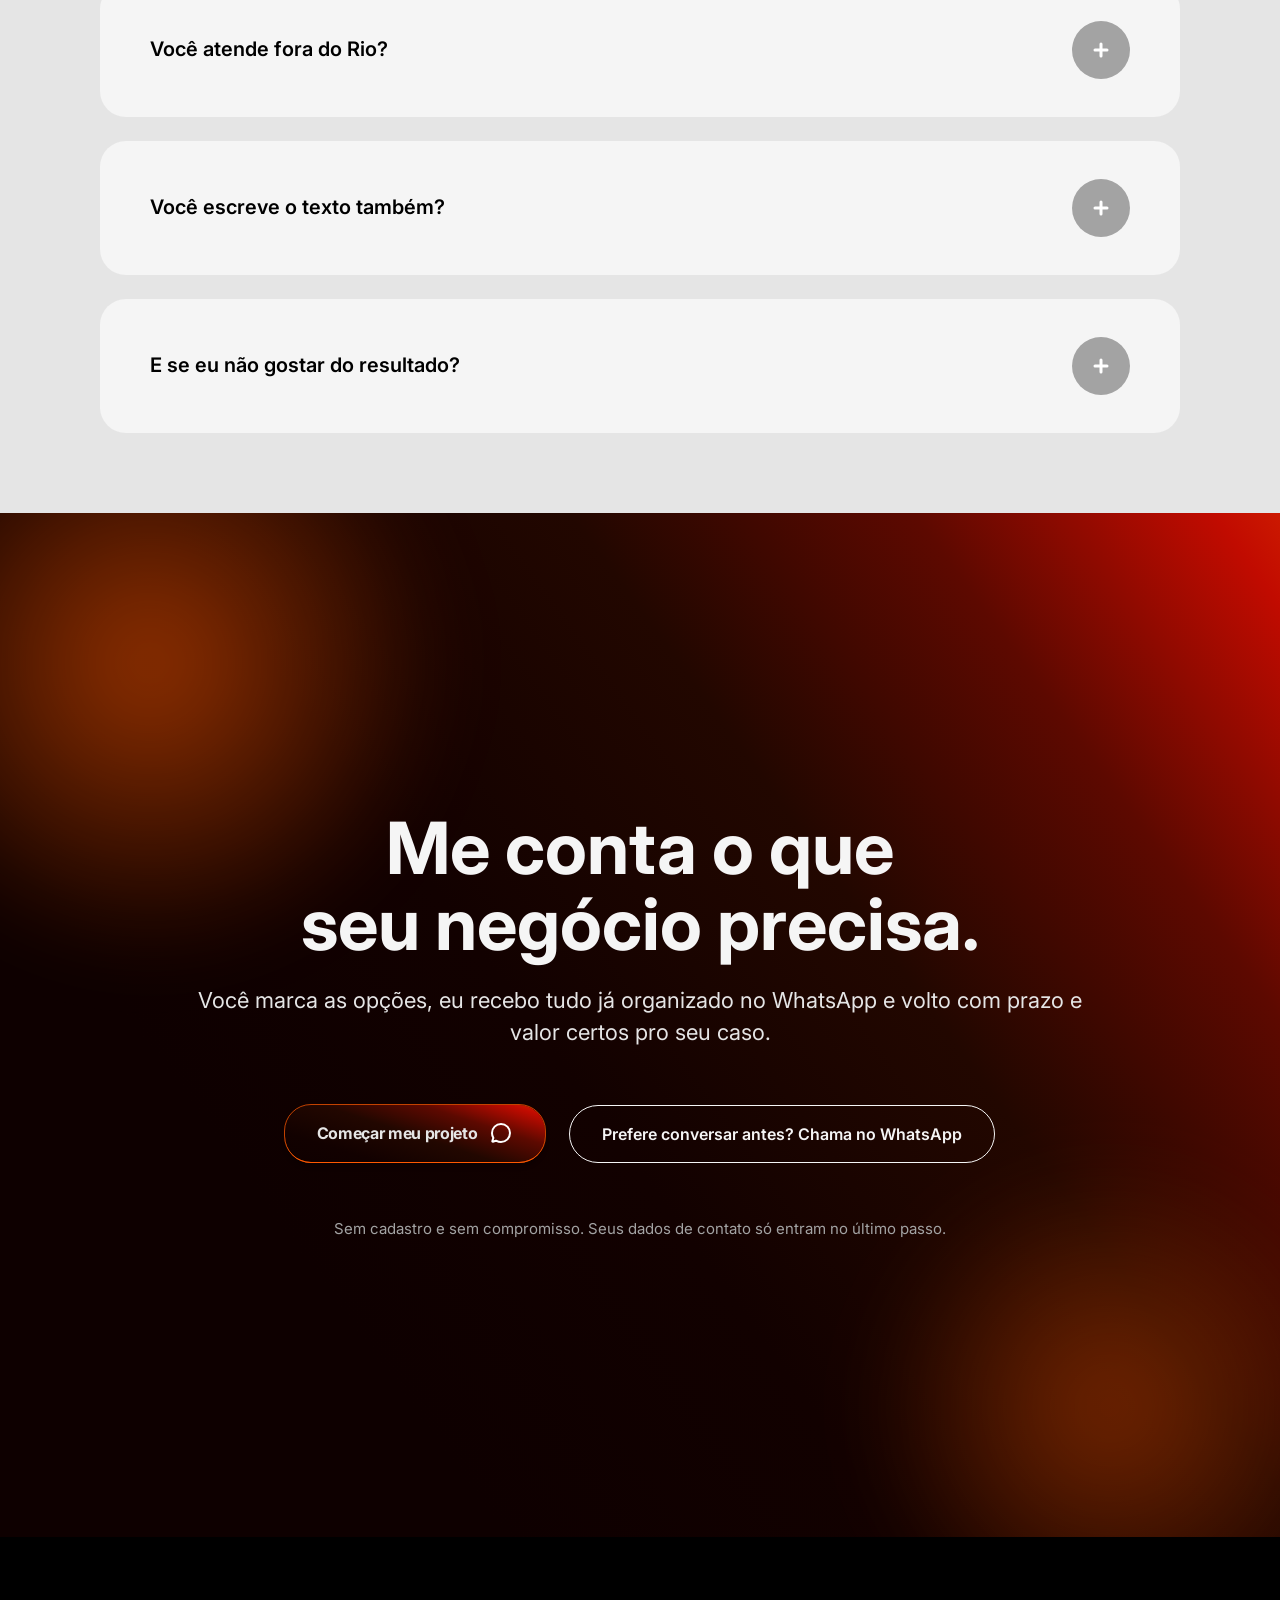
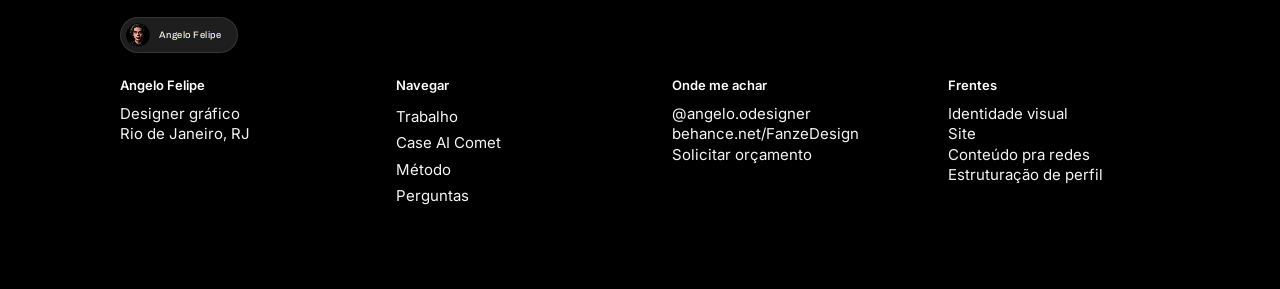
==== commit 94641db1: "Prepara o site pra Vercel: Web Analytics e cabeçalhos de segurança Web Analytics Entra pela integraç" ====
--- a/index.html
+++ b/index.html
@@ -3361,6 +3361,13 @@
 <script src="teste.site/assets/js/qualifica.js" defer></script>
 <link href="teste.site/assets/css/animacoes.css" rel="stylesheet">
 <script src="teste.site/assets/js/animacoes.js" defer></script>
+<!-- Vercel Web Analytics: versão pra HTML puro, sem o pacote npm (que exige
+     bundler). Só registra visitas com o site hospedado na Vercel e com o
+     Analytics ativado no painel do projeto. -->
+<script>
+  window.va = window.va || function () { (window.vaq = window.vaq || []).push(arguments); };
+</script>
+<script defer src="/_vercel/insights/script.js"></script>
 </head>
 <body>
 
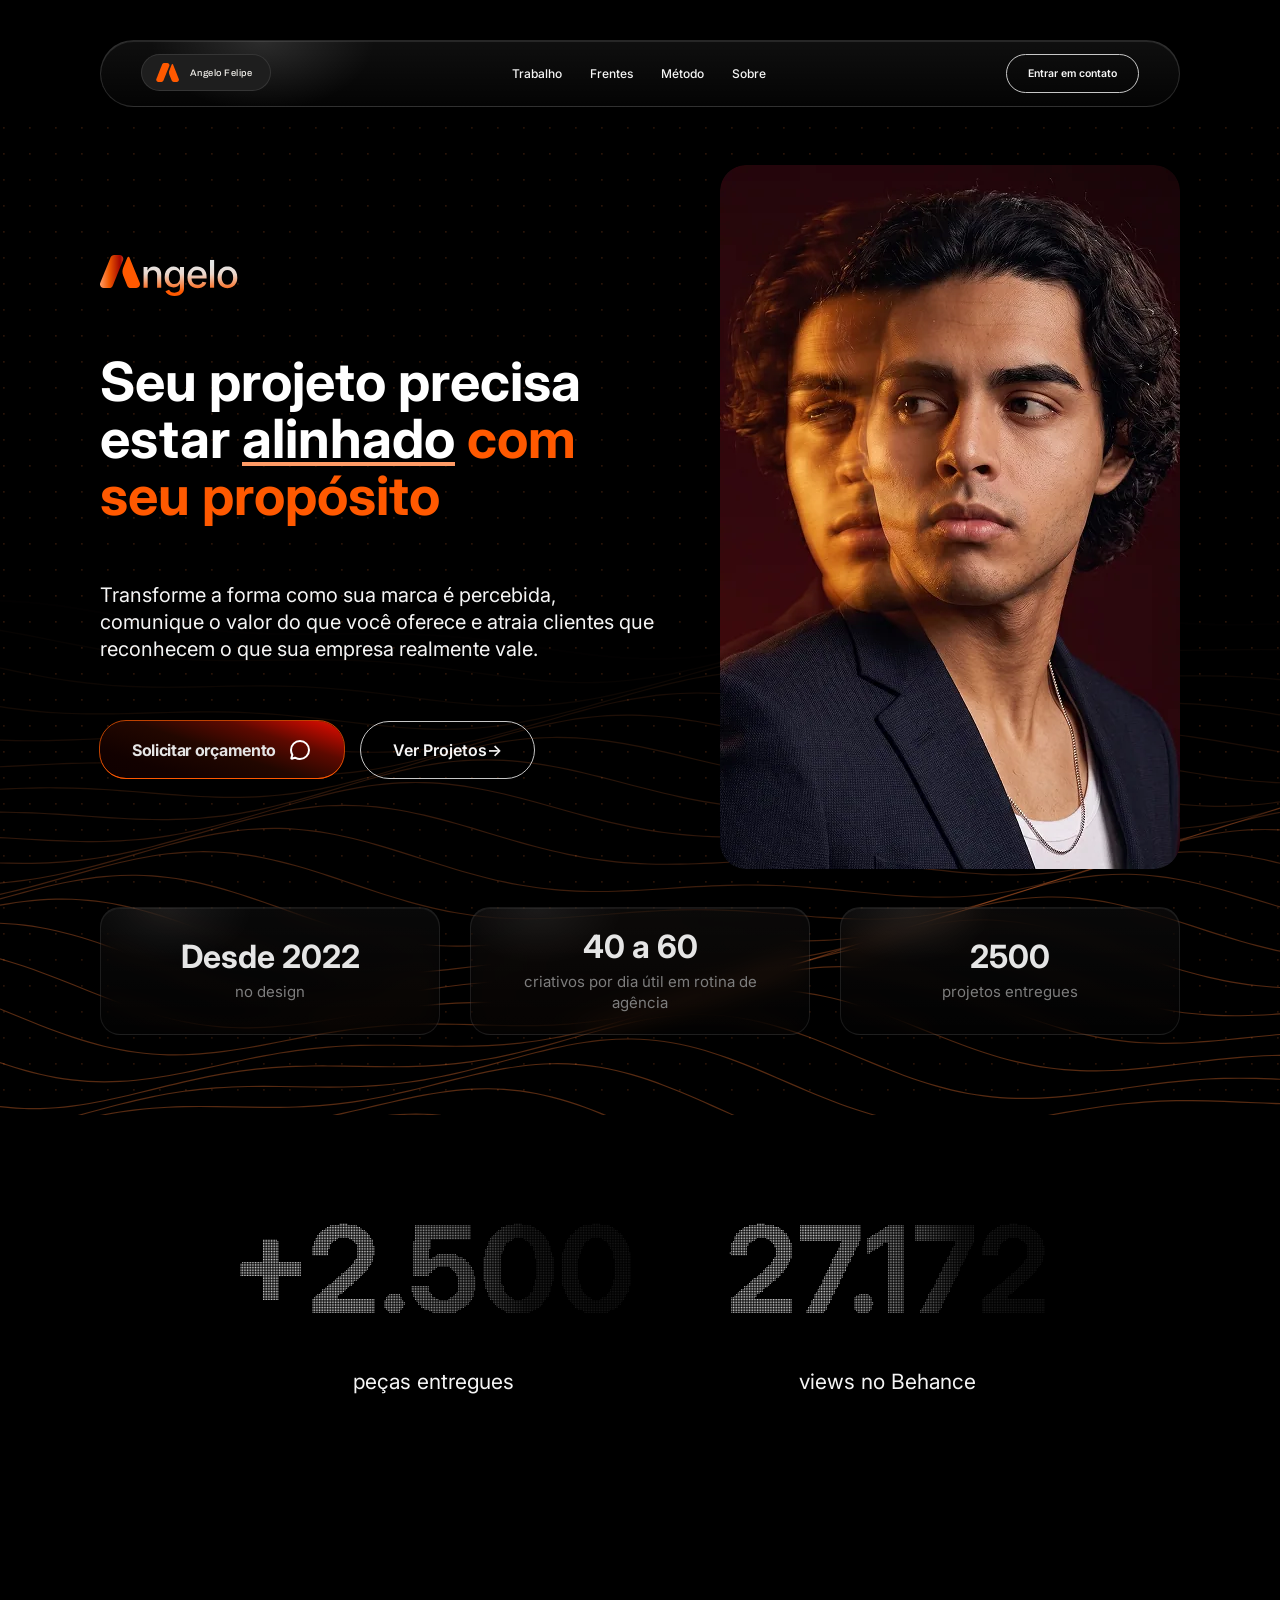
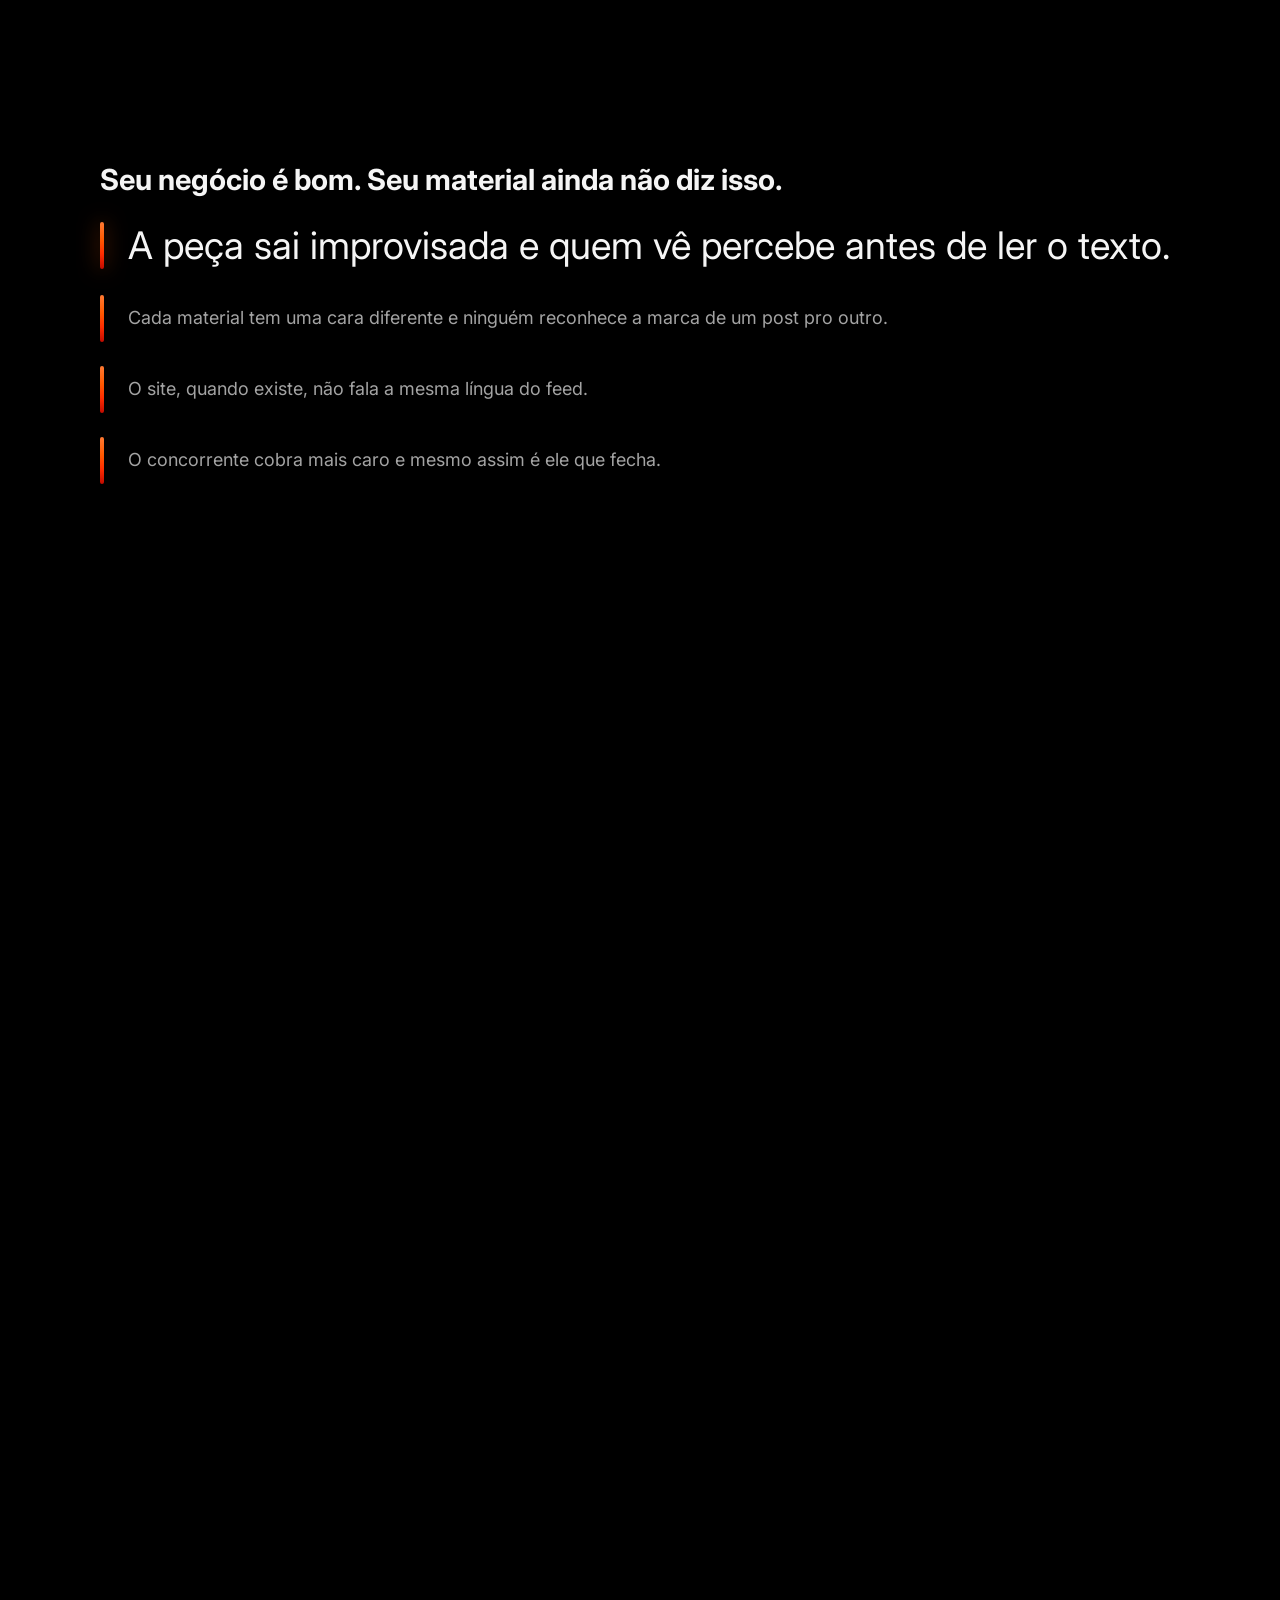
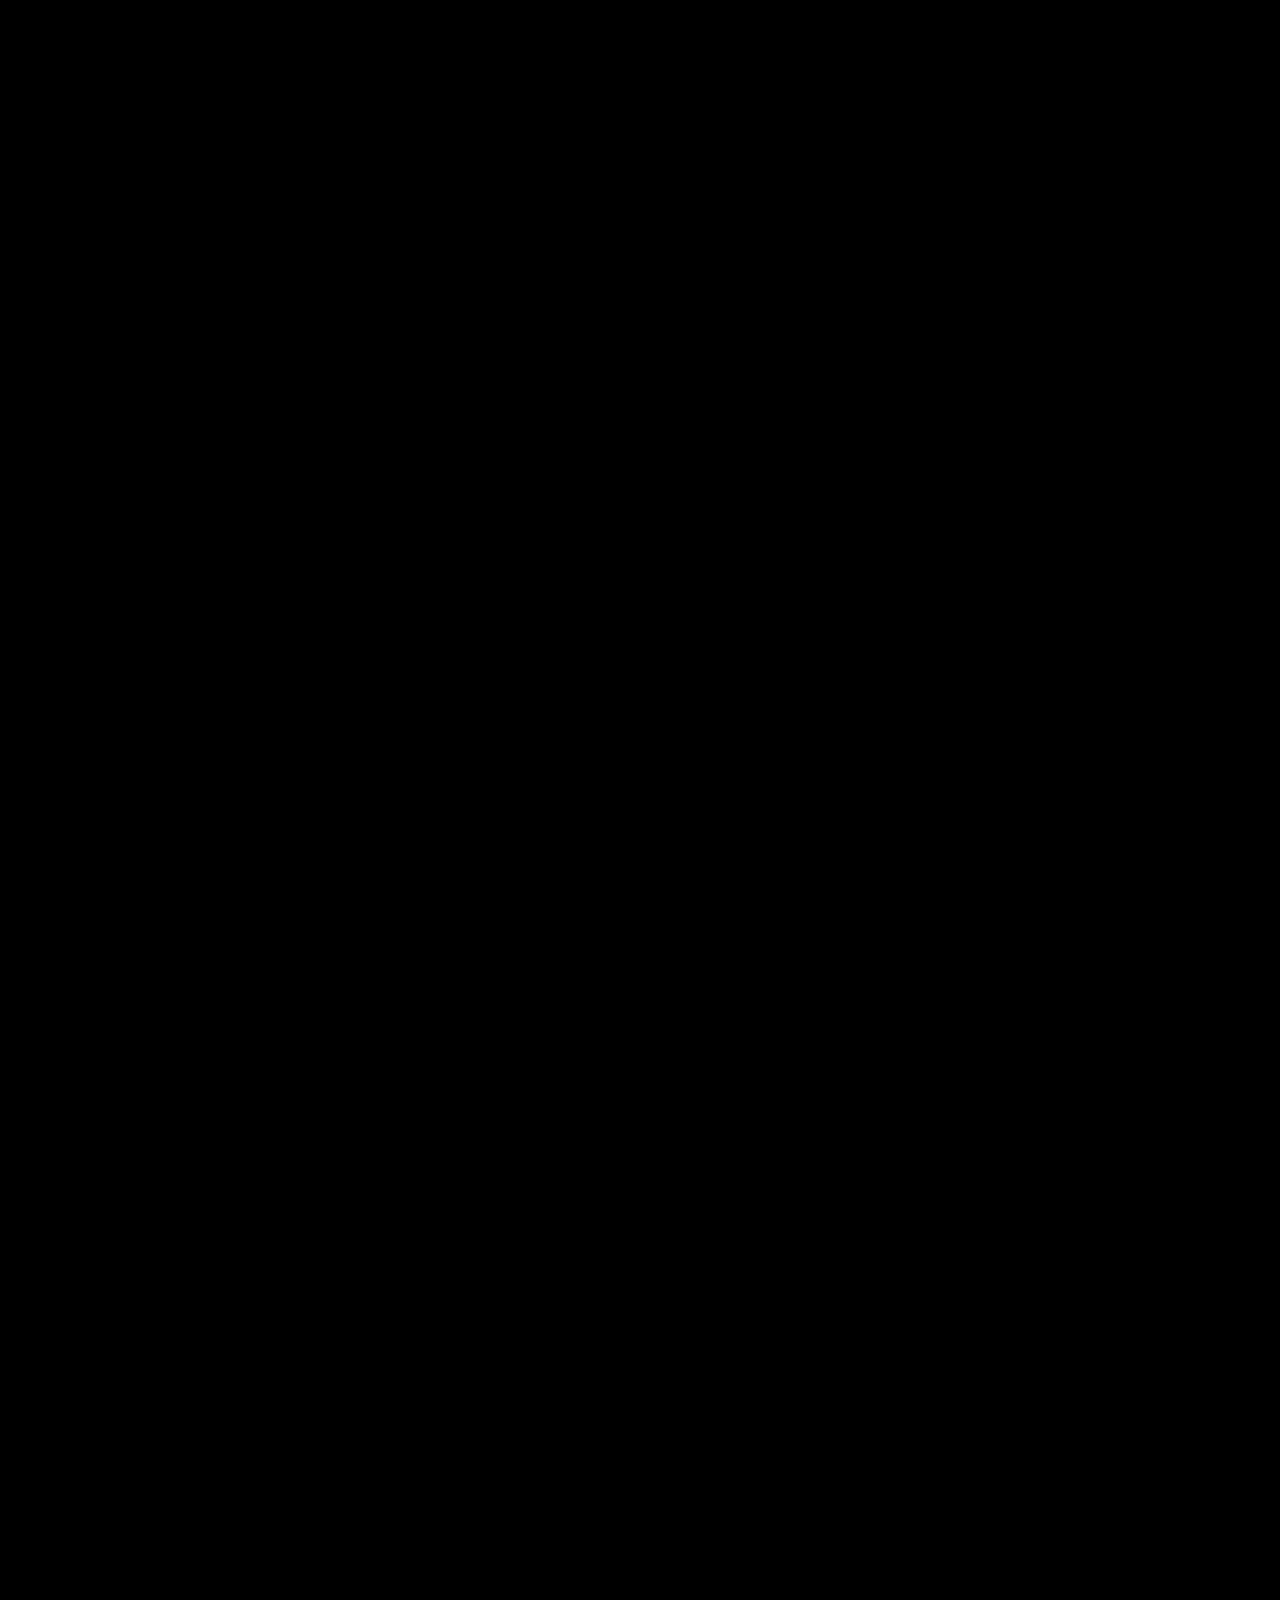
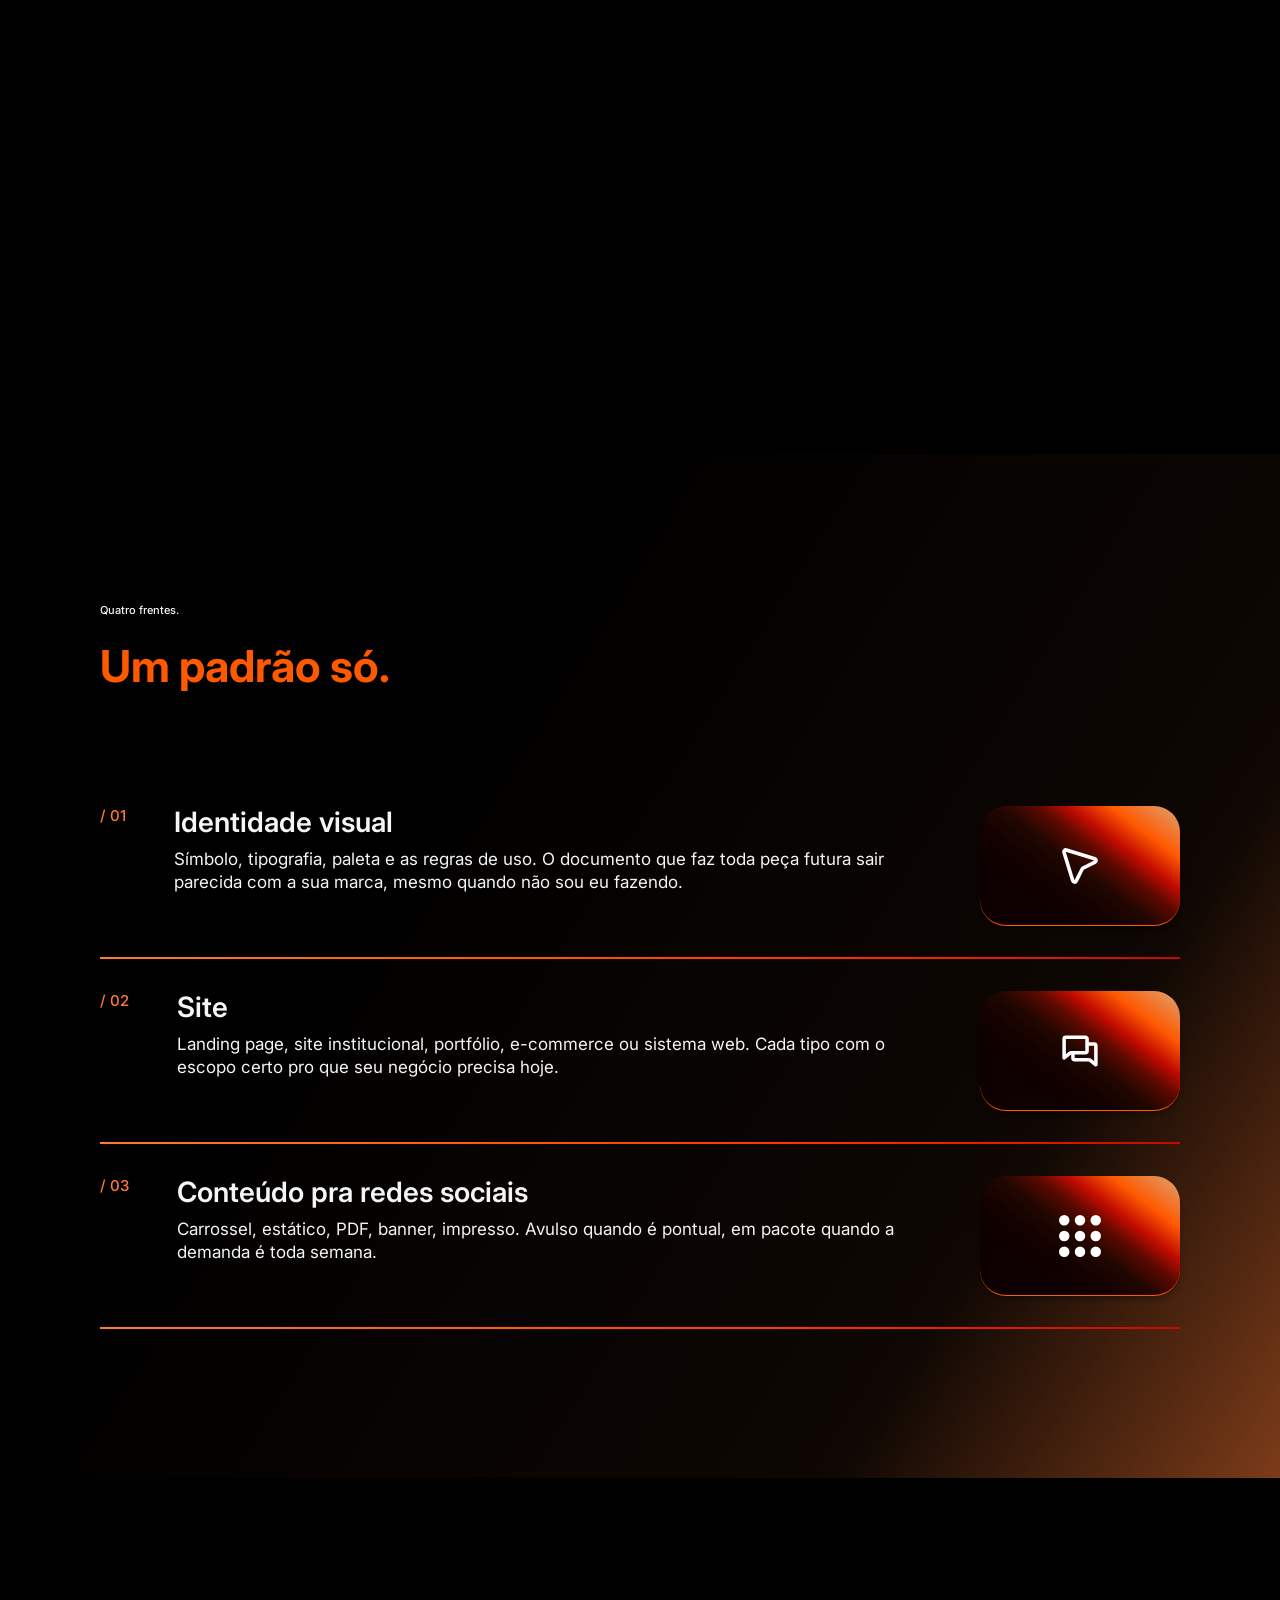
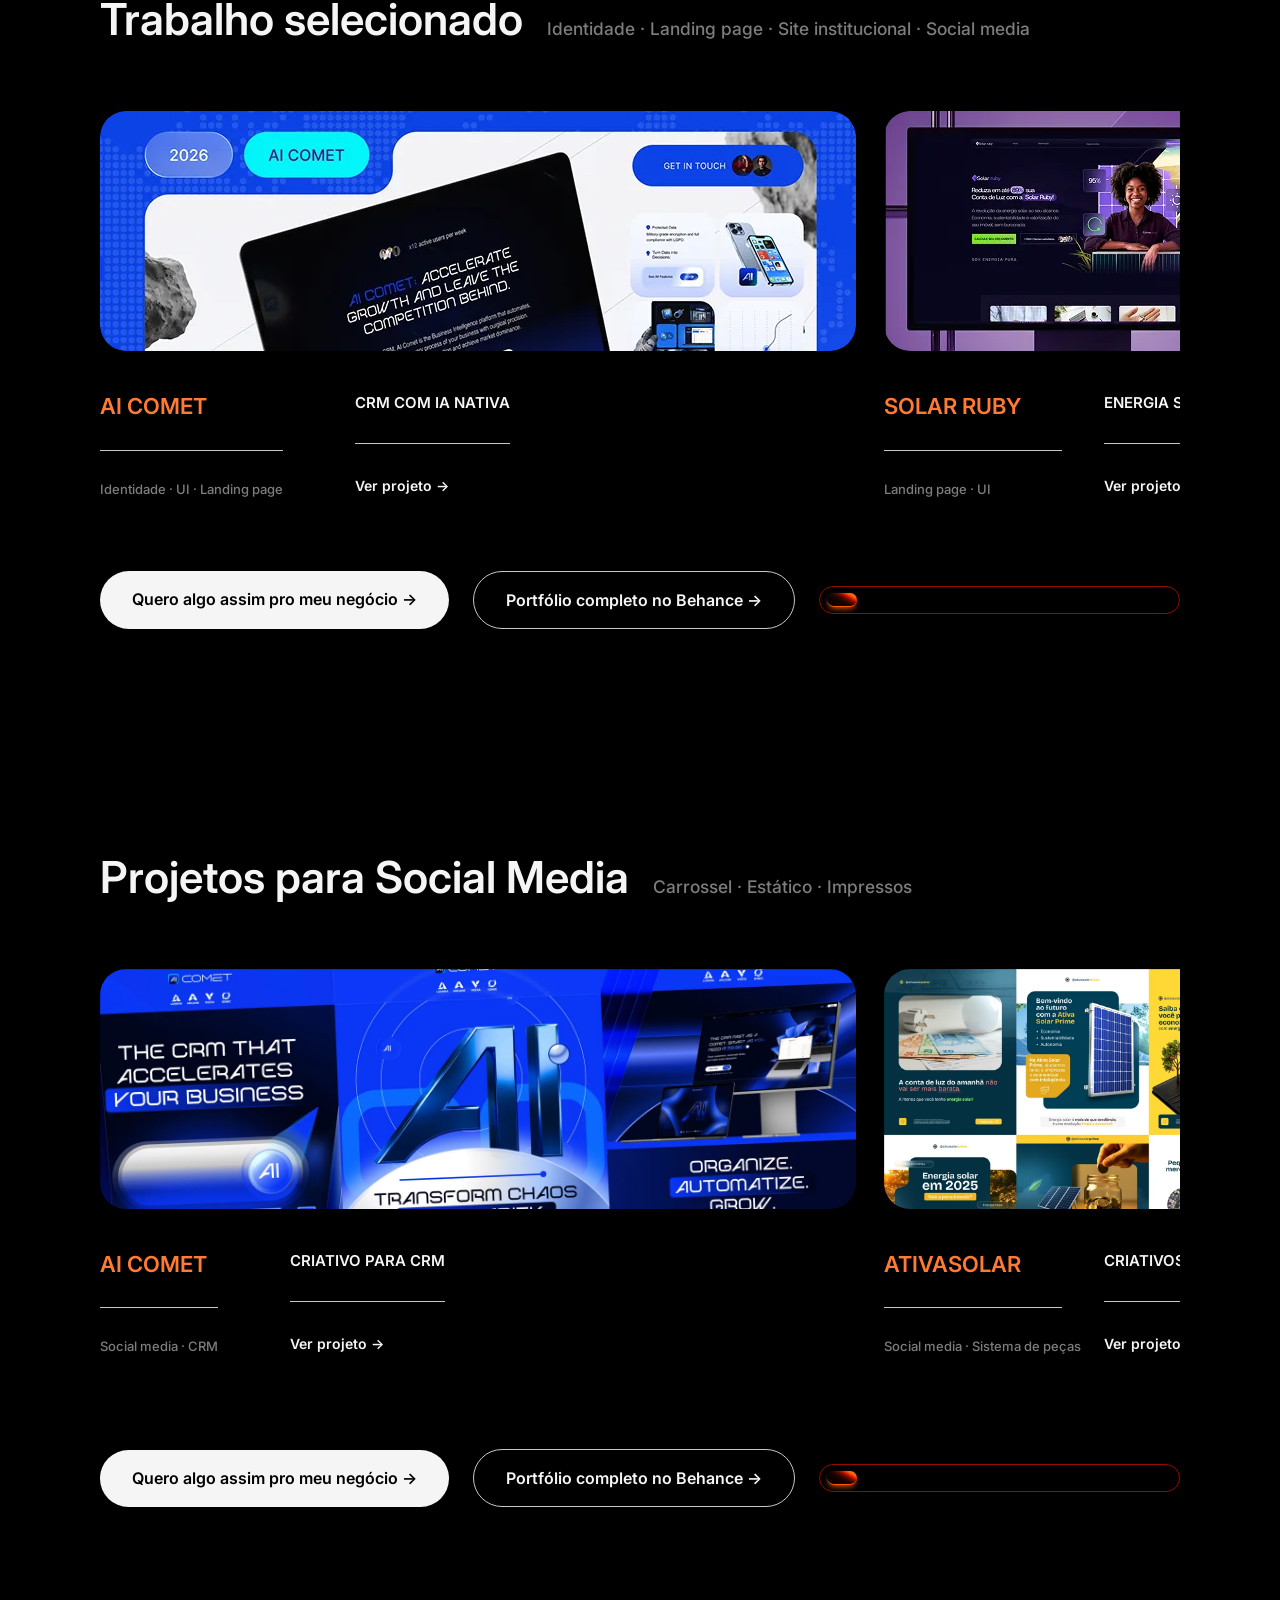
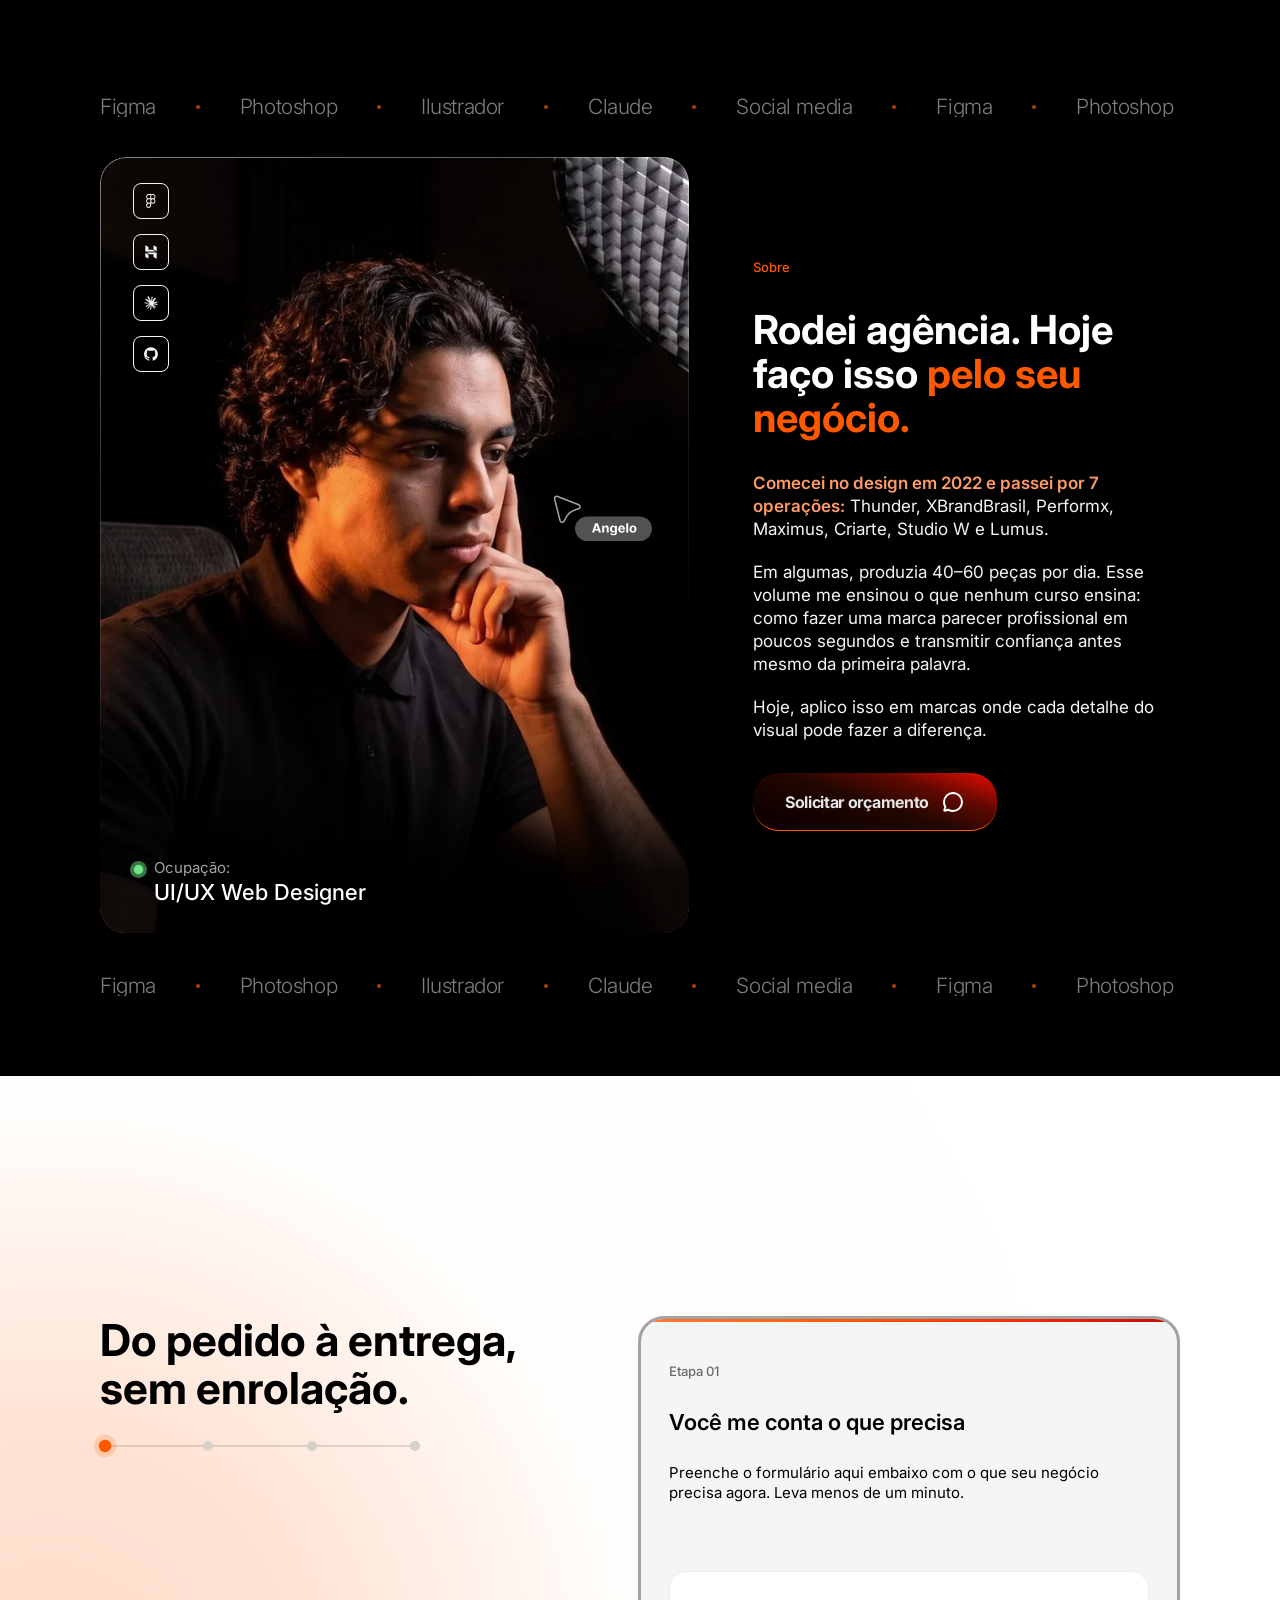
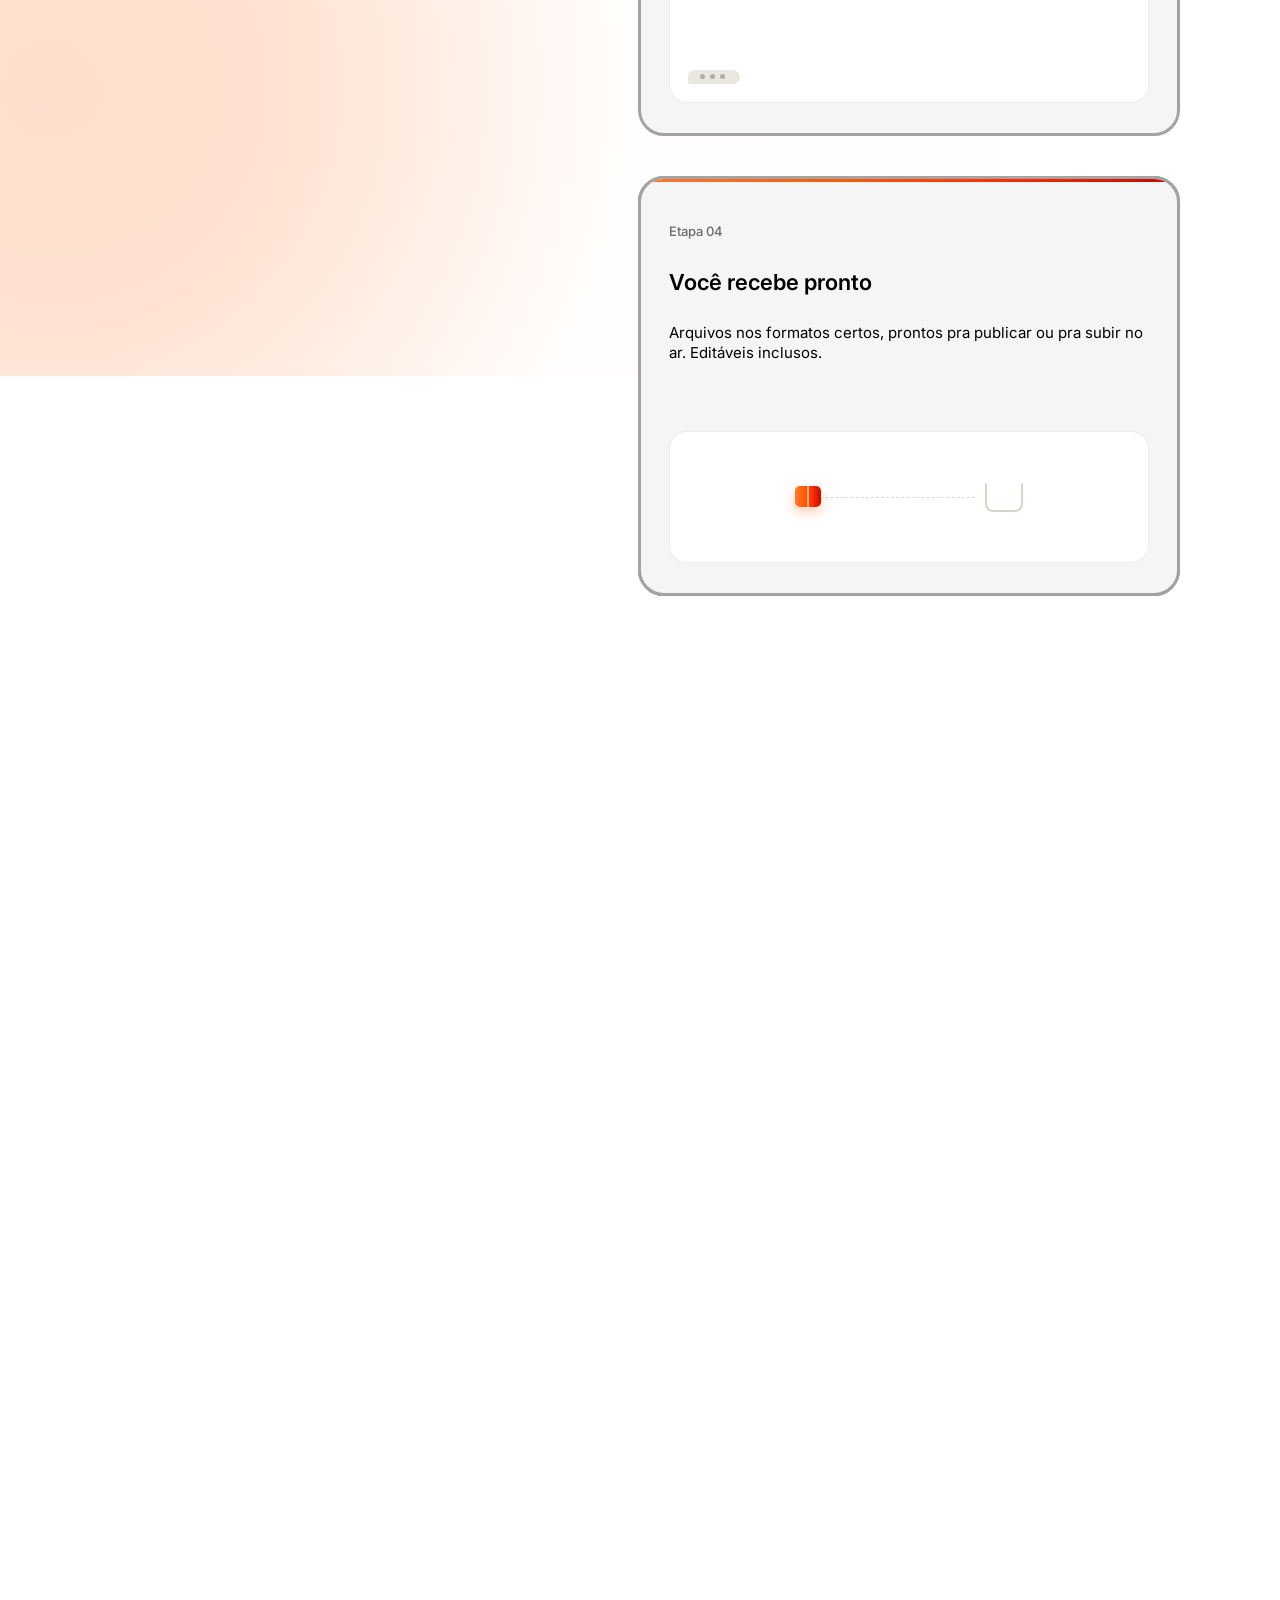
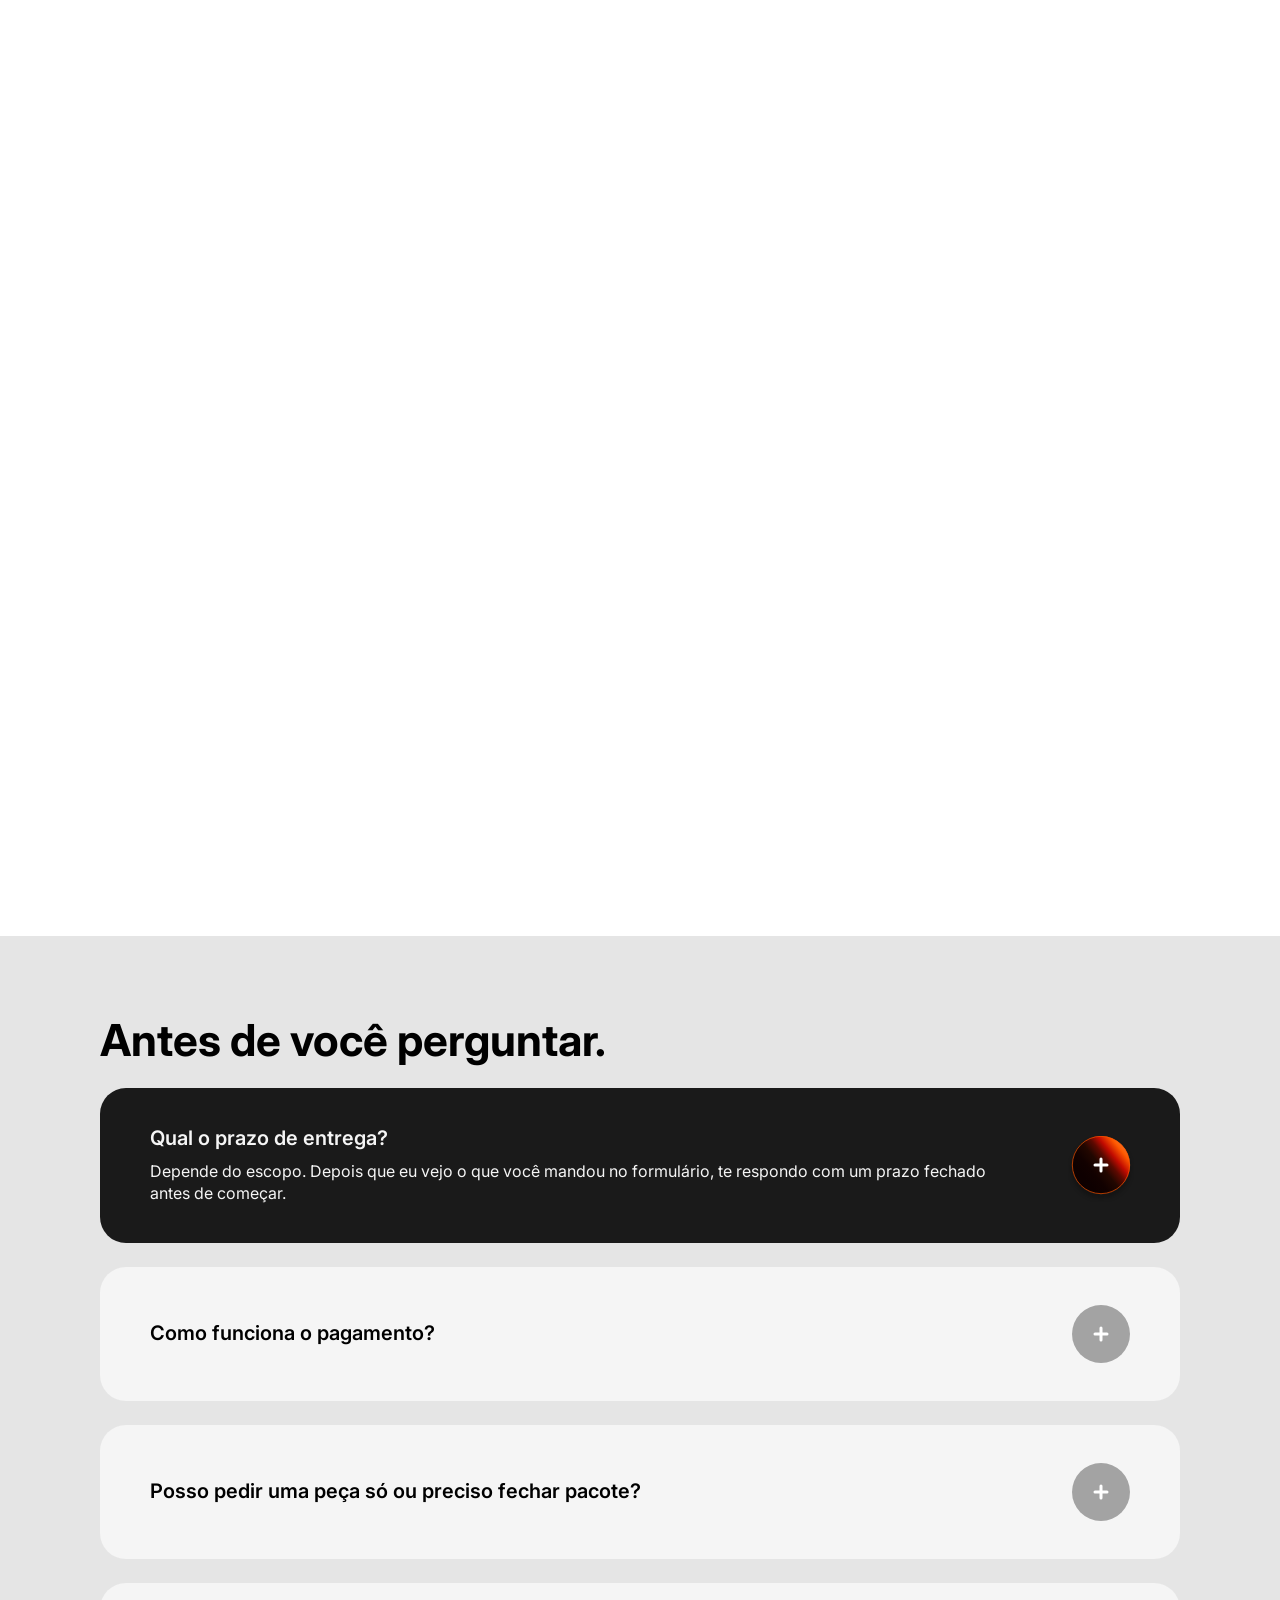
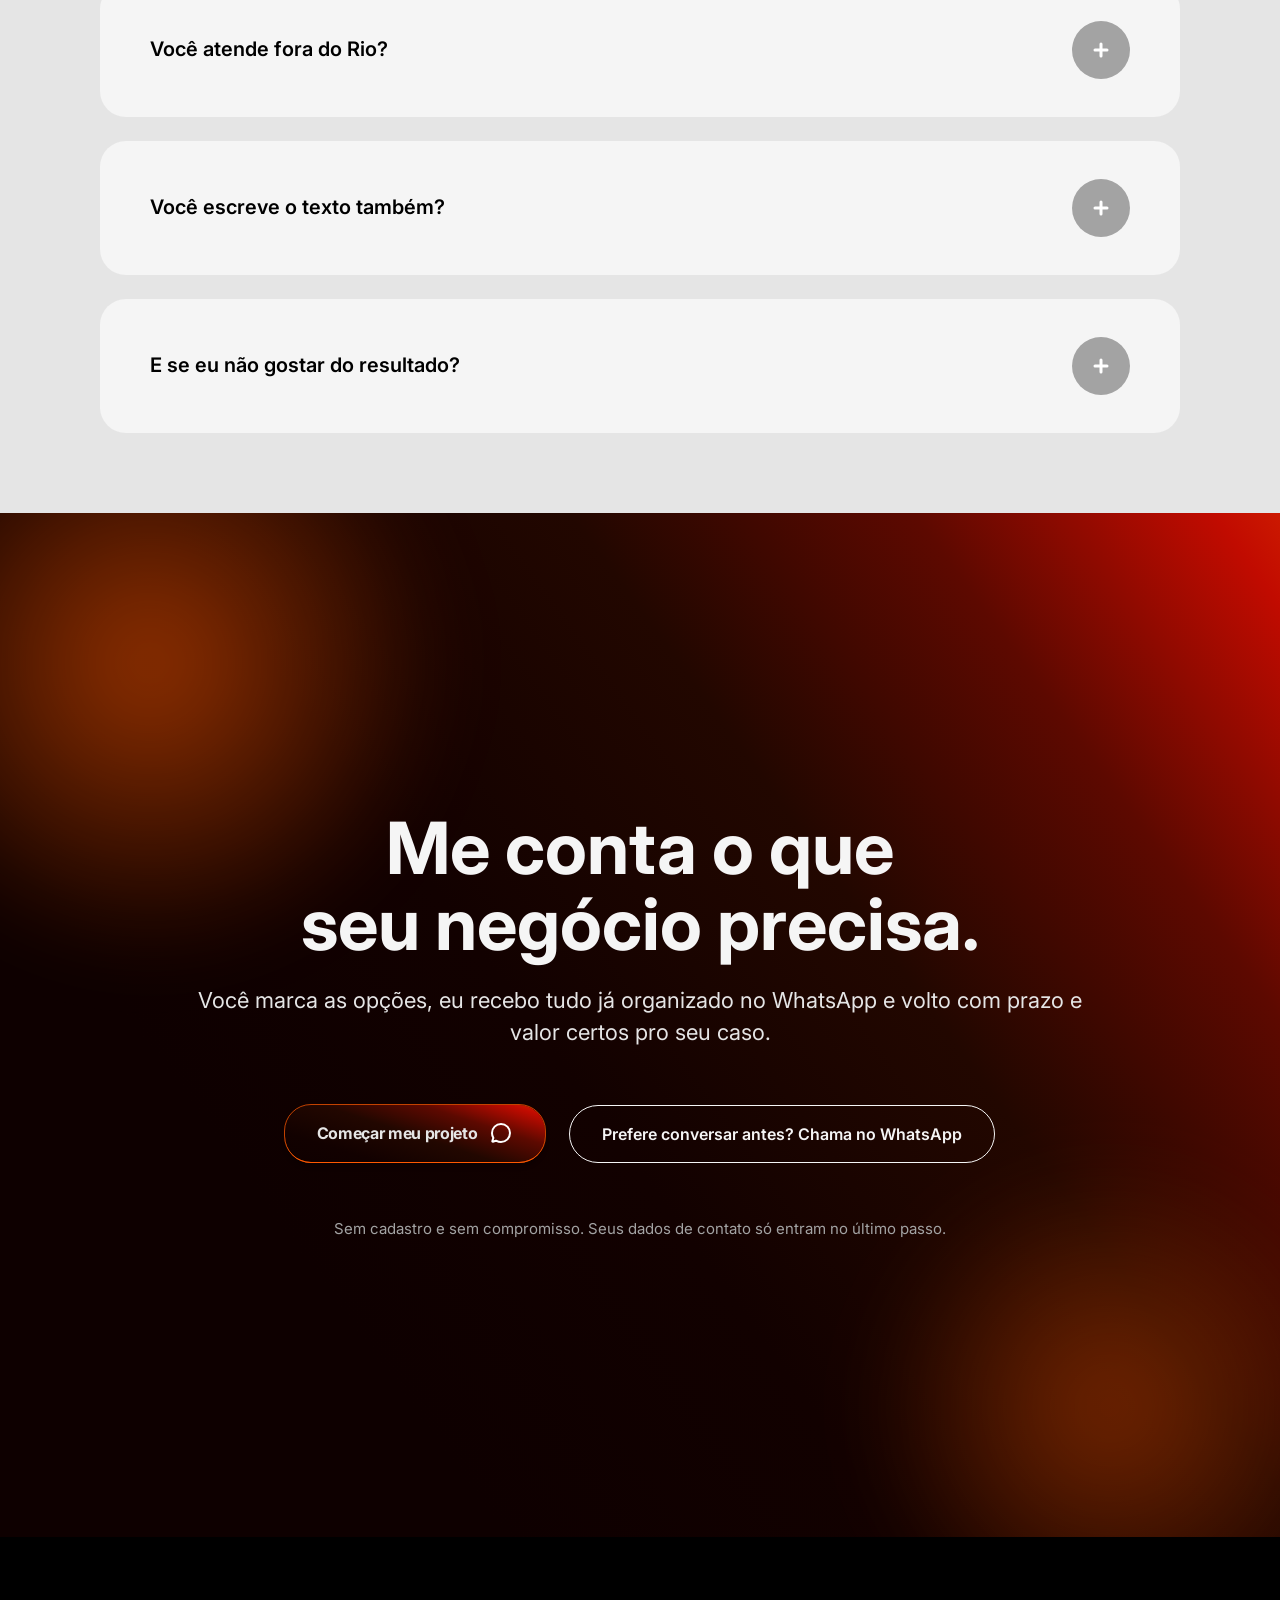
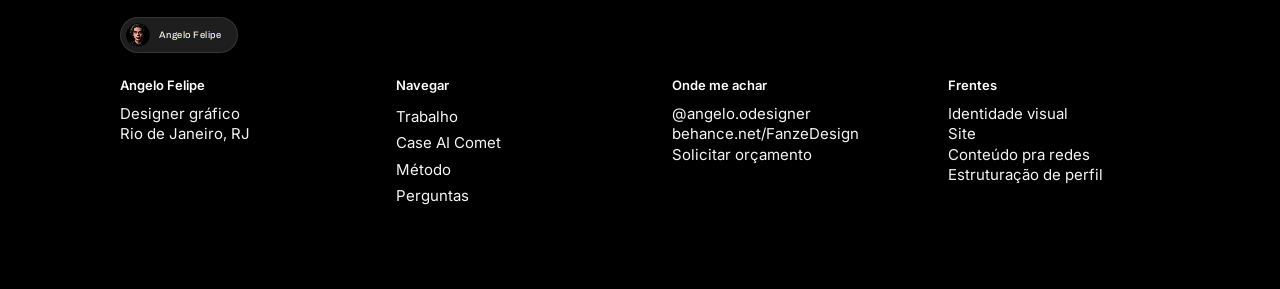
==== commit 07a2ce20: "Adiciona o favicon Gerado a partir do icone-a.svg (o quadrado laranja com o "A" do logotipo), em trê" ====
--- a/index.html
+++ b/index.html
@@ -4,6 +4,13 @@
 <meta charset="UTF-8">
 <meta name="viewport" content="width=device-width, initial-scale=1.0">
 <meta name="description" content="Designer gráfico no Rio de Janeiro. Identidade visual, sites e conteúdo para redes sociais que fazem sua marca parecer tão profissional quanto ela é.">
+<!-- favicon: o .ico cobre navegador antigo e quem pede /favicon.ico direto;
+     o .svg fica nítido em qualquer densidade; o apple-touch-icon é o atalho
+     na tela inicial do iPhone (quadrado cheio, o iOS arredonda sozinho) -->
+<link rel="icon" href="favicon.ico" sizes="32x32">
+<link rel="icon" href="favicon.svg" type="image/svg+xml">
+<link rel="apple-touch-icon" href="apple-touch-icon.png">
+<meta name="theme-color" content="#000000">
 <title>Angelo Felipe — Design</title>
 <link rel="preconnect" href="https://fonts.googleapis.com">
 <link rel="preconnect" href="https://fonts.gstatic.com" crossorigin>
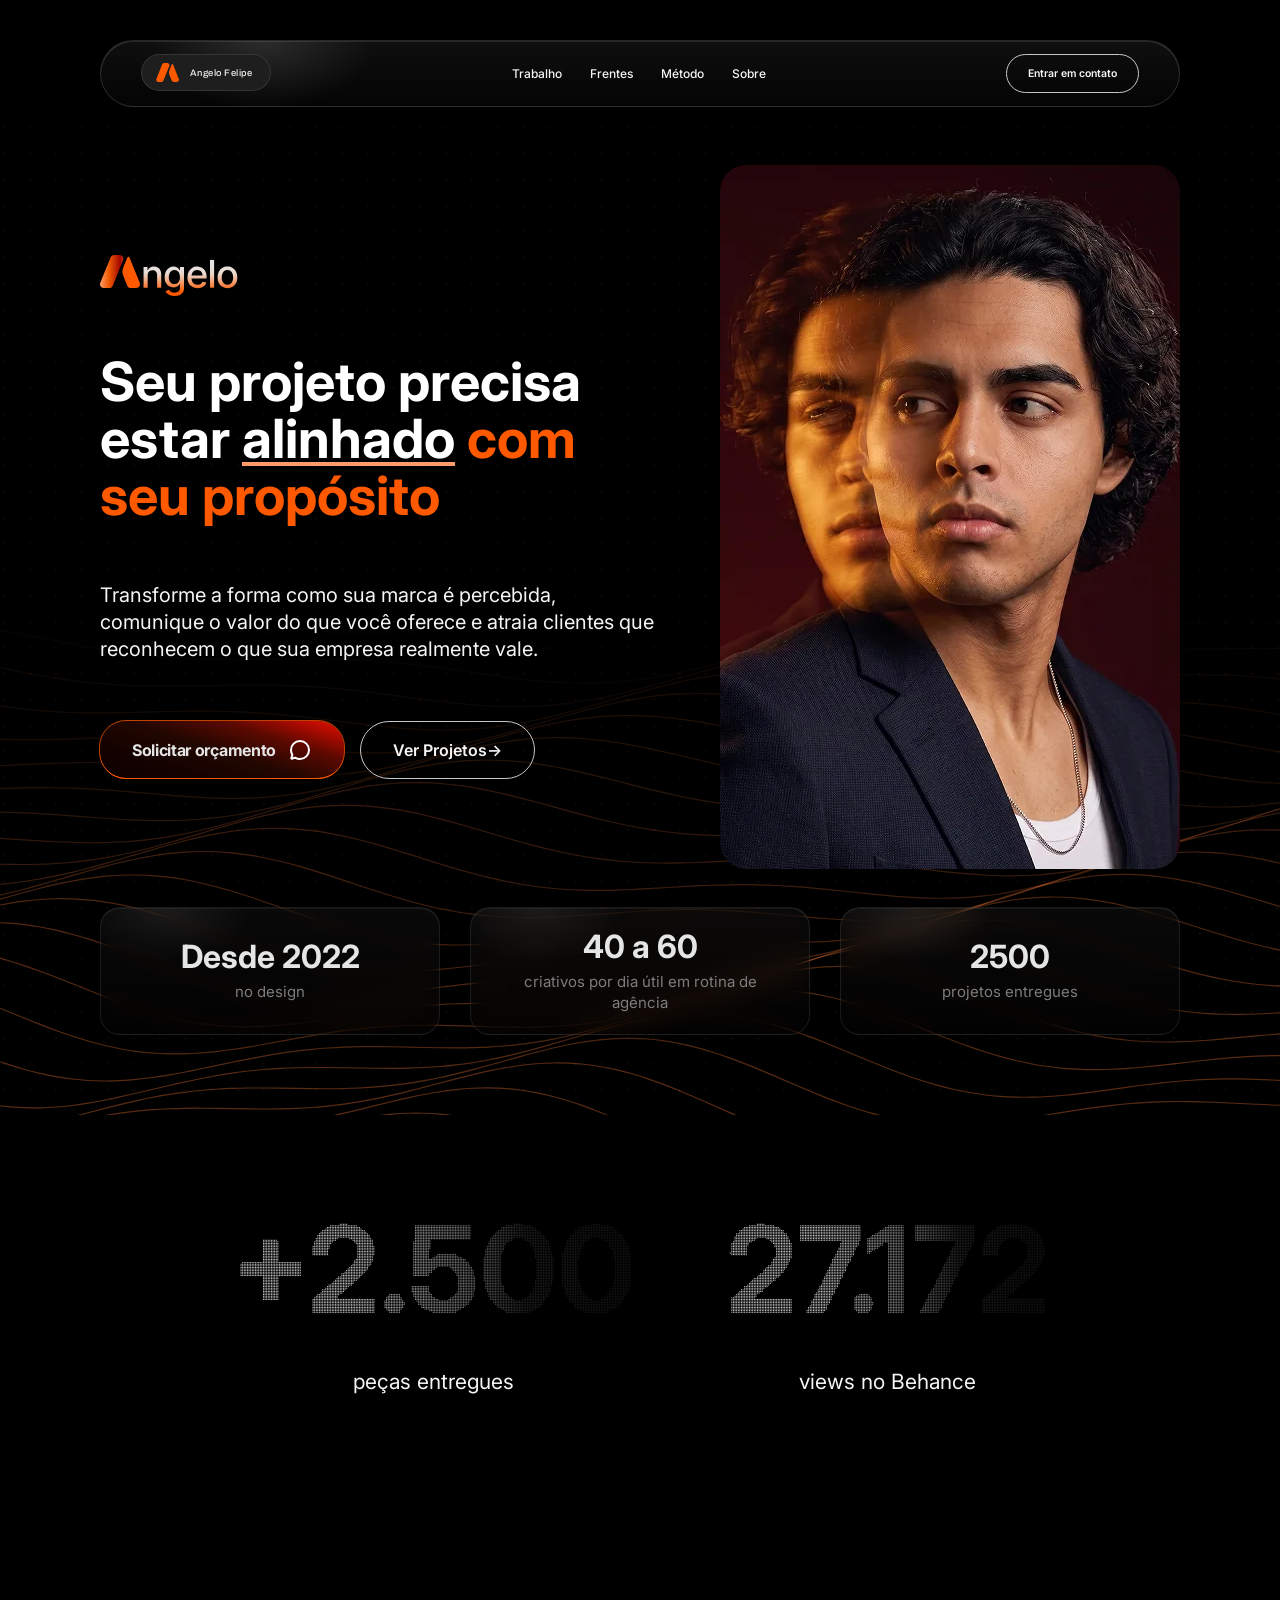
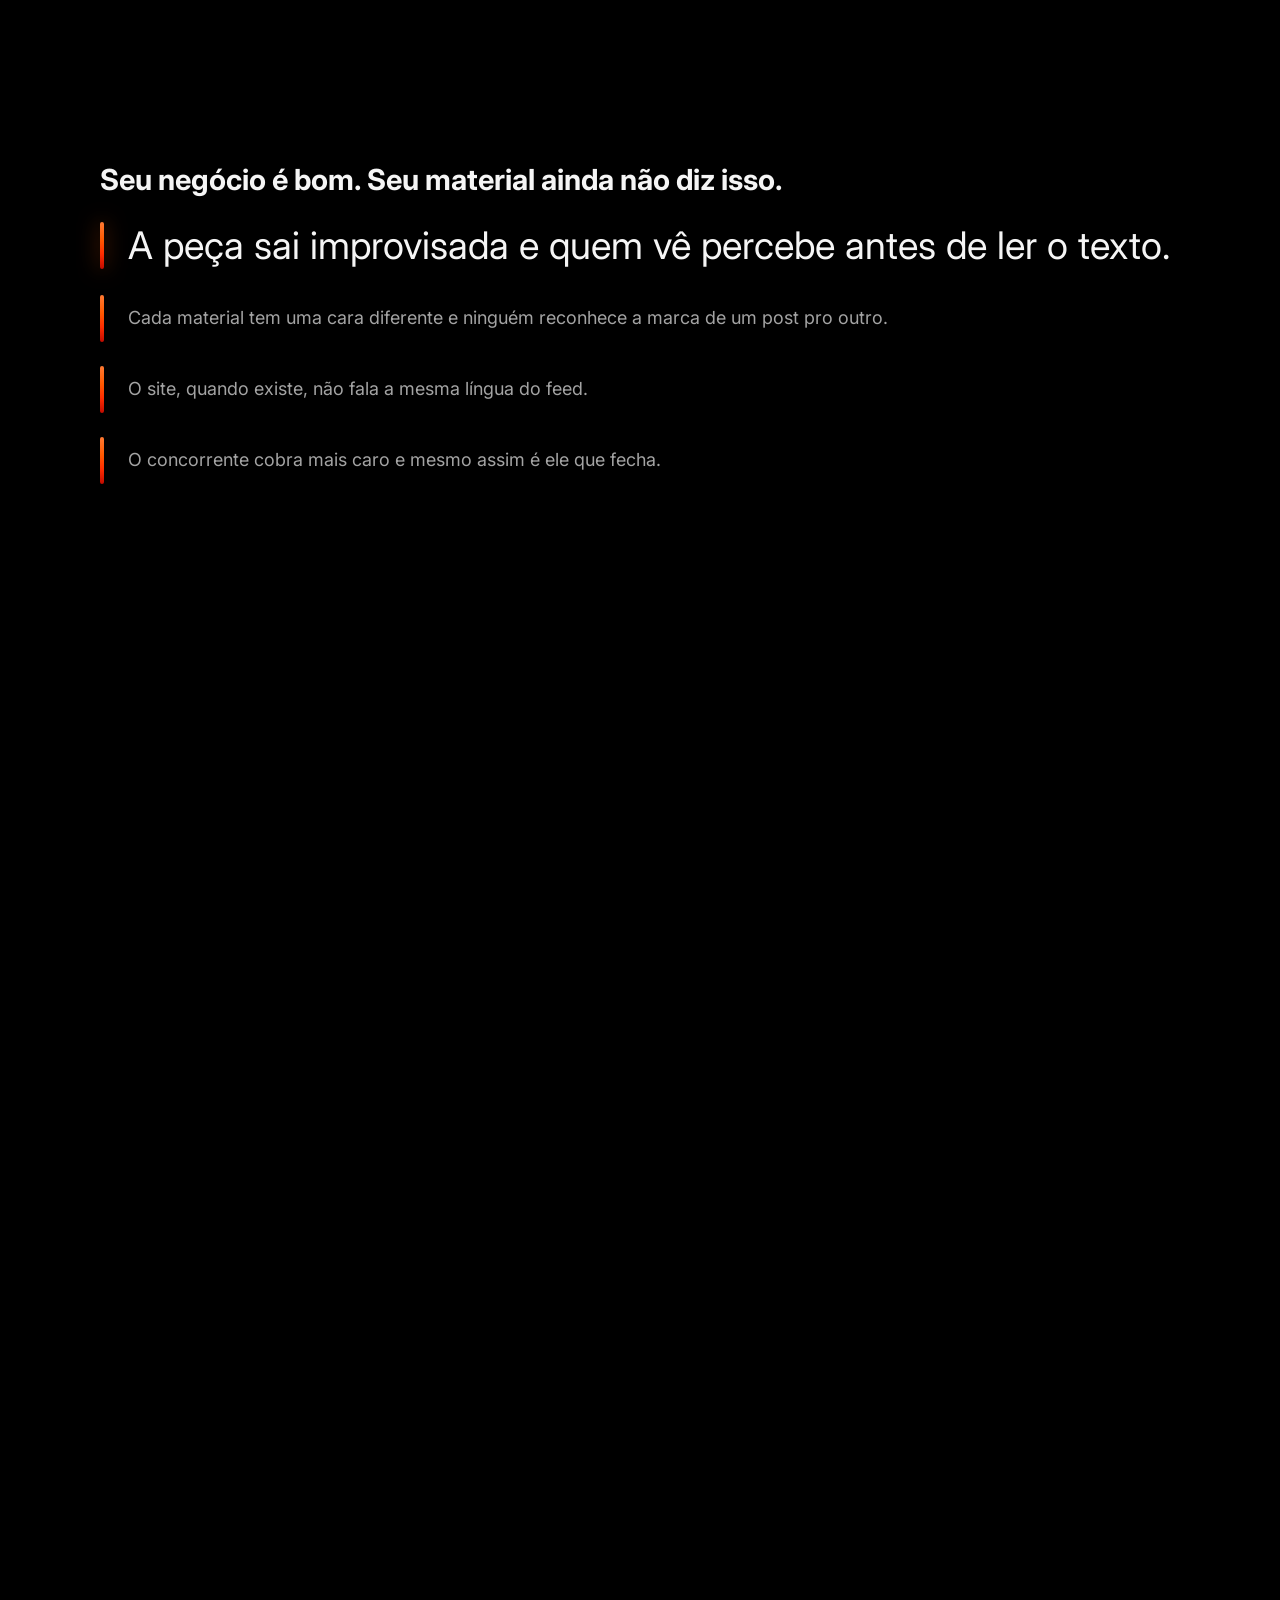
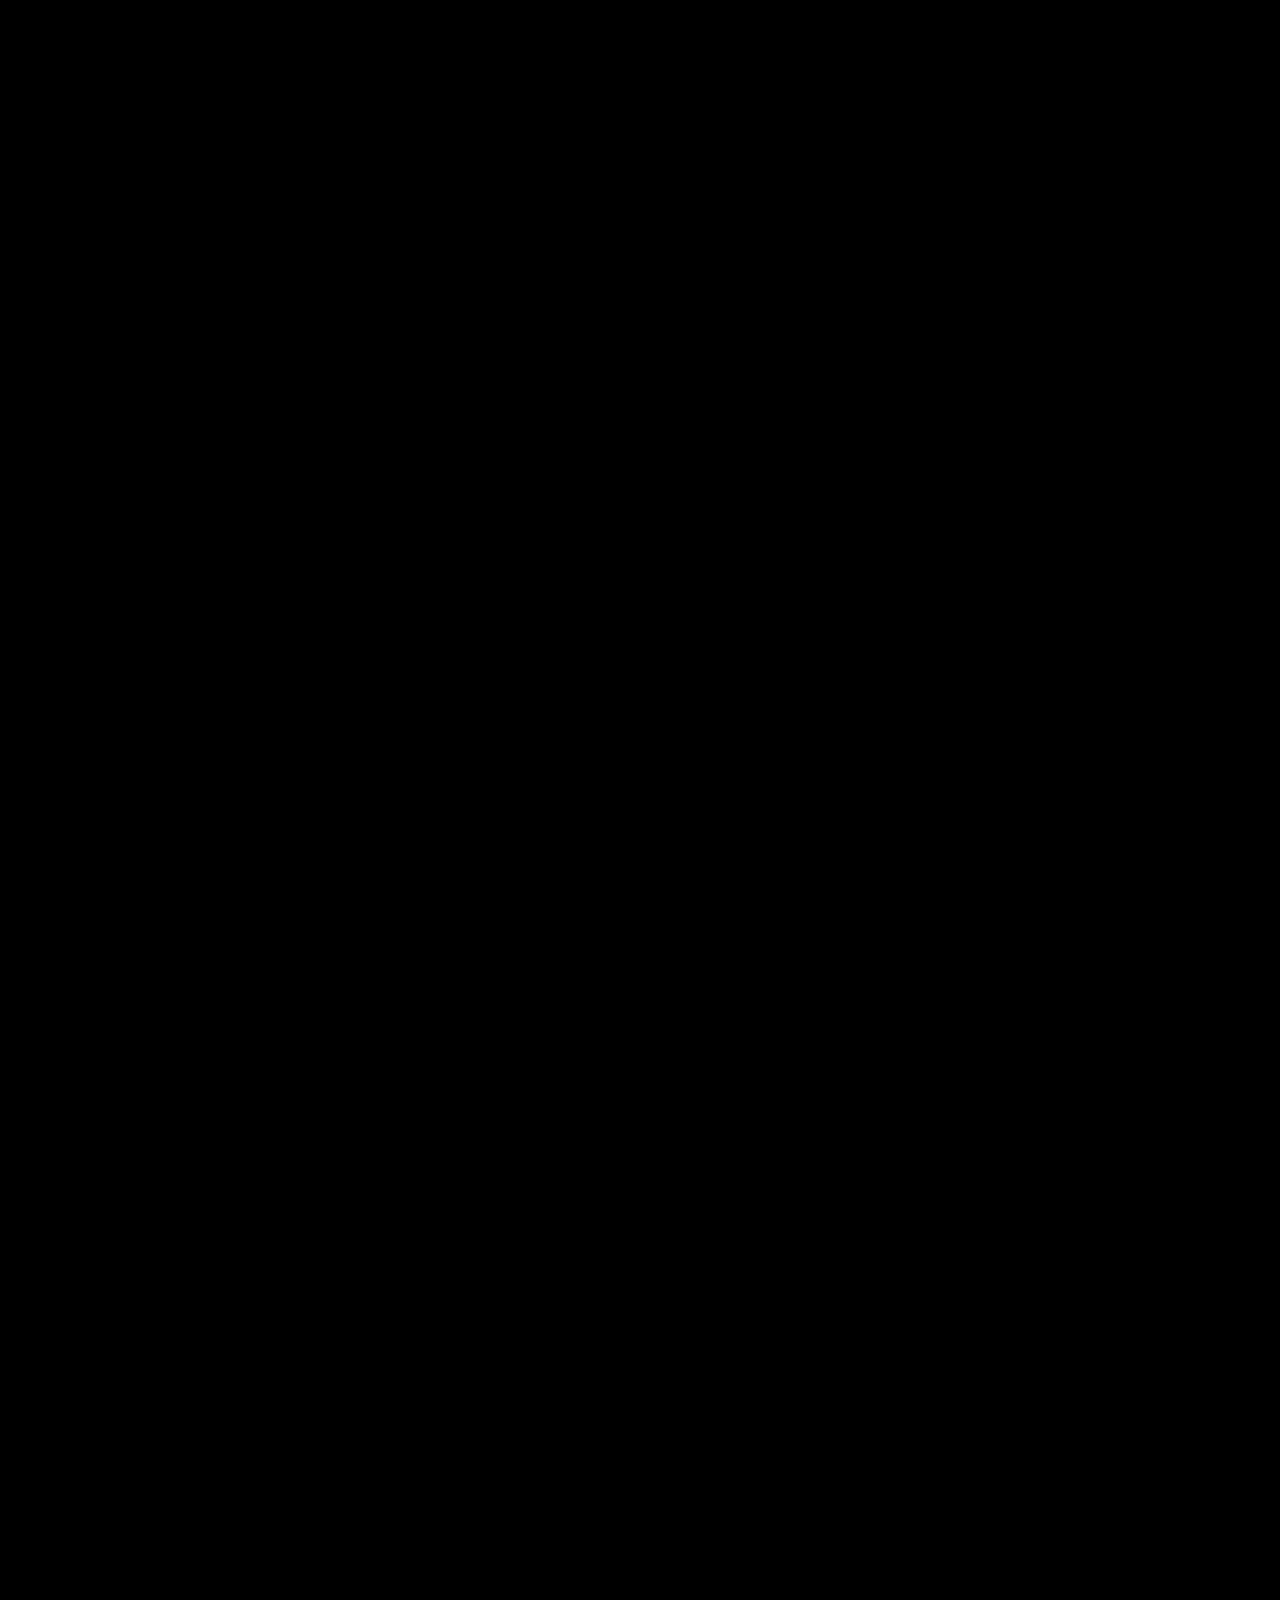
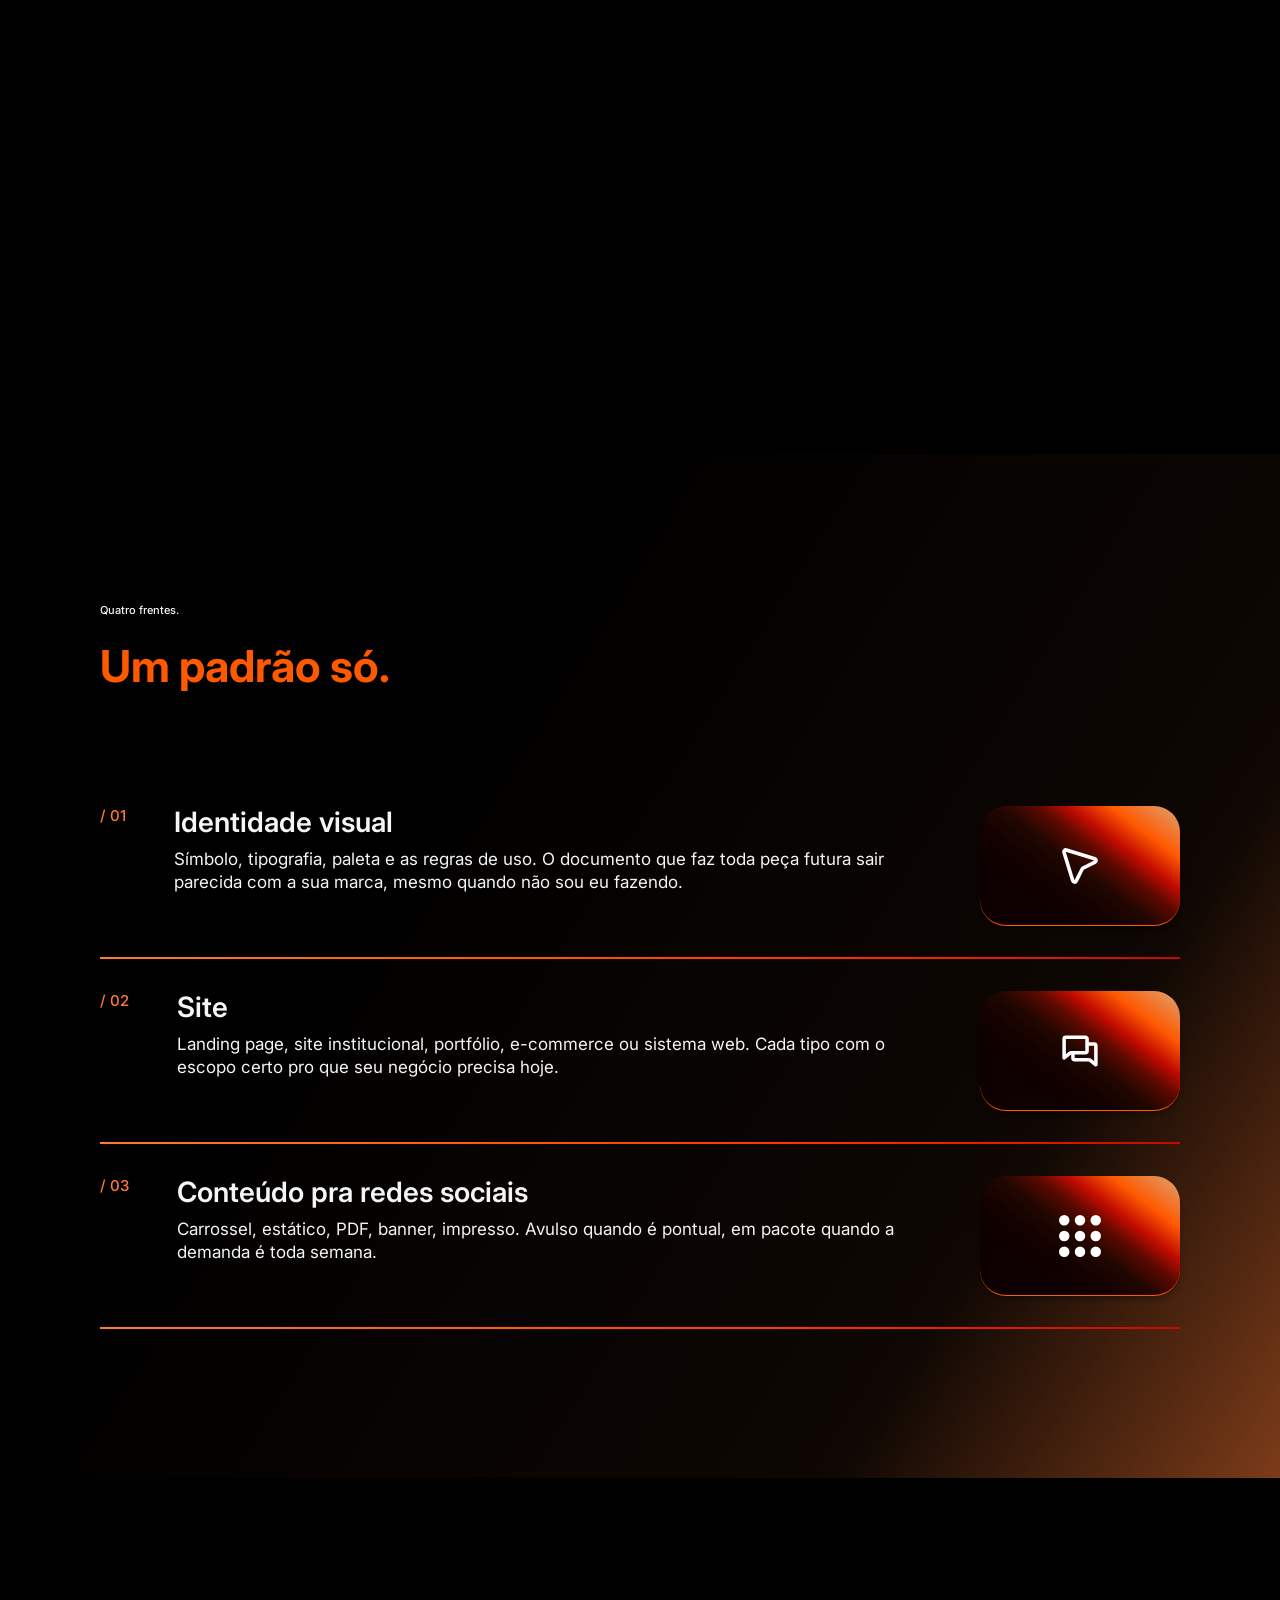
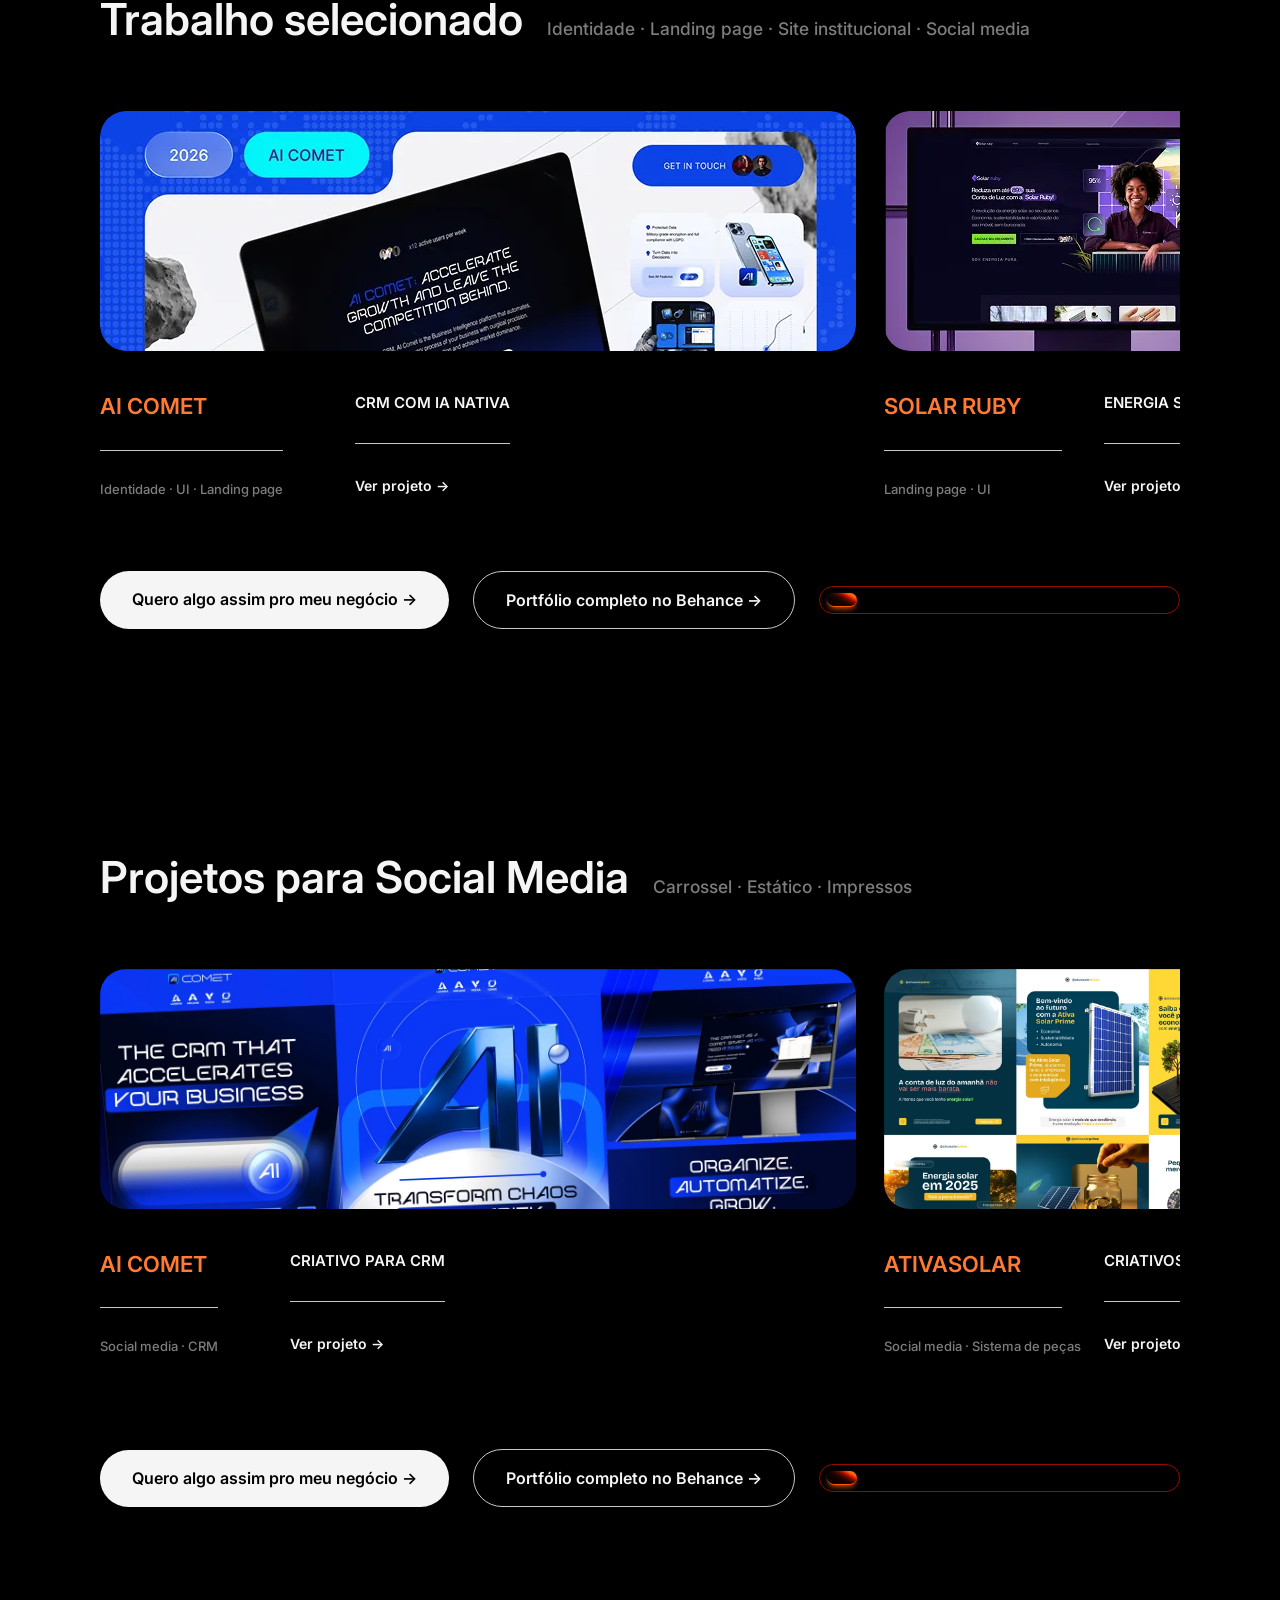
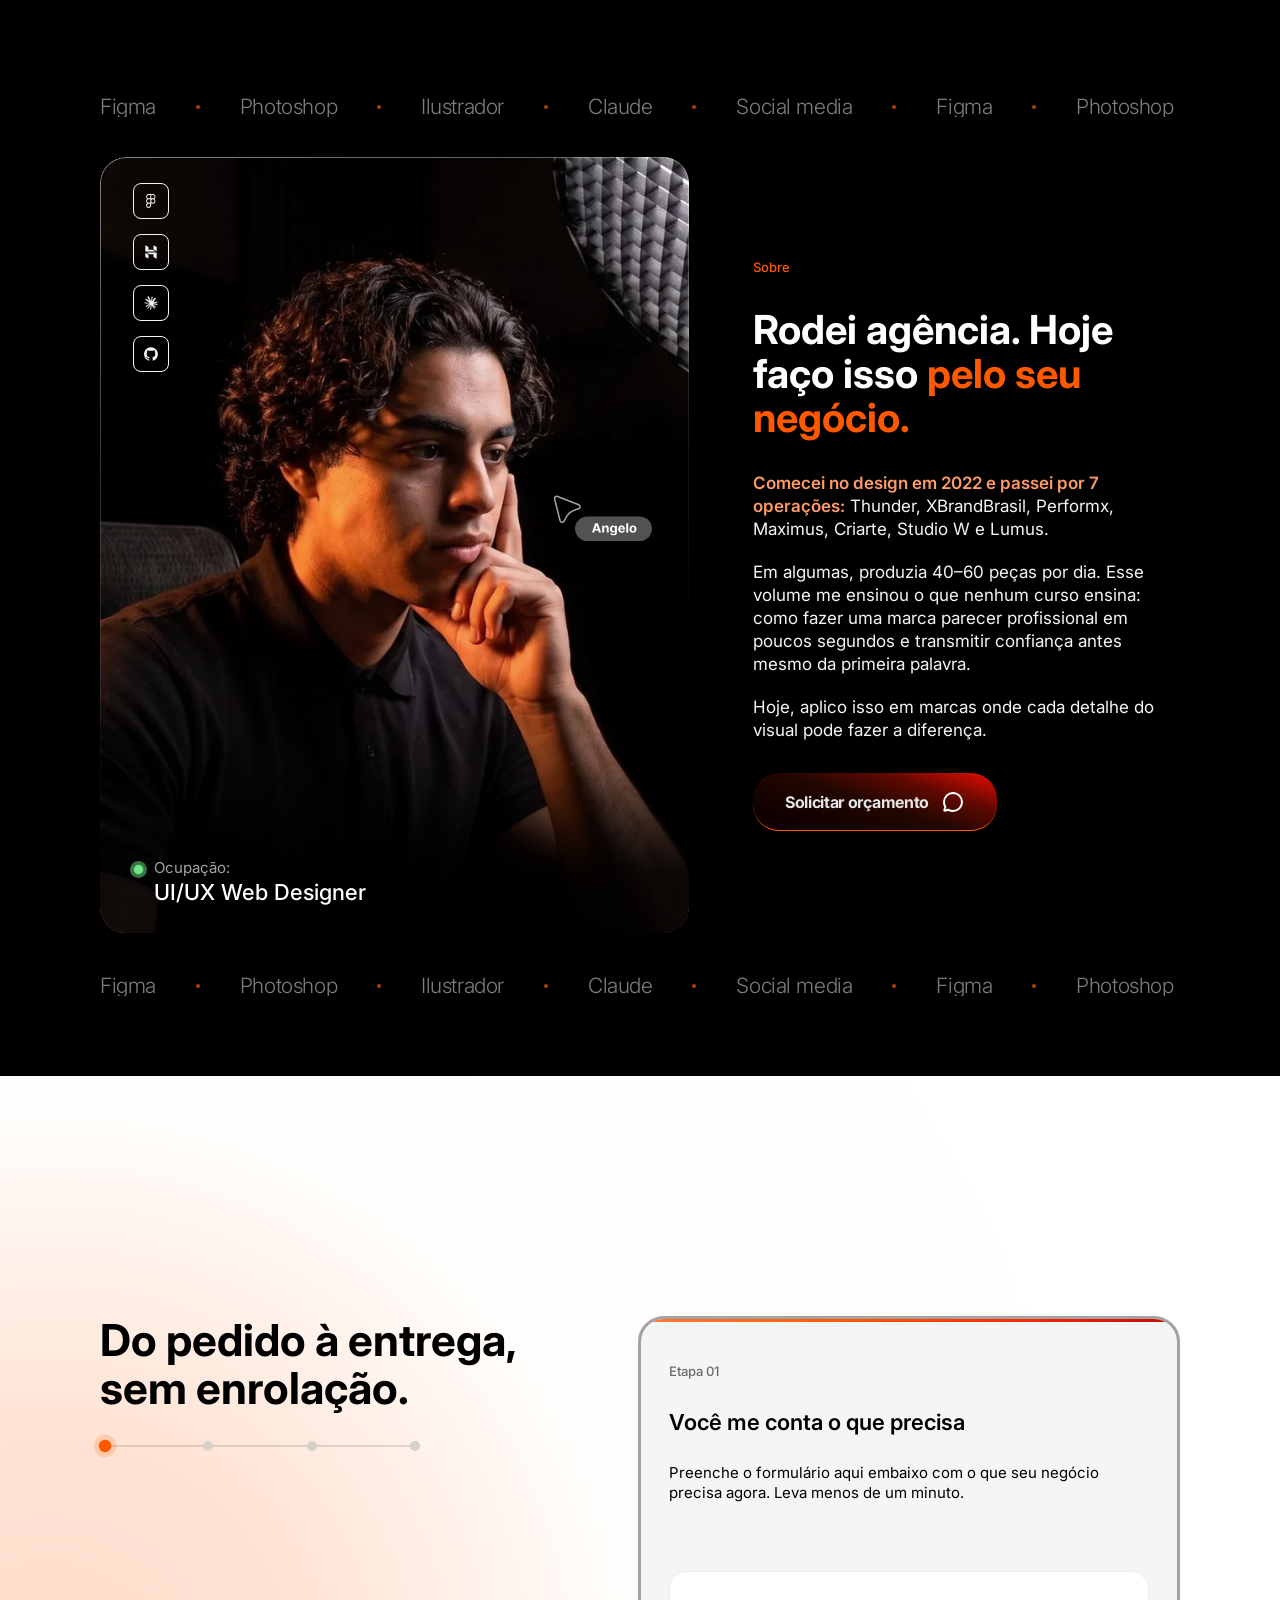
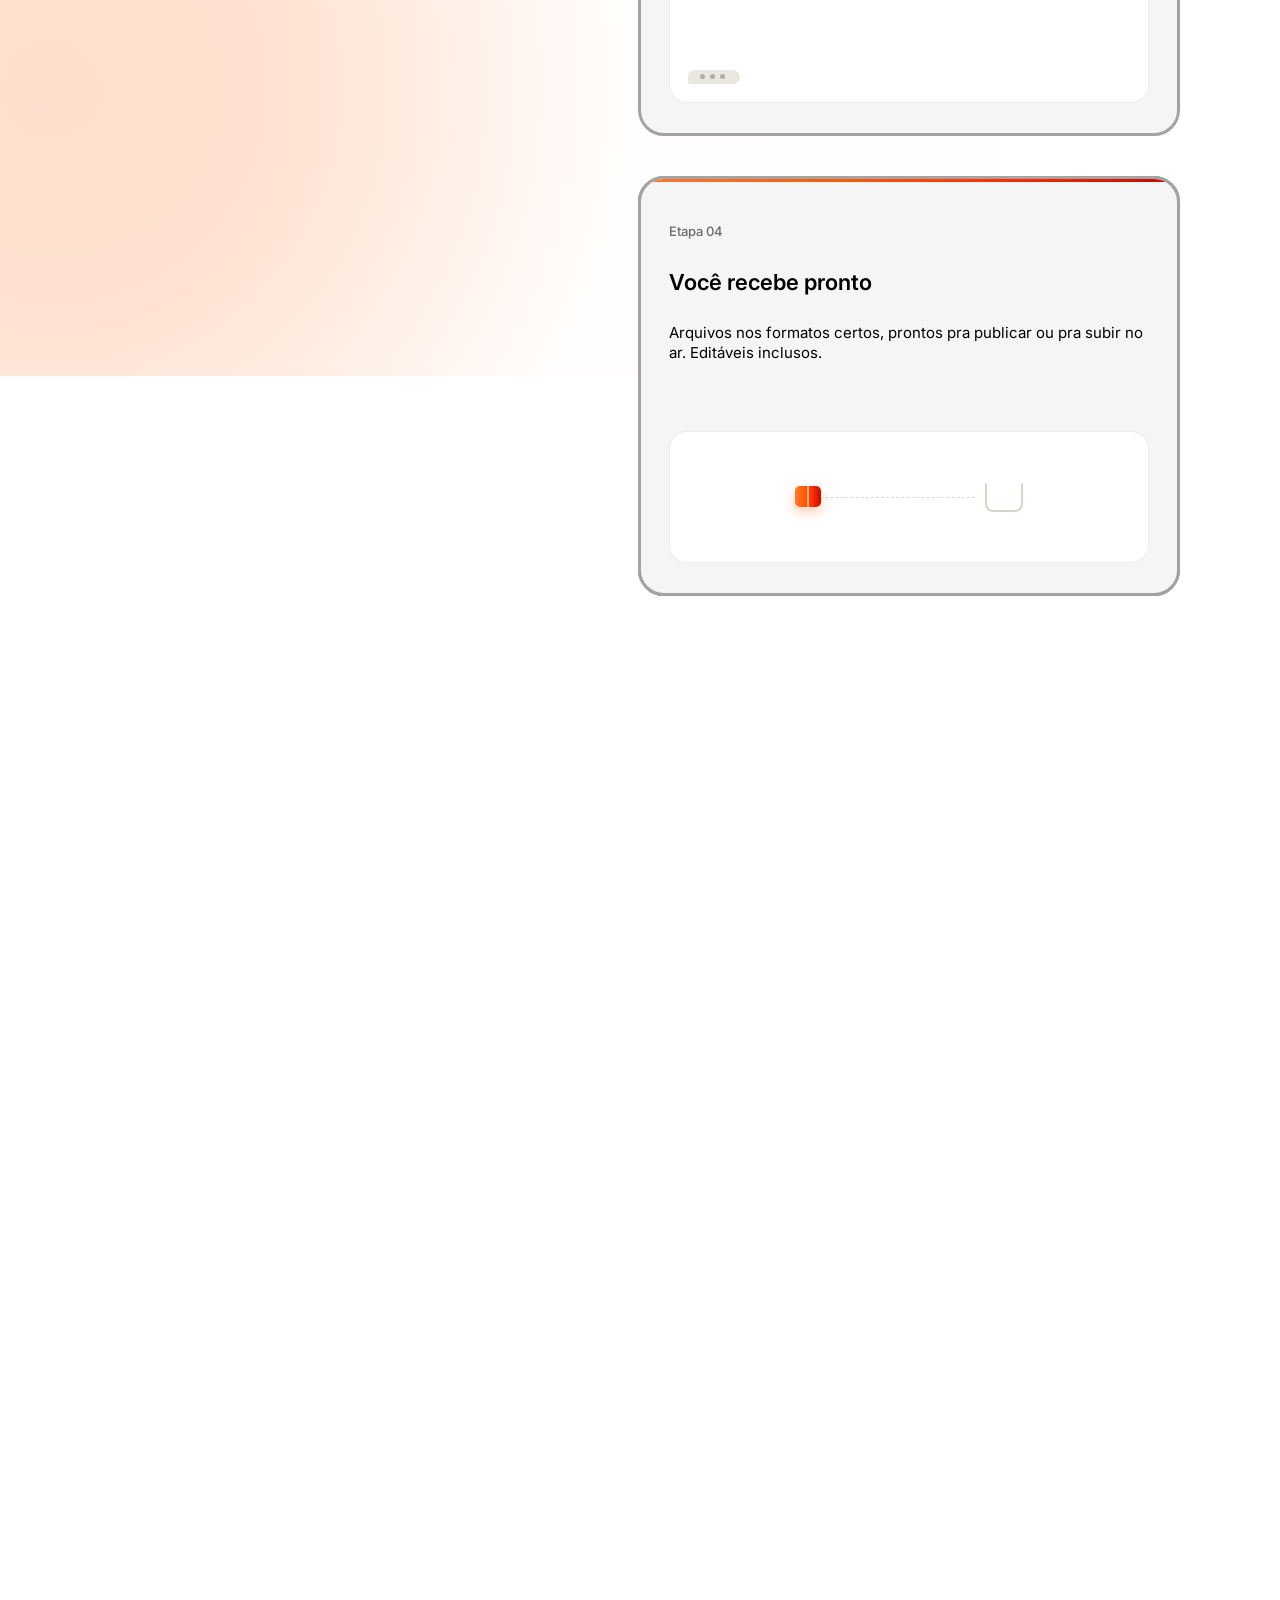
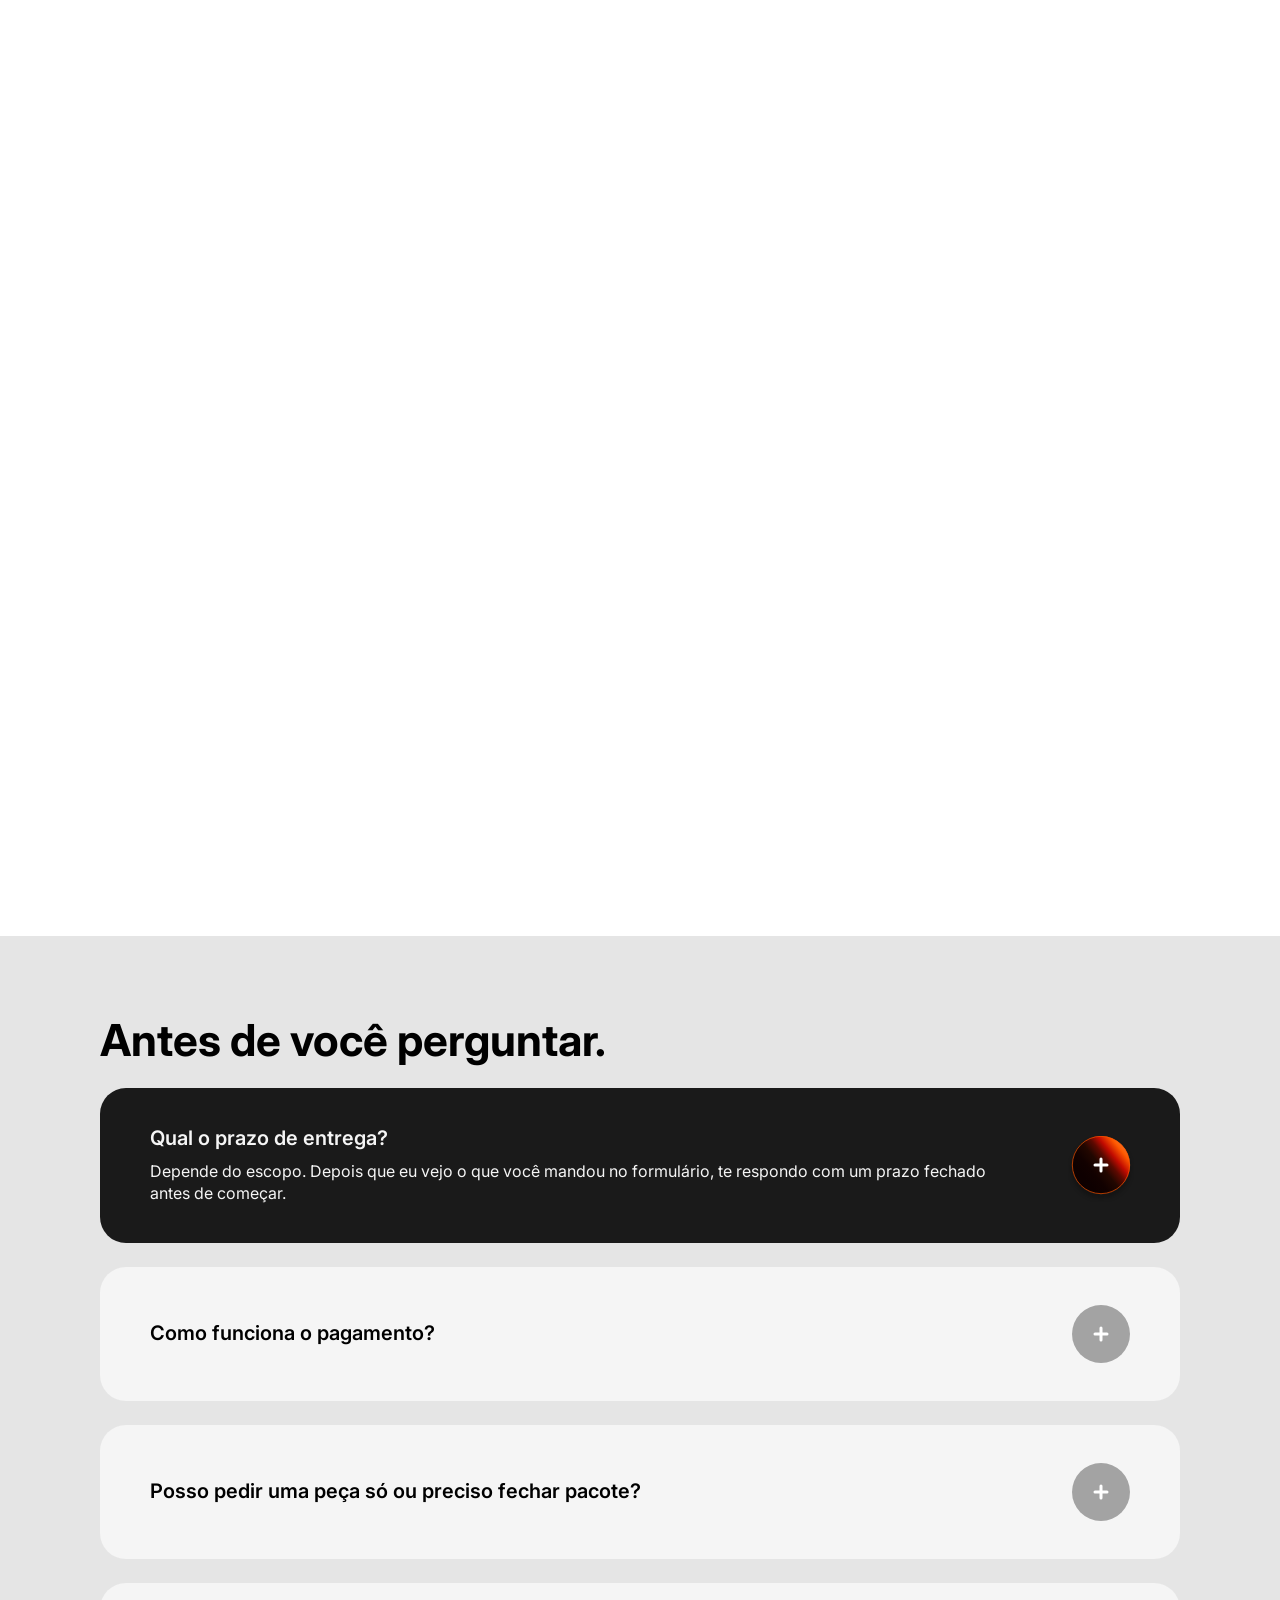
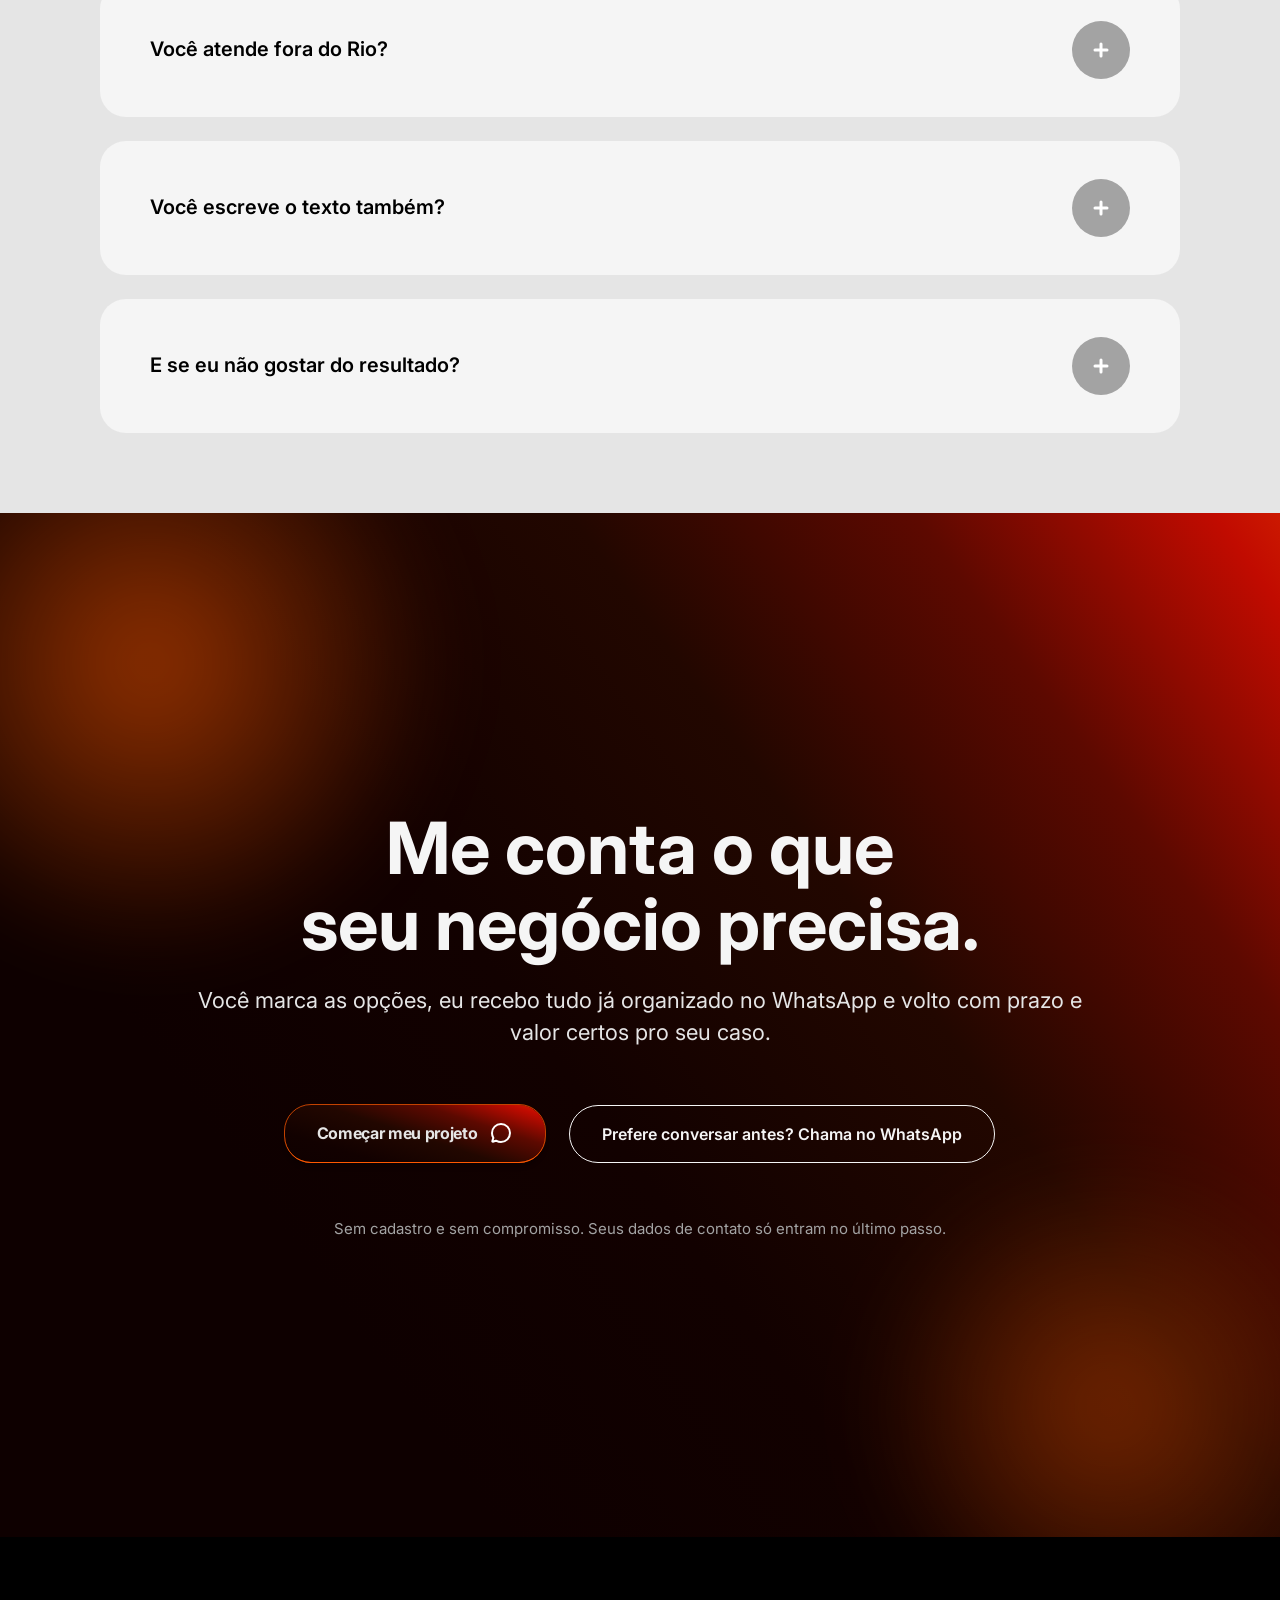
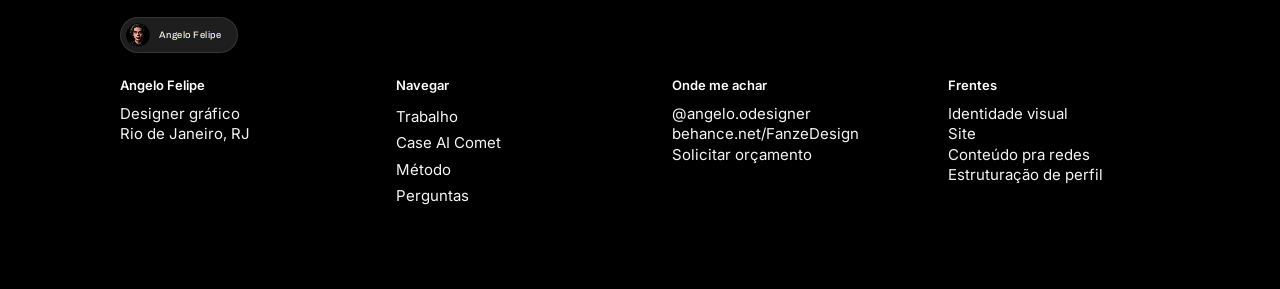
==== commit 96477518: "Transforma a malha da hero numa lanterna que segue o cursor O fundo da hero agora fica quase apagado" ====
--- a/index.html
+++ b/index.html
@@ -4651,11 +4651,19 @@
      rastreamento de mouse pra fazer o que este já faz. */
   const PONTO_GAP     = 26;    /* espaçamento da malha */
   const PONTO_TAM     = 1.7;   /* lado de cada ponto */
-  const PONTO_RAIO    = 165;   /* alcance do empurrão */
+  const PONTO_RAIO    = 140;   /* alcance do empurrão */
   const PONTO_RAIO2   = PONTO_RAIO * PONTO_RAIO;
-  const PONTO_EMPURRA = 1.15;
+  /* mais suave que antes: com a lanterna, o centro da luz é justamente
+     onde a malha precisa estar visível — um empurrão forte abriria um
+     buraco vazio bem no ponto mais aceso */
+  const PONTO_EMPURRA = 0.7;
   const PONTO_VOLTA   = 0.035; /* força da mola que traz de volta */
   const PONTO_ATRITO  = 0.88;
+
+  /* Lanterna: o fundo fica quase apagado e acende onde o cursor passa. */
+  const LANTERNA_RAIO = 300;   /* alcance da luz sobre a malha */
+  const LANTERNA_PISO = 0.14;  /* fração da malha visível fora da luz */
+  const BRILHO_RAIO   = 360;   /* halo laranja sob o cursor */
 
   /* A malha só existe onde existe cursor. Em celular e tablet ela seria
      dois mil retângulos redesenhados por quadro sem nenhuma interação
@@ -4670,6 +4678,7 @@
   let W = 0, H = 0, cols = 0;
   let lines = [];
   let pontos = [];
+  let luz = 0;       /* 0 = apagada, 1 = acesa; vai e volta suave */
   let rafId = null;
   let visible = true;
   let t = 0;
@@ -4697,13 +4706,10 @@
     const mx = mouse.x, my = mouse.y;
     const ativo = mouse.active;
 
-    /* dois laços de desenho em vez de um: trocar fillStyle por ponto é a
-       parte cara do canvas, então os pontos em repouso saem todos de uma
-       vez e só os que estão perto do cursor entram no segundo lote, mais
-       aceso. São duas trocas de cor por quadro em vez de milhares. */
-    const perto = [];
-
-    ctx.fillStyle = 'rgba(' + RGB + ', 0.16)';
+    /* a malha sai toda de uma vez, acesa por igual; quem decide o quanto
+       cada ponto aparece é a máscara logo abaixo */
+    ctx.globalCompositeOperation = 'source-over';
+    ctx.fillStyle = 'rgba(' + RGB + ', 0.7)';
 
     for(let i = 0; i < pontos.length; i++){
       const p = pontos[i];
@@ -4721,7 +4727,6 @@
           const suave = forca * forca * (3 - 2 * forca);
           p.vx += (dx / d) * suave * PONTO_EMPURRA;
           p.vy += (dy / d) * suave * PONTO_EMPURRA;
-          perto.push(p);
         }
       }
 
@@ -4734,13 +4739,40 @@
       ctx.fillRect(p.x, p.y, PONTO_TAM, PONTO_TAM);
     }
 
-    if(perto.length){
-      ctx.fillStyle = 'rgba(' + RGB + ', 0.5)';
-      for(let i = 0; i < perto.length; i++){
-        const p = perto[i];
-        ctx.fillRect(p.x - 0.4, p.y - 0.4, PONTO_TAM + 0.8, PONTO_TAM + 0.8);
-      }
-    }
+    /* A lanterna. destination-in multiplica o que já está desenhado pela
+       opacidade do degradê: no centro da luz a malha fica inteira, e ela
+       vai caindo até o piso na borda. Fora do raio o canvas repete a
+       última cor, então o resto do fundo fica todo no piso.
+
+       É um preenchimento só por quadro — mais barato que variar a cor
+       ponto a ponto, que obrigaria milhares de trocas de fillStyle. */
+    const acesa = LANTERNA_PISO + (1 - LANTERNA_PISO) * luz;
+    const meio  = (f) => (LANTERNA_PISO + (acesa - LANTERNA_PISO) * f).toFixed(3);
+    const mascara = ctx.createRadialGradient(mx, my, 0, mx, my, LANTERNA_RAIO);
+    mascara.addColorStop(0,    'rgba(0,0,0,' + acesa.toFixed(3) + ')');
+    mascara.addColorStop(0.35, 'rgba(0,0,0,' + meio(0.78) + ')');
+    mascara.addColorStop(0.7,  'rgba(0,0,0,' + meio(0.28) + ')');
+    mascara.addColorStop(1,    'rgba(0,0,0,' + LANTERNA_PISO + ')');
+
+    ctx.globalCompositeOperation = 'destination-in';
+    ctx.fillStyle = mascara;
+    ctx.fillRect(0, 0, W, H);
+    ctx.globalCompositeOperation = 'source-over';
+  }
+
+  /* o halo: luz laranja difusa sob o cursor, somada ao fundo. É o que faz
+     parecer que o fundo inteiro acende, e não só os pontos */
+  function desenharBrilho(){
+    if(!pontos.length || luz < 0.01) return;
+
+    const mx = mouse.x, my = mouse.y;
+    const halo = ctx.createRadialGradient(mx, my, 0, mx, my, BRILHO_RAIO);
+    halo.addColorStop(0,    'rgba(' + RGB + ', ' + (0.14 * luz).toFixed(3) + ')');
+    halo.addColorStop(0.4,  'rgba(' + RGB + ', ' + (0.05 * luz).toFixed(3) + ')');
+    halo.addColorStop(1,    'rgba(' + RGB + ', 0)');
+
+    ctx.fillStyle = halo;
+    ctx.fillRect(mx - BRILHO_RAIO, my - BRILHO_RAIO, BRILHO_RAIO * 2, BRILHO_RAIO * 2);
   }
 
   function build(){
@@ -4786,7 +4818,16 @@
     mouse.x += (mouse.tx - mouse.x) * 0.08;
     mouse.y += (mouse.ty - mouse.y) * 0.08;
 
+    /* a luz acende quando o cursor entra na hero e apaga quando sai, sem
+       estalar */
+    luz += ((mouse.active ? 1 : 0) - luz) * 0.08;
+
     ctx.clearRect(0, 0, W, H);
+
+    /* a malha vem PRIMEIRO: a máscara da lanterna age sobre tudo o que já
+       está no canvas, então as ondas precisam ser desenhadas depois dela
+       pra não serem apagadas junto */
+    desenharPontos();
 
     /* blend aditivo: cruzamentos somam e acendem */
     ctx.globalCompositeOperation = 'lighter';
@@ -4837,7 +4878,7 @@
       ctx.stroke();
     }
 
-    desenharPontos();
+    desenharBrilho();
 
     ctx.globalCompositeOperation = 'source-over';
   }
@@ -4864,7 +4905,18 @@
     const rect = hero.getBoundingClientRect();
     mouse.tx = event.clientX - rect.left;
     mouse.ty = event.clientY - rect.top;
-    mouse.active = event.clientY >= rect.top && event.clientY <= rect.bottom;
+
+    const dentro = event.clientY >= rect.top && event.clientY <= rect.bottom;
+
+    /* ao ENTRAR na hero a luz nasce já embaixo do cursor. Sem isso ela
+       partia da última posição conhecida (ou de -9999, na primeira vez) e
+       atravessava a tela deslizando até o mouse. Quem acende suave é a
+       intensidade (luz), não a posição. */
+    if(dentro && !mouse.active){
+      mouse.x = mouse.tx;
+      mouse.y = mouse.ty;
+    }
+    mouse.active = dentro;
   }, { passive: true });
 
   window.addEventListener('mouseleave', () => {
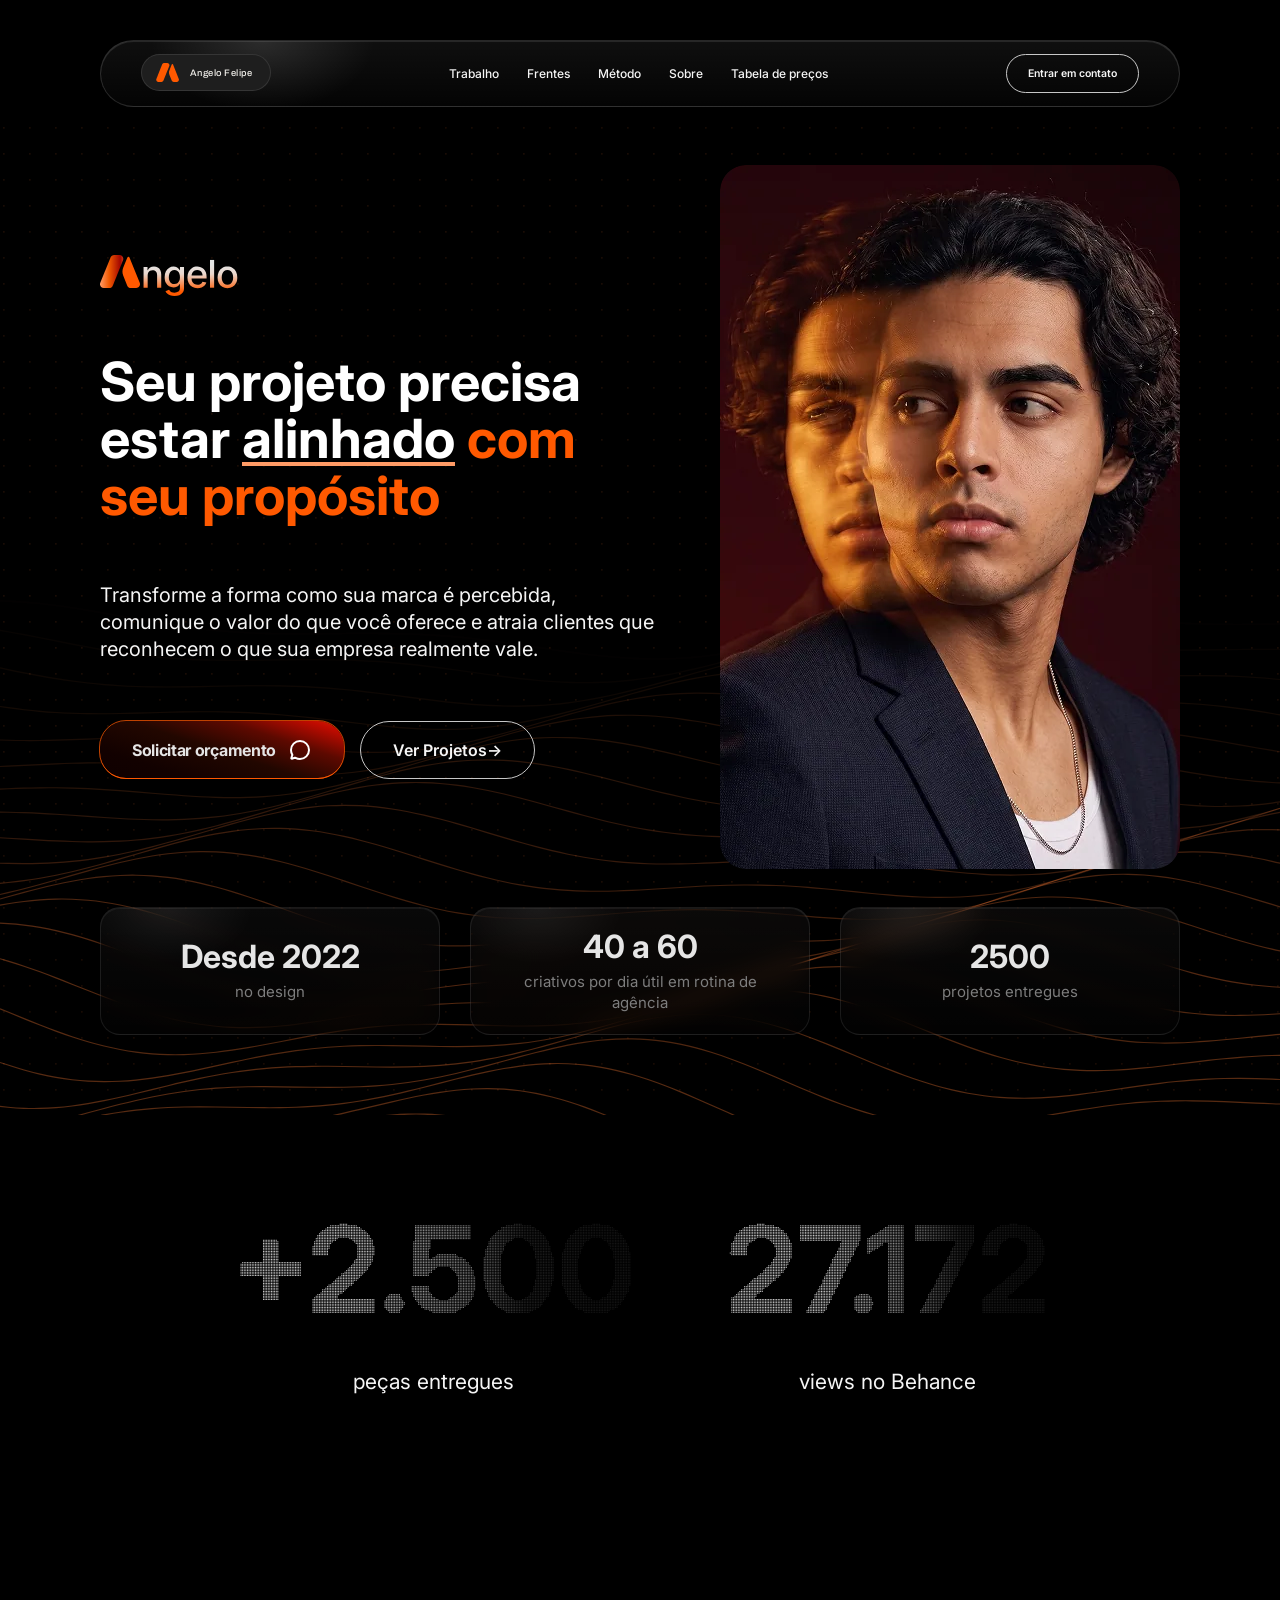
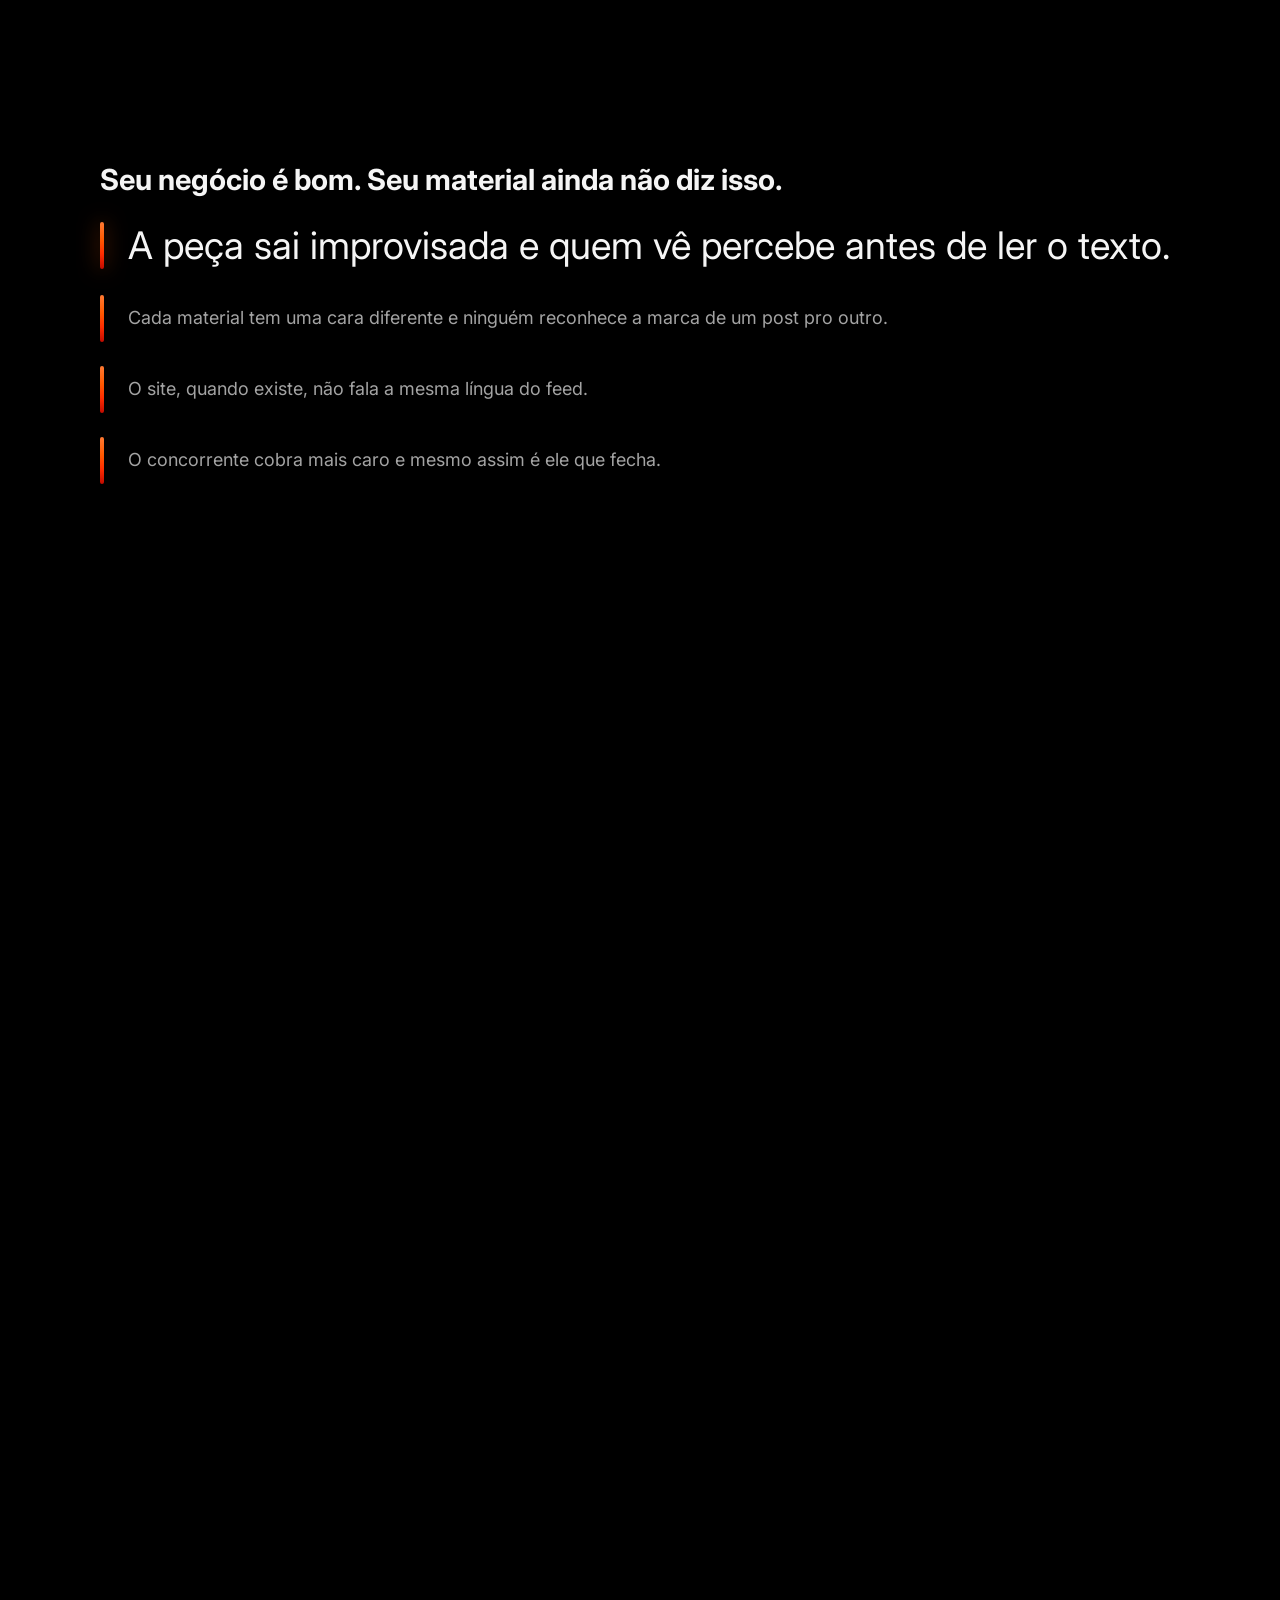
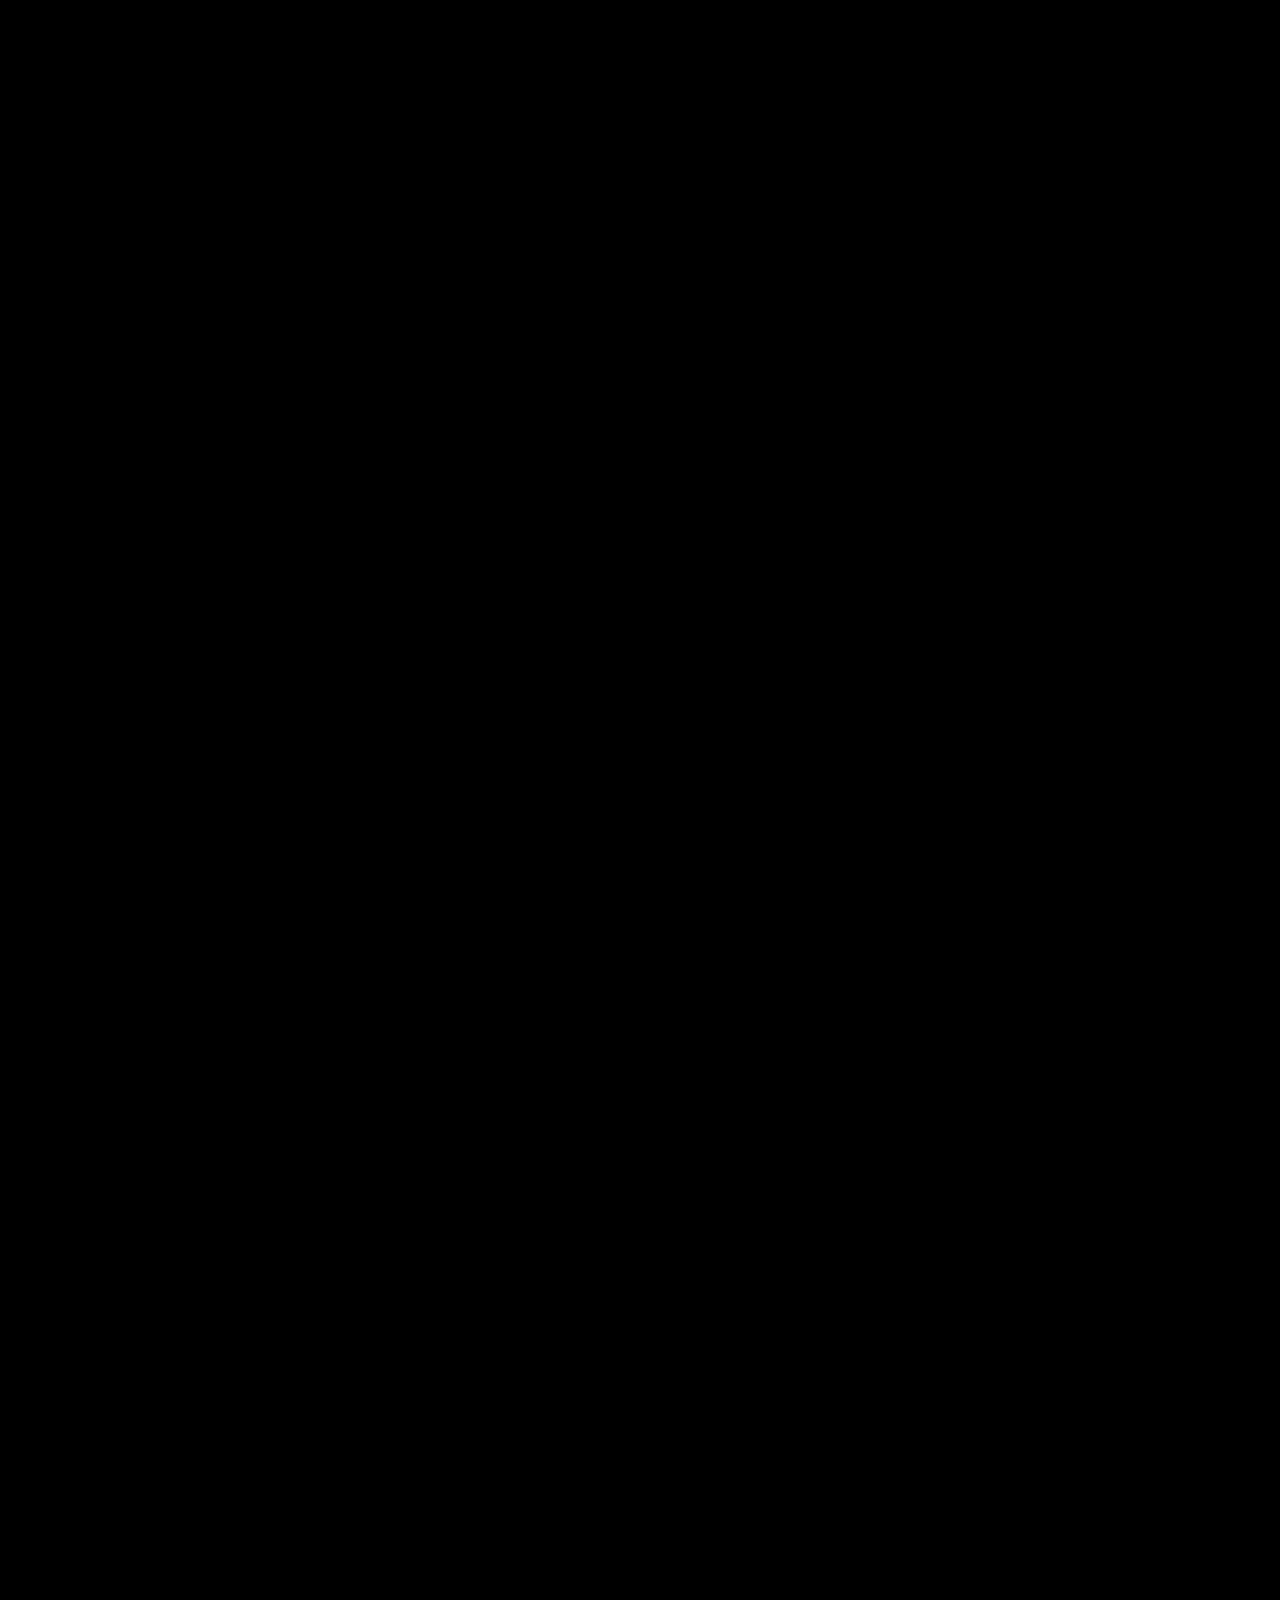
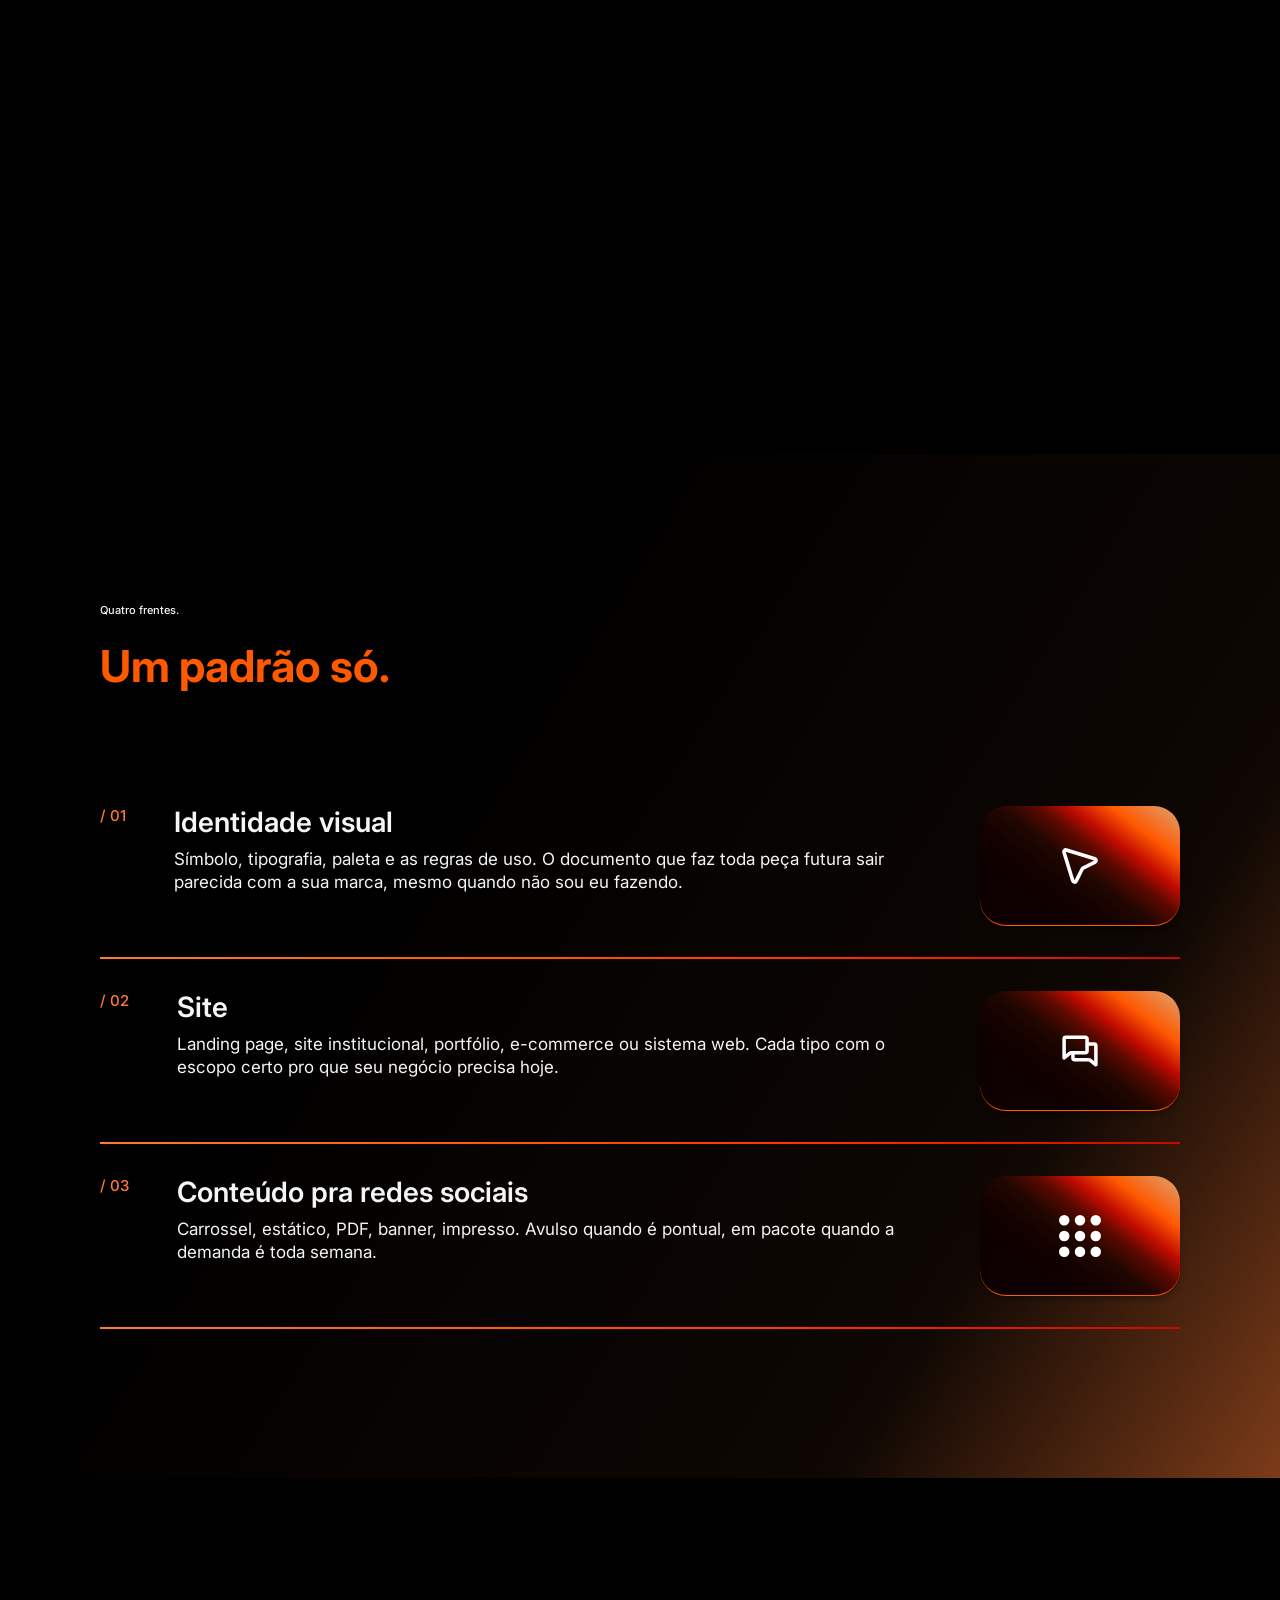
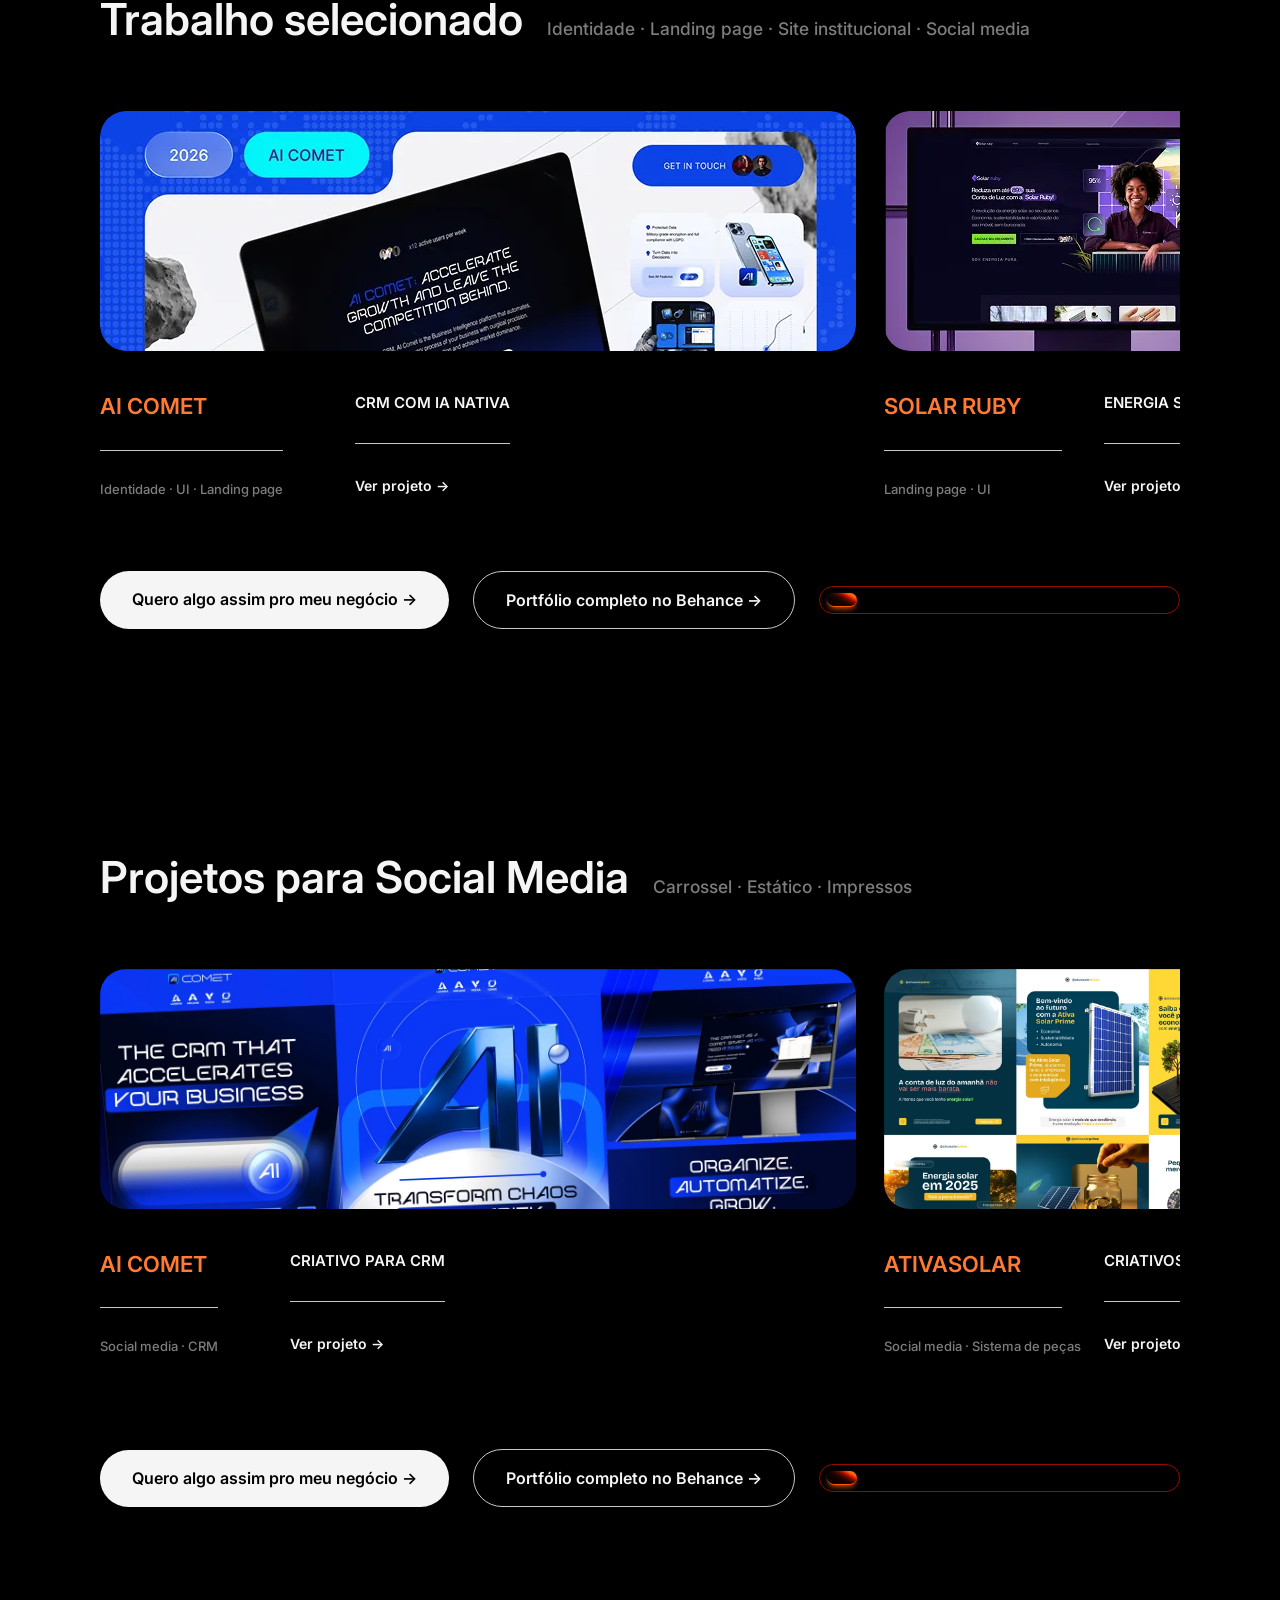
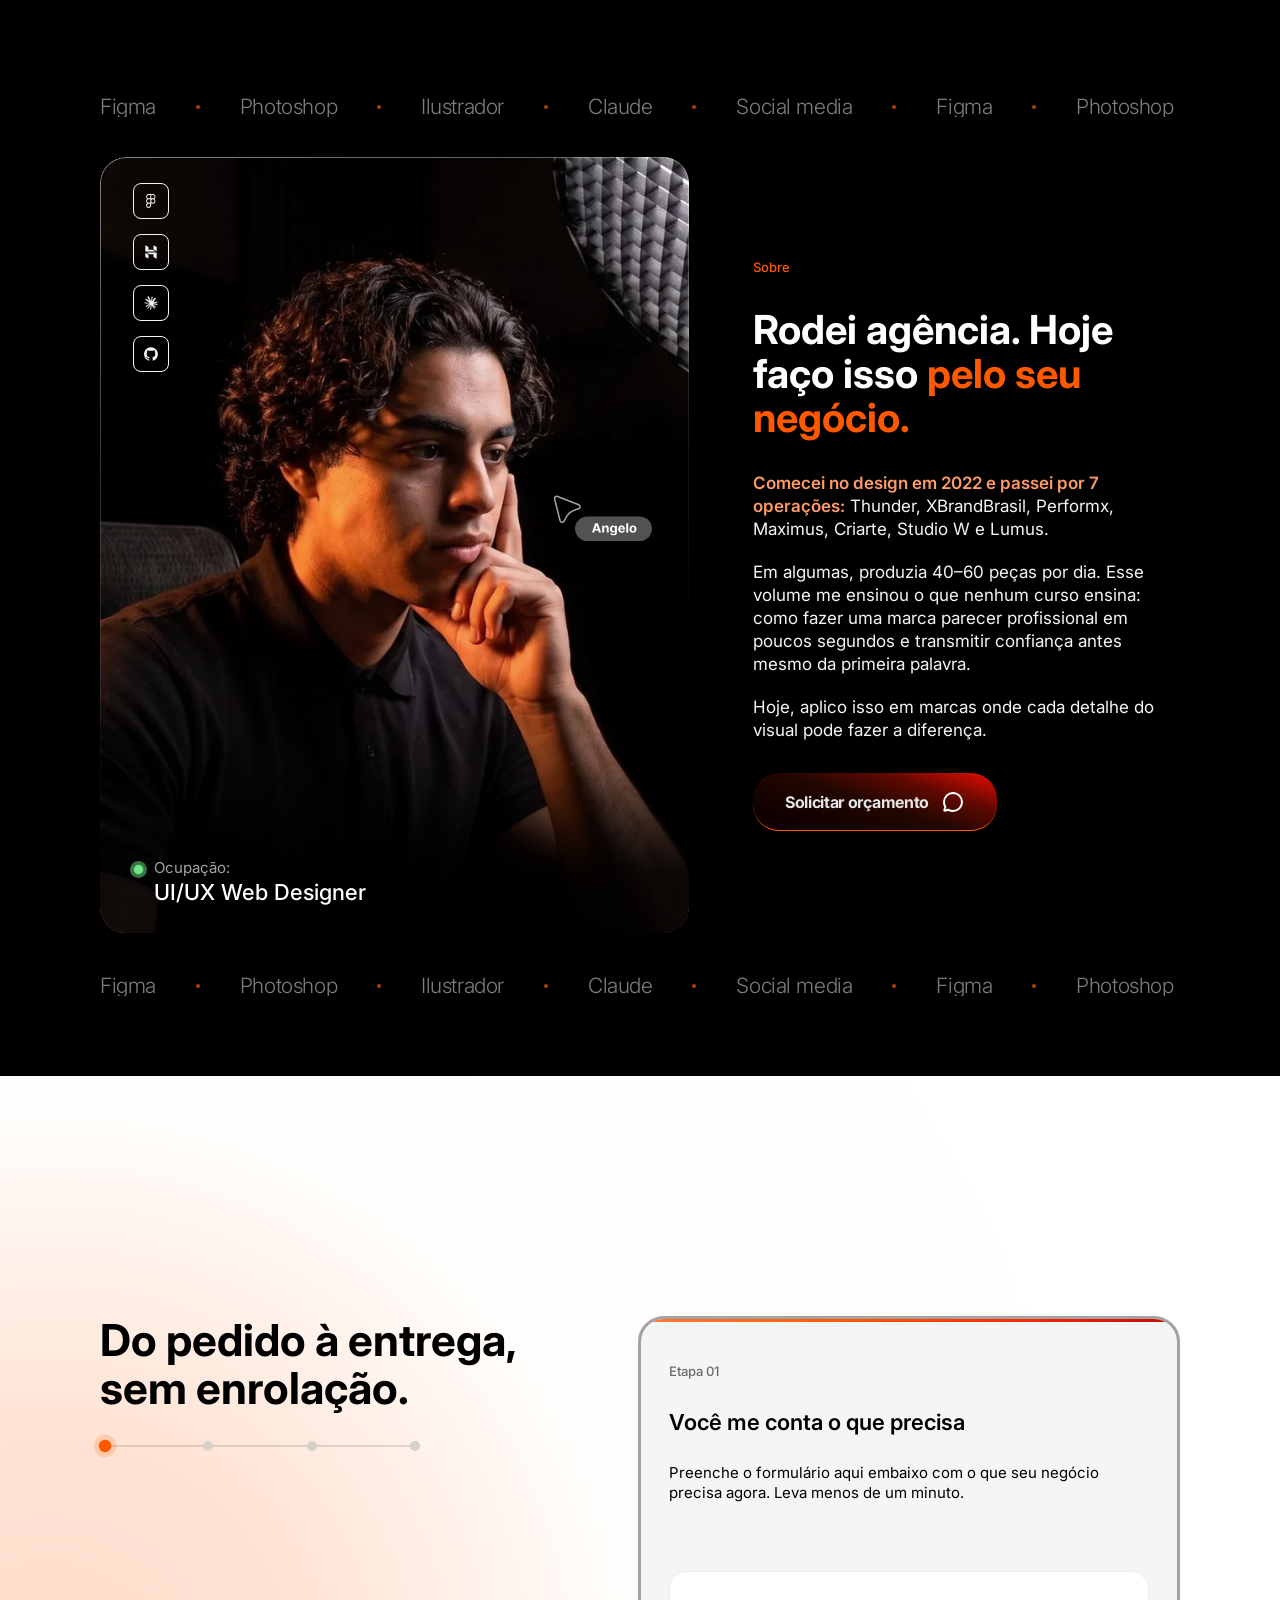
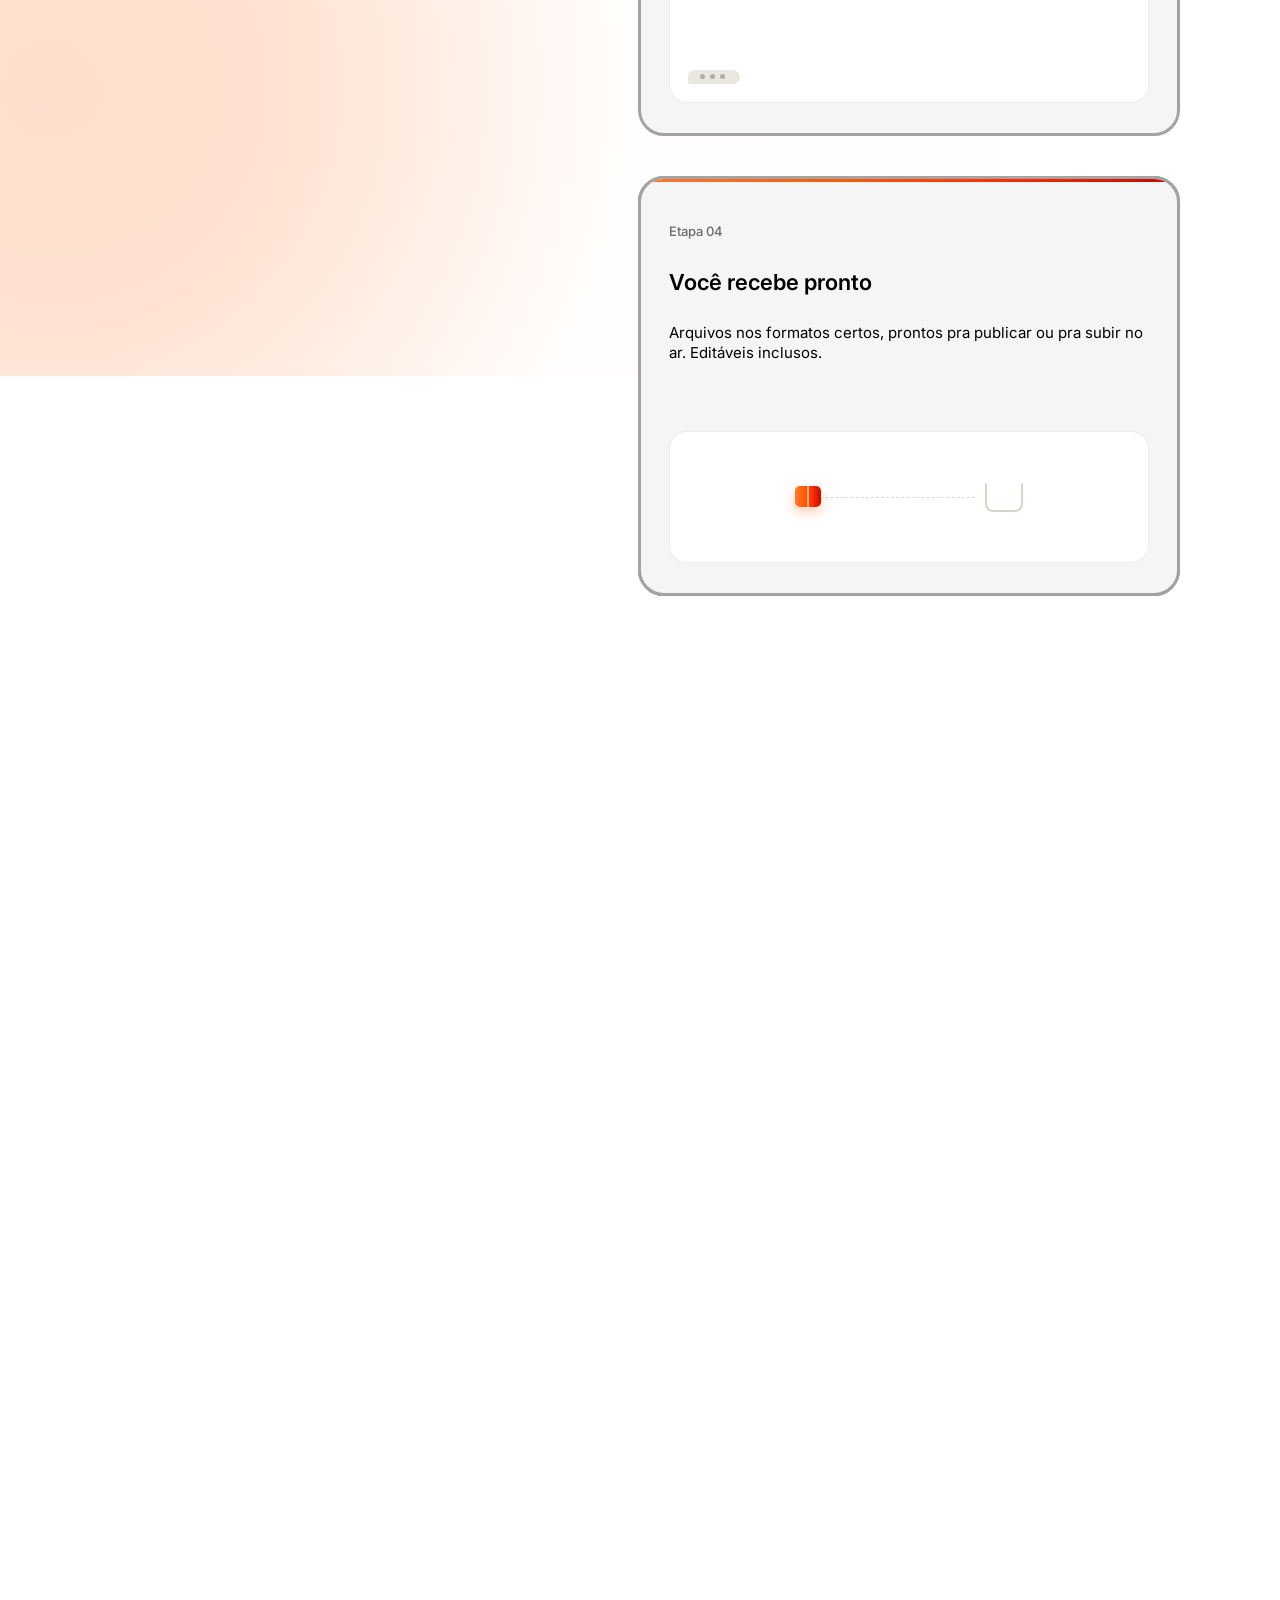
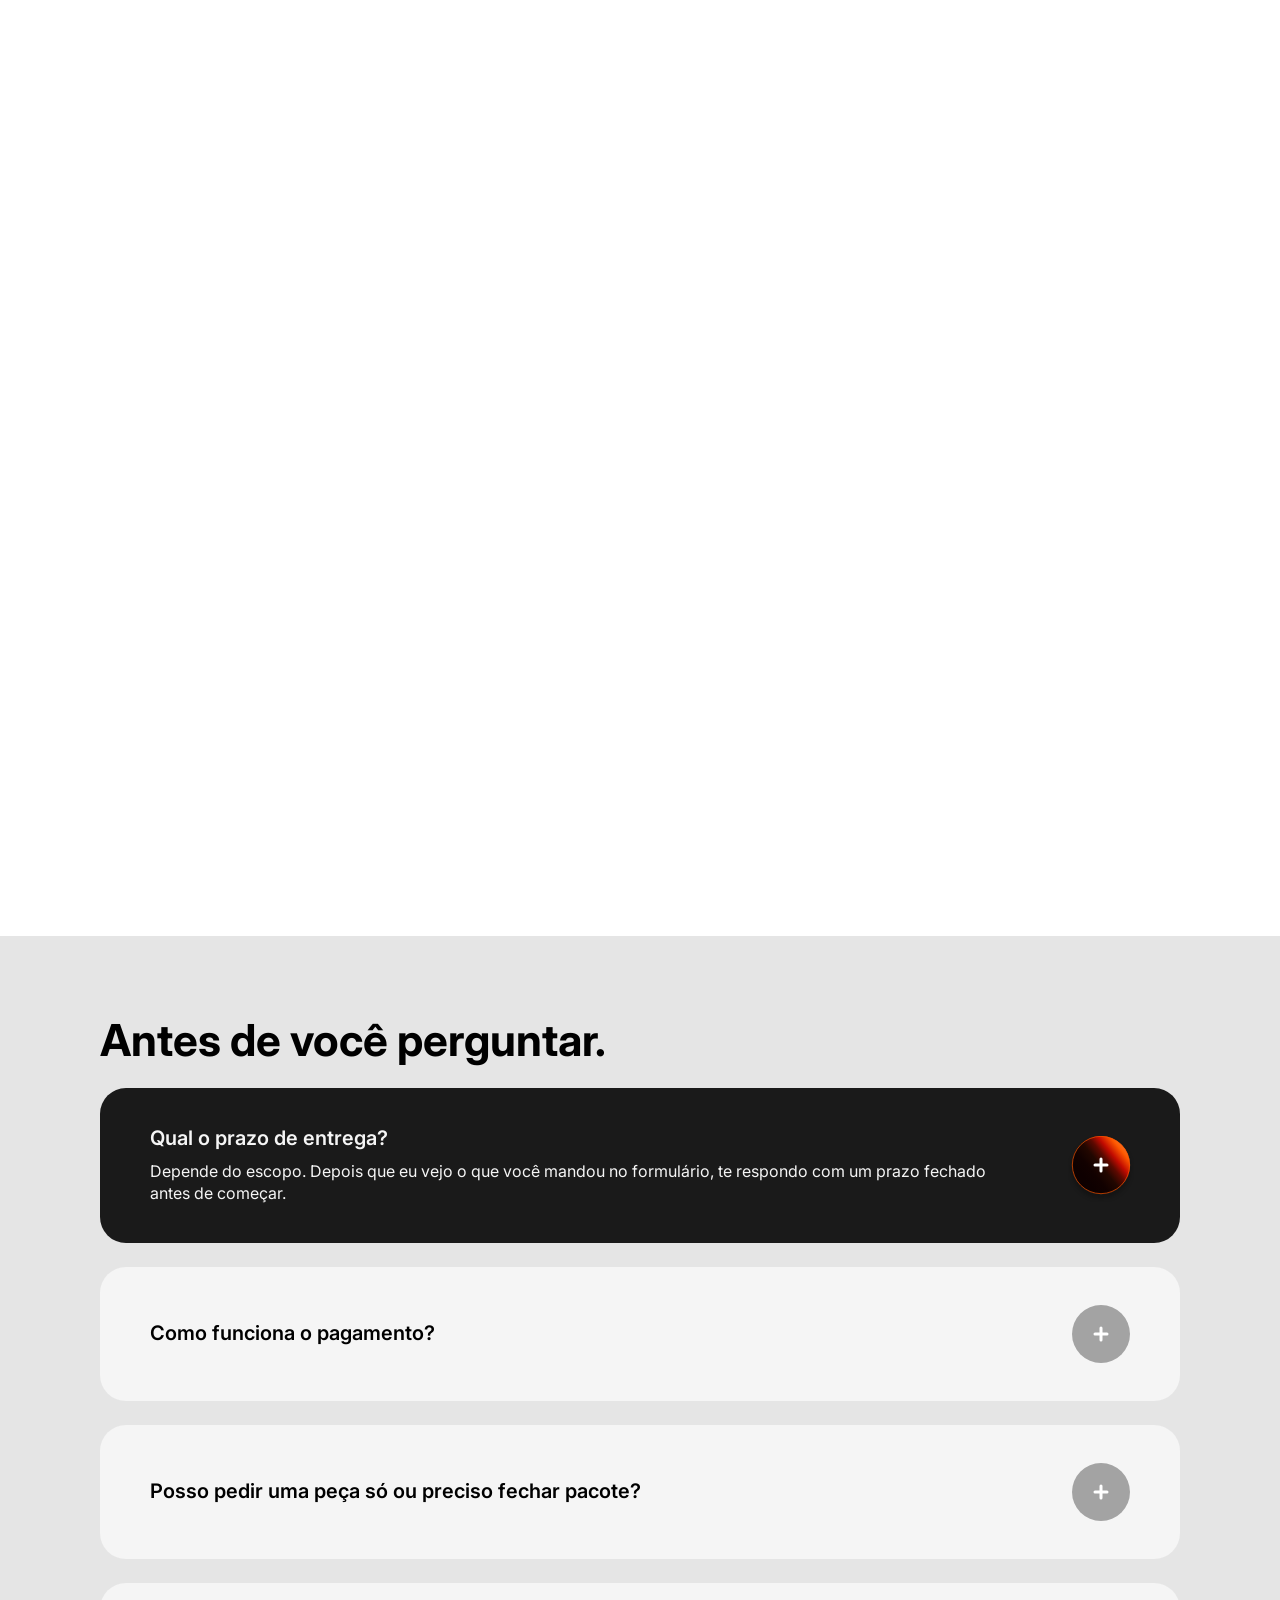
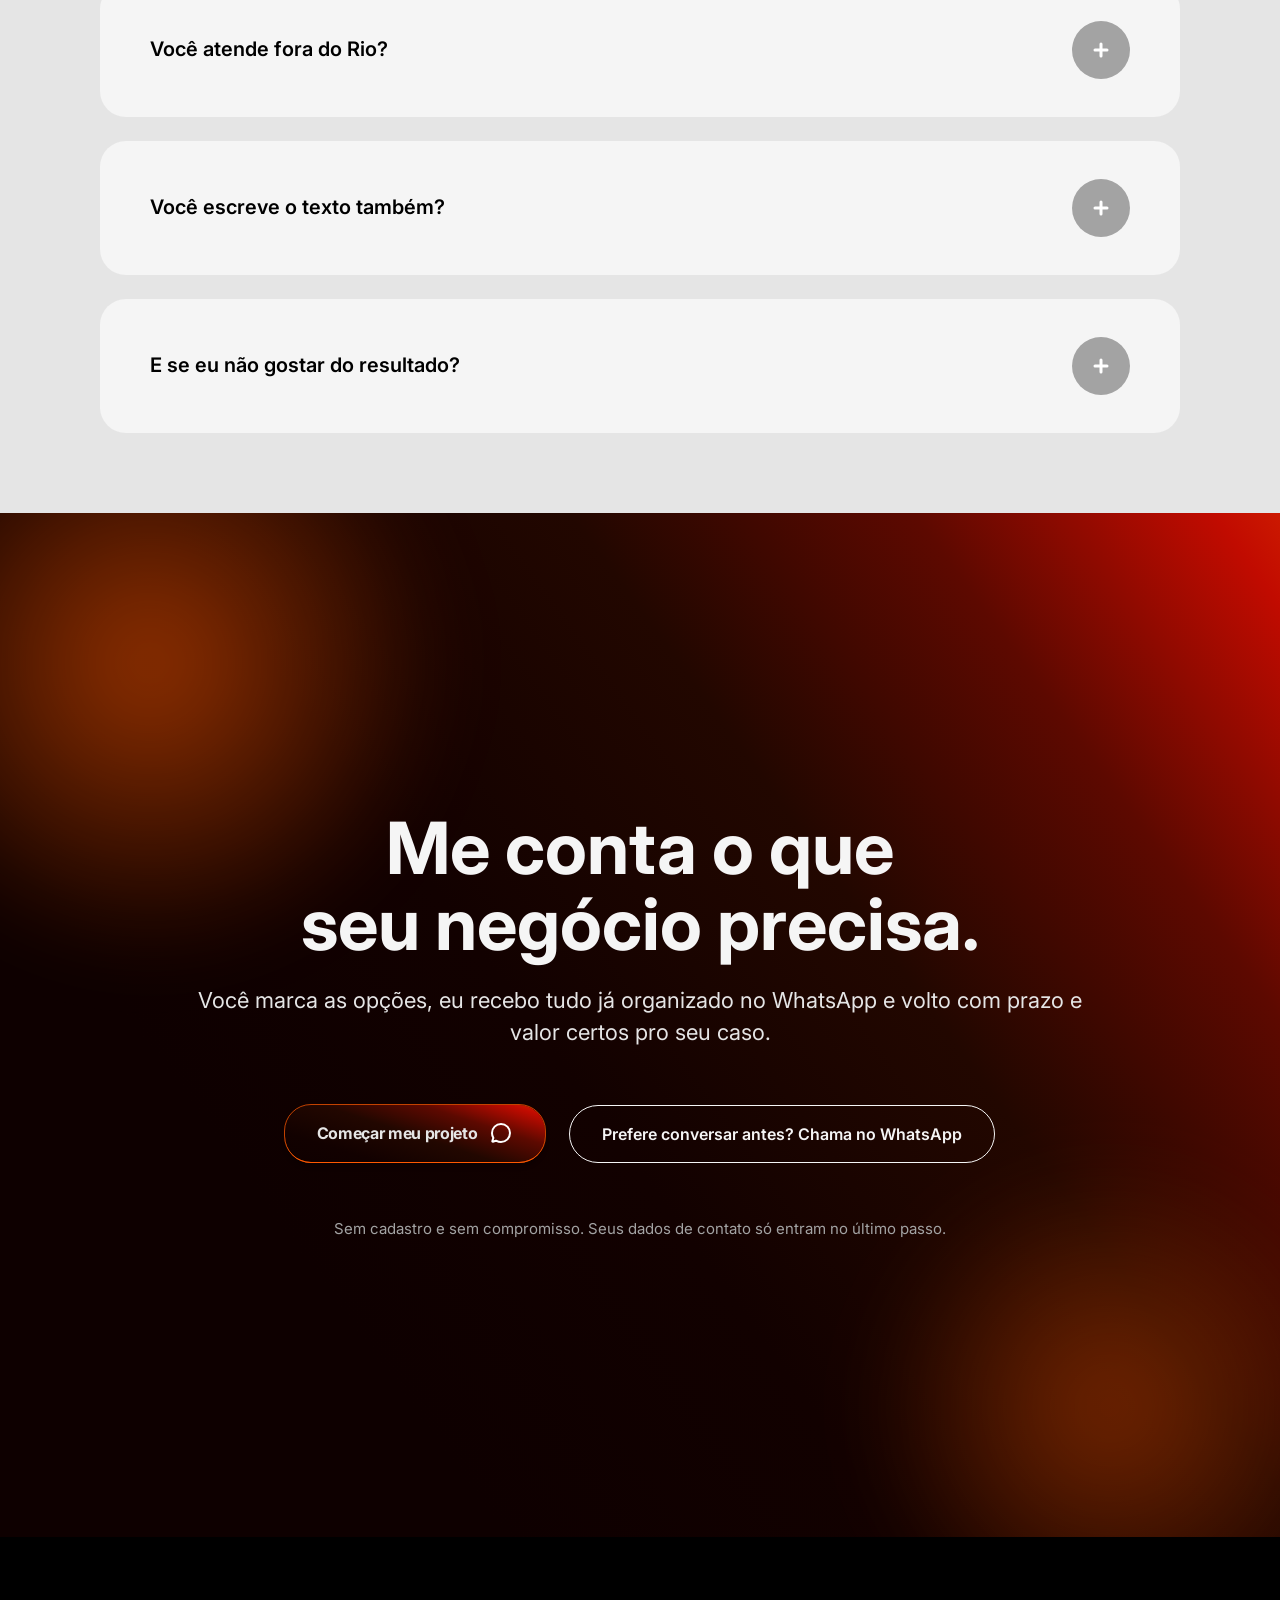
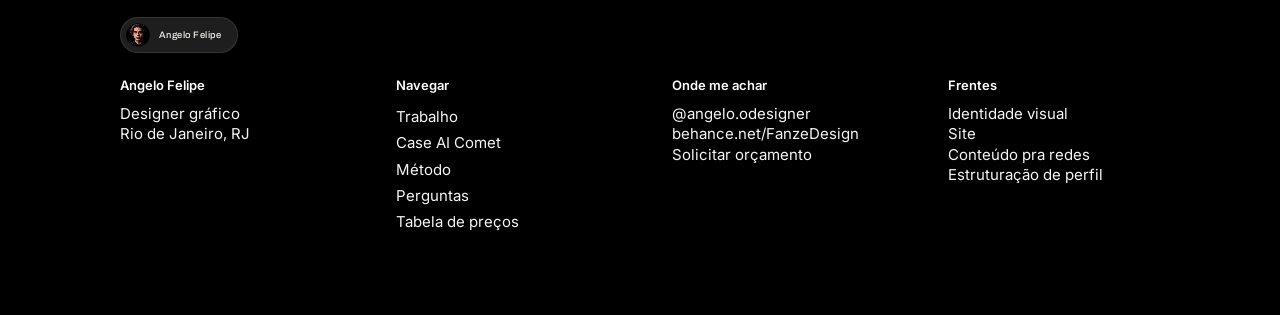
==== commit 38dbaf1e: "Adiciona a página de tabela de preços Nova opção "Tabela de preços" no navbar e no rodapé das 8 pági" ====
--- a/index.html
+++ b/index.html
@@ -3389,6 +3389,7 @@
         <a href="#frentes">Frentes</a>
         <a href="#metodo">Método</a>
         <a href="#sobre">Sobre</a>
+        <a href="precos.html">Tabela de preços</a>
       </div>
       <a href="#" class="btn-secondary" data-qualifica>Entrar em contato</a>
       <!-- só aparece no mobile; abre/fecha a .nav-links, que no desktop
@@ -4011,6 +4012,7 @@
           <li><a href="case-ai-comet.html">Case AI Comet</a></li>
           <li><a href="#metodo">Método</a></li>
           <li><a href="#perguntas">Perguntas</a></li>
+          <li><a href="precos.html">Tabela de preços</a></li>
         </ul>
       </div>
       <div class="rodape-col">
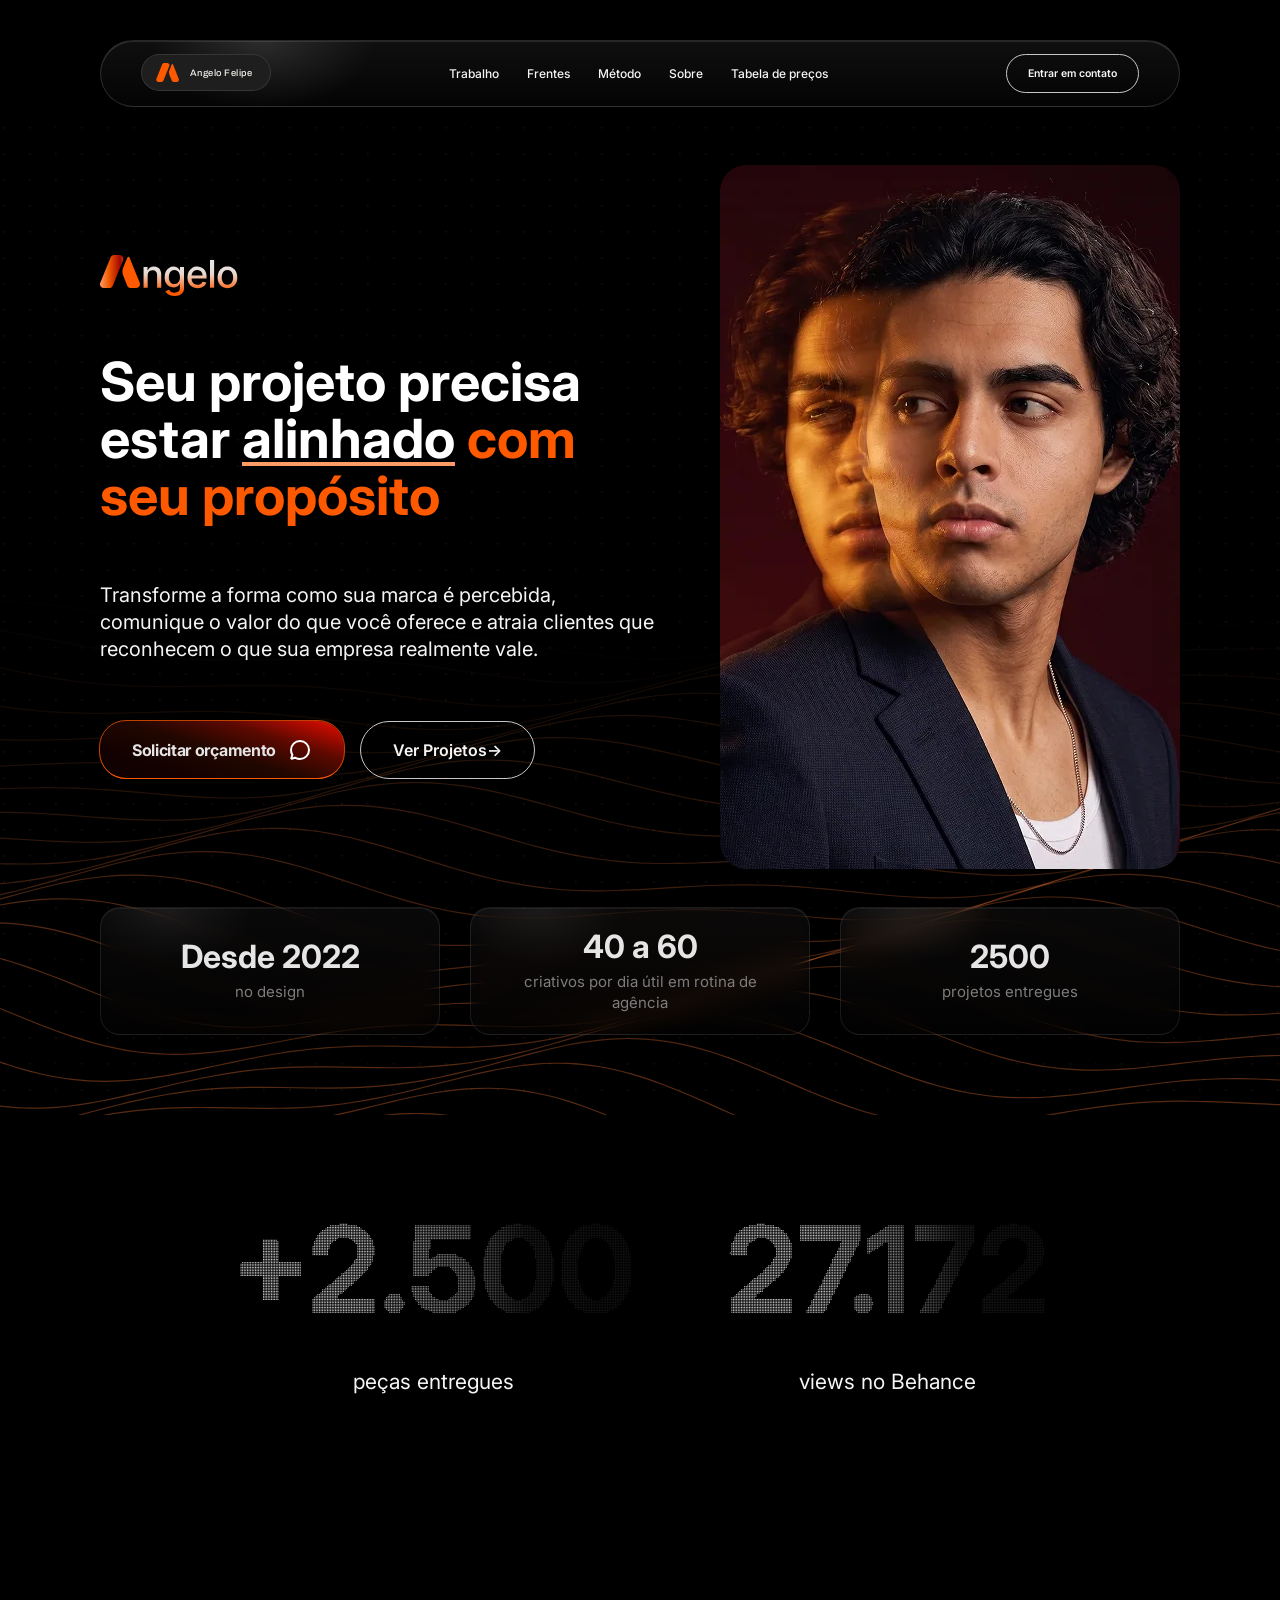
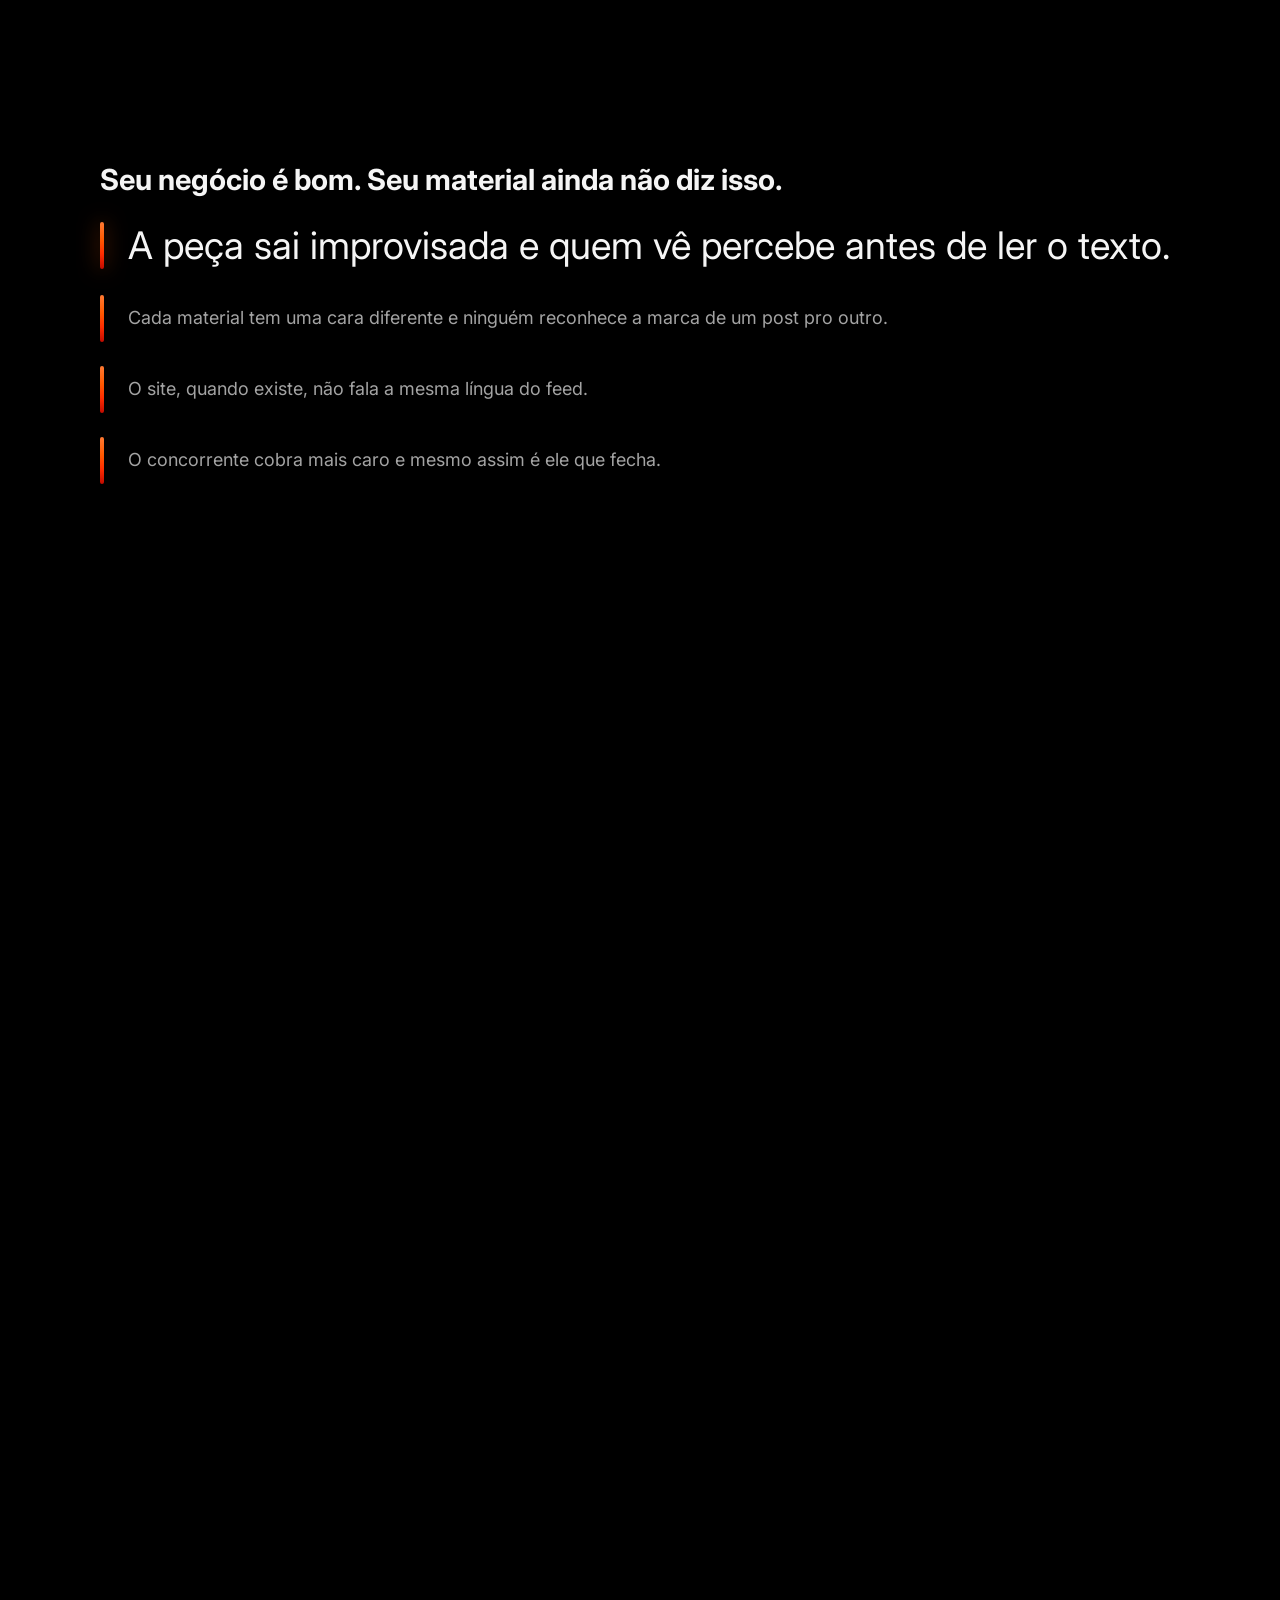
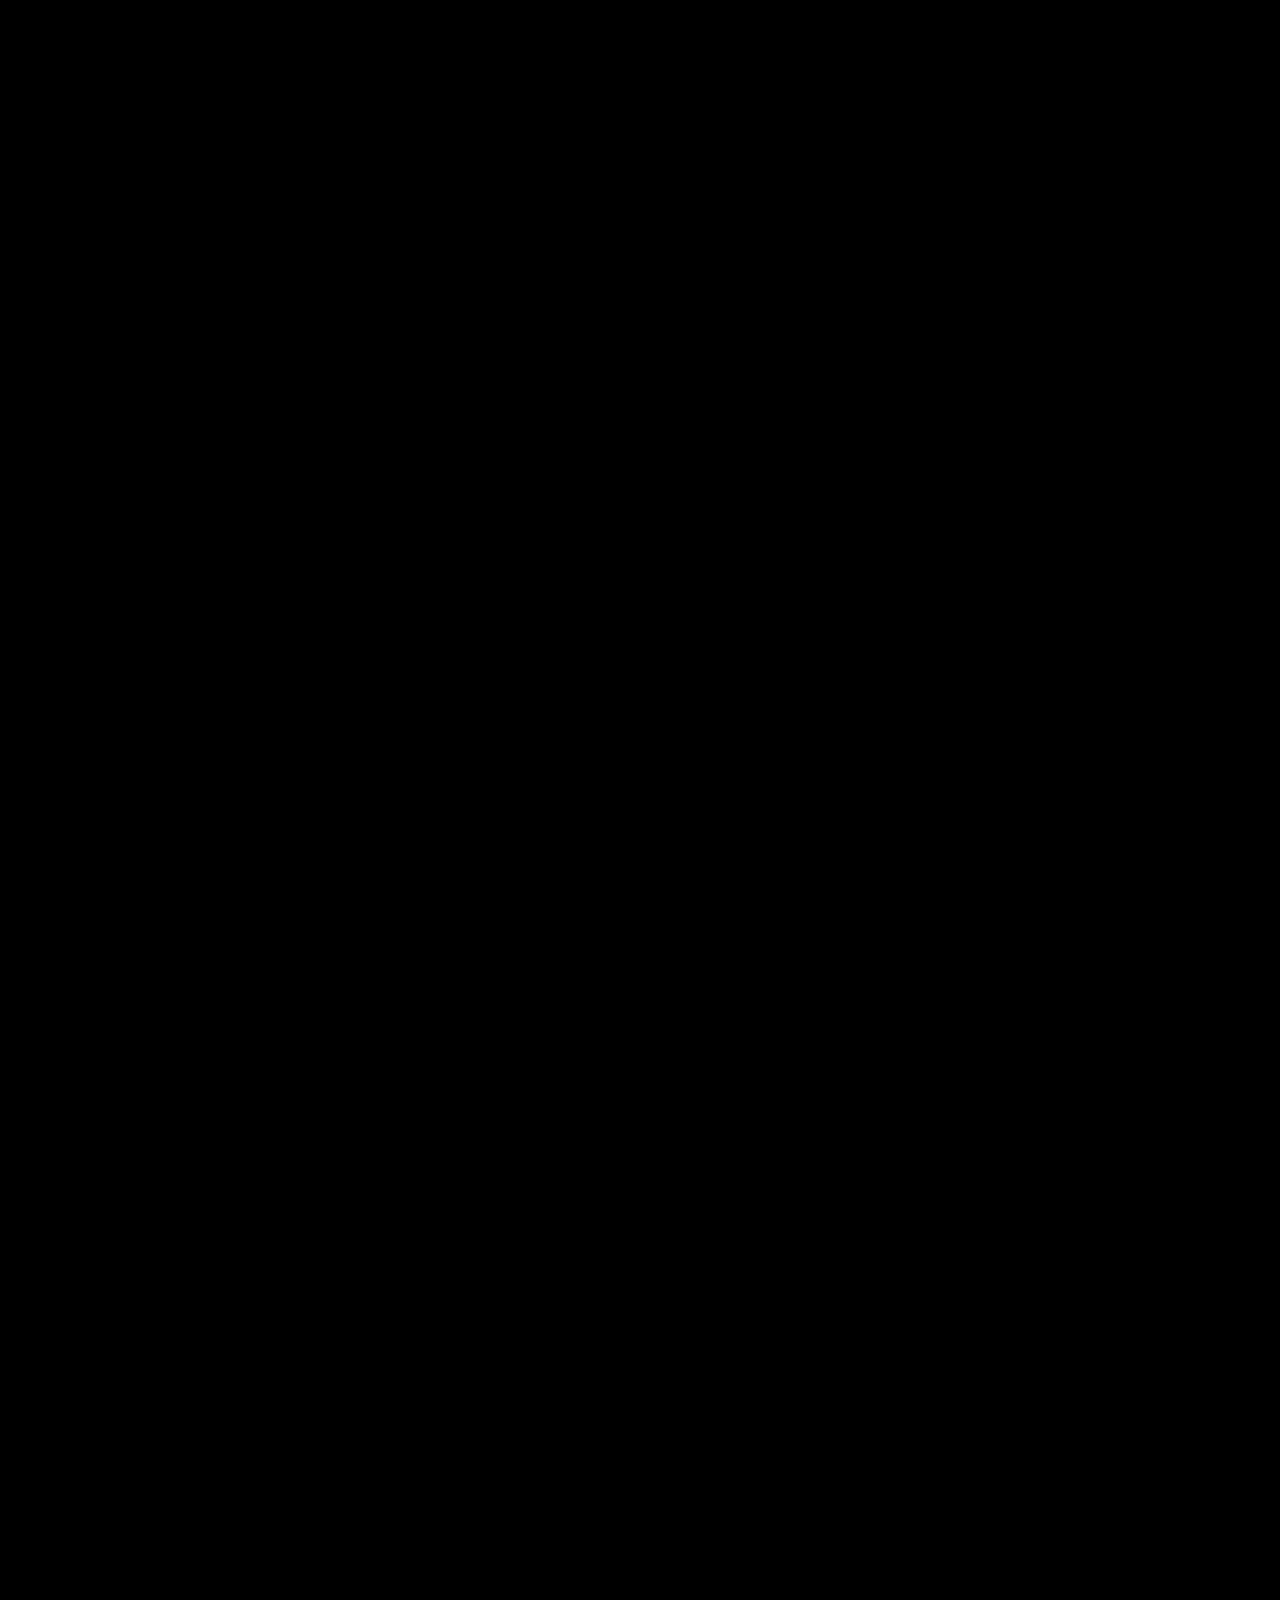
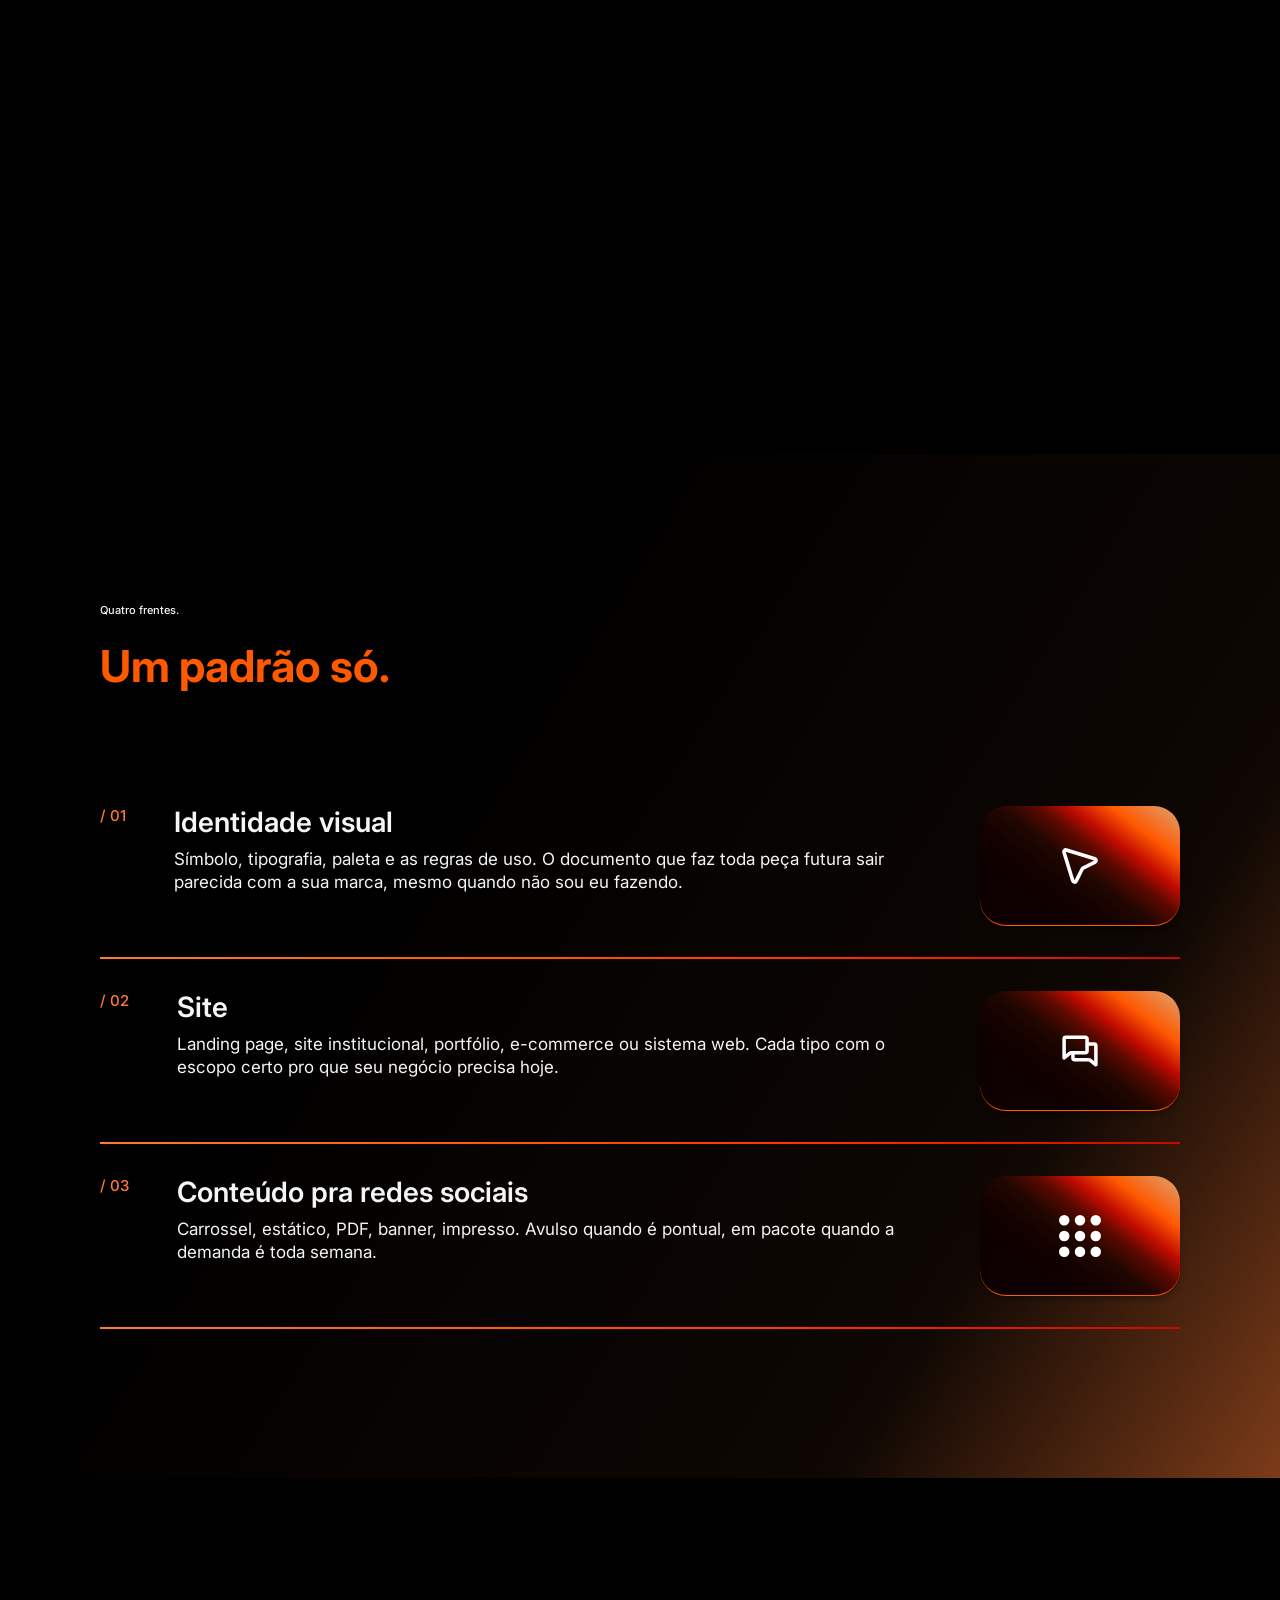
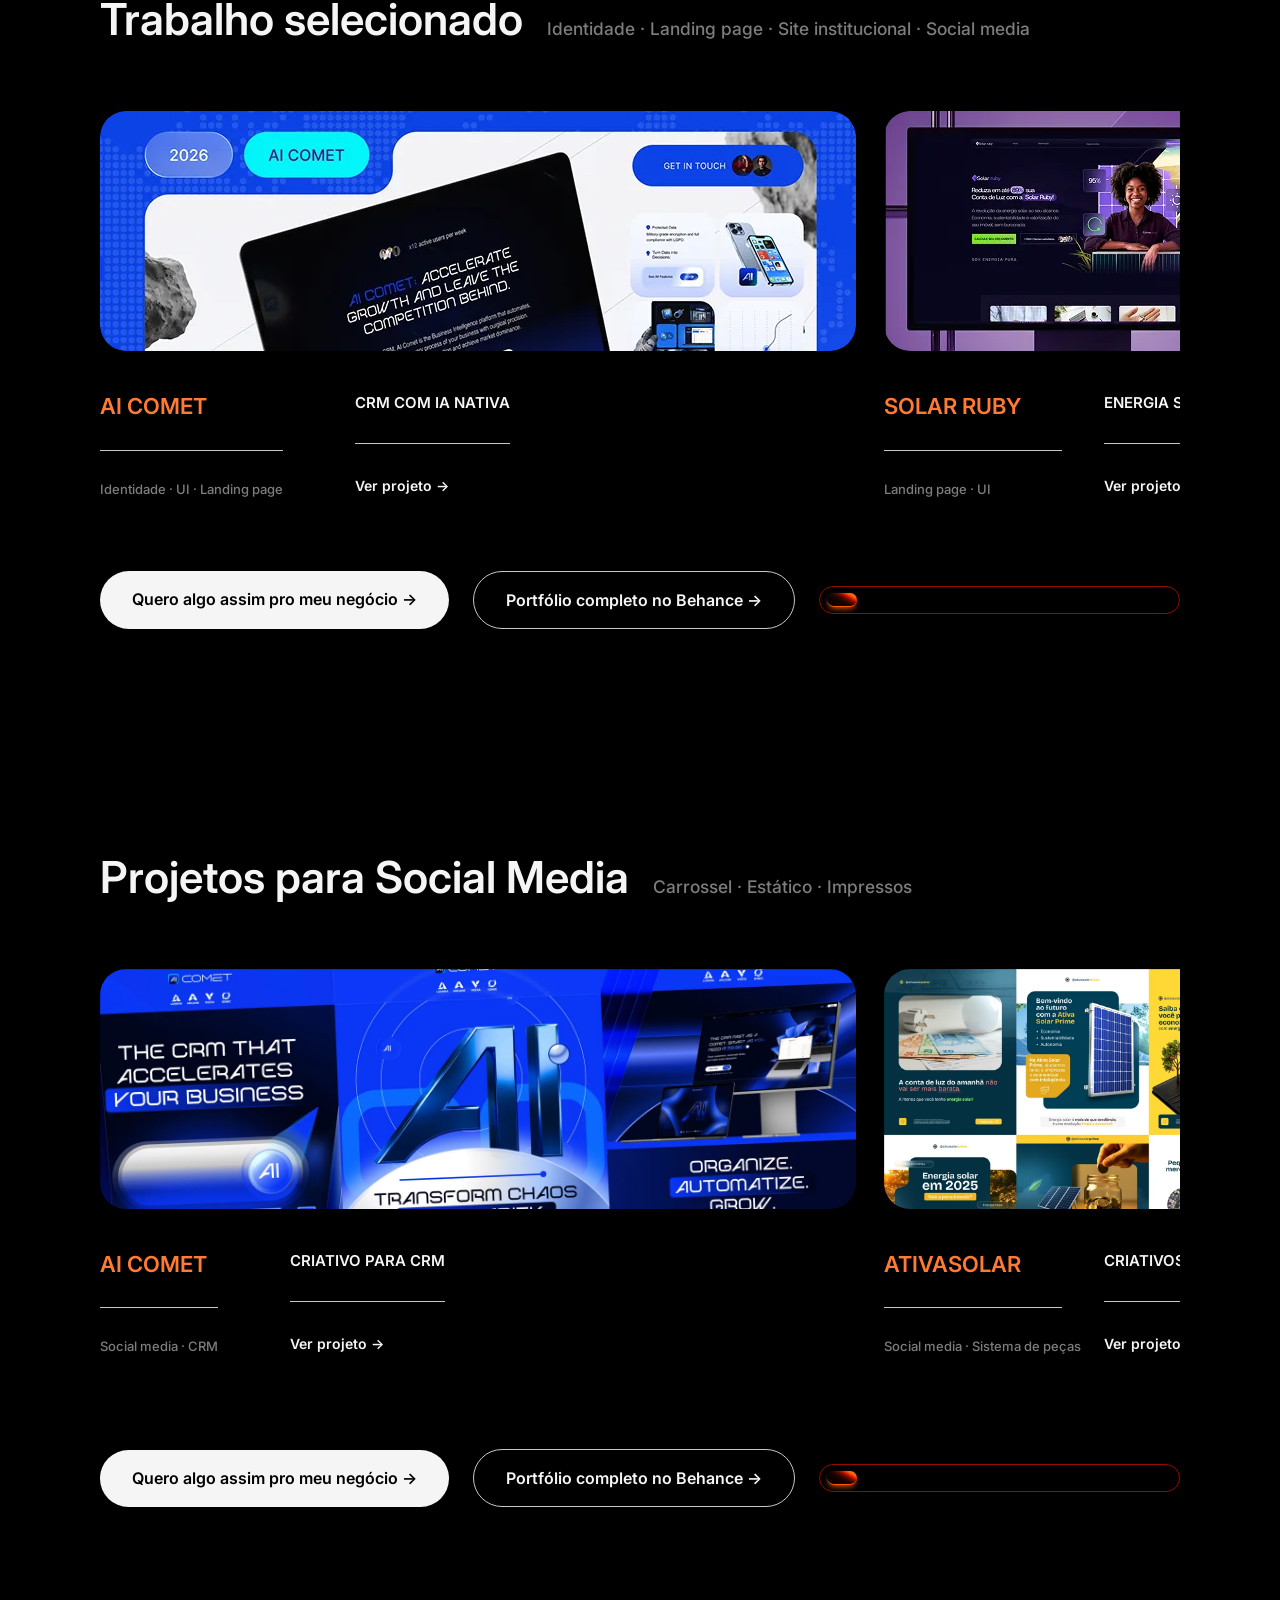
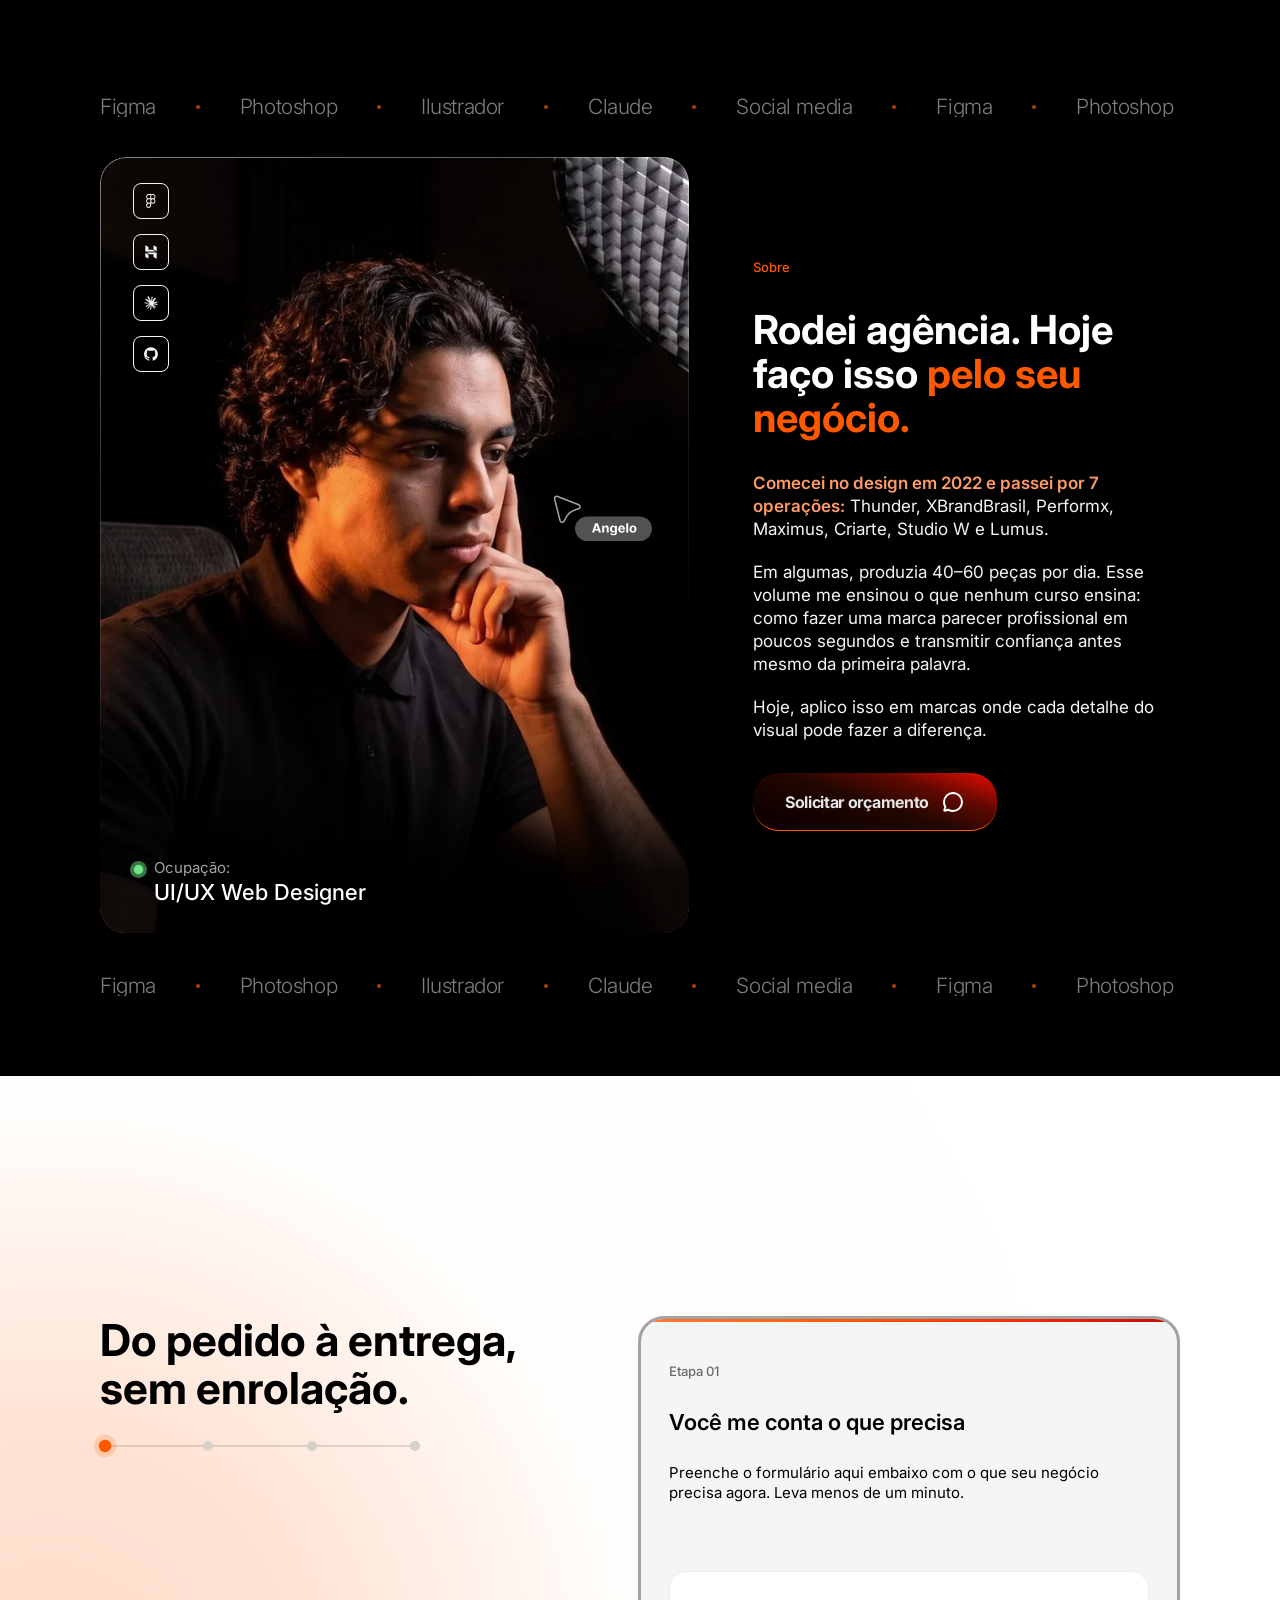
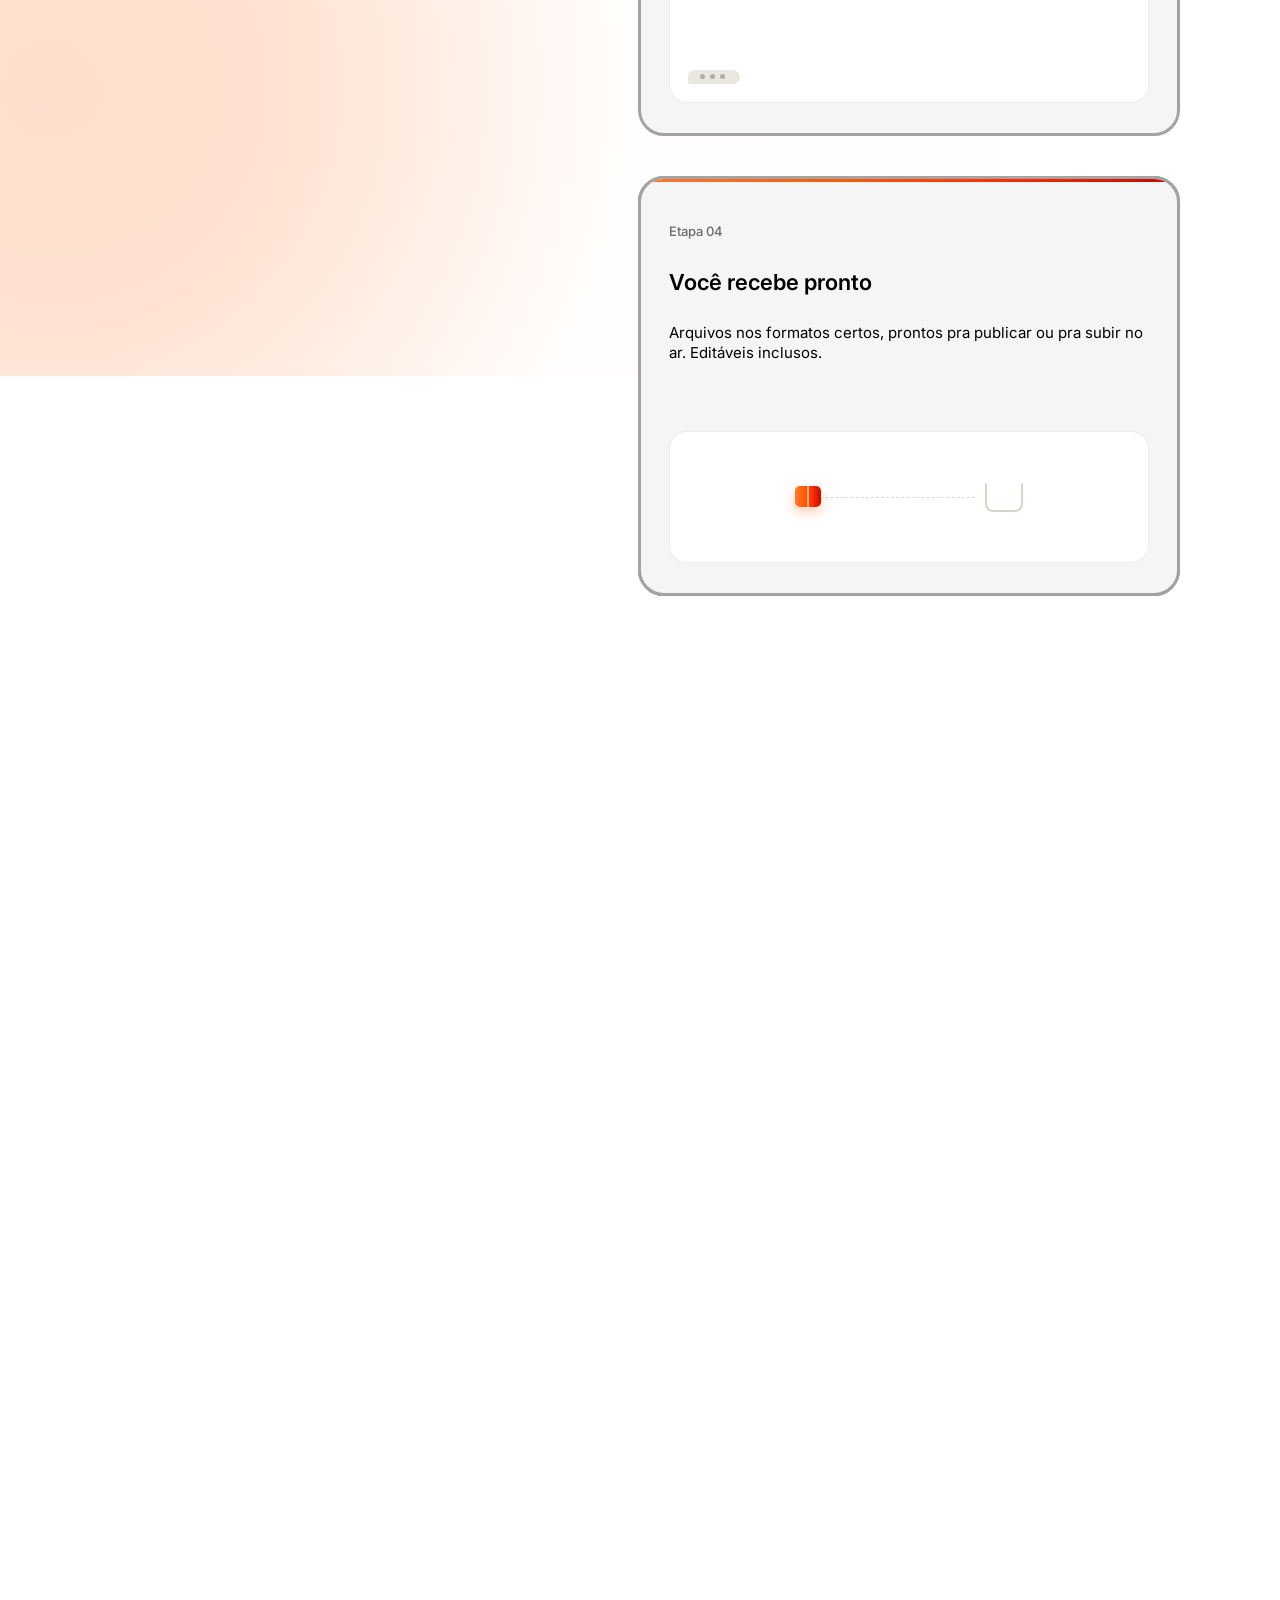
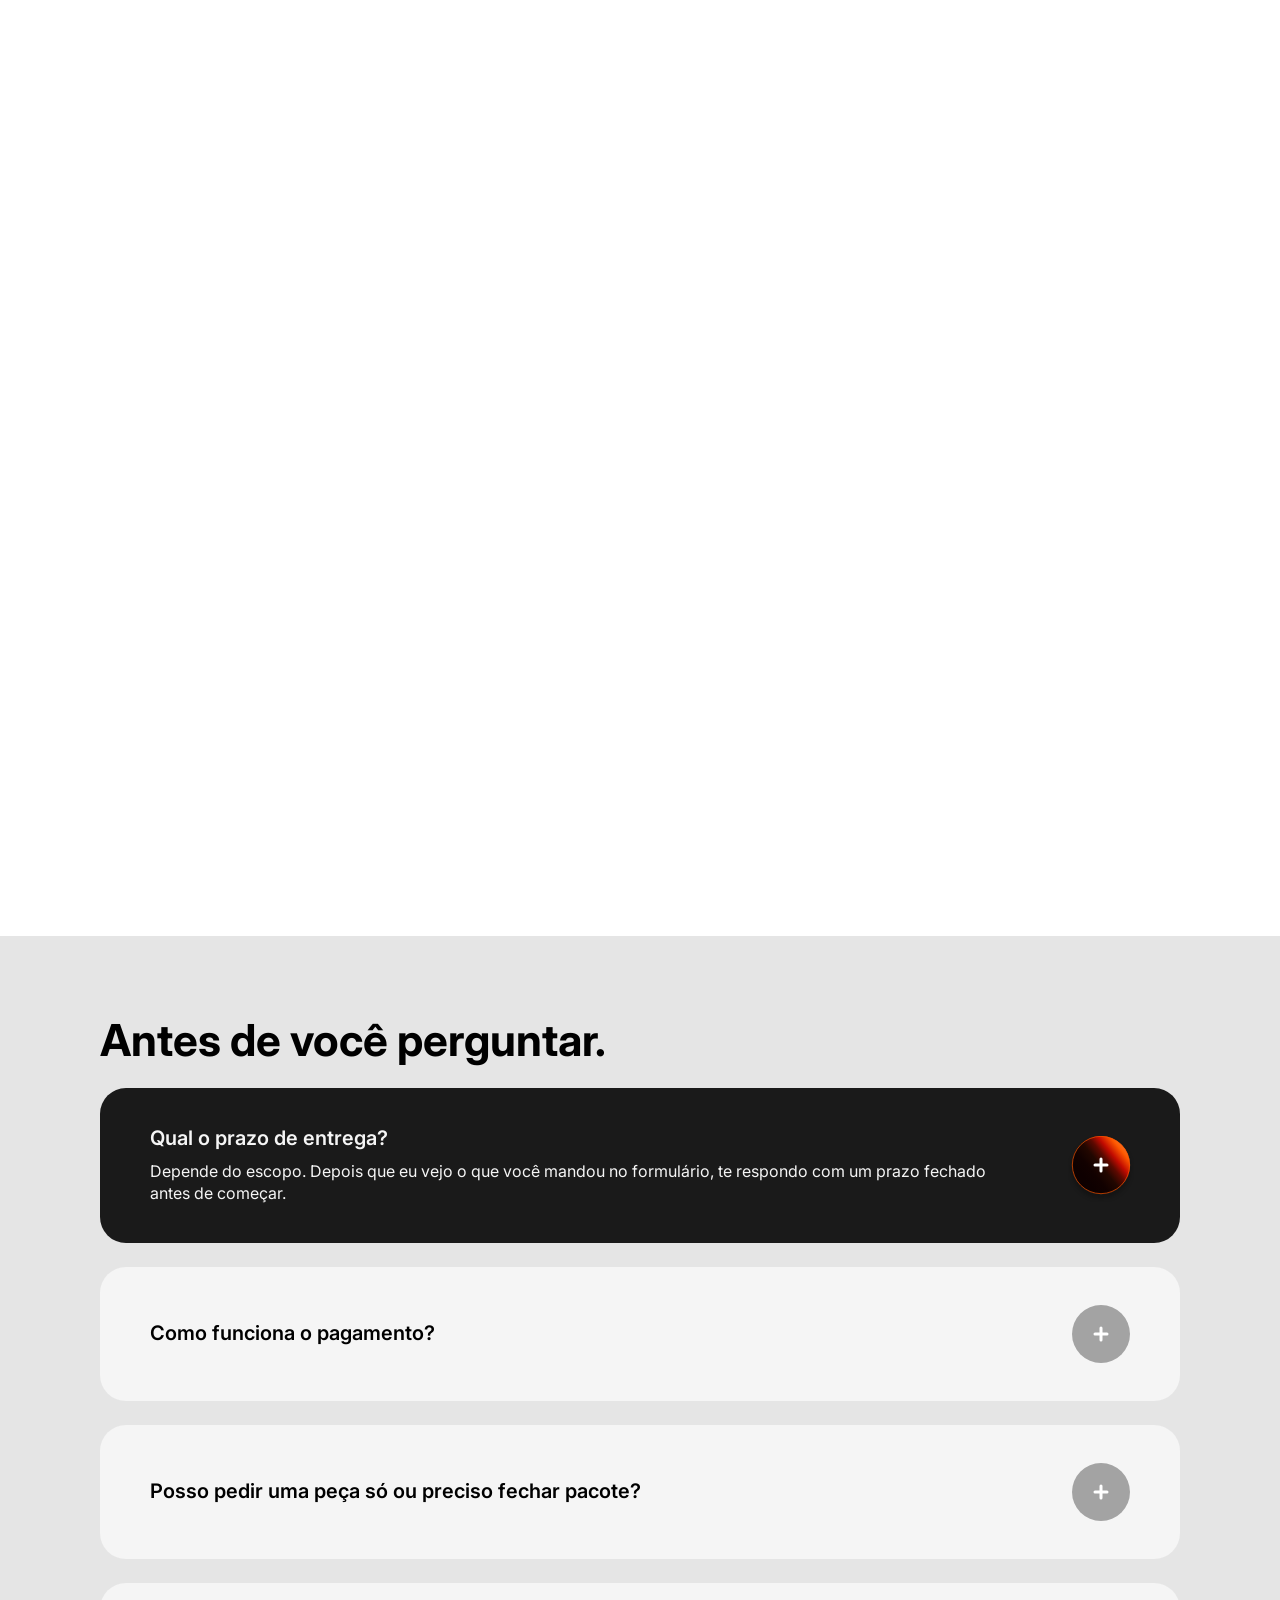
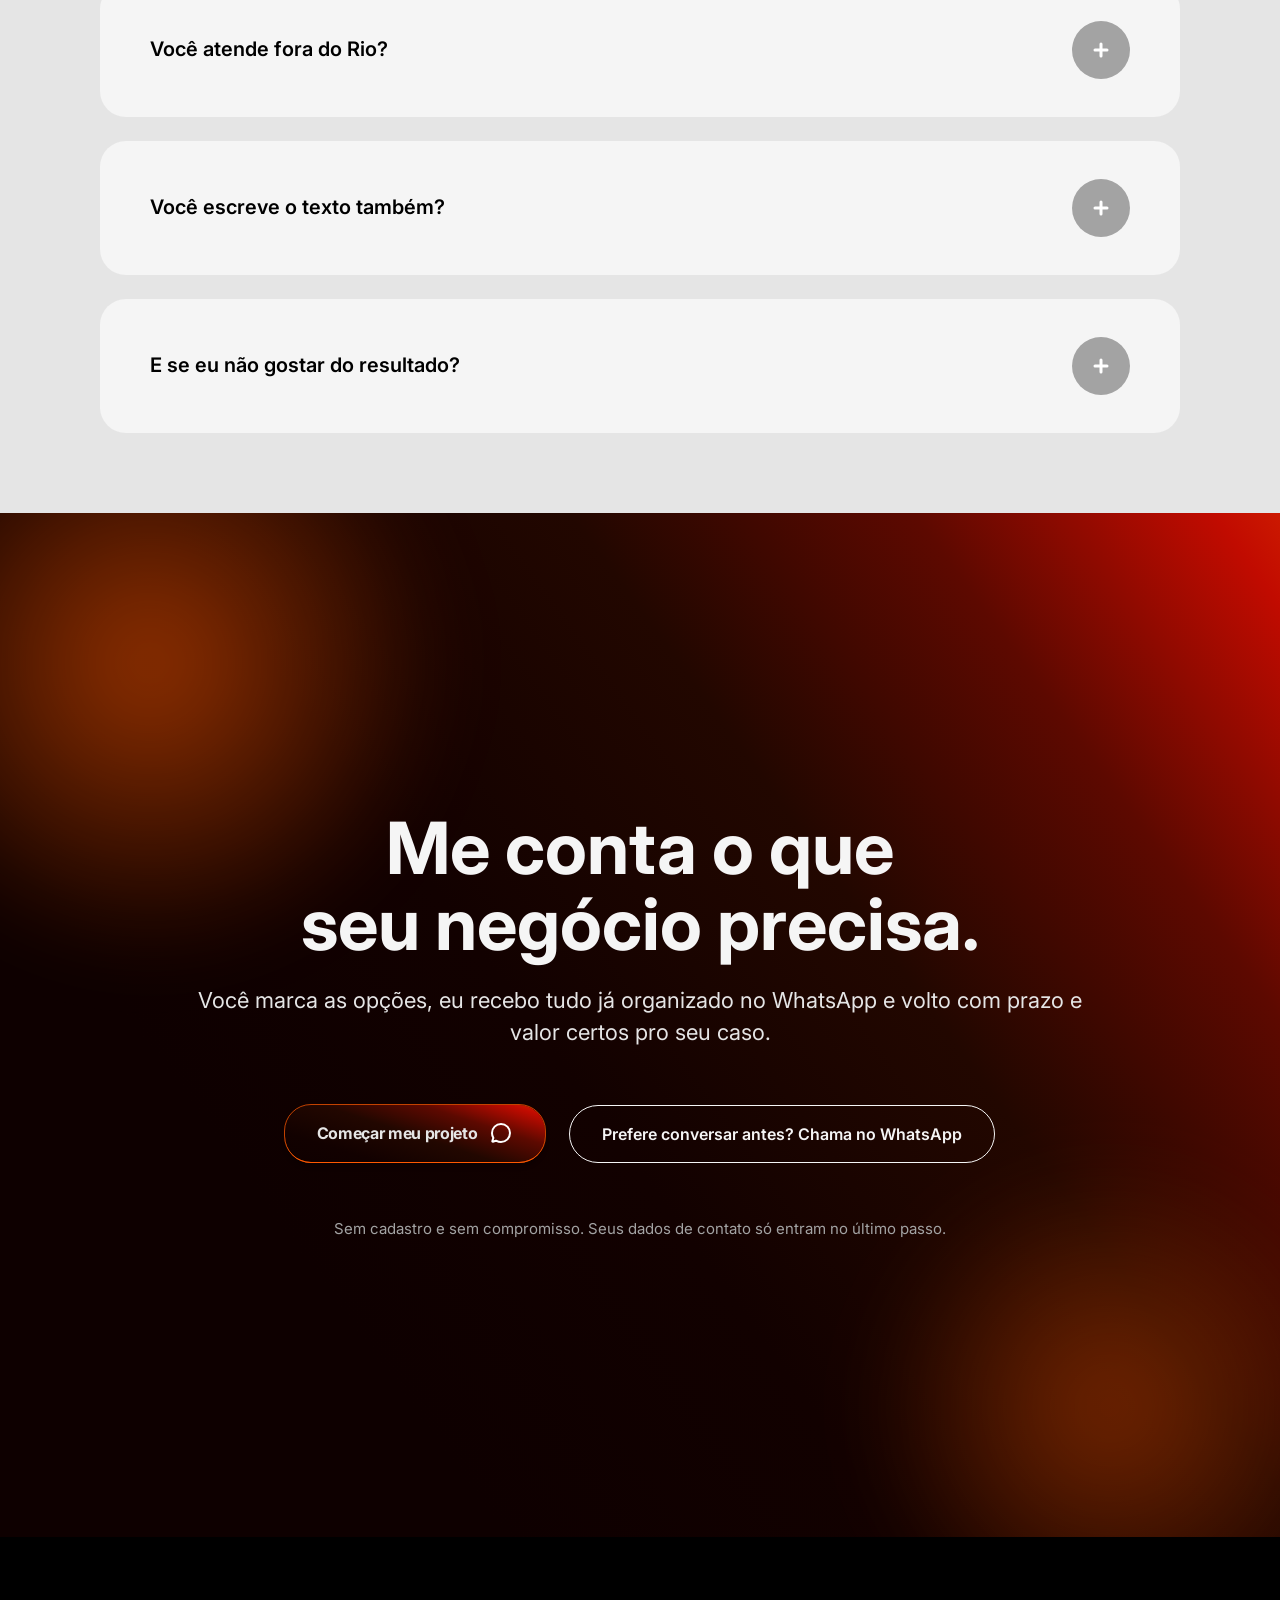
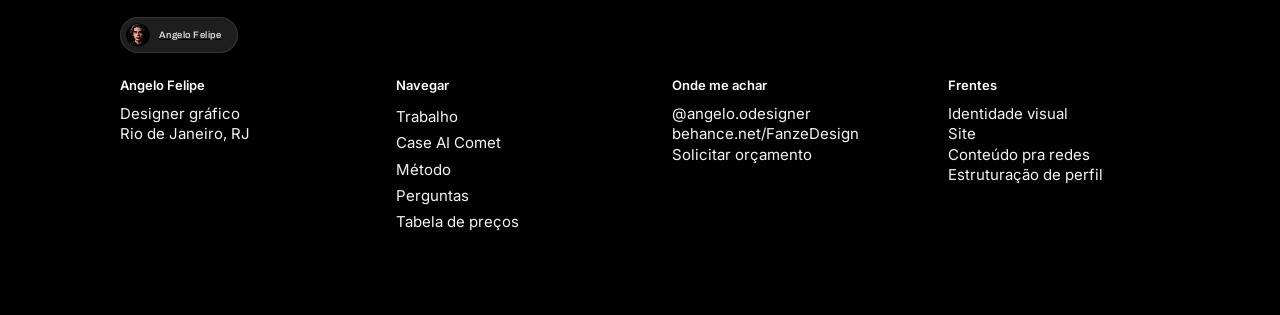
==== commit 142a408b: "Tira o azul padrão do navegador de todos os links O link que eu tinha posto no parágrafo da página d" ====
--- a/index.html
+++ b/index.html
@@ -55,6 +55,25 @@
     user-select: none;
   }
   a, button, .proj-scroll{ -webkit-tap-highlight-color: transparent; }
+
+  /* ---------- COR DOS LINKS ----------
+     Sem isso, todo <a> que não recebe cor de um componente cai no azul
+     padrão do navegador (e no roxo depois de visitado) — duas cores que
+     não existem na identidade. Herdando, o link assume a cor do texto ao
+     redor, que é sempre a cor certa para o lugar onde ele está.
+
+     Links de corpo de texto, que precisam se destacar para serem
+     reconhecidos como link, recebem o laranja explicitamente (.link). */
+  a{ color: inherit; }
+
+  .link{
+    color: var(--laranja-500);
+    text-decoration: none;
+    border-bottom: 1px solid rgba(255,89,0,.45);
+    transition: color .2s ease, border-color .2s ease;
+  }
+  .link:hover{ color: var(--laranja-400); border-bottom-color: var(--laranja-400); }
+
 
 
   *{ box-sizing: border-box; margin: 0; padding: 0; }
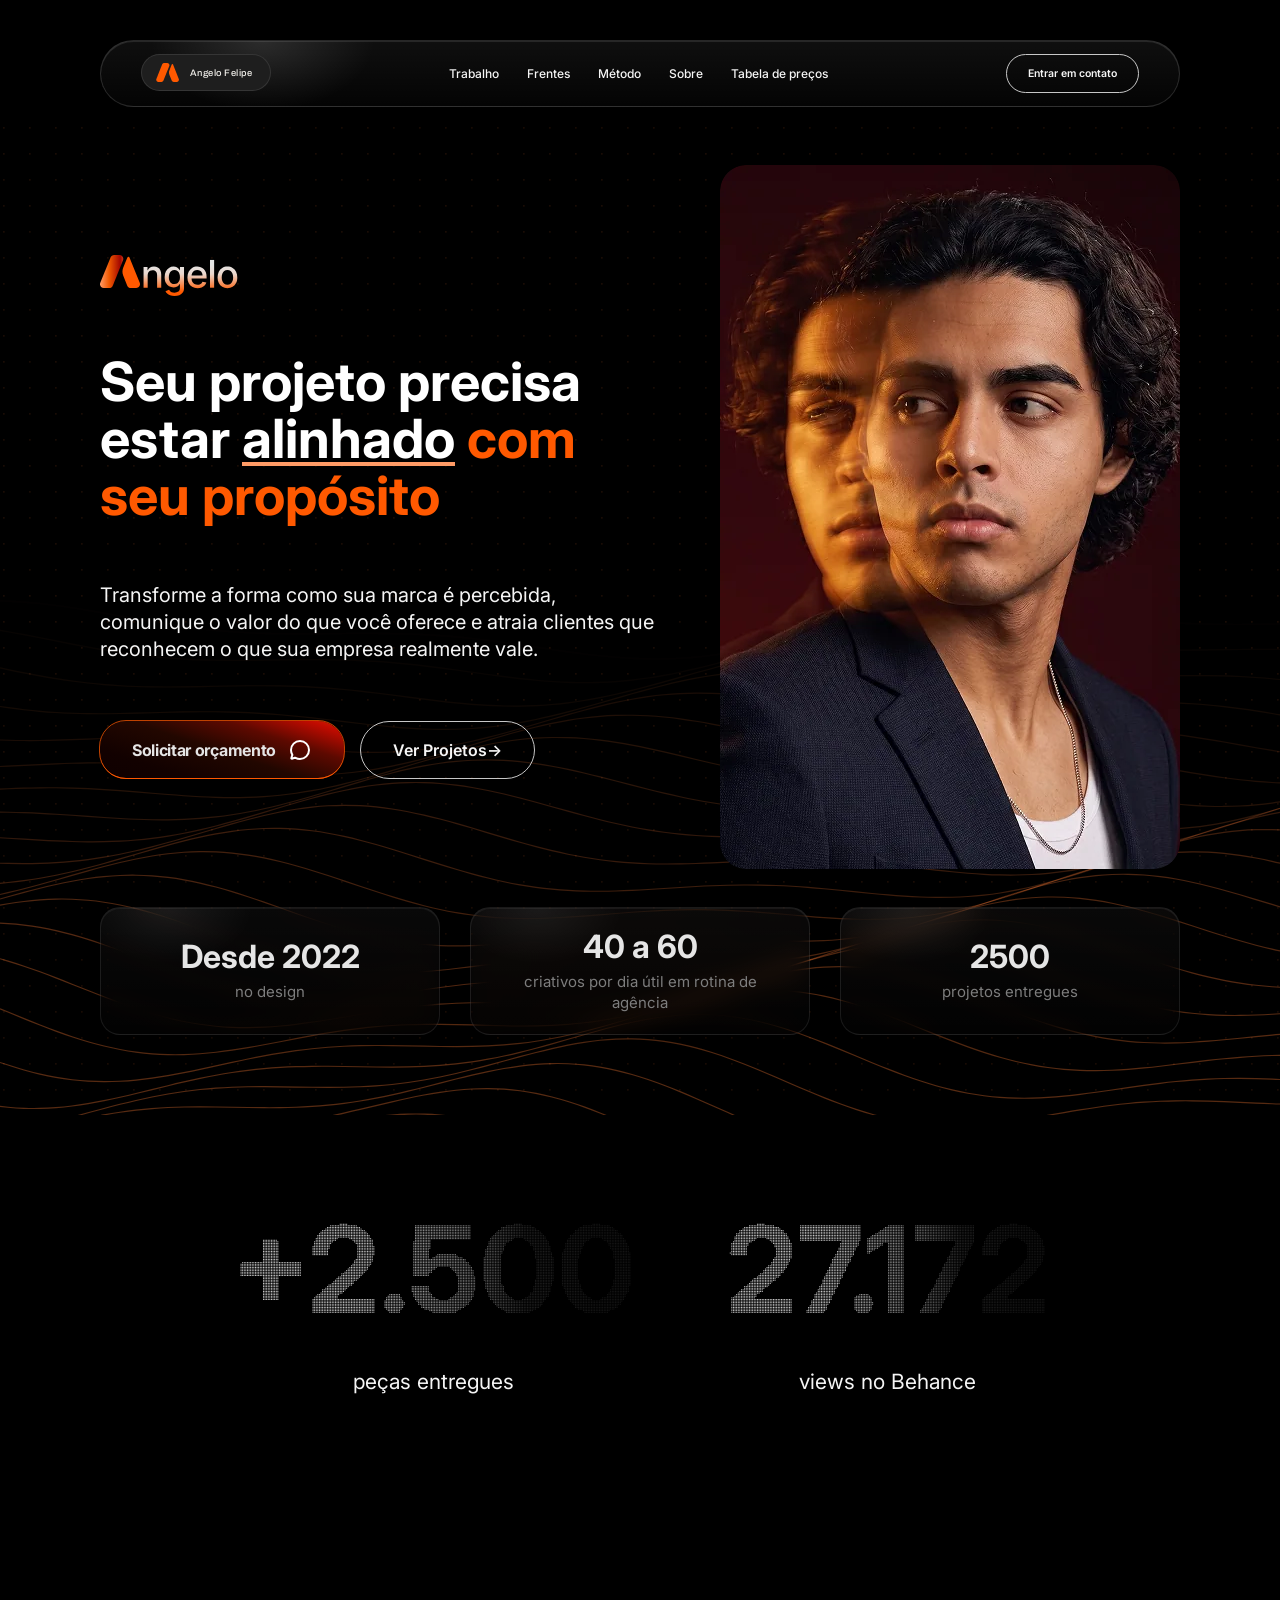
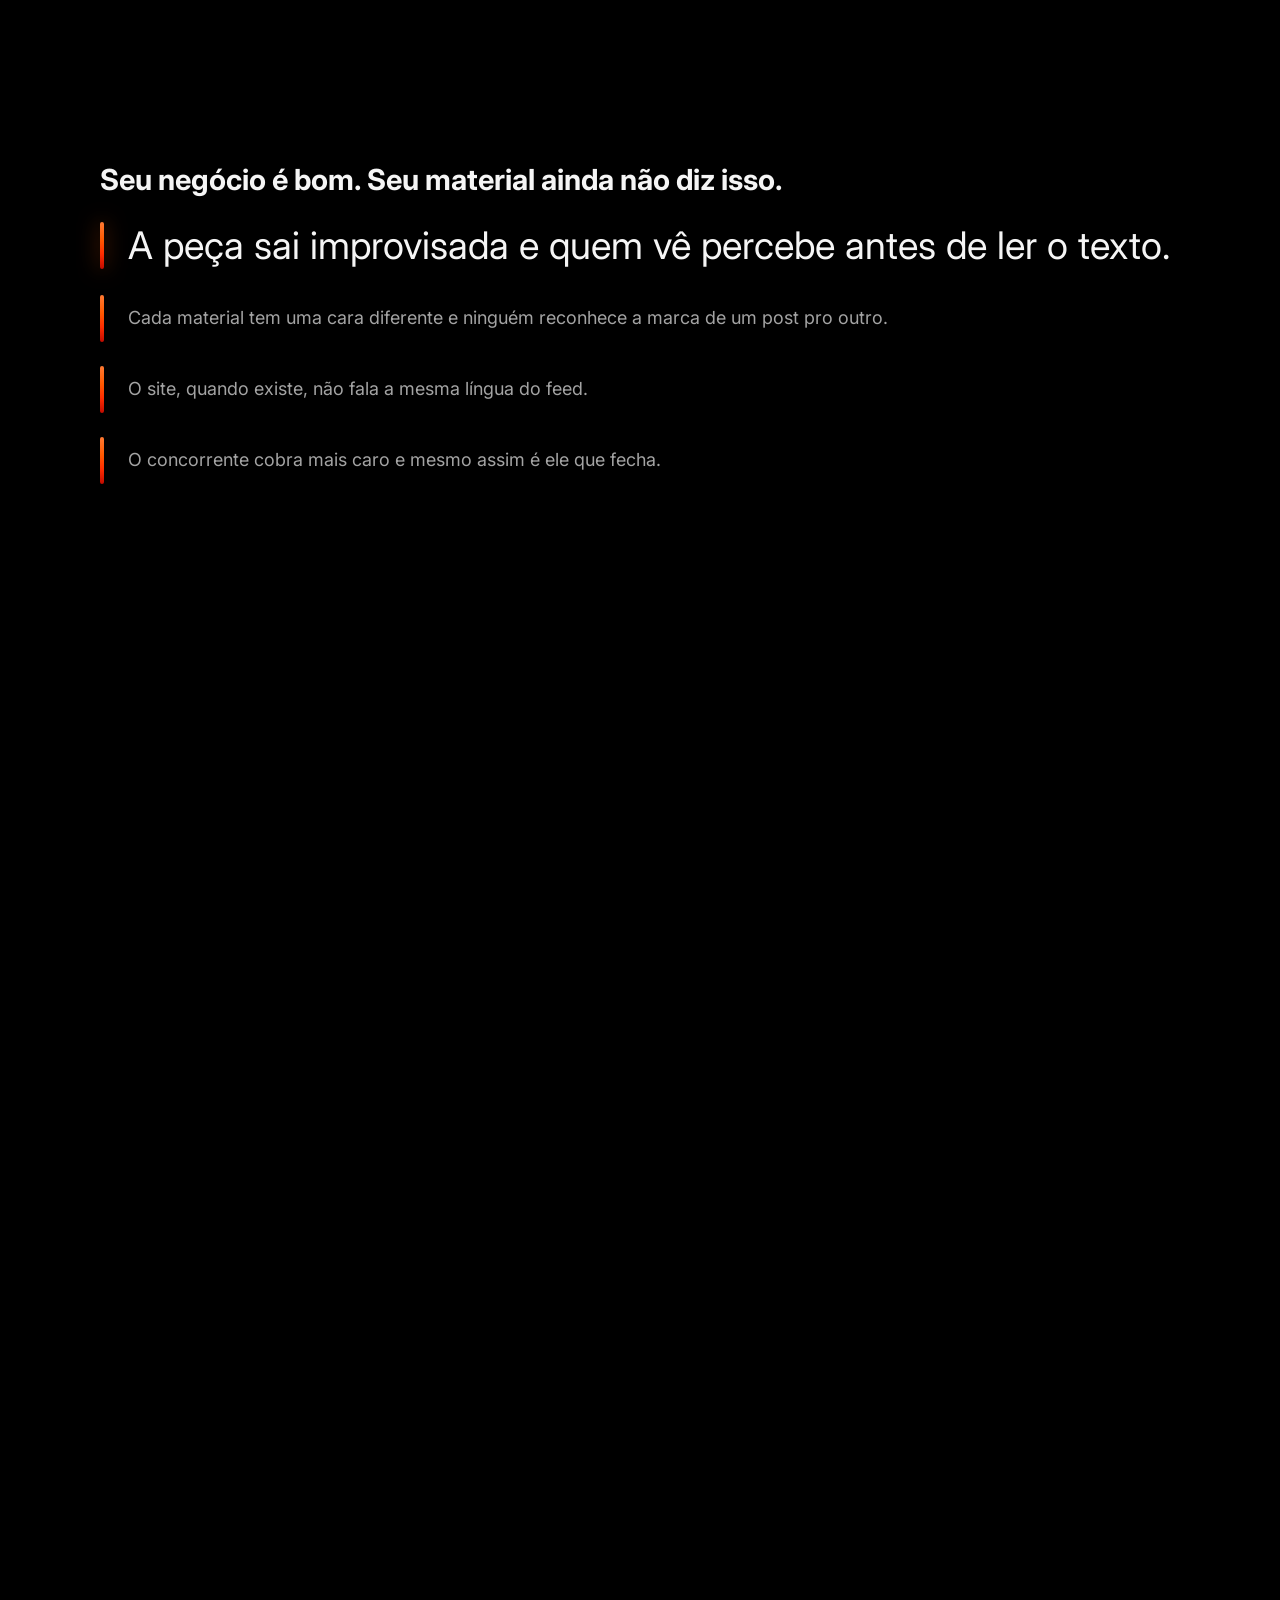
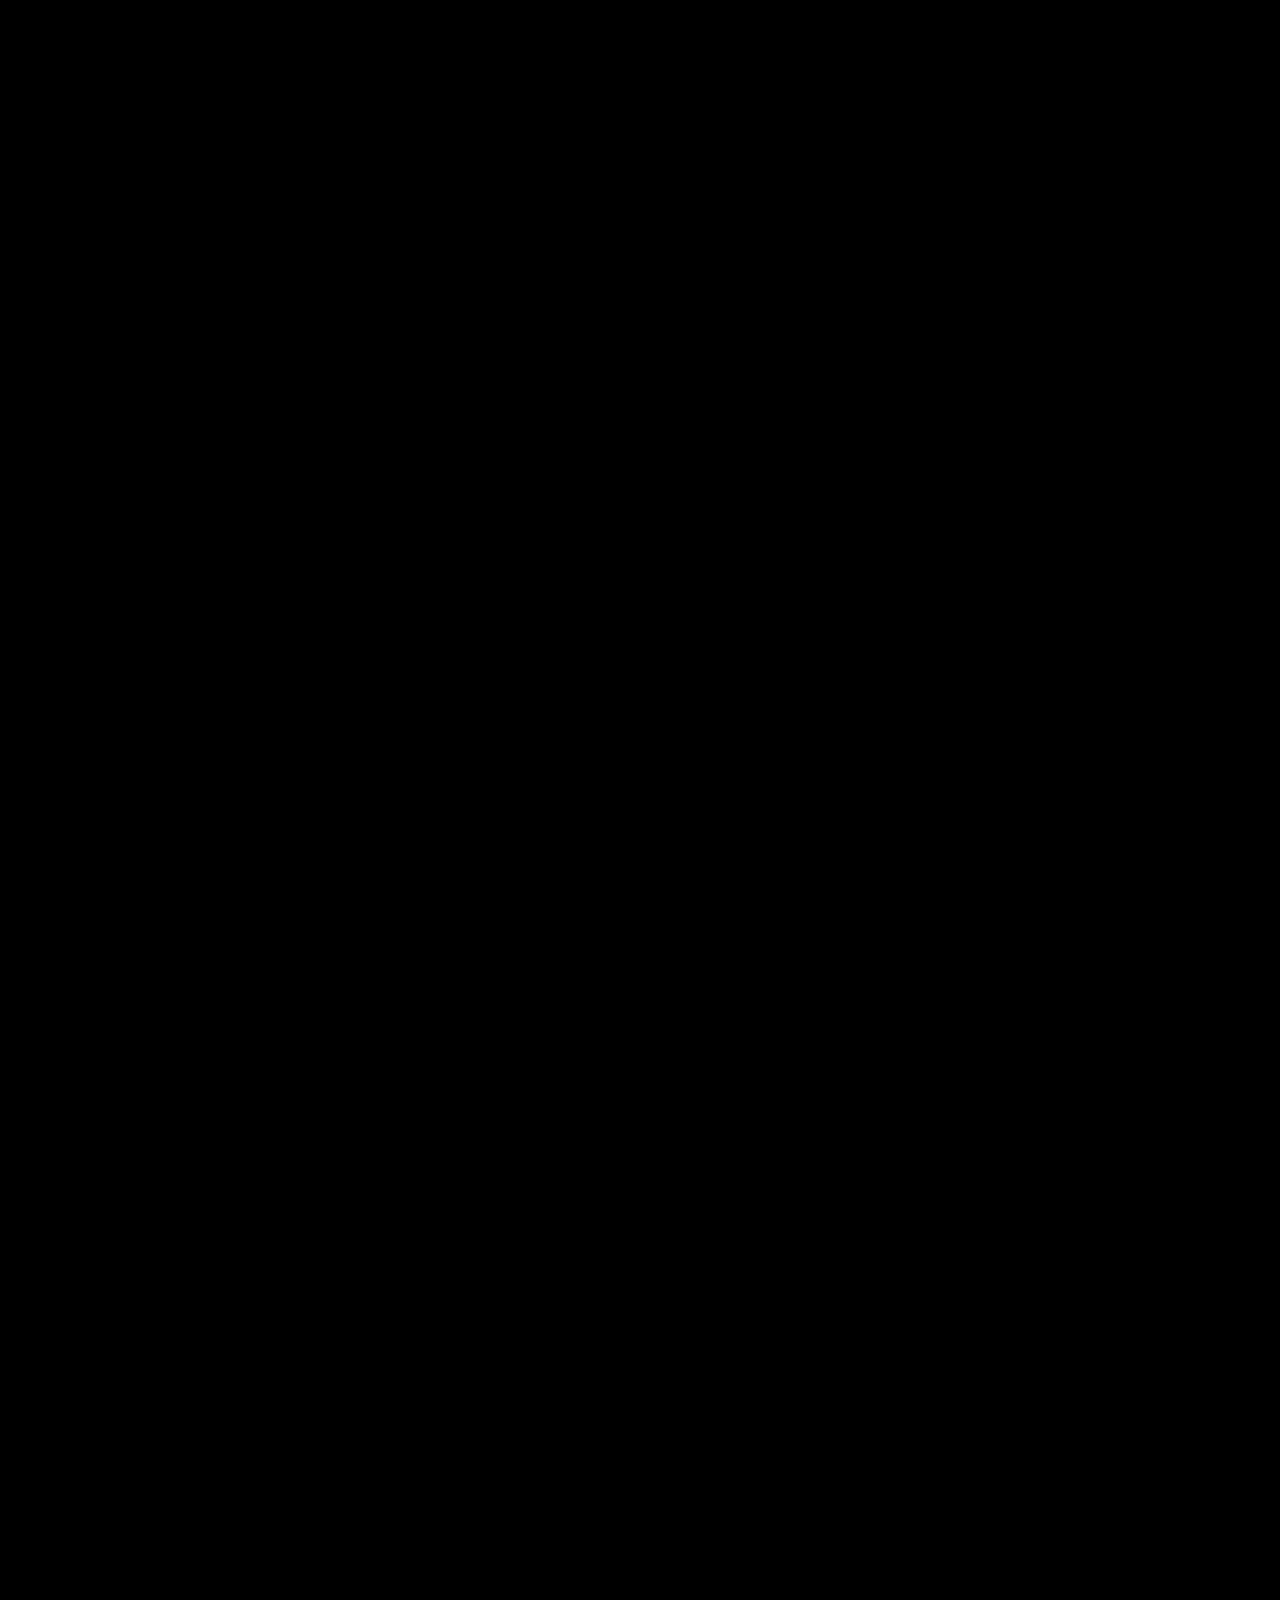
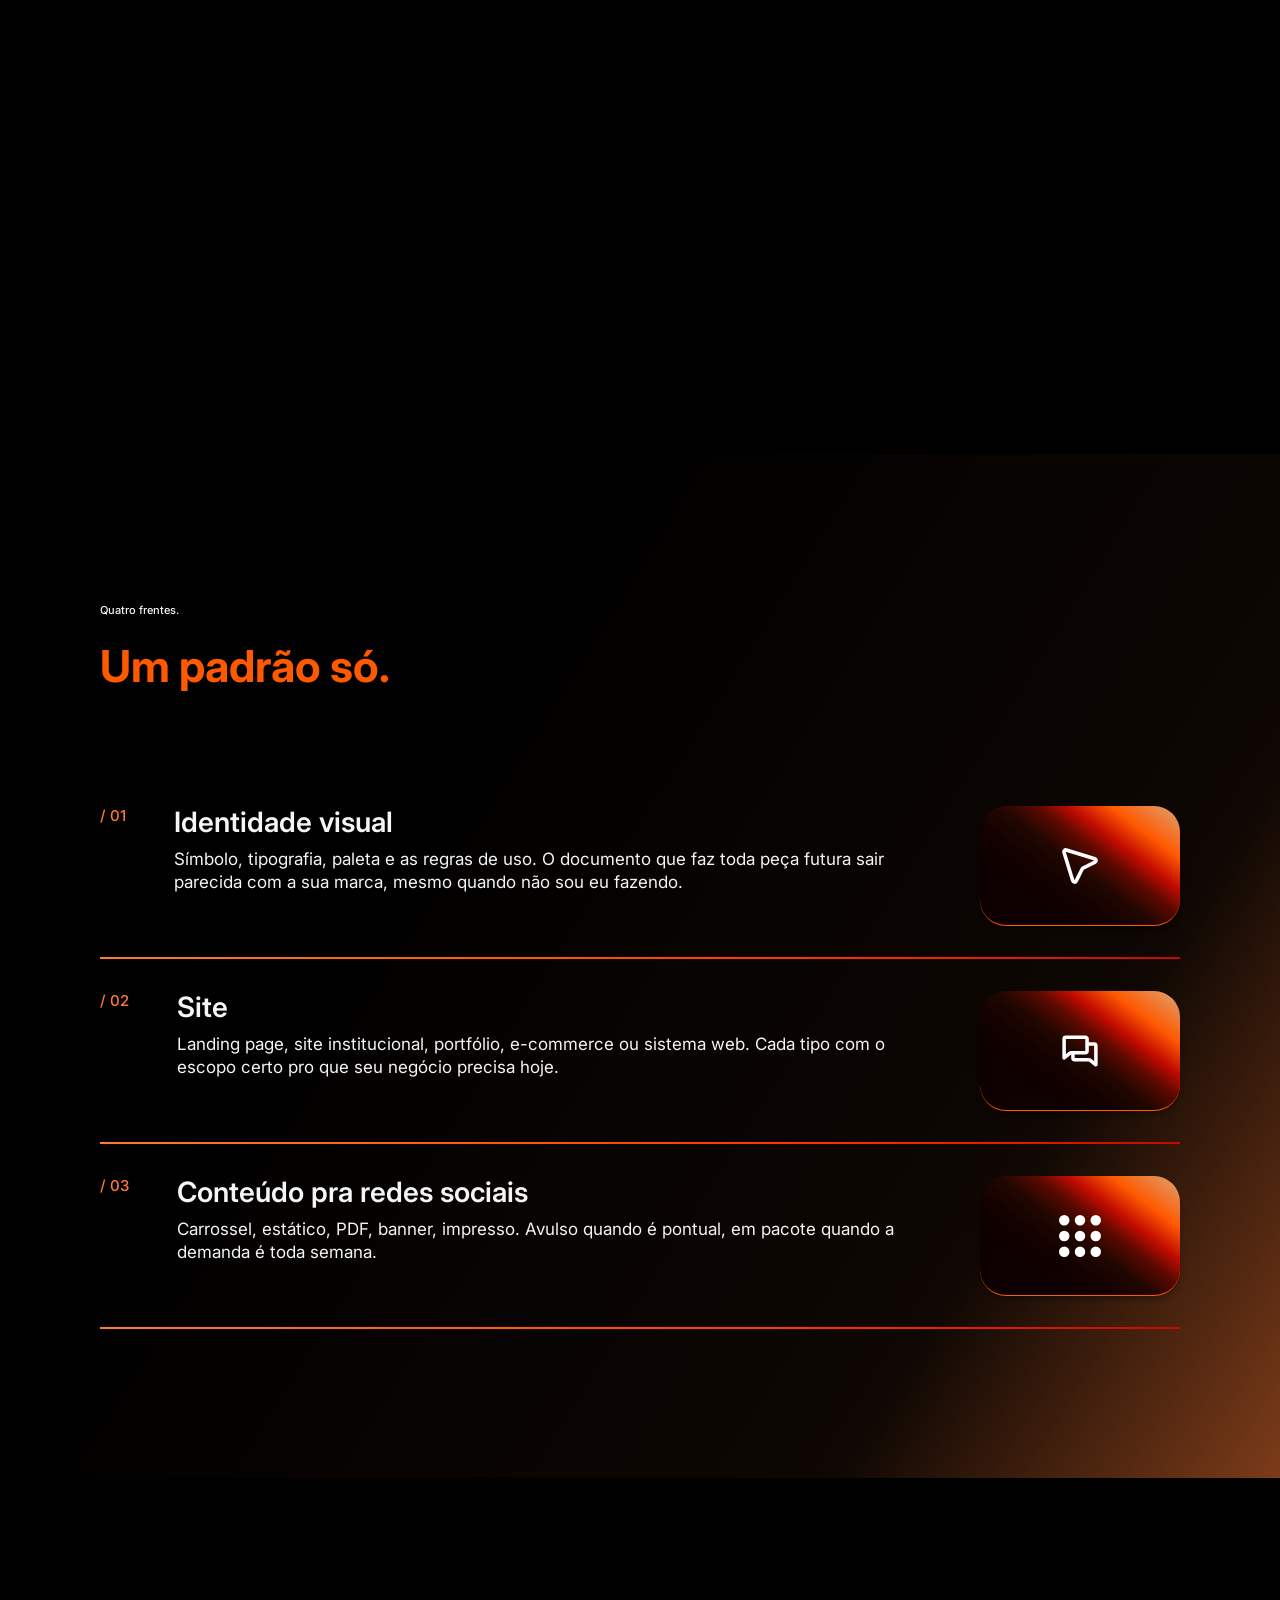
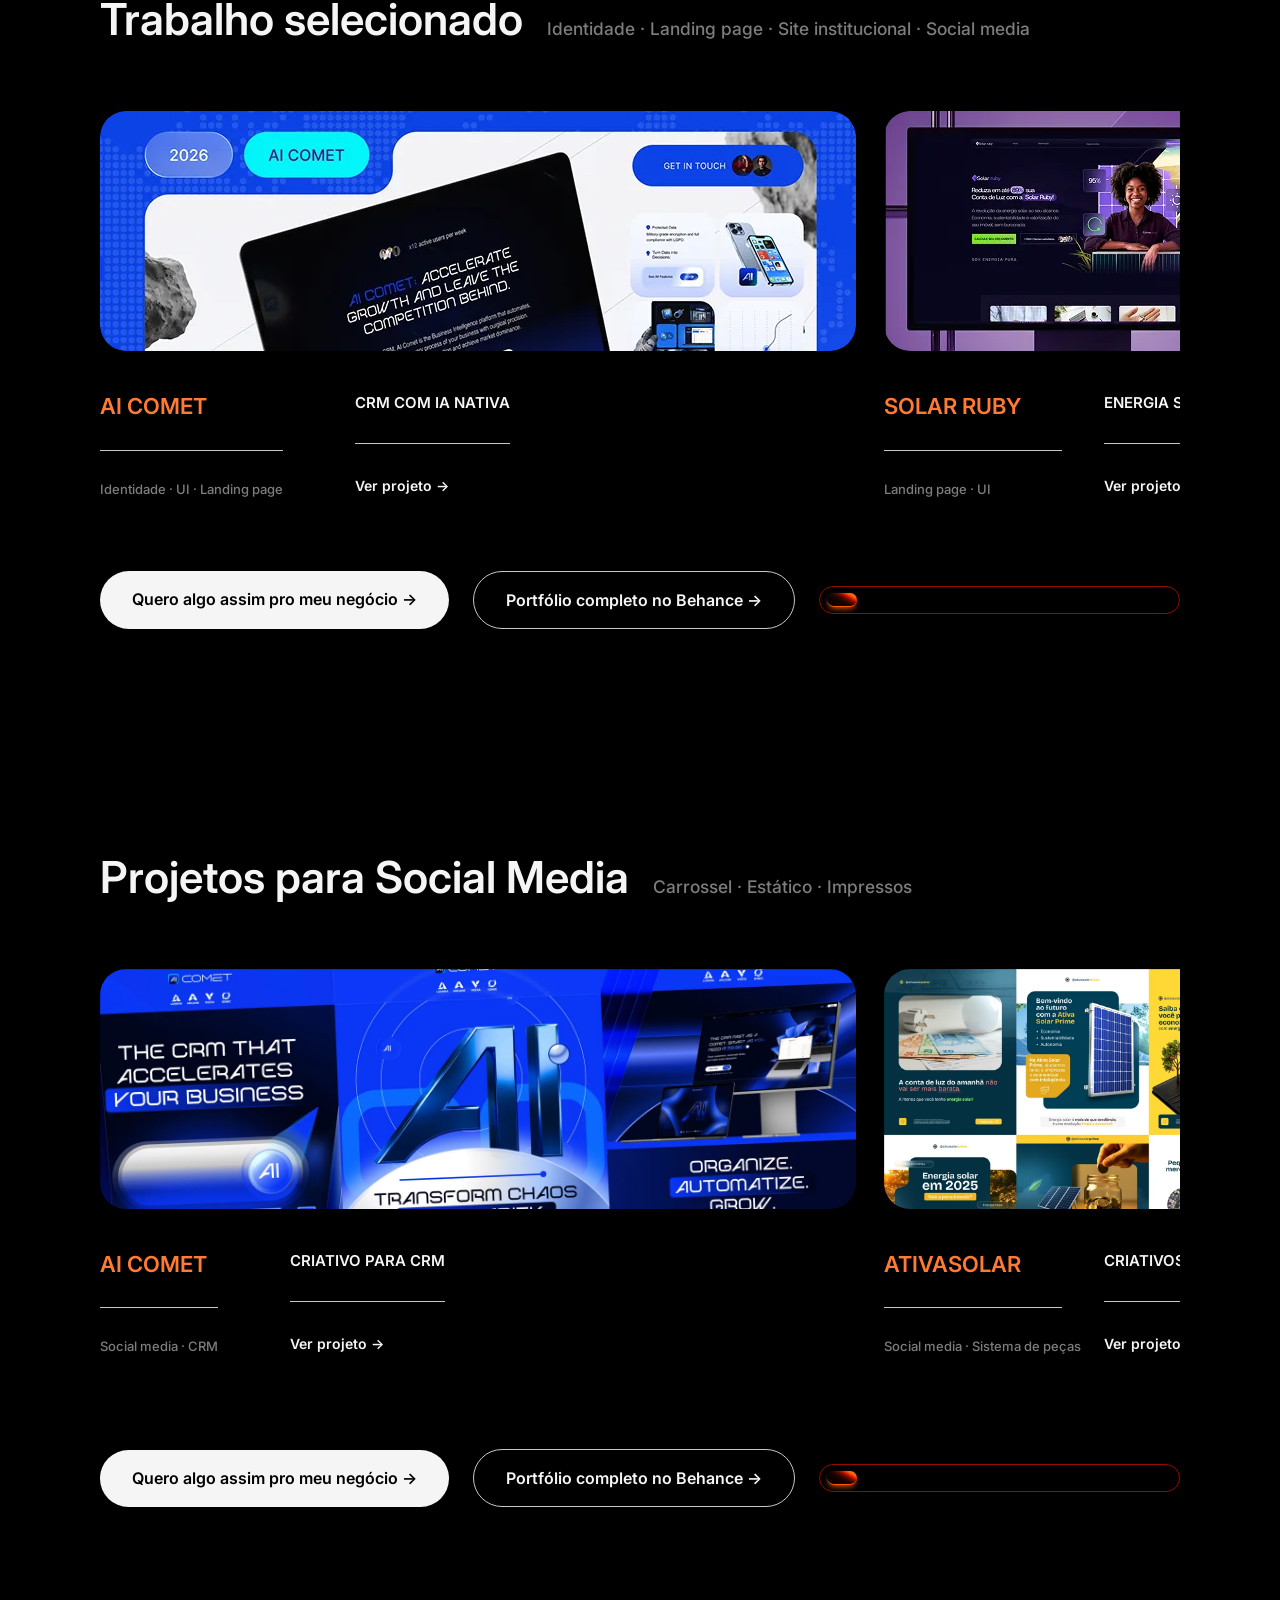
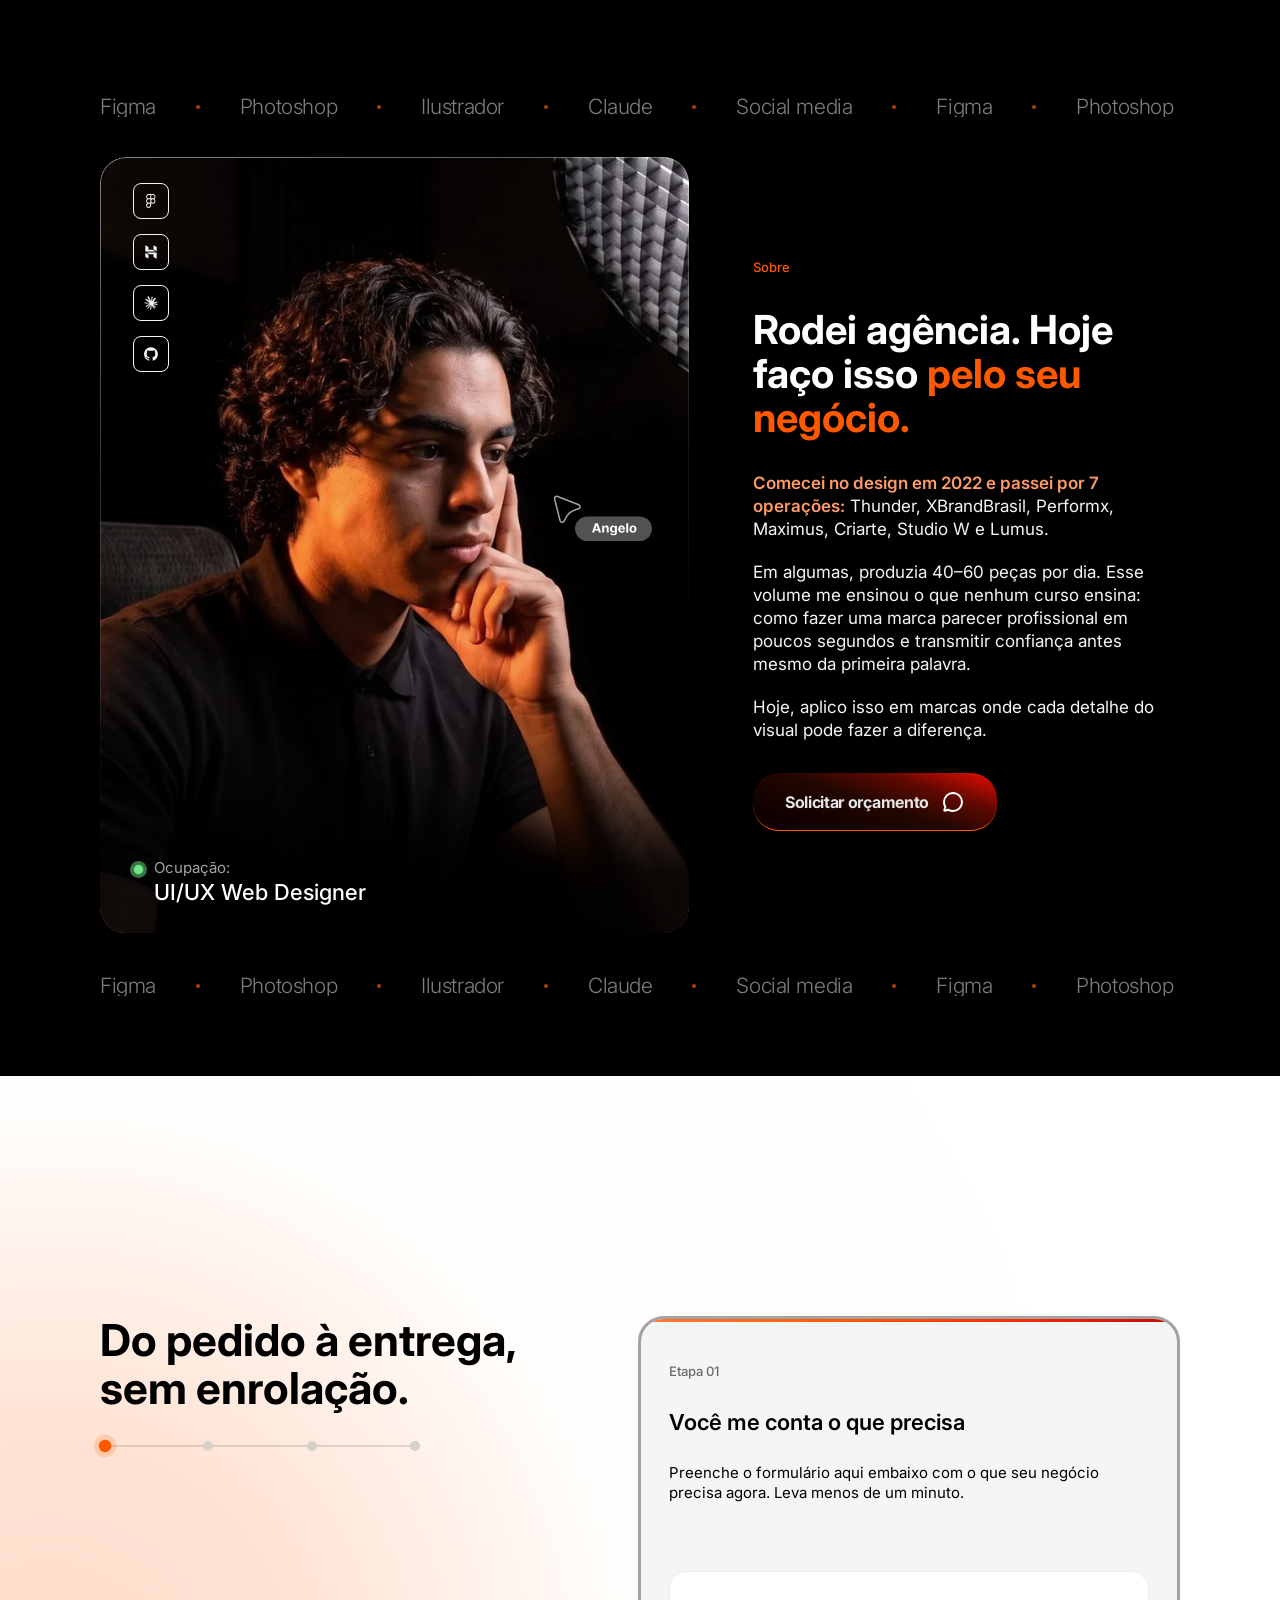
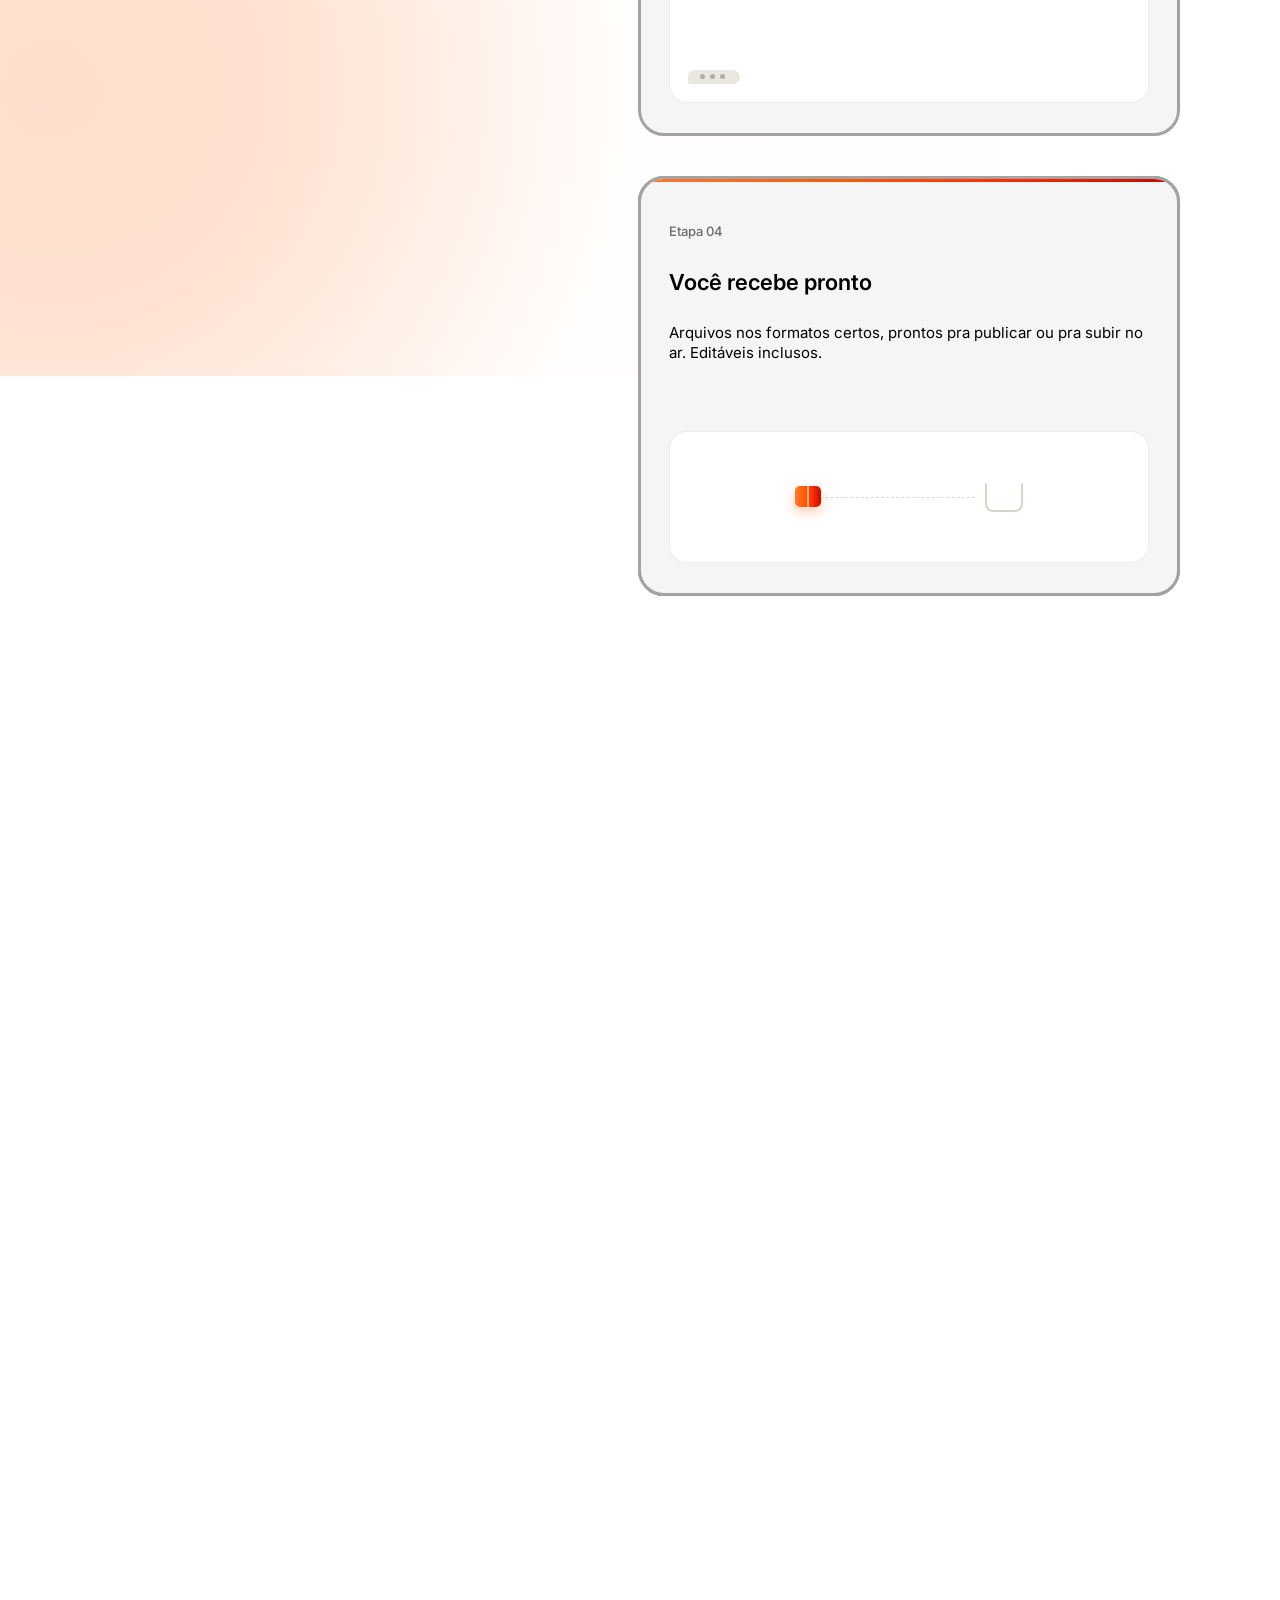
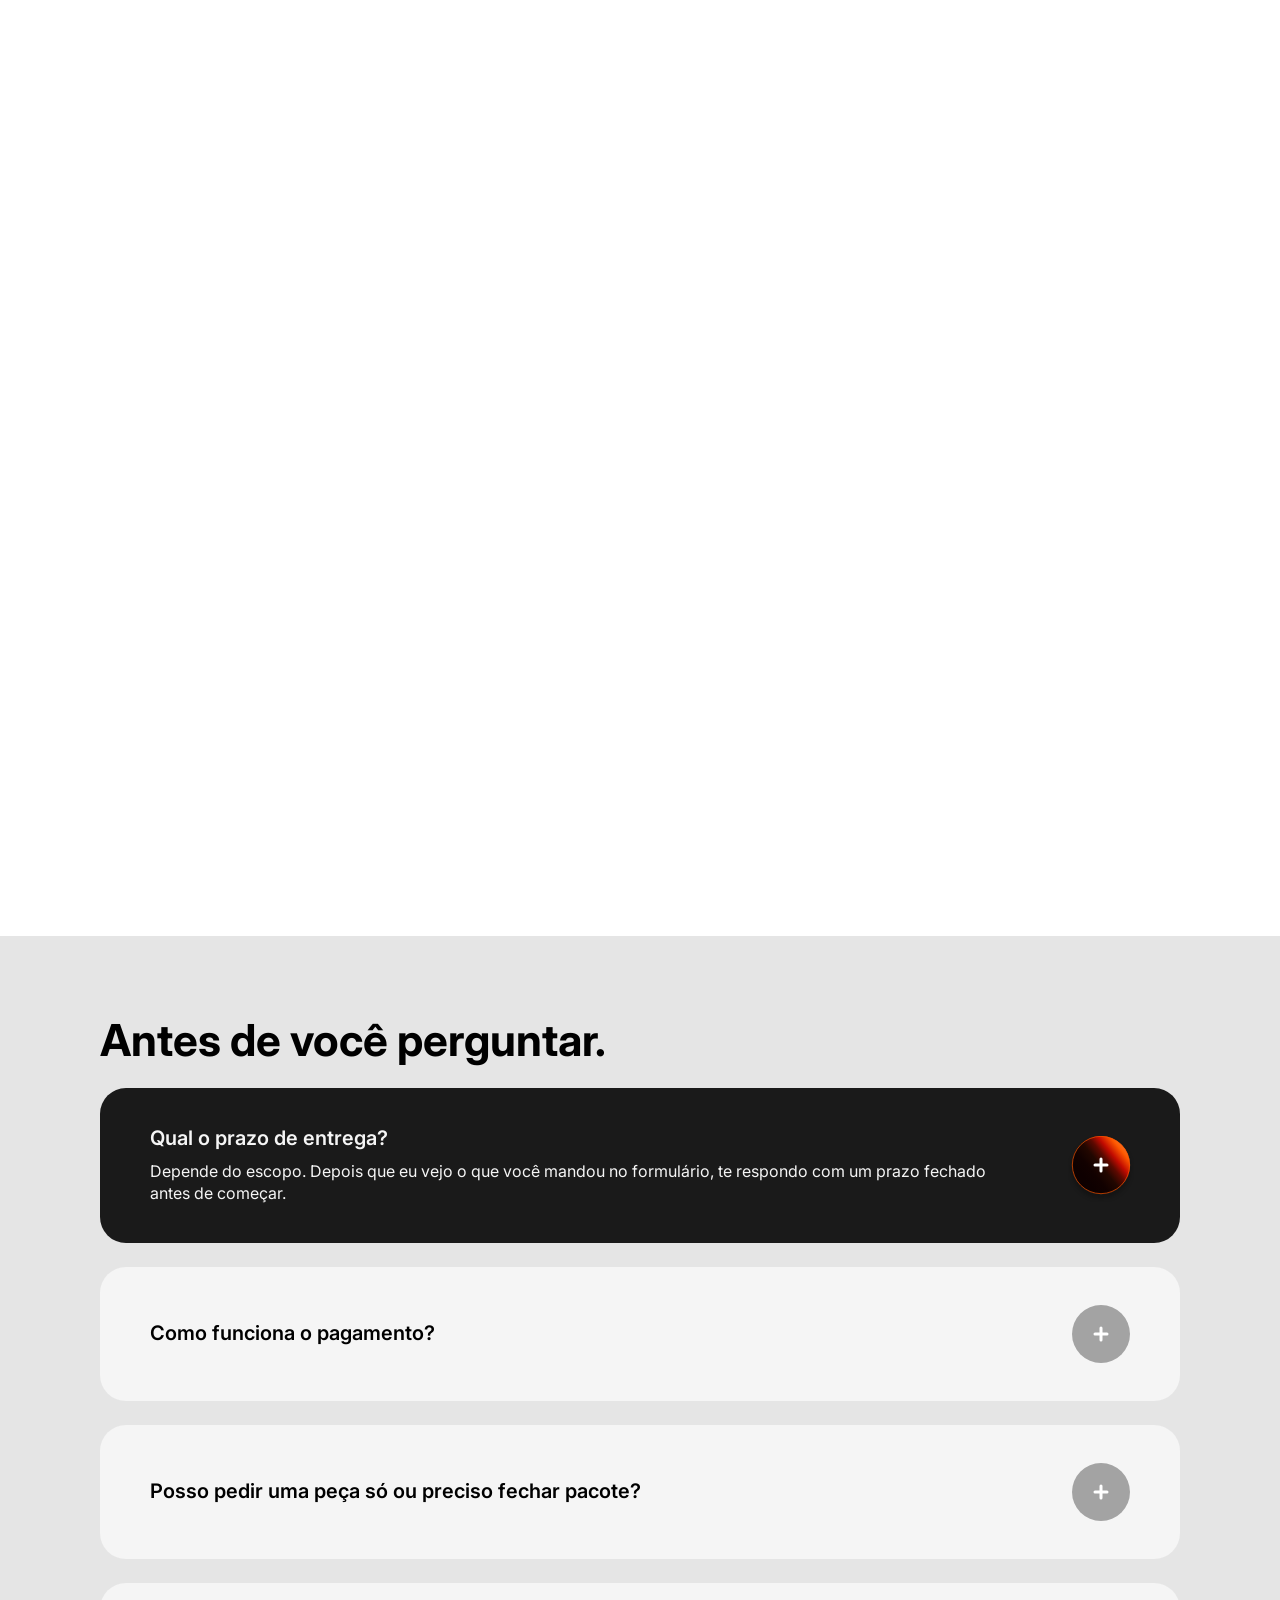
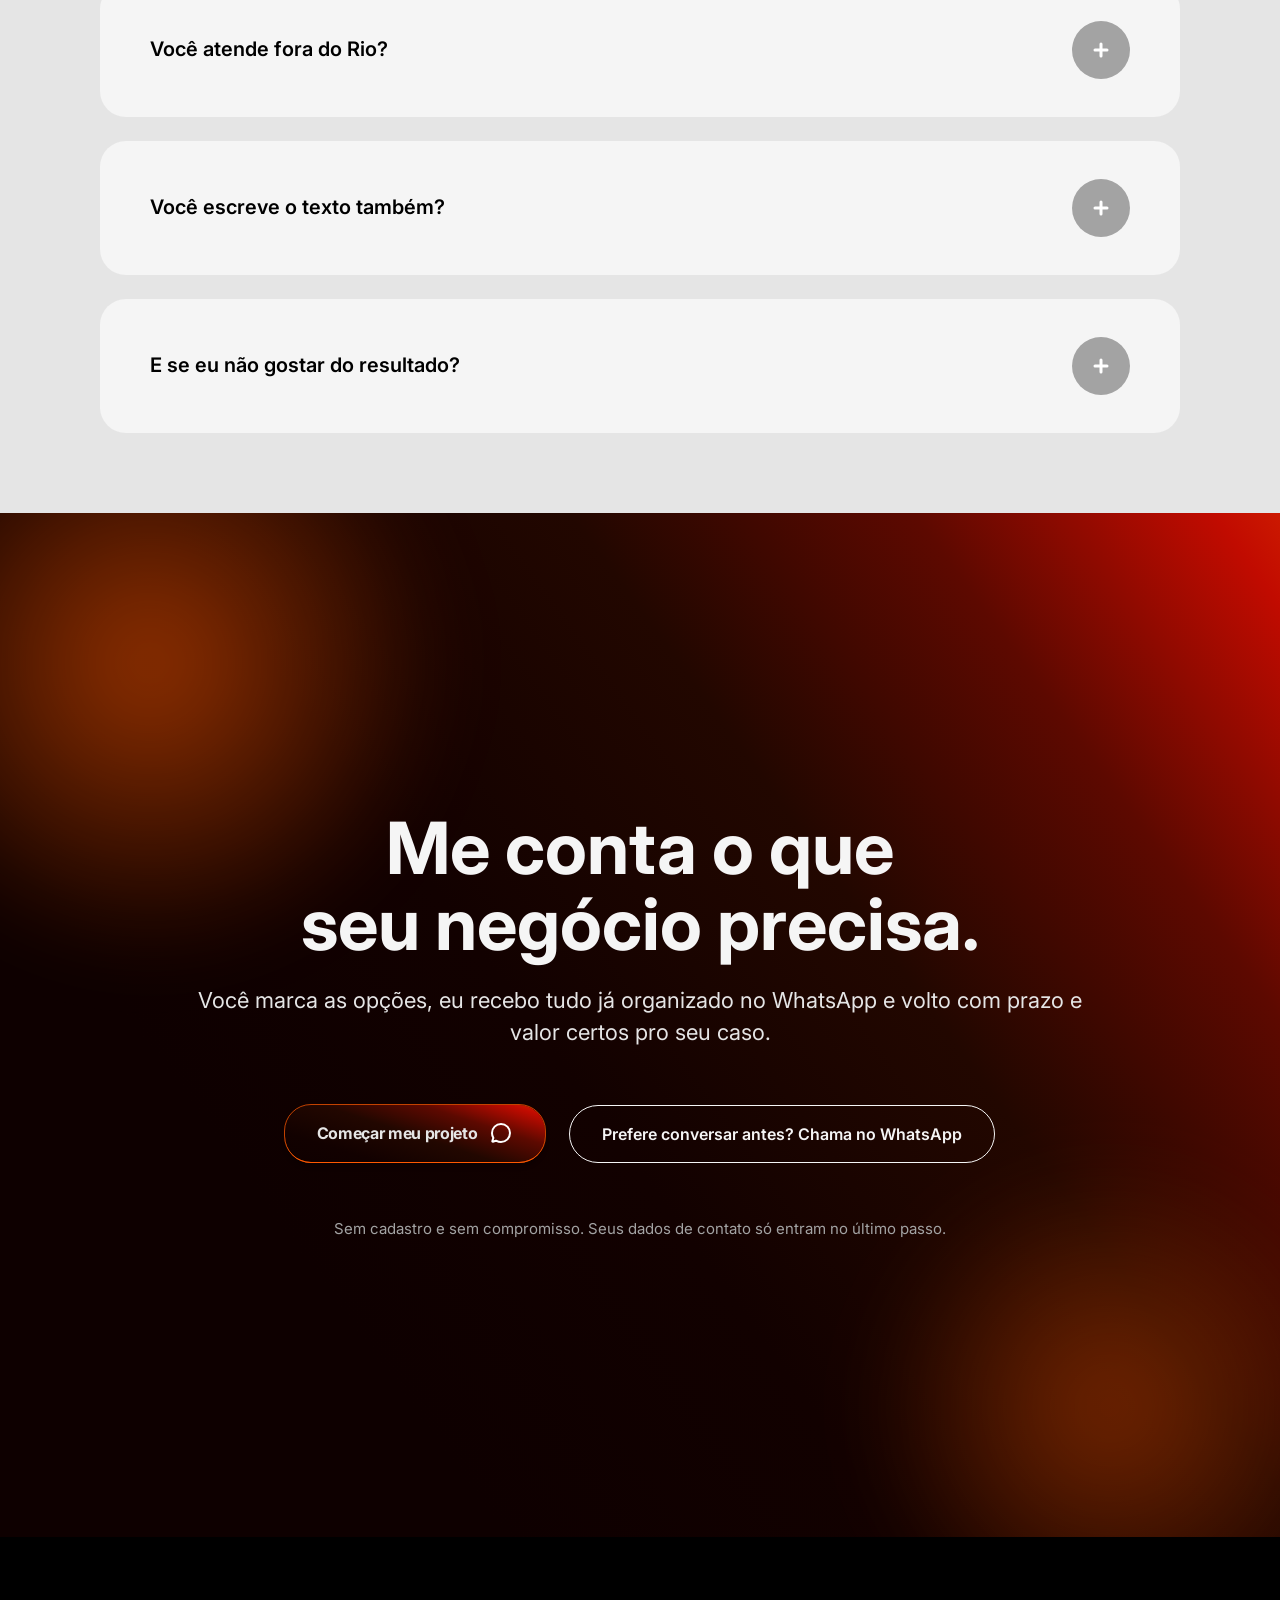
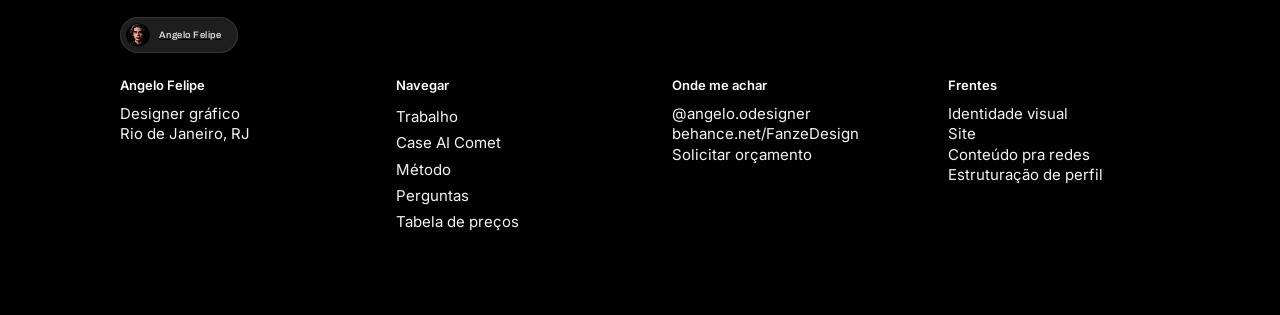
==== commit 72b38652: "Acerta hover, setas, números e arraste da página de preços Filete cortado no hover O trilho tem over" ====
--- a/index.html
+++ b/index.html
@@ -65,6 +65,13 @@
      Links de corpo de texto, que precisam se destacar para serem
      reconhecidos como link, recebem o laranja explicitamente (.link). */
   a{ color: inherit; }
+
+  /* ---------- CURSOR DOS BOTÕES ----------
+     <button> nasce com cursor de seta, diferente de <a>. Sem isto, um
+     botão estilizado como link não parece clicável ao passar o mouse. */
+  button{ cursor: pointer; }
+  button:disabled{ cursor: default; }
+
 
   .link{
     color: var(--laranja-500);
